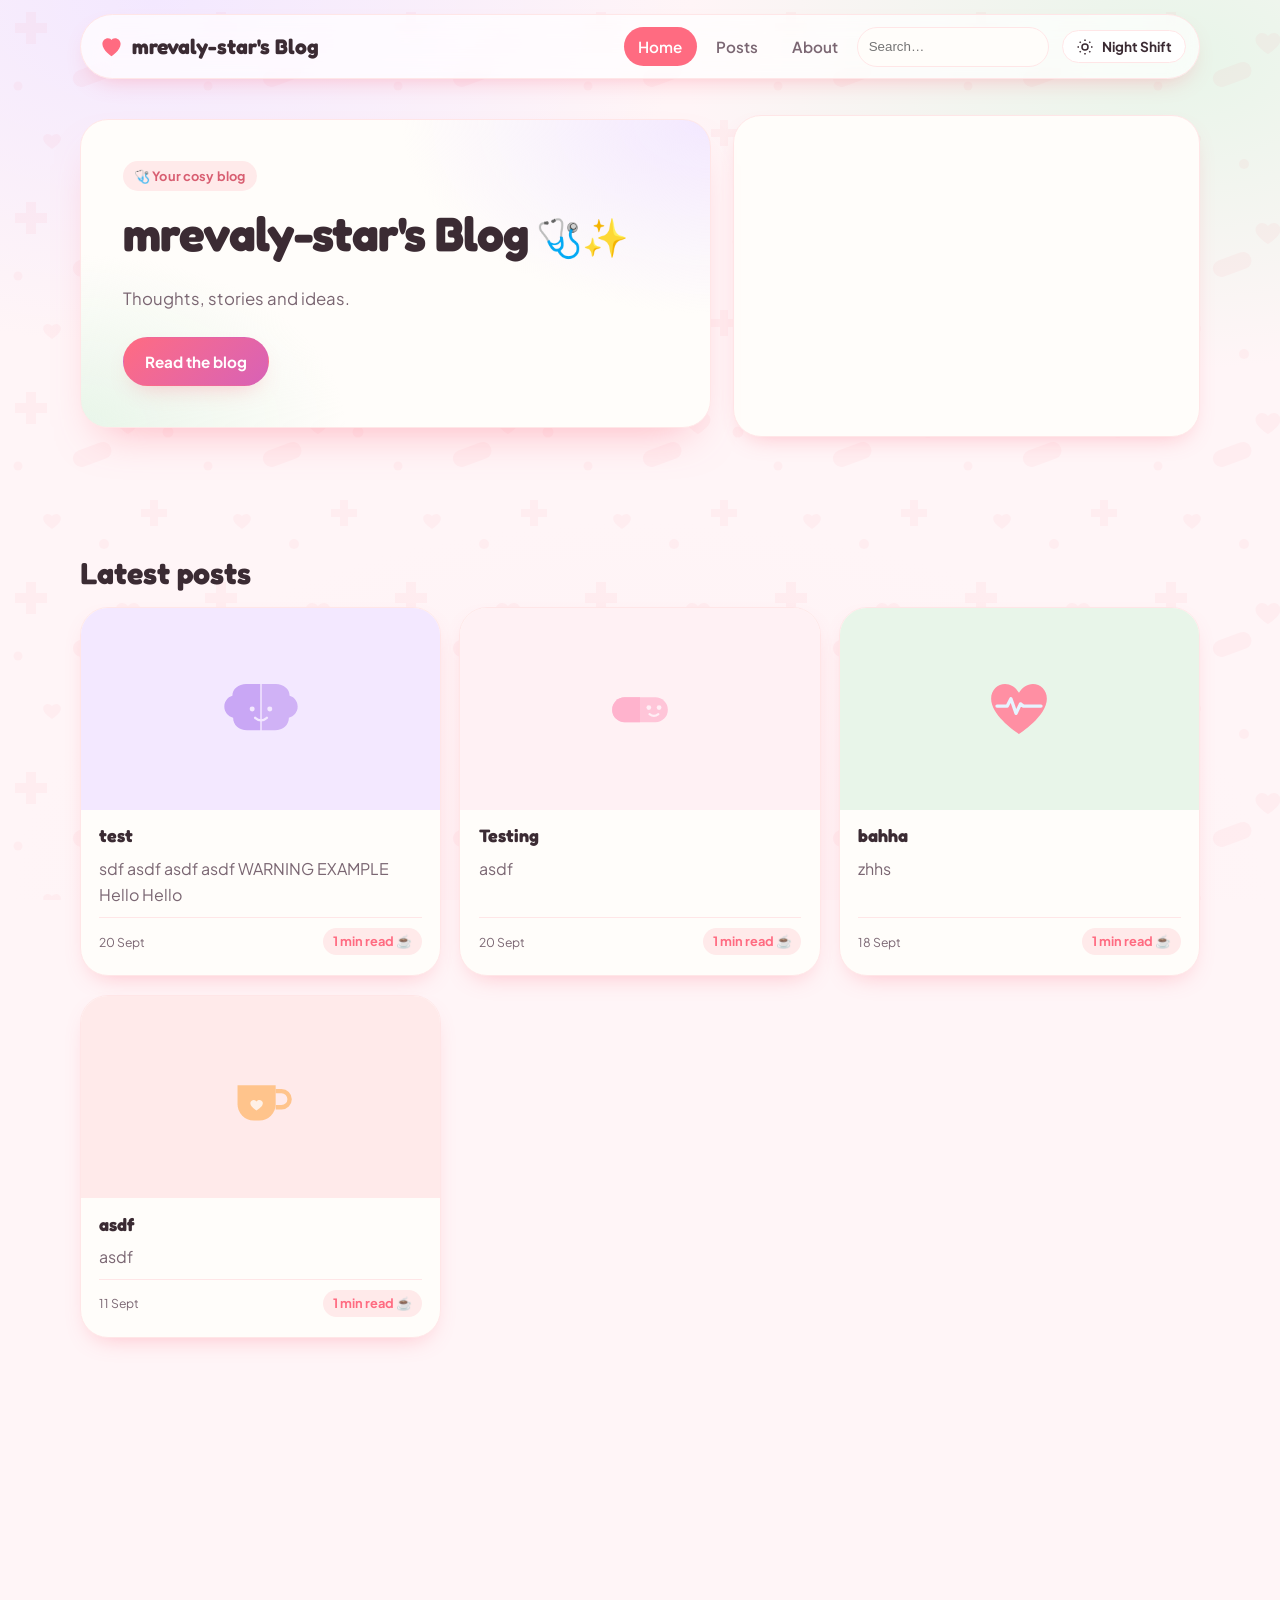
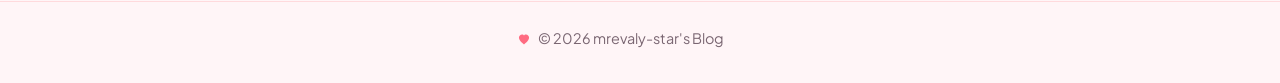
==== index.html @ 4291b61a "[gitblog] Publish: mrevaly-star's Blog" ====
<!doctype html>
<html lang="en">
<head>
<script>(function(){try{var m=localStorage.getItem("bb-theme-mode");if(m==="dark"||m==="light"){document.documentElement.setAttribute("data-theme",m);}}catch(e){}})();</script>
<meta charset="utf-8">
<meta name="viewport" content="width=device-width, initial-scale=1">
<title>mrevaly-star&#39;s Blog — Thoughts, stories and ideas.</title>
<meta name="description" content="My thoughts, learning, and perspectives">
<meta name="theme-color" content="#ff6b81">
<meta property="og:type" content="website">
<meta property="og:title" content="mrevaly-star&#39;s Blog — Thoughts, stories and ideas.">
<meta property="og:description" content="My thoughts, learning, and perspectives">
<meta property="og:site_name" content="mrevaly-star&#39;s Blog">
<meta name="twitter:card" content="summary">
<link rel="icon" type="image/svg+xml" href="data:image/svg+xml,%3Csvg%20xmlns%3D%22http%3A%2F%2Fwww.w3.org%2F2000%2Fsvg%22%20viewBox%3D%220%200%2064%2064%22%3E%3Crect%20width%3D%2264%22%20height%3D%2264%22%20rx%3D%2214%22%20fill%3D%22%23ff6b81%22%2F%3E%3Ctext%20x%3D%2232%22%20y%3D%2233%22%20text-anchor%3D%22middle%22%20dominant-baseline%3D%22central%22%20font-family%3D%22system-ui%2C%20-apple-system%2C%20'Segoe%20UI'%2C%20Roboto%2C%20sans-serif%22%20font-size%3D%2240%22%20font-weight%3D%22700%22%20fill%3D%22%23fff%22%3EM%3C%2Ftext%3E%3C%2Fsvg%3E">
<link rel="alternate" type="application/rss+xml" title="mrevaly-star&#39;s Blog" href="./feed.xml">
<link rel="preconnect" href="https://fonts.googleapis.com">
<link rel="preconnect" href="https://fonts.gstatic.com" crossorigin>
<link rel="preload" as="style" href="https://fonts.googleapis.com/css2?family=Fredoka:wght@700&amp;family=Plus+Jakarta+Sans:wght@400;600;700&amp;display=swap" onload="this.onload=null;this.rel='stylesheet'">
<noscript><link rel="stylesheet" href="https://fonts.googleapis.com/css2?family=Fredoka:wght@700&amp;family=Plus+Jakarta+Sans:wght@400;600;700&amp;display=swap"></noscript>
<link rel="stylesheet" href="./assets/site.css?v=1xofkta">

</head>
<body data-root="./">
<div class="tpl-minimal">
<header class="site-header">
  <div class="container site-header-inner">
    <a class="site-brand" href="./"><span>mrevaly-star&#39;s Blog</span></a>
    <button type="button" class="nav-toggle" data-nav-toggle aria-label="Toggle menu" aria-expanded="false">
      <span></span><span></span><span></span>
    </button>
    <nav class="site-nav" data-site-nav>
      <a href="./" aria-current="page">Home</a>
<a href="./posts/">Posts</a>
<a href="./about/">About</a>
      <div class="nav-search"><input type="search" data-search-input="[data-search-results]" placeholder="Search…" aria-label="Search posts"><div class="search-results" data-search-results hidden></div></div>
      <button type="button" class="dark-toggle" data-dark-toggle aria-label="Toggle dark mode"><svg viewBox="0 0 24 24" width="18" height="18" fill="none" stroke="currentColor" stroke-width="2" aria-hidden="true"><circle cx="12" cy="12" r="4"/><path d="M12 2v2M12 20v2M4.9 4.9l1.4 1.4M17.7 17.7l1.4 1.4M2 12h2M20 12h2M4.9 19.1l1.4-1.4M17.7 6.3l1.4-1.4"/></svg></button>
    </nav>
  </div>
</header><main><div class="page container page-home"><section class="sec sec-hero" data-section-id="sec_654a143e"><div class="hero hero--center">
    
    <div class="hero-content">
      <h1 class="hero-title">mrevaly-star&#39;s Blog</h1>
      <p class="hero-subtitle">Thoughts, stories and ideas.</p>
      <a class="btn btn-primary hero-cta" href="./posts/">Read the blog</a>
    </div>
  </div></section>
<section class="sec" data-section-id="sec_b64e6abc"><div class="prose"></div></section>
<section class="sec sec-posts" data-section-id="sec_f657d0b6"><h2 class="sec-title">Latest posts</h2><div class="post-list post-list--grid"><article class="post-card post-card--grid">
  
  <div class="post-card-body">
    <div class="post-card-meta"><time datetime="2026-09-20T09:00:00.000Z">20 Sept</time><span class="post-meta-rt">1 min read</span></div>
    <h3 class="post-card-title"><a href="./posts/test/">test</a></h3>
    <p class="post-card-excerpt">sdf asdf asdf asdf WARNING EXAMPLE Hello Hello</p>
    
  </div>
</article>
<article class="post-card post-card--grid">
  
  <div class="post-card-body">
    <div class="post-card-meta"><time datetime="2026-09-20T09:00:00.000Z">20 Sept</time><span class="post-meta-rt">1 min read</span></div>
    <h3 class="post-card-title"><a href="./posts/testing/">Testing</a></h3>
    <p class="post-card-excerpt">asdf</p>
    
  </div>
</article>
<article class="post-card post-card--grid">
  
  <div class="post-card-body">
    <div class="post-card-meta"><time datetime="2026-09-18T09:00:00.000Z">18 Sept</time><span class="post-meta-rt">1 min read</span></div>
    <h3 class="post-card-title"><a href="./posts/bahha/">bahha</a></h3>
    <p class="post-card-excerpt">zhhs</p>
    
  </div>
</article>
<article class="post-card post-card--grid">
  
  <div class="post-card-body">
    <div class="post-card-meta"><time datetime="2026-09-11T09:00:00.000Z">11 Sept</time><span class="post-meta-rt">1 min read</span></div>
    <h3 class="post-card-title"><a href="./posts/asdf/">asdf</a></h3>
    <p class="post-card-excerpt">asdf</p>
    
  </div>
</article></div></section>
<section class="sec" data-section-id="sec_9b0fc205"><div class="prose"></div></section></div></main>
<footer class="site-footer">
  <div class="container site-footer-inner">
    <p class="footer-text">© 2026 mrevaly-star&#39;s Blog</p>
    <nav class="footer-links"></nav>
    <div class="footer-social"></div>
  </div>
</footer></div>
<script src="./assets/site.js?v=1xofkta" defer></script>
</body>
</html>
---- assets/site.css ----
:root {

    --color-primary: #ff6b81;
    --color-accent: #a855f7;
    --color-bg: #fff5f7;
    --color-surface: #fffdfa;
    --color-text: #3b2b33;
    --color-muted: #7a6672;
    --color-border: color-mix(in srgb, #3b2b33 12%, transparent);

    --font-heading: 'Fredoka', -apple-system, BlinkMacSystemFont, 'Segoe UI', sans-serif;
    --font-body: 'Plus Jakarta Sans', -apple-system, BlinkMacSystemFont, 'Segoe UI', sans-serif;
    --radius: 16px;
    --space-scale: 1.25;
    --container: 75rem;
}
@media (prefers-color-scheme: dark) {
  :root:not([data-theme="light"]) {

    --color-primary: #ff6b81;
    --color-accent: #a855f7;
    --color-bg: #171717;
    --color-surface: #242424;
    --color-text: #e8e9ee;
    --color-muted: #a0abbb;
    --color-border: color-mix(in srgb, #e8e9ee 12%, transparent);
  }
}
:root[data-theme="dark"] {

    --color-primary: #ff6b81;
    --color-accent: #a855f7;
    --color-bg: #171717;
    --color-surface: #242424;
    --color-text: #e8e9ee;
    --color-muted: #a0abbb;
    --color-border: color-mix(in srgb, #e8e9ee 12%, transparent);
}

*, *::before, *::after { box-sizing: border-box; }
html { -webkit-text-size-adjust: 100%; scroll-behavior: smooth; }
body {
  margin: 0;
  background: var(--color-bg);
  color: var(--color-text);
  font-family: var(--font-body);
  line-height: 1.65;
  font-size: clamp(1rem, 0.94rem + 0.25vw, 1.125rem);
  -webkit-font-smoothing: antialiased;
  overflow-wrap: break-word;
}
img { max-width: 100%; display: block; height: auto; }
a { color: inherit; }
h1, h2, h3, h4, h5, h6 { font-family: var(--font-heading); line-height: 1.15; margin: 0 0 0.5em; }
.container { width: 100%; max-width: var(--container); margin-inline: auto; padding-inline: clamp(1rem, 4vw, 2.5rem); }
.btn {
  display: inline-flex; align-items: center; justify-content: center; gap: 0.5em;
  padding: 0.7em 1.4em; border-radius: calc(var(--radius) * 0.6); font-weight: 600; text-decoration: none;
  border: 1px solid transparent; cursor: pointer; font-size: 0.95em; font-family: var(--font-body);
  min-height: 44px; transition: transform 0.15s ease, opacity 0.15s ease;
}
.btn:hover { transform: translateY(-1px); }
.btn-primary { background: var(--color-primary); color: white; }
.btn-outline { background: transparent; color: var(--color-primary); border-color: var(--color-primary); }
.badge { display: inline-block; font-size: 0.72em; font-weight: 700; text-transform: uppercase; letter-spacing: 0.04em; padding: 0.2em 0.6em; border-radius: calc(var(--radius) * 0.6); }
.badge-draft { background: #f59e0b; color: #1c1000; }
.tag, .tag-pill { display: inline-block; font-size: 0.8em; padding: 0.2em 0.7em; border-radius: 999px; background: var(--color-surface); color: var(--color-muted); text-decoration: none; border: 1px solid var(--color-border); }
.tag-pill.is-active { background: var(--color-primary); color: #fff; border-color: var(--color-primary); }
.tag-filter { display: flex; flex-wrap: wrap; gap: 0.5rem; margin: 1rem 0 2rem; }

/* header / nav */
.site-header { position: sticky; top: 0; z-index: 40; background: color-mix(in srgb, var(--color-bg) 88%, transparent); border-bottom: 1px solid var(--color-border); }
/* the blur lives on a pseudo-element: backdrop-filter on the header itself would trap the mobile menu inside it */
.site-header::before { content: ""; position: absolute; inset: 0; z-index: -1; -webkit-backdrop-filter: blur(8px); backdrop-filter: blur(8px); }
.site-header-inner { display: flex; align-items: center; justify-content: space-between; gap: 1rem; padding-block: 0.9rem; }
.site-brand { display: flex; align-items: center; gap: 0.6rem; font-family: var(--font-heading); font-weight: 700; font-size: 1.15rem; text-decoration: none; color: var(--color-text); }
.site-brand-avatar { width: 32px; height: 32px; border-radius: 50%; object-fit: cover; }
.nav-toggle { flex-shrink: 0; display: none; flex-direction: column; justify-content: center; gap: 4px; width: 44px; height: 44px; background: none; border: none; cursor: pointer; }
.nav-toggle span { display: block; width: 20px; height: 2px; background: var(--color-text); margin-inline: auto; }
.site-nav { display: flex; align-items: center; gap: 1.4rem; flex-wrap: wrap; }
.site-nav a { text-decoration: none; font-weight: 500; font-size: 0.95rem; }
.site-nav a[aria-current="page"] { color: var(--color-primary); }
.nav-search { position: relative; }
.nav-search input { min-height: 40px; padding: 0.4em 0.8em; border-radius: calc(var(--radius) * 0.6); border: 1px solid var(--color-border); background: var(--color-surface); color: var(--color-text); width: 12rem; max-width: 40vw; }
.search-results { position: absolute; top: calc(100% + 6px); right: 0; width: 20rem; max-width: 80vw; max-height: 60vh; overflow: auto; background: var(--color-bg); border: 1px solid var(--color-border); border-radius: calc(var(--radius) * 0.6); box-shadow: 0 12px 32px rgba(0,0,0,.16); padding: 0.4rem; z-index: 50; }
.search-result { display: flex; flex-direction: column; gap: 2px; padding: 0.6em 0.7em; border-radius: calc(calc(var(--radius) * 0.6) * 0.7); text-decoration: none; color: inherit; }
.search-result:hover { background: var(--color-surface); }
.search-result span { color: var(--color-muted); font-size: 0.85em; }
.search-empty { padding: 0.6em; color: var(--color-muted); font-size: 0.9em; }
.dark-toggle { display: inline-flex; align-items: center; justify-content: center; width: 40px; height: 40px; border-radius: 999px; border: 1px solid var(--color-border); background: var(--color-surface); color: var(--color-text); cursor: pointer; }

@media (max-width: 760px) {
  .nav-toggle { display: flex; }
  .site-header-inner { position: relative; }
  .site-brand { min-width: 0; }
  .site-nav { position: absolute; top: 100%; left: 0; right: 0; max-height: calc(100dvh - 4.5rem); flex-direction: column; flex-wrap: nowrap; align-items: stretch; gap: 0.25rem; padding: 0.75rem clamp(1rem, 4vw, 2.5rem) 1.25rem; background: var(--color-bg); border-bottom: 1px solid var(--color-border); box-shadow: 0 16px 32px rgba(0,0,0,.12); transform: translateY(-8px); opacity: 0; visibility: hidden; transition: transform 0.2s ease, opacity 0.2s ease, visibility 0.2s; overflow: auto; }
  .site-nav.is-open { transform: translateY(0); opacity: 1; visibility: visible; }
  .site-nav a { padding: 0.7rem 0; font-size: 1.05rem; }
  .nav-search { margin-top: 0.5rem; }
  .nav-search input { width: 100%; max-width: none; }
  .search-results { position: static; width: auto; max-width: none; margin-top: 0.4rem; box-shadow: none; }
  .dark-toggle { margin-top: 0.5rem; }
}

/* sections */
.sec { padding-block: calc(3rem * var(--space-scale)); }
.container.page > .sec:first-child, .container.archive { padding-top: calc(2rem * var(--space-scale)); }
.sec-title { font-size: clamp(1.4rem, 1.2rem + 1vw, 2rem); margin-bottom: 1rem; }
.empty-state { color: var(--color-muted); }

/* hero */
.hero { display: flex; flex-direction: column; gap: 1.5rem; padding-block: calc(3rem * var(--space-scale)); }
.hero--with-image { flex-direction: row; align-items: center; text-align: left; }
.hero--with-image .hero-image, .hero--with-image .hero-content { flex: 1 1 0; }
.hero-image img { border-radius: var(--radius); }
@media (max-width: 760px) { .hero--with-image { flex-direction: column; } }


.hero--center:not(.hero--with-image) { text-align: center; align-items: center; }
.hero-title { font-size: clamp(2.1rem, 1.6rem + 2.4vw, 3.6rem); }
.hero-subtitle { font-size: clamp(1.05rem, 1rem + 0.4vw, 1.3rem); color: var(--color-muted); max-width: 42rem; }
.hero--center .hero-subtitle { margin-inline: auto; }
.hero-cta { margin-top: 0.5rem; }

/* post lists / cards */
.post-list { display: grid; gap: 1.75rem; }
.post-list--grid, .post-list--cards { grid-template-columns: repeat(auto-fill, minmax(min(100%, 17rem), 1fr)); }
.post-list--list { grid-template-columns: minmax(0, 1fr); max-width: 42rem; }
.post-card { display: flex; flex-direction: column; min-width: 0; }
.post-card-title, .post-card-excerpt { overflow-wrap: anywhere; }
.post-card--cards { background: var(--color-surface); border-radius: var(--radius); overflow: hidden; border: 1px solid var(--color-border); box-shadow: 0 1px 2px rgba(0,0,0,.04); }
.post-card--cards .post-card-body { padding: 1.2rem; }
.post-card--list { flex-direction: row; gap: 1.2rem; align-items: flex-start; padding-block: 1.2rem; border-bottom: 1px solid var(--color-border); }
.post-card--list .post-card-cover { width: 9rem; flex-shrink: 0; }
.post-card--list .post-card-body { flex: 1 1 auto; min-width: 0; }
@media (max-width: 600px) { .post-card--list { gap: 0.9rem; } .post-card--list .post-card-cover { width: 5.5rem; } .post-card--list .post-card-cover img { aspect-ratio: 1; } }
.post-card-cover img { border-radius: var(--radius); aspect-ratio: 16/10; object-fit: cover; }
.post-card--grid .post-card-cover img { margin-bottom: 0.8rem; }
.post-card-meta { display: flex; flex-wrap: wrap; align-items: center; gap: 0.6rem; font-size: 0.85em; color: var(--color-muted); margin-bottom: 0.4rem; }
.post-card-title { font-size: 1.2rem; margin: 0 0 0.4rem; }
.post-card-title a { text-decoration: none; }
.post-card-title a:hover { text-decoration: underline; }
.post-card-excerpt { color: var(--color-muted); margin: 0 0 0.6rem; }
.post-card-tags { display: flex; gap: 0.4rem; flex-wrap: wrap; }
.sec-more { margin-top: 2rem; }

/* archive */
.archive-title { font-size: clamp(1.8rem, 1.5rem + 1.6vw, 2.6rem); }

/* single post */
/* the post is one centered reading column: 42rem of text plus the container's side padding */
.post.container { max-width: min(var(--container), 47rem); }
.post-header { text-align: left; margin-bottom: 1.5rem; }
.post-title { font-size: clamp(1.9rem, 1.5rem + 2vw, 3rem); }
.post-meta { display: flex; flex-wrap: wrap; gap: 0.3rem 0.8rem; color: var(--color-muted); font-size: 0.95em; margin-bottom: 0.6rem; }
.post-tags { display: flex; gap: 0.4rem; flex-wrap: wrap; margin-top: 0.6rem; }
.post-cover { width: 100%; border-radius: var(--radius); margin-bottom: 2rem; aspect-ratio: 16/8; object-fit: cover; }
.post-content, .prose { max-width: 42rem; }
/* task lists: a checkbox and its text are one row, so wrapped lines align with
   the text rather than sliding back under the box */
.post-content li[data-type="taskItem"], .post-content li:has(> input[type="checkbox"]) {
  list-style: none; display: flex; align-items: flex-start; gap: 0.5em; margin-left: -1.35em;
}
.post-content li[data-type="taskItem"] > input[type="checkbox"],
.post-content li > input[type="checkbox"] { flex: none; margin-top: 0.3em; }
.post-content li[data-type="taskItem"] > label { flex: none; display: inline-flex; margin-top: 0.3em; }
.post-content li[data-type="taskItem"] > div { flex: 1 1 auto; min-width: 0; }
.post-content li[data-type="taskItem"] > div > p { margin: 0; }
.post-content :is(h1,h2,h3) { margin-top: 2em; }
.post-content p, .prose p { margin: 0 0 1.2em; }
.post-content pre { background: var(--color-surface); padding: 1rem 1.1rem; border-radius: var(--radius); overflow: auto; position: relative; }
.post-content code { font-family: 'JetBrains Mono', ui-monospace, monospace; font-size: 0.9em; }
.post-content :not(pre) > code { background: var(--color-surface); padding: 0.15em 0.4em; border-radius: 4px; }
.post-content blockquote { margin: 1.4em 0; padding-left: 1rem; border-left: 3px solid var(--color-primary); color: var(--color-muted); }
.post-content img { border-radius: var(--radius); }
/* photos the writer resized / put to one side in the editor (inline width %, data-align) */
.post-content { display: flow-root; }
.post-content :is(h1, h2, h3) { clear: both; }
.post-content img:is([style*="width"], [data-size]) { margin-inline: auto; }
.post-content img[data-size="25"] { width: 25%; }
.post-content img[data-size="50"] { width: 50%; }
.post-content img[data-size="75"] { width: 75%; }
.post-content img[data-align="left"] { float: left; margin: 0.3em 1.5em 1em 0; }
.post-content img[data-align="right"] { float: right; margin: 0.3em 0 1em 1.5em; }
@media (max-width: 600px) {
  /* no room to wrap text on a phone: side photos sit centred on their own line */
  .post-content img[data-align] { float: none; margin: 0 auto 1.2em; }
  /* tiny photos grow a little (min-width beats the inline width) */
  .post-content img:is([style*="width"], [data-size]) { min-width: 50%; }
}
.post-content a, .prose a { overflow-wrap: anywhere; }
/* wide tables scroll sideways inside the column instead of stretching the page */
.post-content table, .prose table { display: block; max-width: 100%; overflow-x: auto; border-collapse: collapse; margin: 0 0 1.4em; font-size: 0.92em; }
.post-content :is(th, td), .prose :is(th, td) { padding: 0.5em 0.75em; border: 1px solid var(--color-border); text-align: left; vertical-align: top; }
.post-content th, .prose th { background: var(--color-surface); }
.post-content :is(iframe, video, embed, object), .prose :is(iframe, video, embed, object) { max-width: 100%; }
.post-content iframe:is([src*="youtube"], [src*="vimeo"]), .prose iframe:is([src*="youtube"], [src*="vimeo"]) { width: 100%; height: auto; aspect-ratio: 16 / 9; }
.copy-btn { position: absolute; top: 0.5rem; right: 0.5rem; font-size: 0.75em; padding: 0.3em 0.7em; border-radius: 6px; background: var(--color-bg); border: 1px solid var(--color-border); color: var(--color-text); cursor: pointer; }
.post-share { display: flex; align-items: center; gap: 0.6rem; flex-wrap: wrap; max-width: 42rem; margin: 2.5rem 0 0; }
.post-share-label { color: var(--color-muted); font-size: 0.85em; font-weight: 600; }
.share-btn { display: inline-flex; align-items: center; justify-content: center; width: 38px; height: 38px; border-radius: 999px; background: var(--color-surface); border: 1px solid var(--color-border); color: var(--color-text); cursor: pointer; text-decoration: none; transition: color 0.15s ease, border-color 0.15s ease; }
.share-btn:hover { color: var(--color-primary); border-color: var(--color-primary); }
.share-btn.is-copied { color: var(--color-primary); border-color: var(--color-primary); }
.post-comments { max-width: 42rem; margin-top: 3rem; padding-top: 2rem; border-top: 1px solid var(--color-border); }
.comments-hint { color: var(--color-muted); font-size: 0.88em; margin: -0.5rem 0 1.25rem; }
.comments-hint[hidden] { display: none; }
.giscus-loading { color: var(--color-muted); font-size: 0.9em; }
.post-adjacent { display: grid; grid-template-columns: 1fr 1fr; gap: 1rem; margin-top: 3rem; padding-top: 1.5rem; border-top: 1px solid var(--color-border); }
.post-adjacent-link { text-decoration: none; display: flex; flex-direction: column; gap: 0.3rem; }
.post-adjacent-next { text-align: right; align-items: flex-end; }
.post-adjacent-link span { color: var(--color-muted); font-size: 0.85em; }
@media (max-width: 600px) { .post-adjacent { grid-template-columns: 1fr; } .post-adjacent-next { text-align: left; align-items: flex-start; } }



/* about */
.about { display: flex; gap: 2rem; align-items: center; }
.about--with-image .about-image, .about--with-image .about-content { flex: 1 1 0; }
.about-image img { border-radius: var(--radius); }
@media (max-width: 700px) { .about { flex-direction: column; } }

/* newsletter */
.newsletter { background: var(--color-surface); border-radius: var(--radius); padding: clamp(1.5rem, 4vw, 3rem); text-align: center; }
.newsletter-form { display: flex; gap: 0.6rem; max-width: 26rem; margin: 1rem auto 0; flex-wrap: wrap; }
.newsletter-form input { flex: 1 1 12rem; min-height: 44px; padding: 0.6em 0.9em; border-radius: calc(var(--radius) * 0.6); border: 1px solid var(--color-border); background: var(--color-bg); color: var(--color-text); }
.cta-text { color: var(--color-muted); }

/* footer */
.site-footer { border-top: 1px solid var(--color-border); margin-top: calc(3rem * var(--space-scale)); }
.site-footer-inner { display: flex; flex-wrap: wrap; align-items: center; justify-content: space-between; gap: 1rem; padding-block: 2rem; color: var(--color-muted); font-size: 0.9em; }
.footer-links { display: flex; gap: 1rem; flex-wrap: wrap; }
.footer-links a { text-decoration: none; }
.footer-social { display: flex; gap: 0.8rem; }
.social-link { color: var(--color-muted); display: inline-flex; }
.social-link:hover { color: var(--color-primary); }

.not-found { text-align: center; padding-block: 6rem; }

.tpl-minimal .site-header-inner { padding-block: 1.1rem; }
.tpl-minimal .hero { text-align: center; align-items: center; padding-block: calc(4.5rem * var(--space-scale)); }
.tpl-minimal .hero-title { letter-spacing: -0.02em; }
.tpl-minimal .btn { border-radius: var(--radius); }

/* ── phones and tablets ─────────────────────────────────────── */
@media (max-width: 760px) {
  /* The [class*="tpl-"] prefix matches the specificity of the per-structure
     rules above (.tpl-minimal .hero and friends), which would otherwise win
     whatever the source order. */
  /* a sticky header 82px tall eats a tenth of a phone screen */
  [class*="tpl-"] .site-header-inner { padding-block: 0.45rem; }
  /* and the hero used to take over half the first screen before any content */
  [class*="tpl-"] .sec-hero { padding-block: calc(1.2rem * var(--space-scale)); }
  [class*="tpl-"] .hero { padding-block: calc(1.6rem * var(--space-scale)); gap: 1rem; }
  [class*="tpl-"] .sec { padding-block: calc(2.2rem * var(--space-scale)); }
}
/* Touch devices and narrow windows: Apple and Google both ask for ~44px
   targets, and several of ours were 24-34px — post titles, nav links and tag
   pills especially. */
@media (pointer: coarse), (max-width: 1024px) {
  .site-nav a { display: flex; align-items: center; min-height: 44px; }
  .post-card-title a { display: inline-block; padding-block: 0.35rem; }
  .post-card-tags .tag, .tag-pill, .tag { min-height: 34px; display: inline-flex; align-items: center; }
  .share-btn, .dark-toggle, .copy-btn, .nav-toggle { min-width: 44px; min-height: 44px; }
  .post-nav a { display: inline-block; padding-block: 0.4rem; }
  .site-footer a { display: inline-block; padding-block: 0.3rem; }
}
/* Long measures are tiring on a tablet held in two hands; 42rem at tablet type
   sizes runs to ~79 characters, past the comfortable range. */
@media (min-width: 761px) and (max-width: 1100px) {
  .post-content, .prose { max-width: 38rem; }
}

/* nook */
:root {
  --nook-glass: rgba(255, 255, 255, 0.72);
  --nook-edge: color-mix(in srgb, var(--color-primary) 16%, var(--color-surface));
  --nook-card: var(--color-surface);
  --nook-card-2: #ffffff;
  --nook-wash-a: #f3e8ff;
  --nook-wash-b: #e8f5e9;
  --nook-wash-c: #fff1f4;
  --nook-soft: color-mix(in srgb, var(--color-primary) 13%, var(--color-surface));
  --nook-shadow: 0 10px 24px -12px color-mix(in srgb, var(--color-primary) 45%, transparent);
  --nook-shadow-lg: 0 22px 44px -22px color-mix(in srgb, var(--color-primary) 50%, transparent);
  --nook-glow: 0 0 0 4px color-mix(in srgb, var(--color-primary) 15%, transparent);
  --nook-doodles: url("data:image/svg+xml;utf8,<svg xmlns='http://www.w3.org/2000/svg' width='190' height='190' viewBox='0 0 190 190'><g fill='%23ff6b81' fill-opacity='0.05'><path d='M26 12h10v11h11v10H36v11H26V33H15V23h11z'/><path d='M150 120h8v9h9v8h-9v9h-8v-9h-9v-8h9z'/><path d='M128 36c-4-5-11-3.6-12.4 2.3-1.4 6.2 7.4 12.6 12.4 16 5-3.4 13.8-9.8 12.4-16-1.4-5.9-8.4-7.3-12.4-2.3z'/><path d='M52 136c-2.8-3.4-7.9-2.6-8.8 1.6-1 4.4 5.2 9 8.8 11.4 3.6-2.4 9.8-7 8.8-11.4-.9-4.2-6-5-8.8-1.6z'/><rect x='72' y='66' width='40' height='17' rx='8.5' transform='rotate(-20 92 74)'/><circle cx='168' cy='52' r='5.5'/><circle cx='18' cy='86' r='4.5'/><circle cx='104' cy='164' r='5'/></g></svg>");
  --nook-motifs: url("data:image/svg+xml;utf8,<svg xmlns='http://www.w3.org/2000/svg' width='190' height='190' viewBox='0 0 190 190'><g fill='%23ff6b81' fill-opacity='0.05'><path d='M26 12h10v11h11v10H36v11H26V33H15V23h11z'/><path d='M150 120h8v9h9v8h-9v9h-8v-9h-9v-8h9z'/><path d='M128 36c-4-5-11-3.6-12.4 2.3-1.4 6.2 7.4 12.6 12.4 16 5-3.4 13.8-9.8 12.4-16-1.4-5.9-8.4-7.3-12.4-2.3z'/><path d='M52 136c-2.8-3.4-7.9-2.6-8.8 1.6-1 4.4 5.2 9 8.8 11.4 3.6-2.4 9.8-7 8.8-11.4-.9-4.2-6-5-8.8-1.6z'/><rect x='72' y='66' width='40' height='17' rx='8.5' transform='rotate(-20 92 74)'/><circle cx='168' cy='52' r='5.5'/><circle cx='18' cy='86' r='4.5'/><circle cx='104' cy='164' r='5'/></g></svg>");
  --nook-tip-bg: #fff8e1; --nook-tip-edge: #ffe08a; --nook-tip-ink: #8a6100;
  --nook-pearl-bg: #ffeef5; --nook-pearl-edge: #ffc2d8; --nook-pearl-ink: #a8285c;
  --nook-warn-bg: #ffeeea; --nook-warn-edge: #ffb4a2; --nook-warn-ink: #b23b1f;
  --nook-thumb-a: url("data:image/svg+xml;utf8,<svg xmlns='http://www.w3.org/2000/svg' width='120' height='120' viewBox='0 0 120 120'><path d='M40 26c-11 0-19 7-19 16-7 2-11 8-11 15s5 13 12 15c0 10 8 17 19 17h18V26z' fill='%23c9a7f5'/><path d='M80 26c11 0 19 7 19 16 7 2 11 8 11 15s-5 13-12 15c0 10-8 17-19 17H61V26z' fill='%23c9a7f5' fill-opacity='0.82'/><circle cx='48' cy='60' r='3.4' fill='%23f3e8ff'/><circle cx='72' cy='60' r='3.4' fill='%23f3e8ff'/><path d='M52 72q8 7 16 0' stroke='%23f3e8ff' stroke-width='3.2' fill='none' stroke-linecap='round'/></svg>");
  --nook-thumb-b: url("data:image/svg+xml;utf8,<svg xmlns='http://www.w3.org/2000/svg' width='120' height='120' viewBox='0 0 120 120'><rect x='22' y='44' width='76' height='34' rx='17' fill='%23ffb3cd' fill-opacity='0.7'/><path d='M39 44h21v34H39a17 17 0 0 1 0-34z' fill='%23ffb3cd'/><circle cx='72' cy='58' r='3.2' fill='%23ffeef5'/><circle cx='86' cy='58' r='3.2' fill='%23ffeef5'/><path d='M73 67q6 5 12 0' stroke='%23ffeef5' stroke-width='3' fill='none' stroke-linecap='round'/></svg>");
  --nook-thumb-c: url("data:image/svg+xml;utf8,<svg xmlns='http://www.w3.org/2000/svg' width='120' height='120' viewBox='0 0 120 120'><path d='M60 94S22 70 22 46c0-12 9-20 19-20 8 0 15 5 19 12 4-7 11-12 19-12 10 0 19 8 19 20 0 24-38 48-38 48z' fill='%23ff8fa3'/><path d='M30 56h14l5-10 7 20 6-13 4 3h24' fill='none' stroke='%23e6f4ff' stroke-width='4.5' stroke-linecap='round' stroke-linejoin='round'/></svg>");
  --nook-thumb-d: url("data:image/svg+xml;utf8,<svg xmlns='http://www.w3.org/2000/svg' width='120' height='120' viewBox='0 0 120 120'><path d='M28 44h52v26a22 22 0 0 1-22 22H50a22 22 0 0 1-22-22z' fill='%23ffc48c'/><path d='M80 52h8a11 11 0 0 1 0 22h-8' fill='none' stroke='%23ffc48c' stroke-width='6'/><path d='M54 66c-2.6-3.2-7.4-2.4-8.4 1.6-1 4.2 5 8.6 8.4 10.8 3.4-2.2 9.4-6.6 8.4-10.8-1-4-5.8-4.8-8.4-1.6z' fill='%23fff1e6'/></svg>");
}
@media (prefers-color-scheme: dark) { :root:not([data-theme="light"]) { --nook-glass: rgba(36, 30, 53, 0.72);
    --nook-edge: #3a3052;
    --nook-card: #241e35;
    --nook-card-2: #2b2340;
    --nook-wash-a: rgba(168, 85, 247, 0.22);
    --nook-wash-b: rgba(74, 222, 128, 0.14);
    --nook-wash-c: rgba(255, 133, 162, 0.16);
    --nook-soft: rgba(255, 133, 162, 0.16);
    --nook-shadow: 0 12px 26px -14px rgba(0, 0, 0, 0.7);
    --nook-shadow-lg: 0 24px 48px -24px rgba(0, 0, 0, 0.85);
    --nook-glow: 0 0 0 4px rgba(255, 133, 162, 0.18);
    --nook-doodles: url("data:image/svg+xml;utf8,<svg xmlns='http://www.w3.org/2000/svg' width='190' height='190' viewBox='0 0 190 190'><g fill='%23ff6b81' fill-opacity='0.1'><path d='M26 12h10v11h11v10H36v11H26V33H15V23h11z'/><path d='M150 120h8v9h9v8h-9v9h-8v-9h-9v-8h9z'/><path d='M128 36c-4-5-11-3.6-12.4 2.3-1.4 6.2 7.4 12.6 12.4 16 5-3.4 13.8-9.8 12.4-16-1.4-5.9-8.4-7.3-12.4-2.3z'/><path d='M52 136c-2.8-3.4-7.9-2.6-8.8 1.6-1 4.4 5.2 9 8.8 11.4 3.6-2.4 9.8-7 8.8-11.4-.9-4.2-6-5-8.8-1.6z'/><rect x='72' y='66' width='40' height='17' rx='8.5' transform='rotate(-20 92 74)'/><circle cx='168' cy='52' r='5.5'/><circle cx='18' cy='86' r='4.5'/><circle cx='104' cy='164' r='5'/></g></svg>");
    --nook-motifs: url("data:image/svg+xml;utf8,<svg xmlns='http://www.w3.org/2000/svg' width='190' height='190' viewBox='0 0 190 190'><g fill='%23ff6b81' fill-opacity='0.1'><path d='M26 12h10v11h11v10H36v11H26V33H15V23h11z'/><path d='M150 120h8v9h9v8h-9v9h-8v-9h-9v-8h9z'/><path d='M128 36c-4-5-11-3.6-12.4 2.3-1.4 6.2 7.4 12.6 12.4 16 5-3.4 13.8-9.8 12.4-16-1.4-5.9-8.4-7.3-12.4-2.3z'/><path d='M52 136c-2.8-3.4-7.9-2.6-8.8 1.6-1 4.4 5.2 9 8.8 11.4 3.6-2.4 9.8-7 8.8-11.4-.9-4.2-6-5-8.8-1.6z'/><rect x='72' y='66' width='40' height='17' rx='8.5' transform='rotate(-20 92 74)'/><circle cx='168' cy='52' r='5.5'/><circle cx='18' cy='86' r='4.5'/><circle cx='104' cy='164' r='5'/></g></svg>");
    --nook-tip-bg: #33291a; --nook-tip-edge: #8a6d2f; --nook-tip-ink: #ffd88a;
    --nook-pearl-bg: #352031; --nook-pearl-edge: #a8558a; --nook-pearl-ink: #ffb3d1;
    --nook-warn-bg: #3a2320; --nook-warn-edge: #b0614d; --nook-warn-ink: #ffb3a0;
    --nook-thumb-a: url("data:image/svg+xml;utf8,<svg xmlns='http://www.w3.org/2000/svg' width='120' height='120' viewBox='0 0 120 120'><path d='M40 26c-11 0-19 7-19 16-7 2-11 8-11 15s5 13 12 15c0 10 8 17 19 17h18V26z' fill='%23c9a7f5'/><path d='M80 26c11 0 19 7 19 16 7 2 11 8 11 15s-5 13-12 15c0 10-8 17-19 17H61V26z' fill='%23c9a7f5' fill-opacity='0.82'/><circle cx='48' cy='60' r='3.4' fill='%232f2748'/><circle cx='72' cy='60' r='3.4' fill='%232f2748'/><path d='M52 72q8 7 16 0' stroke='%232f2748' stroke-width='3.2' fill='none' stroke-linecap='round'/></svg>");
    --nook-thumb-b: url("data:image/svg+xml;utf8,<svg xmlns='http://www.w3.org/2000/svg' width='120' height='120' viewBox='0 0 120 120'><rect x='22' y='44' width='76' height='34' rx='17' fill='%23ffb3cd' fill-opacity='0.7'/><path d='M39 44h21v34H39a17 17 0 0 1 0-34z' fill='%23ffb3cd'/><circle cx='72' cy='58' r='3.2' fill='%233a2438'/><circle cx='86' cy='58' r='3.2' fill='%233a2438'/><path d='M73 67q6 5 12 0' stroke='%233a2438' stroke-width='3' fill='none' stroke-linecap='round'/></svg>");
    --nook-thumb-c: url("data:image/svg+xml;utf8,<svg xmlns='http://www.w3.org/2000/svg' width='120' height='120' viewBox='0 0 120 120'><path d='M60 94S22 70 22 46c0-12 9-20 19-20 8 0 15 5 19 12 4-7 11-12 19-12 10 0 19 8 19 20 0 24-38 48-38 48z' fill='%23ff8fa3'/><path d='M30 56h14l5-10 7 20 6-13 4 3h24' fill='none' stroke='%2325384a' stroke-width='4.5' stroke-linecap='round' stroke-linejoin='round'/></svg>");
    --nook-thumb-d: url("data:image/svg+xml;utf8,<svg xmlns='http://www.w3.org/2000/svg' width='120' height='120' viewBox='0 0 120 120'><path d='M28 44h52v26a22 22 0 0 1-22 22H50a22 22 0 0 1-22-22z' fill='%23ffc48c'/><path d='M80 52h8a11 11 0 0 1 0 22h-8' fill='none' stroke='%23ffc48c' stroke-width='6'/><path d='M54 66c-2.6-3.2-7.4-2.4-8.4 1.6-1 4.2 5 8.6 8.4 10.8 3.4-2.2 9.4-6.6 8.4-10.8-1-4-5.8-4.8-8.4-1.6z' fill='%233b2e22'/></svg>"); } }
:root[data-theme="dark"] { --nook-glass: rgba(36, 30, 53, 0.72);
    --nook-edge: #3a3052;
    --nook-card: #241e35;
    --nook-card-2: #2b2340;
    --nook-wash-a: rgba(168, 85, 247, 0.22);
    --nook-wash-b: rgba(74, 222, 128, 0.14);
    --nook-wash-c: rgba(255, 133, 162, 0.16);
    --nook-soft: rgba(255, 133, 162, 0.16);
    --nook-shadow: 0 12px 26px -14px rgba(0, 0, 0, 0.7);
    --nook-shadow-lg: 0 24px 48px -24px rgba(0, 0, 0, 0.85);
    --nook-glow: 0 0 0 4px rgba(255, 133, 162, 0.18);
    --nook-doodles: url("data:image/svg+xml;utf8,<svg xmlns='http://www.w3.org/2000/svg' width='190' height='190' viewBox='0 0 190 190'><g fill='%23ff6b81' fill-opacity='0.1'><path d='M26 12h10v11h11v10H36v11H26V33H15V23h11z'/><path d='M150 120h8v9h9v8h-9v9h-8v-9h-9v-8h9z'/><path d='M128 36c-4-5-11-3.6-12.4 2.3-1.4 6.2 7.4 12.6 12.4 16 5-3.4 13.8-9.8 12.4-16-1.4-5.9-8.4-7.3-12.4-2.3z'/><path d='M52 136c-2.8-3.4-7.9-2.6-8.8 1.6-1 4.4 5.2 9 8.8 11.4 3.6-2.4 9.8-7 8.8-11.4-.9-4.2-6-5-8.8-1.6z'/><rect x='72' y='66' width='40' height='17' rx='8.5' transform='rotate(-20 92 74)'/><circle cx='168' cy='52' r='5.5'/><circle cx='18' cy='86' r='4.5'/><circle cx='104' cy='164' r='5'/></g></svg>");
    --nook-motifs: url("data:image/svg+xml;utf8,<svg xmlns='http://www.w3.org/2000/svg' width='190' height='190' viewBox='0 0 190 190'><g fill='%23ff6b81' fill-opacity='0.1'><path d='M26 12h10v11h11v10H36v11H26V33H15V23h11z'/><path d='M150 120h8v9h9v8h-9v9h-8v-9h-9v-8h9z'/><path d='M128 36c-4-5-11-3.6-12.4 2.3-1.4 6.2 7.4 12.6 12.4 16 5-3.4 13.8-9.8 12.4-16-1.4-5.9-8.4-7.3-12.4-2.3z'/><path d='M52 136c-2.8-3.4-7.9-2.6-8.8 1.6-1 4.4 5.2 9 8.8 11.4 3.6-2.4 9.8-7 8.8-11.4-.9-4.2-6-5-8.8-1.6z'/><rect x='72' y='66' width='40' height='17' rx='8.5' transform='rotate(-20 92 74)'/><circle cx='168' cy='52' r='5.5'/><circle cx='18' cy='86' r='4.5'/><circle cx='104' cy='164' r='5'/></g></svg>");
    --nook-tip-bg: #33291a; --nook-tip-edge: #8a6d2f; --nook-tip-ink: #ffd88a;
    --nook-pearl-bg: #352031; --nook-pearl-edge: #a8558a; --nook-pearl-ink: #ffb3d1;
    --nook-warn-bg: #3a2320; --nook-warn-edge: #b0614d; --nook-warn-ink: #ffb3a0;
    --nook-thumb-a: url("data:image/svg+xml;utf8,<svg xmlns='http://www.w3.org/2000/svg' width='120' height='120' viewBox='0 0 120 120'><path d='M40 26c-11 0-19 7-19 16-7 2-11 8-11 15s5 13 12 15c0 10 8 17 19 17h18V26z' fill='%23c9a7f5'/><path d='M80 26c11 0 19 7 19 16 7 2 11 8 11 15s-5 13-12 15c0 10-8 17-19 17H61V26z' fill='%23c9a7f5' fill-opacity='0.82'/><circle cx='48' cy='60' r='3.4' fill='%232f2748'/><circle cx='72' cy='60' r='3.4' fill='%232f2748'/><path d='M52 72q8 7 16 0' stroke='%232f2748' stroke-width='3.2' fill='none' stroke-linecap='round'/></svg>");
    --nook-thumb-b: url("data:image/svg+xml;utf8,<svg xmlns='http://www.w3.org/2000/svg' width='120' height='120' viewBox='0 0 120 120'><rect x='22' y='44' width='76' height='34' rx='17' fill='%23ffb3cd' fill-opacity='0.7'/><path d='M39 44h21v34H39a17 17 0 0 1 0-34z' fill='%23ffb3cd'/><circle cx='72' cy='58' r='3.2' fill='%233a2438'/><circle cx='86' cy='58' r='3.2' fill='%233a2438'/><path d='M73 67q6 5 12 0' stroke='%233a2438' stroke-width='3' fill='none' stroke-linecap='round'/></svg>");
    --nook-thumb-c: url("data:image/svg+xml;utf8,<svg xmlns='http://www.w3.org/2000/svg' width='120' height='120' viewBox='0 0 120 120'><path d='M60 94S22 70 22 46c0-12 9-20 19-20 8 0 15 5 19 12 4-7 11-12 19-12 10 0 19 8 19 20 0 24-38 48-38 48z' fill='%23ff8fa3'/><path d='M30 56h14l5-10 7 20 6-13 4 3h24' fill='none' stroke='%2325384a' stroke-width='4.5' stroke-linecap='round' stroke-linejoin='round'/></svg>");
    --nook-thumb-d: url("data:image/svg+xml;utf8,<svg xmlns='http://www.w3.org/2000/svg' width='120' height='120' viewBox='0 0 120 120'><path d='M28 44h52v26a22 22 0 0 1-22 22H50a22 22 0 0 1-22-22z' fill='%23ffc48c'/><path d='M80 52h8a11 11 0 0 1 0 22h-8' fill='none' stroke='%23ffc48c' stroke-width='6'/><path d='M54 66c-2.6-3.2-7.4-2.4-8.4 1.6-1 4.2 5 8.6 8.4 10.8 3.4-2.2 9.4-6.6 8.4-10.8-1-4-5.8-4.8-8.4-1.6z' fill='%233b2e22'/></svg>"); }
/* the mock-up's page: 16px body text, a 70rem measure and the gutter outside
   the container rather than padded inside it. The blog's own body size scales
   with the viewport, which made every em-based size downstream run larger. */
body { font-size: 1rem; }
.container {
  width: min(100% - 2rem, min(var(--container), 70rem));
  max-width: none; padding-inline: 0;
}
/* pastel washes, with the doodles drifting over them */
body {
  background:
    radial-gradient(60% 55% at 12% 0%, var(--nook-wash-a), transparent 70%),
    radial-gradient(55% 50% at 92% 6%, var(--nook-wash-b), transparent 70%),
    radial-gradient(70% 60% at 50% 100%, var(--nook-wash-c), transparent 70%),
    var(--color-bg);
  background-attachment: fixed;
}
body::before {
  content: ""; position: fixed; inset: 0; z-index: 0; pointer-events: none;
  background: var(--nook-doodles) repeat 0 0 / 190px 190px;
}
/* the page's own wrapper is static, so without this the doodles are painted
   over the cards rather than behind them */
body > * { position: relative; z-index: 1; }

/* ── the header floats, as a glass pill ─────────────────────── */
/* the gap above the bar has to live on the sticky element itself. With the
   margin on the inner bar instead, the header starts flush to the top and
   then drops to its sticky offset on the first scroll — which reads as the
   navbar sliding about. */
.site-header { background: none; border-bottom: 0; top: 0.9rem; margin-top: 0.9rem; }
.site-header::before { content: none; }
/* .tpl-minimal .site-header-inner in the structure sheet outranks a bare
   class here, which is why the bar sat taller than the mock-up's */
[class*="tpl-"] .site-header-inner {
  margin-block: 0;
  padding: 0.7rem 0.8rem 0.7rem 1.15rem;
  gap: 1rem;
  border-radius: 999px;
  border: 1px solid var(--nook-edge);
  background: var(--nook-glass);
  -webkit-backdrop-filter: blur(14px) saturate(140%);
  backdrop-filter: blur(14px) saturate(140%);
  box-shadow: var(--nook-shadow);
}
.site-brand { font-size: 1.32rem; gap: 0.55rem; }
/* the blog's name wears a little heart, and it beats */
.site-brand::before {
  content: ""; flex: none; width: 1.15em; height: 1.15em;
  background: var(--color-primary);
  -webkit-mask: url("data:image/svg+xml;utf8,<svg xmlns='http://www.w3.org/2000/svg' viewBox='0 0 24 24'><path d='M12 21S3.5 15.6 3.5 9.6C3.5 6.5 6 4.3 8.7 4.3c1.8 0 3 .9 3.3 1.7.3-.8 1.5-1.7 3.3-1.7 2.7 0 5.2 2.2 5.2 5.3 0 6-8.5 11.4-8.5 11.4z' fill='%23000'/></svg>") no-repeat center / contain;
  mask: url("data:image/svg+xml;utf8,<svg xmlns='http://www.w3.org/2000/svg' viewBox='0 0 24 24'><path d='M12 21S3.5 15.6 3.5 9.6C3.5 6.5 6 4.3 8.7 4.3c1.8 0 3 .9 3.3 1.7.3-.8 1.5-1.7 3.3-1.7 2.7 0 5.2 2.2 5.2 5.3 0 6-8.5 11.4-8.5 11.4z' fill='%23000'/></svg>") no-repeat center / contain;
  filter: drop-shadow(0 0 6px color-mix(in srgb, var(--color-primary) 55%, transparent));
}
.site-brand:has(.site-brand-avatar)::before { display: none; }
@media (prefers-reduced-motion: no-preference) {
  .site-brand::before { animation: nook-beat 2.2s ease-in-out infinite; transform-origin: 50% 55%; }
}
@keyframes nook-beat {
  0%, 62%, 100% { transform: scale(1); }
  14% { transform: scale(1.22); }
  28% { transform: scale(1); }
  40% { transform: scale(1.13); }
}
.site-nav { gap: 0.3rem; }
.site-nav a {
  padding: 0.45em 0.95em; border-radius: 999px; font-weight: 600;
  color: var(--color-muted);
  transition: background 0.2s ease, color 0.2s ease, transform 0.2s ease;
}
.site-nav a:hover { background: var(--nook-soft); color: var(--color-primary); transform: translateY(-1px); }
.site-nav a[aria-current="page"] { background: var(--color-primary); color: #fff; }
/* the blog already ships a dark-mode button; here it says what it does */
.dark-toggle {
  width: auto; height: auto; gap: 0.45rem;
  padding: 0.5em 1em; border-radius: 999px;
  border: 1px solid var(--nook-edge); background: var(--nook-card-2);
  font-family: var(--font-body); font-weight: 700; font-size: 0.85rem;
  transition: transform 0.2s ease, box-shadow 0.2s ease;
}
.dark-toggle { margin-left: 0.5rem; }
.dark-toggle::after { content: "Night Shift"; }
:root[data-theme="dark"] .dark-toggle::after { content: "Day Shift"; }
.dark-toggle:hover { transform: translateY(-1px); box-shadow: var(--nook-glow); }
.nav-search input { border-radius: 999px; border-color: var(--nook-edge); }

/* ── the hero is the greeting card ──────────────────────────── */
.sec-hero { padding-block: clamp(1.6rem, 4vw, 2.8rem); }
.sec-hero .hero {
  position: relative; overflow: hidden;
  padding: clamp(1.5rem, 4vw, 2.6rem);
  border-radius: 28px;
  border: 1px solid var(--nook-edge);
  background:
    radial-gradient(70% 90% at 100% 0%, var(--nook-wash-a), transparent 70%),
    radial-gradient(60% 80% at 0% 100%, var(--nook-wash-b), transparent 70%),
    var(--nook-card);
  box-shadow: var(--nook-shadow-lg);
}
/* The greeting always reads from the left, like a note written by hand, and
   whatever the section itself says: a centred block leaves the chip, the name
   and the button on three different axes, and it fights the card beside it.
   The structure sheet centres every hero with .tpl-minimal .hero, so this has
   to out-reach that as well as the section's own .hero--center.
   A hero with a photo keeps its row, where the two halves line up centred. */
.sec-hero .hero:not(.hero--with-image) { text-align: left; align-items: flex-start; }
.sec-hero .hero:not(.hero--with-image) .hero-subtitle { margin-inline: 0; }
/* the little chip over the greeting */
.sec-hero .hero-content::before {
  content: "🩺 Your cosy blog";
  display: inline-flex; align-items: center;
  margin-bottom: 0.9rem; padding: 0.35em 0.9em;
  border-radius: 999px; background: var(--nook-soft);
  color: color-mix(in srgb, var(--color-primary) 80%, var(--color-text));
  font-size: 0.8rem; font-weight: 700; letter-spacing: 0.01em;
}
.hero-title { font-size: clamp(1.9rem, 1.3rem + 2.6vw, 3rem); letter-spacing: -0.01em; }
/* whatever she calls the blog, it gets the greeting's little icons */
.sec-hero .hero-title::after { content: " 🩺✨"; font-size: 0.78em; white-space: nowrap; }
.hero-subtitle { color: var(--color-muted); max-width: 46ch; font-size: 1.05rem; }
/* the structure sheet sets .tpl-minimal .btn, which outranks a bare .btn */
[class*="tpl-"] .btn, .btn {
  border-radius: 999px; font-weight: 700; font-size: 0.95rem; padding: 0.7em 1.4em;
}
.btn-primary {
  background: linear-gradient(135deg, var(--color-primary), color-mix(in srgb, var(--color-primary) 55%, var(--color-accent)));
  border-color: transparent; box-shadow: var(--nook-shadow);
}
.btn:hover { transform: translateY(-2px); box-shadow: var(--nook-shadow-lg); }

/* ── the hero's companion card ──────────────────────────────── */
/* The mock-up's Daily Pulse, rebuilt from something she can actually write:
   a Text section placed straight after the hero becomes a card beside it,
   its heading the card's title and each list item a little pastel panel.
   She fills it with whatever she likes — what she is revising, a quote, a
   note to herself. Any other section still spans the page. */
.page.container > .sec-hero + .sec:not([class*="sec-"]) > .prose {
  padding: 1.3rem 1.3rem 1.5rem;
  border-radius: 28px;
  border: 1px solid var(--nook-edge);
  background: var(--nook-card);
  box-shadow: var(--nook-shadow);
  display: flex; flex-direction: column; gap: 1.05rem;
  height: 100%;
}
.page.container > .sec-hero + .sec:not([class*="sec-"]) > .prose > :is(h1, h2, h3) {
  margin: 0; font-size: 1.12rem;
  display: flex; align-items: baseline; justify-content: space-between; gap: 0.6rem;
}
/* today's date, written as {{today}} in the section and filled in by the page.
   margin-left rather than space-between: the heading also carries its anchor
   link, which would otherwise take the right-hand slot and shove the date in. */
.today {
  margin-left: auto;
  font-family: var(--font-body); font-size: 0.68em; font-weight: 600;
  color: var(--color-muted); white-space: nowrap;
}
/* a section link belongs on an article, not on a card in the margin */
.prose .heading-anchor { display: none; }
.page.container > .sec-hero + .sec:not([class*="sec-"]) > .prose > p { margin: 0; color: var(--color-muted); font-size: 0.95em; }
.page.container > .sec-hero + .sec:not([class*="sec-"]) > .prose > ul {
  list-style: none; margin: 0; padding: 0;
  display: flex; flex-direction: column; gap: 0.55rem;
}
.page.container > .sec-hero + .sec:not([class*="sec-"]) > .prose > ul > li {
  margin: 0; padding: 0.9rem 1rem;
  border-radius: 20px; border: 1px solid var(--nook-edge);
  background: var(--nook-card-2);
  font-size: 1rem;
}
.page.container > .sec-hero + .sec:not([class*="sec-"]) > .prose > blockquote {
  margin: 0; padding: 0.85em 1em; border-left: 0;
  border-radius: 1rem; background: var(--nook-soft);
  font-family: var(--font-heading); font-size: 0.98em;
}
@media (min-width: 960px) {
  .page.container:has(> .sec-hero + .sec:not([class*="sec-"])) {
    display: grid;
    grid-template-columns: minmax(0, 1.35fr) minmax(0, 1fr);
    gap: 1.4rem;
    align-items: stretch;
  }
  .page.container > .sec { grid-column: 1 / -1; }
  .page.container > .sec-hero { grid-column: 1; }
  .page.container > .sec-hero + .sec:not([class*="sec-"]) {
    grid-column: 2; padding-block: calc(1.8rem * var(--space-scale));
  }
  /* the two cards finish on the same line */
  .page.container > .sec-hero > .hero { height: 100%; justify-content: center; }
}

/* ── sections and cards ─────────────────────────────────────── */
.sec-title { font-size: clamp(1.4rem, 1.1rem + 1.1vw, 1.9rem); }
/* the mock-up's grid: 275px columns, 1.15rem apart */
.post-list { gap: 1.15rem; }
.post-list--grid, .post-list--cards { grid-template-columns: repeat(auto-fill, minmax(min(100%, 275px), 1fr)); }
.post-card--grid, .post-card--cards, .newsletter, .about {
  border-radius: clamp(1rem, 2.2vw, 1.75rem);
  border: 1px solid var(--nook-edge);
  background: var(--nook-card);
  box-shadow: var(--nook-shadow);
  overflow: hidden;
}
.post-card { transition: transform 0.22s ease, box-shadow 0.22s ease, border-color 0.22s ease; }
.post-card:hover {
  transform: translateY(-6px);
  border-color: var(--color-primary);
  box-shadow: var(--nook-shadow-lg), var(--nook-glow);
}
:is(.post-card--grid, .post-card--cards) .post-card-body {
  padding: 1.05rem 1.15rem 1.25rem;
  /* the body has to fill the card, or margin-top:auto on the meta below has
     nothing to push against and the date lands wherever the excerpt ends */
  flex: 1 1 auto;
  display: flex; flex-direction: column; gap: 0.55rem;
}
.post-card-title { font-size: 1.12rem; }
/* as in the mock-up: the date and the drink close the card, not open it */
:is(.post-card--grid, .post-card--cards) .post-card-meta {
  order: 9; margin: 0.4rem 0 0; margin-top: auto; padding-top: 0.6rem;
  width: 100%; justify-content: space-between;
  border-top: 1px solid var(--nook-edge);
}
:is(.post-card--grid, .post-card--cards) :is(.post-card-title, .post-card-excerpt, .post-card-tags) { margin: 0; }
/* a post with no cover photo gets a doodle rather than a blank head */
:is(.post-card--grid, .post-card--cards):not(:has(.post-card-cover))::before {
  content: ""; display: block; aspect-ratio: 16 / 9;
  background: var(--nook-thumb-a) no-repeat center / 88px 88px, var(--nook-wash-a);
}
:is(.post-card--grid, .post-card--cards):nth-child(4n + 2):not(:has(.post-card-cover))::before {
  background: var(--nook-thumb-b) no-repeat center / 88px 88px, var(--nook-wash-c);
}
:is(.post-card--grid, .post-card--cards):nth-child(4n + 3):not(:has(.post-card-cover))::before {
  background: var(--nook-thumb-c) no-repeat center / 88px 88px, var(--nook-wash-b);
}
:is(.post-card--grid, .post-card--cards):nth-child(4n + 4):not(:has(.post-card-cover))::before {
  background: var(--nook-thumb-d) no-repeat center / 88px 88px, var(--nook-soft);
}
.post-card-title a:hover { color: var(--color-primary); }
/* tags keep the hue the generator derives from their own name */
.tag, .tag-pill {
  --tag-c: hsl(var(--tag-h, 340) 70% 42%);
  padding: 0.25em 0.75em; border-radius: 999px; font-weight: 700; font-size: 0.74rem;
  background: color-mix(in srgb, var(--tag-c) 14%, var(--color-surface));
  border-color: color-mix(in srgb, var(--tag-c) 26%, transparent);
  color: color-mix(in srgb, var(--tag-c) 78%, var(--color-text));
}
:root[data-theme="dark"] .tag, :root[data-theme="dark"] .tag-pill { --tag-c: hsl(var(--tag-h, 340) 75% 72%); }
.tag-pill.is-active { background: var(--color-primary); border-color: var(--color-primary); color: #fff; }
/* the reading time, as a warm drink */
.post-card-meta { gap: 0.4rem; font-size: 0.76em; }
.post-meta-rt {
  padding: 0.25em 0.75em; border-radius: 999px; font-weight: 700; font-size: 0.8rem;
  background: var(--nook-soft); color: var(--color-primary);
}
.post-meta-rt::after { content: " ☕"; }

/* ── the newsletter, and the page panels ────────────────────── */
.newsletter { padding: clamp(1.4rem, 4vw, 2.6rem); }
.newsletter-form { justify-content: center; }
.newsletter-form input { border-radius: 999px; border-color: var(--nook-edge); background: var(--nook-card-2); }
/* these are .container elements already: setting a second width here made
   the archive panel 1200px wide against the header's 1120 */
.about, .post.container, .archive.container, .not-found.container {
  padding: clamp(1.3rem, 4vw, 2.6rem);
  margin-block: 1.25rem;
  border-radius: clamp(1rem, 2.2vw, 1.75rem);
  border: 1px solid var(--nook-edge);
  background: var(--nook-card);
  box-shadow: var(--nook-shadow);
}
.post-cover { border-radius: clamp(0.8rem, 2vw, 1.25rem); }
.post-content :is(h2, h3) { font-family: var(--font-heading); }
.post-content blockquote {
  margin: 1.5em 0; padding: 0.95em 1.15em; border-left: 4px solid var(--color-primary);
  border-radius: 0 1rem 1rem 0;
  background: var(--nook-soft); color: var(--color-text);
}
.post-content pre, .prose pre {
  border-radius: 1rem; border: 1px solid var(--nook-edge);
  background: color-mix(in srgb, var(--color-primary) 6%, var(--color-surface));
}
.post-content :not(pre) > code, .prose :not(pre) > code {
  border-radius: 6px; background: var(--nook-soft);
}
.post-content strong, .prose strong { color: color-mix(in srgb, var(--color-primary) 60%, var(--color-text)); }
/* the section links are page furniture: they appear when you reach for them */
.heading-anchor {
  margin-left: 0.35em; text-decoration: none;
  color: color-mix(in srgb, var(--color-primary) 45%, transparent);
  opacity: 0; transition: opacity 0.15s ease;
}
:is(h2, h3, h4):hover .heading-anchor, .heading-anchor:focus { opacity: 1; }
/* round, pastel tick boxes for a revision checklist */
.post-content input[type="checkbox"] {
  appearance: none; width: 1.05em; height: 1.05em; margin-right: 0.5em; vertical-align: -0.15em;
  border: 2px solid color-mix(in srgb, var(--color-primary) 40%, transparent);
  border-radius: 7px; background: var(--nook-card-2);
}
.post-content input[type="checkbox"]:checked {
  background: var(--color-primary); border-color: var(--color-primary);
  background-image: url("data:image/svg+xml;utf8,<svg xmlns='http://www.w3.org/2000/svg' viewBox='0 0 16 16'><path d='M3.5 8.5 L6.5 11.5 L12.5 4.5' fill='none' stroke='%23fff' stroke-width='2.4' stroke-linecap='round' stroke-linejoin='round'/></svg>");
  background-size: 90% 90%; background-position: center; background-repeat: no-repeat;
}
.post-content li:has(input:checked) { color: var(--color-muted); text-decoration: line-through; }

/* ── the note blocks: soft yellow, pink and coral ───────────── */
.callout {
  --cal-bg: var(--nook-tip-bg); --cal-edge: var(--nook-tip-edge); --cal-ink: var(--nook-tip-ink);
  margin: 1.7em 0; padding: 1em 1.15em;
  border: 1.5px solid var(--cal-edge); border-radius: 1.1rem;
  background: var(--cal-bg);
}
.callout > :last-child { margin-bottom: 0; }
.callout-label {
  margin: 0 0 0.3em; font-family: var(--font-heading); font-weight: 700;
  font-size: 0.92em; color: var(--cal-ink);
}
.callout--dose, .callout--mnemonic, .callout--remember {
  --cal-bg: var(--nook-pearl-bg); --cal-edge: var(--nook-pearl-edge); --cal-ink: var(--nook-pearl-ink);
}
.callout--warning, .callout--caution {
  --cal-bg: var(--nook-warn-bg); --cal-edge: var(--nook-warn-edge); --cal-ink: var(--nook-warn-ink);
}
.post-content table { border-collapse: separate; border-spacing: 0; border: 1px solid var(--nook-edge); border-radius: 1rem; }
@media (min-width: 640px) { .post-content table { display: table; width: 100%; } }
@media (max-width: 639.98px) { .post-content table { border: 0; border-radius: 0; } }
.post-content th { background: var(--nook-soft); font-family: var(--font-heading); }
.post-content :is(th, td) { border: 0; border-bottom: 1px solid var(--nook-edge); }
.post-content tr:last-child :is(th, td) { border-bottom: 0; }

/* ── the foot of a post, and the site's own ─────────────────── */
.share-btn, .social-link, .footer-links a {
  border-radius: 999px; border: 1px solid var(--nook-edge);
  background: var(--nook-card-2); text-decoration: none; font-weight: 600;
}
.social-link, .footer-links a { padding: 0.3em 0.9em; font-size: 0.88em; color: var(--color-primary); }
.post-adjacent { border-top: 0; }
.post-adjacent-link {
  padding: 0.9rem 1.1rem; border-radius: 1.1rem;
  border: 1px solid var(--nook-edge); background: var(--nook-card);
  transition: transform 0.2s ease, box-shadow 0.2s ease;
}
.post-adjacent-link:hover { transform: translateY(-3px); box-shadow: var(--nook-shadow); }
.post-adjacent-link span { text-transform: uppercase; letter-spacing: 0.08em; font-size: 0.72em; font-weight: 700; color: var(--color-primary); }
.site-footer {
  margin-top: calc(3rem * var(--space-scale));
  /* a touch stronger than the card edges, or the line disappears on the wash */
  border-top: 1px solid color-mix(in srgb, var(--color-primary) 24%, var(--color-surface));
  background: none;
}
.site-footer-inner {
  flex-direction: row; flex-wrap: wrap; justify-content: center; align-items: center;
  gap: 0.5rem 1.2rem; padding-block: 1.6rem 2rem;
  font-size: 0.9rem; color: var(--color-muted);
}
/* it is a <p>, and its bottom margin was making the strip a third taller */
.footer-text { display: inline-flex; align-items: center; gap: 0.45rem; margin: 0; font-weight: 400; color: inherit; }
.footer-text::before {
  content: ""; flex: none; width: 0.95em; height: 0.95em;
  background: var(--color-primary);
  -webkit-mask: url("data:image/svg+xml;utf8,<svg xmlns='http://www.w3.org/2000/svg' viewBox='0 0 24 24'><path d='M12 21S3.5 15.6 3.5 9.6C3.5 6.5 6 4.3 8.7 4.3c1.8 0 3 .9 3.3 1.7.3-.8 1.5-1.7 3.3-1.7 2.7 0 5.2 2.2 5.2 5.3 0 6-8.5 11.4-8.5 11.4z' fill='%23000'/></svg>") no-repeat center / contain;
  mask: url("data:image/svg+xml;utf8,<svg xmlns='http://www.w3.org/2000/svg' viewBox='0 0 24 24'><path d='M12 21S3.5 15.6 3.5 9.6C3.5 6.5 6 4.3 8.7 4.3c1.8 0 3 .9 3.3 1.7.3-.8 1.5-1.7 3.3-1.7 2.7 0 5.2 2.2 5.2 5.3 0 6-8.5 11.4-8.5 11.4z' fill='%23000'/></svg>") no-repeat center / contain;
}
.footer-links a, .social-link {
  padding: 0; border: 0; background: none;
  font-size: inherit; font-weight: 600; color: inherit;
  transition: color 0.2s ease;
}
.footer-links a:hover, .social-link:hover { color: var(--color-primary); }

/* ── the menu, on a phone ───────────────────────────────────── */
@media (max-width: 760px) {
  /* Opaque, not glass: the header bar above has its own backdrop-filter, which
     makes it a backdrop root, so a blur on this menu has nothing to work with
     and the page reads straight through the panel. */
  .site-nav {
    z-index: 2; margin-top: 0.5rem; padding: 0.7rem;
    border-radius: 1.4rem; border: 1px solid var(--nook-edge);
    background: var(--nook-motifs, none) repeat 0 center / 78px 78px, var(--nook-card);
    -webkit-backdrop-filter: none;
    backdrop-filter: none;
    box-shadow: var(--nook-shadow-lg);
  }
  .site-nav a { padding: 0.7em 0.9em; }
  .dark-toggle { margin-top: 0.6rem; }
}

@media print {
  body::before { display: none; }
  .site-header, .site-footer, .newsletter, .post-share, .post-adjacent { display: none !important; }
  .post.container, .archive.container, .about {
    background: #fff !important; border: 0 !important; box-shadow: none !important;
    width: auto; max-width: none; margin: 0; padding: 0;
  }
  .callout { border: 1px solid #999; background: none; }
}

/* weather */
.weather-layer {
  position: fixed; inset: 0; z-index: 0; pointer-events: none; overflow: hidden;
  opacity: 0; transition: opacity 1.4s ease;
}
[data-weather] .weather-layer { opacity: 1; }
/* two oversized sheets so a rotated sheet still covers the corners */
.weather-layer::before, .weather-layer::after {
  content: ""; position: absolute; inset: -30%; pointer-events: none;
}
/* the page's own content keeps its place above the layer */
.site-main, main, .site-footer { position: relative; z-index: 1; }
/* The header is left out on purpose. It is already above the layer — sticky,
   z-index 40 — and re-declaring position here dropped it back to relative, so
   it stopped sticking and, worse, the phone menu inside it was trapped in a
   z-index 1 box level with main and opened behind the page. */

/* ── rain ───────────────────────────────────────────────────
   Drops are individual elements the script spawns with randomised position,
   length, speed and opacity. A repeating CSS gradient can only make an even
   grid, and the eye reads the pattern immediately — real rain is irregular. */
[data-weather="rain"] .weather-layer, [data-weather="storm"] .weather-layer {
  background:
    linear-gradient(180deg, color-mix(in srgb, var(--color-text) 8%, transparent), transparent 45%),
    radial-gradient(60% 14vmax at 50% 100%, color-mix(in srgb, var(--color-text) 7%, transparent), transparent 70%);
  /* water colour: mostly ink with a little of the theme, so a red-accented
     theme doesn't rain red */
  color: color-mix(in srgb, var(--color-text) 62%, var(--color-primary));
}
[data-weather="storm"] .weather-layer {
  background:
    linear-gradient(180deg, color-mix(in srgb, var(--color-text) 16%, transparent), transparent 55%),
    radial-gradient(60% 14vmax at 50% 100%, color-mix(in srgb, var(--color-text) 10%, transparent), transparent 70%);
}
/* Beads of water on the glass: most just cling and catch the light, a few run
   down and leave a trail. They draw in currentColor, the water colour set above. */
.wx-bead {
  position: absolute; top: 0; left: 0;
  width: var(--d, 10px); height: calc(var(--d, 10px) * 1.12);
  border-radius: 50% 50% 54% 54% / 46% 46% 58% 58%;
  background:
    radial-gradient(58% 42% at 34% 26%, rgba(255, 255, 255, 0.9), rgba(255, 255, 255, 0.14) 62%, transparent 72%),
    linear-gradient(180deg, color-mix(in srgb, currentColor 10%, transparent), color-mix(in srgb, currentColor 26%, transparent));
  box-shadow:
    inset 0 -1px 2px color-mix(in srgb, currentColor 30%, transparent),
    0 1px 2px color-mix(in srgb, currentColor 16%, transparent);
  opacity: var(--o, 0.75);
  transition: opacity 0.9s ease;
}
/* the lens: only the bigger beads refract, so the page isn't covered in
   backdrop filters */
.wx-bead--lens {
  -webkit-backdrop-filter: blur(1.4px) brightness(1.05);
  backdrop-filter: blur(1.4px) brightness(1.05);
}
/* the wet track a running bead leaves above itself */
.wx-bead::before {
  content: ""; position: absolute; left: 50%; bottom: 52%;
  width: calc(var(--d, 10px) * 0.34); height: var(--trail, 0px);
  transform: translateX(-50%);
  background: linear-gradient(to top, color-mix(in srgb, currentColor 24%, transparent), transparent);
  border-radius: 999px;
}
/* The run itself is simulated in script (gravity against surface tension), so
   there are no keyframes here — only the look of the water. */

/* ── snow: two sizes of flake, drifting ─────────────────────── */
[data-weather="snow"] .weather-layer::before {
  background-image:
    radial-gradient(3px 3px at 14px 18px, color-mix(in srgb, var(--color-text) 38%, transparent) 0 58%, transparent 60%),
    radial-gradient(2px 2px at 62px 74px, color-mix(in srgb, var(--color-text) 30%, transparent) 0 58%, transparent 60%);
  background-size: 110px 110px, 90px 90px;
  opacity: 0.85;
}
[data-weather="snow"] .weather-layer::after {
  background-image: radial-gradient(4.5px 4.5px at 40px 30px, color-mix(in srgb, var(--color-text) 26%, transparent) 0 58%, transparent 60%);
  background-size: 190px 190px;
  filter: blur(0.6px); opacity: 0.7;
}

/* ── clear: a sun by day, stars by night ────────────────────── */
[data-weather="clear"][data-daylight="day"] .weather-layer {
  background: radial-gradient(42vmax 34vmax at 86% -8%, color-mix(in srgb, var(--color-accent) 34%, transparent), transparent 68%);
}
[data-weather="clear"][data-daylight="day"] .weather-layer::before {
  background: radial-gradient(7vmax 7vmax at 84% 4%, color-mix(in srgb, var(--color-accent) 62%, transparent) 0 48%, transparent 52%);
  filter: blur(6px);
}
[data-weather="clear"][data-daylight="night"] .weather-layer,
[data-weather="cloud"][data-daylight="night"] .weather-layer {
  background: linear-gradient(180deg, color-mix(in srgb, var(--color-text) 14%, transparent), transparent 62%);
}
[data-weather="clear"][data-daylight="night"] .weather-layer::before {
  background-image:
    radial-gradient(1.8px 1.8px at 24px 30px, color-mix(in srgb, var(--color-text) 55%, transparent) 0 60%, transparent 62%),
    radial-gradient(1.2px 1.2px at 120px 90px, color-mix(in srgb, var(--color-text) 40%, transparent) 0 60%, transparent 62%);
  background-size: 170px 150px, 230px 210px;
}
[data-weather="clear"][data-daylight="night"] .weather-layer::after {
  background: radial-gradient(4.5vmax 4.5vmax at 82% 8%, color-mix(in srgb, var(--color-text) 30%, transparent) 0 46%, transparent 50%);
  filter: blur(3px);
}

/* ── cloud & fog: soft banks drifting across ────────────────── */
[data-weather="cloud"] .weather-layer::before, [data-weather="fog"] .weather-layer::before {
  background:
    radial-gradient(16vmax 7vmax at 12% 14%, color-mix(in srgb, var(--color-text) 14%, transparent), transparent 72%),
    radial-gradient(12vmax 5vmax at 26% 12%, color-mix(in srgb, var(--color-text) 12%, transparent), transparent 72%),
    radial-gradient(20vmax 8vmax at 68% 20%, color-mix(in srgb, var(--color-text) 13%, transparent), transparent 72%);
  filter: blur(4px);
}
[data-weather="cloud"] .weather-layer::after, [data-weather="fog"] .weather-layer::after {
  background:
    radial-gradient(22vmax 9vmax at 40% 30%, color-mix(in srgb, var(--color-text) 9%, transparent), transparent 74%),
    radial-gradient(18vmax 7vmax at 88% 34%, color-mix(in srgb, var(--color-text) 8%, transparent), transparent 74%);
  filter: blur(6px);
}
[data-weather="fog"] .weather-layer {
  background: linear-gradient(180deg, color-mix(in srgb, var(--color-text) 10%, transparent), color-mix(in srgb, var(--color-text) 5%, transparent));
  backdrop-filter: blur(1.5px);
}

@media (prefers-reduced-motion: no-preference) {
  [data-weather="snow"] .weather-layer::before { animation: wx-snow-near 11s linear infinite; }
  [data-weather="snow"] .weather-layer::after { animation: wx-snow-far 19s linear infinite; }
  [data-weather="cloud"] .weather-layer::before, [data-weather="fog"] .weather-layer::before { animation: wx-drift-near 90s linear infinite; }
  [data-weather="cloud"] .weather-layer::after, [data-weather="fog"] .weather-layer::after { animation: wx-drift-far 150s linear infinite; }
  [data-weather="clear"][data-daylight="day"] .weather-layer::before { animation: wx-bask 9s ease-in-out infinite; }
  [data-weather="clear"][data-daylight="night"] .weather-layer::before { animation: wx-twinkle 7s ease-in-out infinite; }
  [data-weather="storm"] .weather-layer { animation: wx-flash 13s steps(1, end) infinite; }
}
@keyframes wx-snow-near { to { background-position: 26px 660px, -18px 540px; } }
@keyframes wx-snow-far { to { background-position: -30px 760px; } }
@keyframes wx-drift-near { to { transform: translateX(14vw); } }
@keyframes wx-drift-far { to { transform: translateX(-11vw); } }
@keyframes wx-bask { 0%, 100% { opacity: 1; transform: scale(1); } 50% { opacity: 0.8; transform: scale(1.04); } }
@keyframes wx-twinkle { 0%, 100% { opacity: 1; } 50% { opacity: 0.55; } }
@keyframes wx-flash {
  0%, 96%, 100% { background: linear-gradient(180deg, color-mix(in srgb, var(--color-text) 12%, transparent), transparent 60%); }
  96.5% { background: color-mix(in srgb, var(--color-text) 3%, #fff); }
  97% { background: linear-gradient(180deg, color-mix(in srgb, var(--color-text) 12%, transparent), transparent 60%); }
  97.6% { background: color-mix(in srgb, var(--color-text) 6%, #fff); }
}
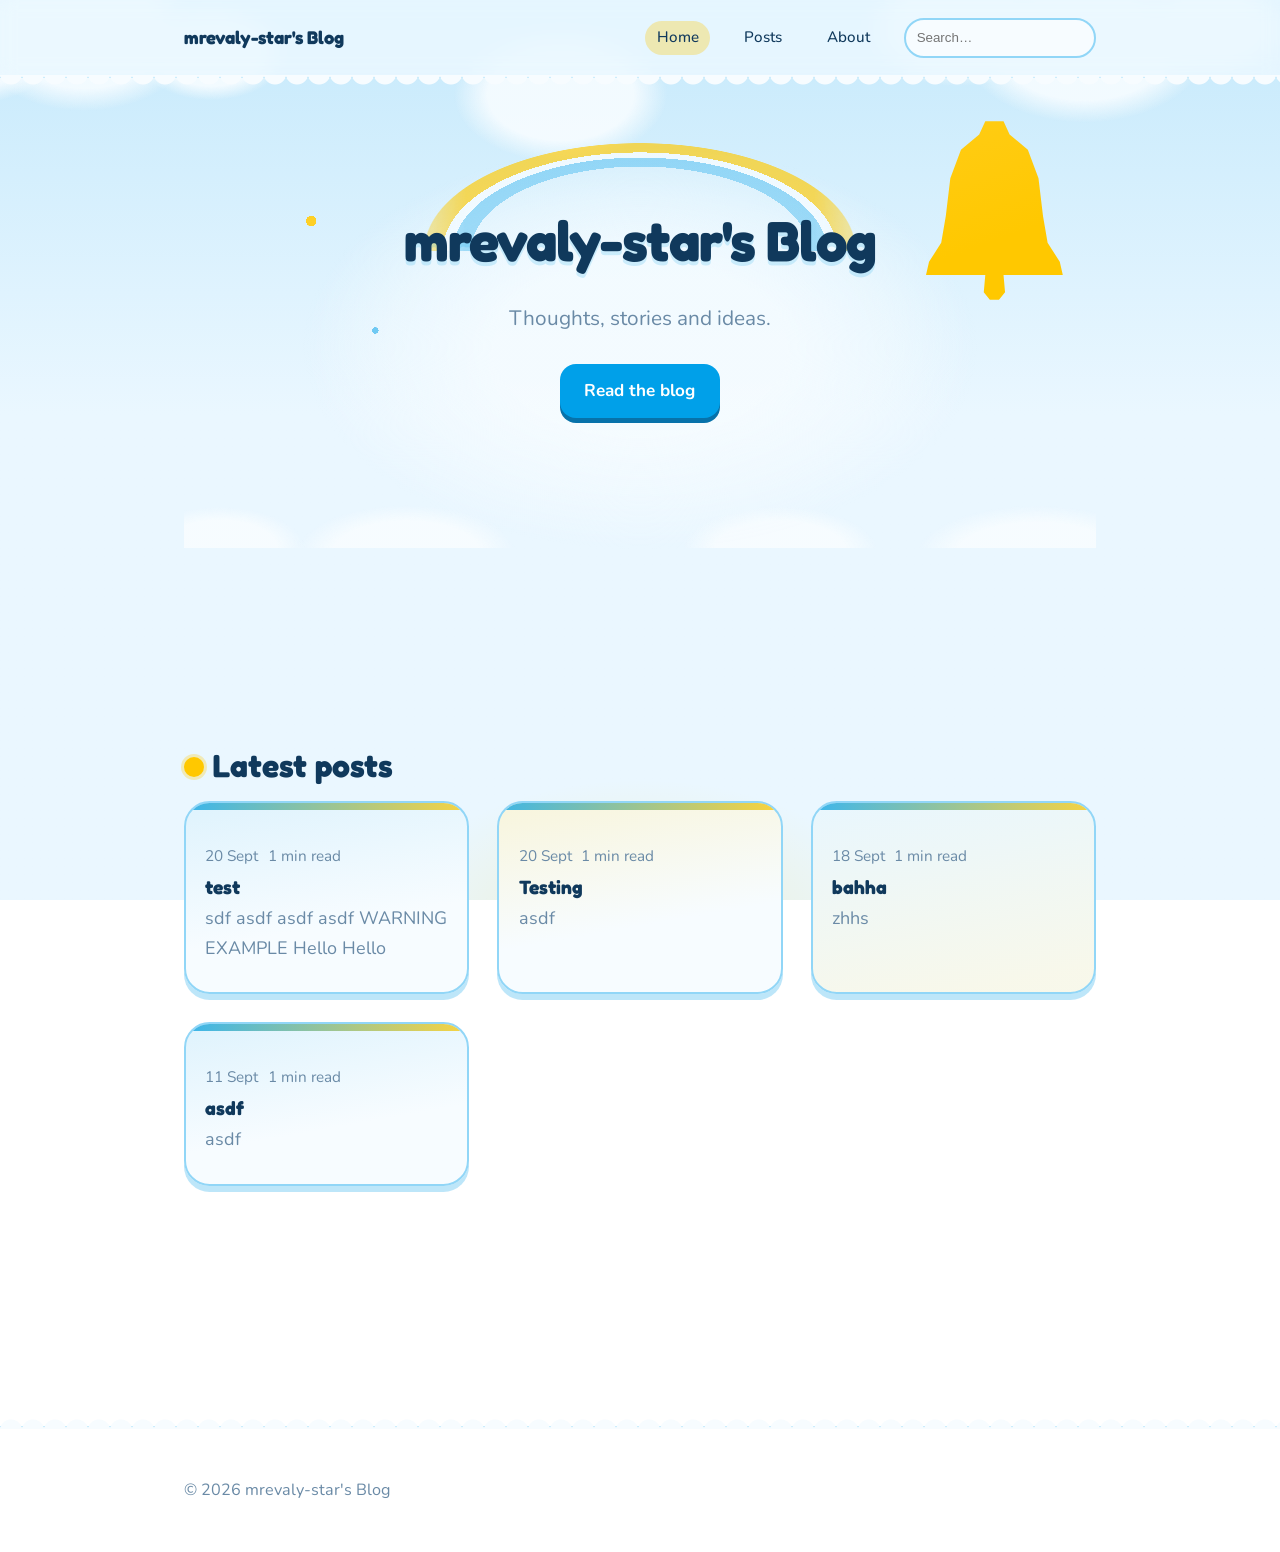
==== commit f96c23b4: "[gitblog] Publish: mrevaly-star's Blog" ====
--- a/index.html
+++ b/index.html
@@ -6,19 +6,19 @@
 <meta name="viewport" content="width=device-width, initial-scale=1">
 <title>mrevaly-star&#39;s Blog — Thoughts, stories and ideas.</title>
 <meta name="description" content="My thoughts, learning, and perspectives">
-<meta name="theme-color" content="#ff6b81">
+<meta name="theme-color" content="#00a0e9">
 <meta property="og:type" content="website">
 <meta property="og:title" content="mrevaly-star&#39;s Blog — Thoughts, stories and ideas.">
 <meta property="og:description" content="My thoughts, learning, and perspectives">
 <meta property="og:site_name" content="mrevaly-star&#39;s Blog">
 <meta name="twitter:card" content="summary">
-<link rel="icon" type="image/svg+xml" href="data:image/svg+xml,%3Csvg%20xmlns%3D%22http%3A%2F%2Fwww.w3.org%2F2000%2Fsvg%22%20viewBox%3D%220%200%2064%2064%22%3E%3Crect%20width%3D%2264%22%20height%3D%2264%22%20rx%3D%2214%22%20fill%3D%22%23ff6b81%22%2F%3E%3Ctext%20x%3D%2232%22%20y%3D%2233%22%20text-anchor%3D%22middle%22%20dominant-baseline%3D%22central%22%20font-family%3D%22system-ui%2C%20-apple-system%2C%20'Segoe%20UI'%2C%20Roboto%2C%20sans-serif%22%20font-size%3D%2240%22%20font-weight%3D%22700%22%20fill%3D%22%23fff%22%3EM%3C%2Ftext%3E%3C%2Fsvg%3E">
+<link rel="icon" type="image/svg+xml" href="data:image/svg+xml,%3Csvg%20xmlns%3D%22http%3A%2F%2Fwww.w3.org%2F2000%2Fsvg%22%20viewBox%3D%220%200%2064%2064%22%3E%3Crect%20width%3D%2264%22%20height%3D%2264%22%20rx%3D%2214%22%20fill%3D%22%2300a0e9%22%2F%3E%3Ctext%20x%3D%2232%22%20y%3D%2233%22%20text-anchor%3D%22middle%22%20dominant-baseline%3D%22central%22%20font-family%3D%22system-ui%2C%20-apple-system%2C%20'Segoe%20UI'%2C%20Roboto%2C%20sans-serif%22%20font-size%3D%2240%22%20font-weight%3D%22700%22%20fill%3D%22%23fff%22%3EM%3C%2Ftext%3E%3C%2Fsvg%3E">
 <link rel="alternate" type="application/rss+xml" title="mrevaly-star&#39;s Blog" href="./feed.xml">
 <link rel="preconnect" href="https://fonts.googleapis.com">
 <link rel="preconnect" href="https://fonts.gstatic.com" crossorigin>
-<link rel="preload" as="style" href="https://fonts.googleapis.com/css2?family=Fredoka:wght@700&amp;family=Plus+Jakarta+Sans:wght@400;600;700&amp;display=swap" onload="this.onload=null;this.rel='stylesheet'">
-<noscript><link rel="stylesheet" href="https://fonts.googleapis.com/css2?family=Fredoka:wght@700&amp;family=Plus+Jakarta+Sans:wght@400;600;700&amp;display=swap"></noscript>
-<link rel="stylesheet" href="./assets/site.css?v=1xofkta">
+<link rel="preload" as="style" href="https://fonts.googleapis.com/css2?family=Fredoka:wght@700&amp;family=Nunito:wght@400;600;700&amp;display=swap" onload="this.onload=null;this.rel='stylesheet'">
+<noscript><link rel="stylesheet" href="https://fonts.googleapis.com/css2?family=Fredoka:wght@700&amp;family=Nunito:wght@400;600;700&amp;display=swap"></noscript>
+<link rel="stylesheet" href="./assets/site.css?v=hmjgzm">
 
 </head>
 <body data-root="./">
@@ -34,7 +34,7 @@
 <a href="./posts/">Posts</a>
 <a href="./about/">About</a>
       <div class="nav-search"><input type="search" data-search-input="[data-search-results]" placeholder="Search…" aria-label="Search posts"><div class="search-results" data-search-results hidden></div></div>
-      <button type="button" class="dark-toggle" data-dark-toggle aria-label="Toggle dark mode"><svg viewBox="0 0 24 24" width="18" height="18" fill="none" stroke="currentColor" stroke-width="2" aria-hidden="true"><circle cx="12" cy="12" r="4"/><path d="M12 2v2M12 20v2M4.9 4.9l1.4 1.4M17.7 17.7l1.4 1.4M2 12h2M20 12h2M4.9 19.1l1.4-1.4M17.7 6.3l1.4-1.4"/></svg></button>
+      
     </nav>
   </div>
 </header><main><div class="page container page-home"><section class="sec sec-hero" data-section-id="sec_654a143e"><div class="hero hero--center">
@@ -46,7 +46,7 @@
     </div>
   </div></section>
 <section class="sec" data-section-id="sec_b64e6abc"><div class="prose"></div></section>
-<section class="sec sec-posts" data-section-id="sec_f657d0b6"><h2 class="sec-title">Latest posts</h2><div class="post-list post-list--grid"><article class="post-card post-card--grid">
+<section class="sec sec-posts" data-section-id="sec_f657d0b6"><h2 class="sec-title">Latest posts</h2><div class="post-list post-list--cards"><article class="post-card post-card--cards">
   
   <div class="post-card-body">
     <div class="post-card-meta"><time datetime="2026-09-20T09:00:00.000Z">20 Sept</time><span class="post-meta-rt">1 min read</span></div>
@@ -55,7 +55,7 @@
     
   </div>
 </article>
-<article class="post-card post-card--grid">
+<article class="post-card post-card--cards">
   
   <div class="post-card-body">
     <div class="post-card-meta"><time datetime="2026-09-20T09:00:00.000Z">20 Sept</time><span class="post-meta-rt">1 min read</span></div>
@@ -64,7 +64,7 @@
     
   </div>
 </article>
-<article class="post-card post-card--grid">
+<article class="post-card post-card--cards">
   
   <div class="post-card-body">
     <div class="post-card-meta"><time datetime="2026-09-18T09:00:00.000Z">18 Sept</time><span class="post-meta-rt">1 min read</span></div>
@@ -73,7 +73,7 @@
     
   </div>
 </article>
-<article class="post-card post-card--grid">
+<article class="post-card post-card--cards">
   
   <div class="post-card-body">
     <div class="post-card-meta"><time datetime="2026-09-11T09:00:00.000Z">11 Sept</time><span class="post-meta-rt">1 min read</span></div>
@@ -90,6 +90,6 @@
     <div class="footer-social"></div>
   </div>
 </footer></div>
-<script src="./assets/site.js?v=1xofkta" defer></script>
+<script src="./assets/site.js?v=hmjgzm" defer></script>
 </body>
 </html>
--- a/assets/site.css
+++ b/assets/site.css
@@ -1,40 +1,18 @@
 :root {
 
-    --color-primary: #ff6b81;
-    --color-accent: #a855f7;
-    --color-bg: #fff5f7;
-    --color-surface: #fffdfa;
-    --color-text: #3b2b33;
-    --color-muted: #7a6672;
-    --color-border: color-mix(in srgb, #3b2b33 12%, transparent);
+    --color-primary: #00a0e9;
+    --color-accent: #ffc800;
+    --color-bg: #eaf7ff;
+    --color-surface: #f7fcff;
+    --color-text: #10395c;
+    --color-muted: #6a8aa6;
+    --color-border: color-mix(in srgb, #10395c 12%, transparent);
 
     --font-heading: 'Fredoka', -apple-system, BlinkMacSystemFont, 'Segoe UI', sans-serif;
-    --font-body: 'Plus Jakarta Sans', -apple-system, BlinkMacSystemFont, 'Segoe UI', sans-serif;
+    --font-body: 'Nunito', -apple-system, BlinkMacSystemFont, 'Segoe UI', sans-serif;
     --radius: 16px;
     --space-scale: 1.25;
-    --container: 75rem;
-}
-@media (prefers-color-scheme: dark) {
-  :root:not([data-theme="light"]) {
-
-    --color-primary: #ff6b81;
-    --color-accent: #a855f7;
-    --color-bg: #171717;
-    --color-surface: #242424;
-    --color-text: #e8e9ee;
-    --color-muted: #a0abbb;
-    --color-border: color-mix(in srgb, #e8e9ee 12%, transparent);
-  }
-}
-:root[data-theme="dark"] {
-
-    --color-primary: #ff6b81;
-    --color-accent: #a855f7;
-    --color-bg: #171717;
-    --color-surface: #242424;
-    --color-text: #e8e9ee;
-    --color-muted: #a0abbb;
-    --color-border: color-mix(in srgb, #e8e9ee 12%, transparent);
+    --container: 62rem;
 }
 
 *, *::before, *::after { box-sizing: border-box; }
@@ -270,465 +248,187 @@
   .post-content, .prose { max-width: 38rem; }
 }
 
-/* nook */
+/* cute */
 :root {
-  --nook-glass: rgba(255, 255, 255, 0.72);
-  --nook-edge: color-mix(in srgb, var(--color-primary) 16%, var(--color-surface));
-  --nook-card: var(--color-surface);
-  --nook-card-2: #ffffff;
-  --nook-wash-a: #f3e8ff;
-  --nook-wash-b: #e8f5e9;
-  --nook-wash-c: #fff1f4;
-  --nook-soft: color-mix(in srgb, var(--color-primary) 13%, var(--color-surface));
-  --nook-shadow: 0 10px 24px -12px color-mix(in srgb, var(--color-primary) 45%, transparent);
-  --nook-shadow-lg: 0 22px 44px -22px color-mix(in srgb, var(--color-primary) 50%, transparent);
-  --nook-glow: 0 0 0 4px color-mix(in srgb, var(--color-primary) 15%, transparent);
-  --nook-doodles: url("data:image/svg+xml;utf8,<svg xmlns='http://www.w3.org/2000/svg' width='190' height='190' viewBox='0 0 190 190'><g fill='%23ff6b81' fill-opacity='0.05'><path d='M26 12h10v11h11v10H36v11H26V33H15V23h11z'/><path d='M150 120h8v9h9v8h-9v9h-8v-9h-9v-8h9z'/><path d='M128 36c-4-5-11-3.6-12.4 2.3-1.4 6.2 7.4 12.6 12.4 16 5-3.4 13.8-9.8 12.4-16-1.4-5.9-8.4-7.3-12.4-2.3z'/><path d='M52 136c-2.8-3.4-7.9-2.6-8.8 1.6-1 4.4 5.2 9 8.8 11.4 3.6-2.4 9.8-7 8.8-11.4-.9-4.2-6-5-8.8-1.6z'/><rect x='72' y='66' width='40' height='17' rx='8.5' transform='rotate(-20 92 74)'/><circle cx='168' cy='52' r='5.5'/><circle cx='18' cy='86' r='4.5'/><circle cx='104' cy='164' r='5'/></g></svg>");
-  --nook-motifs: url("data:image/svg+xml;utf8,<svg xmlns='http://www.w3.org/2000/svg' width='190' height='190' viewBox='0 0 190 190'><g fill='%23ff6b81' fill-opacity='0.05'><path d='M26 12h10v11h11v10H36v11H26V33H15V23h11z'/><path d='M150 120h8v9h9v8h-9v9h-8v-9h-9v-8h9z'/><path d='M128 36c-4-5-11-3.6-12.4 2.3-1.4 6.2 7.4 12.6 12.4 16 5-3.4 13.8-9.8 12.4-16-1.4-5.9-8.4-7.3-12.4-2.3z'/><path d='M52 136c-2.8-3.4-7.9-2.6-8.8 1.6-1 4.4 5.2 9 8.8 11.4 3.6-2.4 9.8-7 8.8-11.4-.9-4.2-6-5-8.8-1.6z'/><rect x='72' y='66' width='40' height='17' rx='8.5' transform='rotate(-20 92 74)'/><circle cx='168' cy='52' r='5.5'/><circle cx='18' cy='86' r='4.5'/><circle cx='104' cy='164' r='5'/></g></svg>");
-  --nook-tip-bg: #fff8e1; --nook-tip-edge: #ffe08a; --nook-tip-ink: #8a6100;
-  --nook-pearl-bg: #ffeef5; --nook-pearl-edge: #ffc2d8; --nook-pearl-ink: #a8285c;
-  --nook-warn-bg: #ffeeea; --nook-warn-edge: #ffb4a2; --nook-warn-ink: #b23b1f;
-  --nook-thumb-a: url("data:image/svg+xml;utf8,<svg xmlns='http://www.w3.org/2000/svg' width='120' height='120' viewBox='0 0 120 120'><path d='M40 26c-11 0-19 7-19 16-7 2-11 8-11 15s5 13 12 15c0 10 8 17 19 17h18V26z' fill='%23c9a7f5'/><path d='M80 26c11 0 19 7 19 16 7 2 11 8 11 15s-5 13-12 15c0 10-8 17-19 17H61V26z' fill='%23c9a7f5' fill-opacity='0.82'/><circle cx='48' cy='60' r='3.4' fill='%23f3e8ff'/><circle cx='72' cy='60' r='3.4' fill='%23f3e8ff'/><path d='M52 72q8 7 16 0' stroke='%23f3e8ff' stroke-width='3.2' fill='none' stroke-linecap='round'/></svg>");
-  --nook-thumb-b: url("data:image/svg+xml;utf8,<svg xmlns='http://www.w3.org/2000/svg' width='120' height='120' viewBox='0 0 120 120'><rect x='22' y='44' width='76' height='34' rx='17' fill='%23ffb3cd' fill-opacity='0.7'/><path d='M39 44h21v34H39a17 17 0 0 1 0-34z' fill='%23ffb3cd'/><circle cx='72' cy='58' r='3.2' fill='%23ffeef5'/><circle cx='86' cy='58' r='3.2' fill='%23ffeef5'/><path d='M73 67q6 5 12 0' stroke='%23ffeef5' stroke-width='3' fill='none' stroke-linecap='round'/></svg>");
-  --nook-thumb-c: url("data:image/svg+xml;utf8,<svg xmlns='http://www.w3.org/2000/svg' width='120' height='120' viewBox='0 0 120 120'><path d='M60 94S22 70 22 46c0-12 9-20 19-20 8 0 15 5 19 12 4-7 11-12 19-12 10 0 19 8 19 20 0 24-38 48-38 48z' fill='%23ff8fa3'/><path d='M30 56h14l5-10 7 20 6-13 4 3h24' fill='none' stroke='%23e6f4ff' stroke-width='4.5' stroke-linecap='round' stroke-linejoin='round'/></svg>");
-  --nook-thumb-d: url("data:image/svg+xml;utf8,<svg xmlns='http://www.w3.org/2000/svg' width='120' height='120' viewBox='0 0 120 120'><path d='M28 44h52v26a22 22 0 0 1-22 22H50a22 22 0 0 1-22-22z' fill='%23ffc48c'/><path d='M80 52h8a11 11 0 0 1 0 22h-8' fill='none' stroke='%23ffc48c' stroke-width='6'/><path d='M54 66c-2.6-3.2-7.4-2.4-8.4 1.6-1 4.2 5 8.6 8.4 10.8 3.4-2.2 9.4-6.6 8.4-10.8-1-4-5.8-4.8-8.4-1.6z' fill='%23fff1e6'/></svg>");
-}
-@media (prefers-color-scheme: dark) { :root:not([data-theme="light"]) { --nook-glass: rgba(36, 30, 53, 0.72);
-    --nook-edge: #3a3052;
-    --nook-card: #241e35;
-    --nook-card-2: #2b2340;
-    --nook-wash-a: rgba(168, 85, 247, 0.22);
-    --nook-wash-b: rgba(74, 222, 128, 0.14);
-    --nook-wash-c: rgba(255, 133, 162, 0.16);
-    --nook-soft: rgba(255, 133, 162, 0.16);
-    --nook-shadow: 0 12px 26px -14px rgba(0, 0, 0, 0.7);
-    --nook-shadow-lg: 0 24px 48px -24px rgba(0, 0, 0, 0.85);
-    --nook-glow: 0 0 0 4px rgba(255, 133, 162, 0.18);
-    --nook-doodles: url("data:image/svg+xml;utf8,<svg xmlns='http://www.w3.org/2000/svg' width='190' height='190' viewBox='0 0 190 190'><g fill='%23ff6b81' fill-opacity='0.1'><path d='M26 12h10v11h11v10H36v11H26V33H15V23h11z'/><path d='M150 120h8v9h9v8h-9v9h-8v-9h-9v-8h9z'/><path d='M128 36c-4-5-11-3.6-12.4 2.3-1.4 6.2 7.4 12.6 12.4 16 5-3.4 13.8-9.8 12.4-16-1.4-5.9-8.4-7.3-12.4-2.3z'/><path d='M52 136c-2.8-3.4-7.9-2.6-8.8 1.6-1 4.4 5.2 9 8.8 11.4 3.6-2.4 9.8-7 8.8-11.4-.9-4.2-6-5-8.8-1.6z'/><rect x='72' y='66' width='40' height='17' rx='8.5' transform='rotate(-20 92 74)'/><circle cx='168' cy='52' r='5.5'/><circle cx='18' cy='86' r='4.5'/><circle cx='104' cy='164' r='5'/></g></svg>");
-    --nook-motifs: url("data:image/svg+xml;utf8,<svg xmlns='http://www.w3.org/2000/svg' width='190' height='190' viewBox='0 0 190 190'><g fill='%23ff6b81' fill-opacity='0.1'><path d='M26 12h10v11h11v10H36v11H26V33H15V23h11z'/><path d='M150 120h8v9h9v8h-9v9h-8v-9h-9v-8h9z'/><path d='M128 36c-4-5-11-3.6-12.4 2.3-1.4 6.2 7.4 12.6 12.4 16 5-3.4 13.8-9.8 12.4-16-1.4-5.9-8.4-7.3-12.4-2.3z'/><path d='M52 136c-2.8-3.4-7.9-2.6-8.8 1.6-1 4.4 5.2 9 8.8 11.4 3.6-2.4 9.8-7 8.8-11.4-.9-4.2-6-5-8.8-1.6z'/><rect x='72' y='66' width='40' height='17' rx='8.5' transform='rotate(-20 92 74)'/><circle cx='168' cy='52' r='5.5'/><circle cx='18' cy='86' r='4.5'/><circle cx='104' cy='164' r='5'/></g></svg>");
-    --nook-tip-bg: #33291a; --nook-tip-edge: #8a6d2f; --nook-tip-ink: #ffd88a;
-    --nook-pearl-bg: #352031; --nook-pearl-edge: #a8558a; --nook-pearl-ink: #ffb3d1;
-    --nook-warn-bg: #3a2320; --nook-warn-edge: #b0614d; --nook-warn-ink: #ffb3a0;
-    --nook-thumb-a: url("data:image/svg+xml;utf8,<svg xmlns='http://www.w3.org/2000/svg' width='120' height='120' viewBox='0 0 120 120'><path d='M40 26c-11 0-19 7-19 16-7 2-11 8-11 15s5 13 12 15c0 10 8 17 19 17h18V26z' fill='%23c9a7f5'/><path d='M80 26c11 0 19 7 19 16 7 2 11 8 11 15s-5 13-12 15c0 10-8 17-19 17H61V26z' fill='%23c9a7f5' fill-opacity='0.82'/><circle cx='48' cy='60' r='3.4' fill='%232f2748'/><circle cx='72' cy='60' r='3.4' fill='%232f2748'/><path d='M52 72q8 7 16 0' stroke='%232f2748' stroke-width='3.2' fill='none' stroke-linecap='round'/></svg>");
-    --nook-thumb-b: url("data:image/svg+xml;utf8,<svg xmlns='http://www.w3.org/2000/svg' width='120' height='120' viewBox='0 0 120 120'><rect x='22' y='44' width='76' height='34' rx='17' fill='%23ffb3cd' fill-opacity='0.7'/><path d='M39 44h21v34H39a17 17 0 0 1 0-34z' fill='%23ffb3cd'/><circle cx='72' cy='58' r='3.2' fill='%233a2438'/><circle cx='86' cy='58' r='3.2' fill='%233a2438'/><path d='M73 67q6 5 12 0' stroke='%233a2438' stroke-width='3' fill='none' stroke-linecap='round'/></svg>");
-    --nook-thumb-c: url("data:image/svg+xml;utf8,<svg xmlns='http://www.w3.org/2000/svg' width='120' height='120' viewBox='0 0 120 120'><path d='M60 94S22 70 22 46c0-12 9-20 19-20 8 0 15 5 19 12 4-7 11-12 19-12 10 0 19 8 19 20 0 24-38 48-38 48z' fill='%23ff8fa3'/><path d='M30 56h14l5-10 7 20 6-13 4 3h24' fill='none' stroke='%2325384a' stroke-width='4.5' stroke-linecap='round' stroke-linejoin='round'/></svg>");
-    --nook-thumb-d: url("data:image/svg+xml;utf8,<svg xmlns='http://www.w3.org/2000/svg' width='120' height='120' viewBox='0 0 120 120'><path d='M28 44h52v26a22 22 0 0 1-22 22H50a22 22 0 0 1-22-22z' fill='%23ffc48c'/><path d='M80 52h8a11 11 0 0 1 0 22h-8' fill='none' stroke='%23ffc48c' stroke-width='6'/><path d='M54 66c-2.6-3.2-7.4-2.4-8.4 1.6-1 4.2 5 8.6 8.4 10.8 3.4-2.2 9.4-6.6 8.4-10.8-1-4-5.8-4.8-8.4-1.6z' fill='%233b2e22'/></svg>"); } }
-:root[data-theme="dark"] { --nook-glass: rgba(36, 30, 53, 0.72);
-    --nook-edge: #3a3052;
-    --nook-card: #241e35;
-    --nook-card-2: #2b2340;
-    --nook-wash-a: rgba(168, 85, 247, 0.22);
-    --nook-wash-b: rgba(74, 222, 128, 0.14);
-    --nook-wash-c: rgba(255, 133, 162, 0.16);
-    --nook-soft: rgba(255, 133, 162, 0.16);
-    --nook-shadow: 0 12px 26px -14px rgba(0, 0, 0, 0.7);
-    --nook-shadow-lg: 0 24px 48px -24px rgba(0, 0, 0, 0.85);
-    --nook-glow: 0 0 0 4px rgba(255, 133, 162, 0.18);
-    --nook-doodles: url("data:image/svg+xml;utf8,<svg xmlns='http://www.w3.org/2000/svg' width='190' height='190' viewBox='0 0 190 190'><g fill='%23ff6b81' fill-opacity='0.1'><path d='M26 12h10v11h11v10H36v11H26V33H15V23h11z'/><path d='M150 120h8v9h9v8h-9v9h-8v-9h-9v-8h9z'/><path d='M128 36c-4-5-11-3.6-12.4 2.3-1.4 6.2 7.4 12.6 12.4 16 5-3.4 13.8-9.8 12.4-16-1.4-5.9-8.4-7.3-12.4-2.3z'/><path d='M52 136c-2.8-3.4-7.9-2.6-8.8 1.6-1 4.4 5.2 9 8.8 11.4 3.6-2.4 9.8-7 8.8-11.4-.9-4.2-6-5-8.8-1.6z'/><rect x='72' y='66' width='40' height='17' rx='8.5' transform='rotate(-20 92 74)'/><circle cx='168' cy='52' r='5.5'/><circle cx='18' cy='86' r='4.5'/><circle cx='104' cy='164' r='5'/></g></svg>");
-    --nook-motifs: url("data:image/svg+xml;utf8,<svg xmlns='http://www.w3.org/2000/svg' width='190' height='190' viewBox='0 0 190 190'><g fill='%23ff6b81' fill-opacity='0.1'><path d='M26 12h10v11h11v10H36v11H26V33H15V23h11z'/><path d='M150 120h8v9h9v8h-9v9h-8v-9h-9v-8h9z'/><path d='M128 36c-4-5-11-3.6-12.4 2.3-1.4 6.2 7.4 12.6 12.4 16 5-3.4 13.8-9.8 12.4-16-1.4-5.9-8.4-7.3-12.4-2.3z'/><path d='M52 136c-2.8-3.4-7.9-2.6-8.8 1.6-1 4.4 5.2 9 8.8 11.4 3.6-2.4 9.8-7 8.8-11.4-.9-4.2-6-5-8.8-1.6z'/><rect x='72' y='66' width='40' height='17' rx='8.5' transform='rotate(-20 92 74)'/><circle cx='168' cy='52' r='5.5'/><circle cx='18' cy='86' r='4.5'/><circle cx='104' cy='164' r='5'/></g></svg>");
-    --nook-tip-bg: #33291a; --nook-tip-edge: #8a6d2f; --nook-tip-ink: #ffd88a;
-    --nook-pearl-bg: #352031; --nook-pearl-edge: #a8558a; --nook-pearl-ink: #ffb3d1;
-    --nook-warn-bg: #3a2320; --nook-warn-edge: #b0614d; --nook-warn-ink: #ffb3a0;
-    --nook-thumb-a: url("data:image/svg+xml;utf8,<svg xmlns='http://www.w3.org/2000/svg' width='120' height='120' viewBox='0 0 120 120'><path d='M40 26c-11 0-19 7-19 16-7 2-11 8-11 15s5 13 12 15c0 10 8 17 19 17h18V26z' fill='%23c9a7f5'/><path d='M80 26c11 0 19 7 19 16 7 2 11 8 11 15s-5 13-12 15c0 10-8 17-19 17H61V26z' fill='%23c9a7f5' fill-opacity='0.82'/><circle cx='48' cy='60' r='3.4' fill='%232f2748'/><circle cx='72' cy='60' r='3.4' fill='%232f2748'/><path d='M52 72q8 7 16 0' stroke='%232f2748' stroke-width='3.2' fill='none' stroke-linecap='round'/></svg>");
-    --nook-thumb-b: url("data:image/svg+xml;utf8,<svg xmlns='http://www.w3.org/2000/svg' width='120' height='120' viewBox='0 0 120 120'><rect x='22' y='44' width='76' height='34' rx='17' fill='%23ffb3cd' fill-opacity='0.7'/><path d='M39 44h21v34H39a17 17 0 0 1 0-34z' fill='%23ffb3cd'/><circle cx='72' cy='58' r='3.2' fill='%233a2438'/><circle cx='86' cy='58' r='3.2' fill='%233a2438'/><path d='M73 67q6 5 12 0' stroke='%233a2438' stroke-width='3' fill='none' stroke-linecap='round'/></svg>");
-    --nook-thumb-c: url("data:image/svg+xml;utf8,<svg xmlns='http://www.w3.org/2000/svg' width='120' height='120' viewBox='0 0 120 120'><path d='M60 94S22 70 22 46c0-12 9-20 19-20 8 0 15 5 19 12 4-7 11-12 19-12 10 0 19 8 19 20 0 24-38 48-38 48z' fill='%23ff8fa3'/><path d='M30 56h14l5-10 7 20 6-13 4 3h24' fill='none' stroke='%2325384a' stroke-width='4.5' stroke-linecap='round' stroke-linejoin='round'/></svg>");
-    --nook-thumb-d: url("data:image/svg+xml;utf8,<svg xmlns='http://www.w3.org/2000/svg' width='120' height='120' viewBox='0 0 120 120'><path d='M28 44h52v26a22 22 0 0 1-22 22H50a22 22 0 0 1-22-22z' fill='%23ffc48c'/><path d='M80 52h8a11 11 0 0 1 0 22h-8' fill='none' stroke='%23ffc48c' stroke-width='6'/><path d='M54 66c-2.6-3.2-7.4-2.4-8.4 1.6-1 4.2 5 8.6 8.4 10.8 3.4-2.2 9.4-6.6 8.4-10.8-1-4-5.8-4.8-8.4-1.6z' fill='%233b2e22'/></svg>"); }
-/* the mock-up's page: 16px body text, a 70rem measure and the gutter outside
-   the container rather than padded inside it. The blog's own body size scales
-   with the viewport, which made every em-based size downstream run larger. */
-body { font-size: 1rem; }
-.container {
-  width: min(100% - 2rem, min(var(--container), 70rem));
-  max-width: none; padding-inline: 0;
-}
-/* pastel washes, with the doodles drifting over them */
+  --cute-cloud: color-mix(in srgb, var(--color-surface) 88%, transparent);
+  --cute-line: color-mix(in srgb, var(--color-primary) 38%, var(--color-bg));
+  --cute-drop: color-mix(in srgb, var(--color-primary) 26%, transparent);
+  --cute-press: color-mix(in srgb, var(--color-primary) 55%, var(--color-text));
+}
+
 body {
   background:
-    radial-gradient(60% 55% at 12% 0%, var(--nook-wash-a), transparent 70%),
-    radial-gradient(55% 50% at 92% 6%, var(--nook-wash-b), transparent 70%),
-    radial-gradient(70% 60% at 50% 100%, var(--nook-wash-c), transparent 70%),
-    var(--color-bg);
+    radial-gradient(30vmax 18vmax at 50% 104%, color-mix(in srgb, var(--color-accent) 18%, transparent), transparent 68%),
+    linear-gradient(180deg, color-mix(in srgb, var(--color-primary) 16%, var(--color-bg)), var(--color-bg) 46%);
   background-attachment: fixed;
 }
+/* clouds: overlapping puffs on their own fixed layer, drifting very slowly */
 body::before {
-  content: ""; position: fixed; inset: 0; z-index: 0; pointer-events: none;
-  background: var(--nook-doodles) repeat 0 0 / 190px 190px;
-}
-/* the page's own wrapper is static, so without this the doodles are painted
-   over the cards rather than behind them */
-body > * { position: relative; z-index: 1; }
-
-/* ── the header floats, as a glass pill ─────────────────────── */
-/* the gap above the bar has to live on the sticky element itself. With the
-   margin on the inner bar instead, the header starts flush to the top and
-   then drops to its sticky offset on the first scroll — which reads as the
-   navbar sliding about. */
-.site-header { background: none; border-bottom: 0; top: 0.9rem; margin-top: 0.9rem; }
-.site-header::before { content: none; }
-/* .tpl-minimal .site-header-inner in the structure sheet outranks a bare
-   class here, which is why the bar sat taller than the mock-up's */
-[class*="tpl-"] .site-header-inner {
-  margin-block: 0;
-  padding: 0.7rem 0.8rem 0.7rem 1.15rem;
-  gap: 1rem;
-  border-radius: 999px;
-  border: 1px solid var(--nook-edge);
-  background: var(--nook-glass);
-  -webkit-backdrop-filter: blur(14px) saturate(140%);
-  backdrop-filter: blur(14px) saturate(140%);
-  box-shadow: var(--nook-shadow);
-}
-.site-brand { font-size: 1.32rem; gap: 0.55rem; }
-/* the blog's name wears a little heart, and it beats */
-.site-brand::before {
-  content: ""; flex: none; width: 1.15em; height: 1.15em;
-  background: var(--color-primary);
-  -webkit-mask: url("data:image/svg+xml;utf8,<svg xmlns='http://www.w3.org/2000/svg' viewBox='0 0 24 24'><path d='M12 21S3.5 15.6 3.5 9.6C3.5 6.5 6 4.3 8.7 4.3c1.8 0 3 .9 3.3 1.7.3-.8 1.5-1.7 3.3-1.7 2.7 0 5.2 2.2 5.2 5.3 0 6-8.5 11.4-8.5 11.4z' fill='%23000'/></svg>") no-repeat center / contain;
-  mask: url("data:image/svg+xml;utf8,<svg xmlns='http://www.w3.org/2000/svg' viewBox='0 0 24 24'><path d='M12 21S3.5 15.6 3.5 9.6C3.5 6.5 6 4.3 8.7 4.3c1.8 0 3 .9 3.3 1.7.3-.8 1.5-1.7 3.3-1.7 2.7 0 5.2 2.2 5.2 5.3 0 6-8.5 11.4-8.5 11.4z' fill='%23000'/></svg>") no-repeat center / contain;
-  filter: drop-shadow(0 0 6px color-mix(in srgb, var(--color-primary) 55%, transparent));
-}
-.site-brand:has(.site-brand-avatar)::before { display: none; }
+  content: ""; position: fixed; z-index: -1; pointer-events: none;
+  inset: 0 -12vmax auto -12vmax; height: 46vmax;
+  background:
+    radial-gradient(9vmax 6vmax at 8% 8%, var(--cute-cloud) 0 52%, transparent 74%),
+    radial-gradient(12vmax 8vmax at 15% 6%, var(--cute-cloud) 0 52%, transparent 74%),
+    radial-gradient(8vmax 5vmax at 23% 9%, var(--cute-cloud) 0 52%, transparent 74%),
+    radial-gradient(10vmax 6vmax at 70% 5%, var(--cute-cloud) 0 52%, transparent 74%),
+    radial-gradient(13vmax 8vmax at 78% 8%, var(--cute-cloud) 0 52%, transparent 74%),
+    radial-gradient(8vmax 5vmax at 86% 5%, var(--cute-cloud) 0 52%, transparent 74%),
+    radial-gradient(11vmax 7vmax at 45% 16%, var(--cute-cloud) 0 52%, transparent 76%);
+  animation: cute-drift 80s ease-in-out infinite alternate;
+}
+@keyframes cute-drift { from { transform: translateX(-2.5vmax); } to { transform: translateX(2.5vmax); } }
+@media (prefers-reduced-motion: reduce) { body::before { animation: none; } }
+.hero-title { text-shadow: 0 4px 0 color-mix(in srgb, var(--color-primary) 16%, transparent); }
+.post-card, .newsletter, .about, .post.container, .archive.container {
+  background: var(--color-surface);
+  border: 2px solid var(--cute-line);
+  border-radius: calc(var(--radius) * 1.6);
+  box-shadow: 0 6px 0 var(--cute-drop);
+}
+.post.container, .archive.container {
+  /* inset a little further than flat themes so the sky frames the page even on a phone */
+  width: min(100% - 2.2rem, var(--container));
+  margin-block: 1.5rem;
+  padding: clamp(1.5rem, 4vw, 2.75rem);
+  /* a wash of sky at the top so a long article is not one white slab */
+  background: linear-gradient(180deg, color-mix(in srgb, var(--color-primary) 13%, var(--color-surface)), var(--color-surface) 26%);
+}
+.post-title { position: relative; }
+.post-title::after {
+  content: ""; display: block; width: 3.2rem; height: 0.42rem; margin-top: 0.6rem; border-radius: 999px;
+  background: var(--color-accent);
+}
+/* a little colour variety across the grid, mixed from the theme's own two colours */
+.post-card--cards:nth-child(3n + 1) { background: linear-gradient(170deg, color-mix(in srgb, var(--color-primary) 10%, var(--color-surface)), var(--color-surface) 62%); }
+.post-card--cards:nth-child(3n + 2) { background: linear-gradient(170deg, color-mix(in srgb, var(--color-accent) 14%, var(--color-surface)), var(--color-surface) 62%); }
+.post-card--cards:nth-child(3n) { background: linear-gradient(170deg, color-mix(in srgb, var(--color-primary) 6%, var(--color-surface)), color-mix(in srgb, var(--color-accent) 8%, var(--color-surface)) 90%); }
+.post-card { transition: transform 0.22s cubic-bezier(.2,.9,.3,1.2), box-shadow 0.22s ease; overflow: hidden; }
+.post-card:hover { transform: translateY(-6px) rotate(-0.8deg); box-shadow: 0 14px 0 var(--cute-drop); }
+.post-card-cover img, .hero-image img { border-radius: calc(var(--radius) * 1.2); }
+.newsletter { background: linear-gradient(160deg, color-mix(in srgb, var(--color-accent) 18%, var(--color-surface)), var(--color-surface) 70%); }
+/* .about has no padding of its own — without this the text sits on the border */
+.about { padding: clamp(1.25rem, 4vw, 2.5rem); }
+.sec-title { display: flex; align-items: center; gap: 0.5rem; }
+.sec-title::before {
+  content: ""; flex: none; width: 0.62em; height: 0.62em; border-radius: 999px;
+  background: var(--color-accent); box-shadow: 0 0 0 3px color-mix(in srgb, var(--color-accent) 28%, transparent);
+}
+/* ── the hero, as a little paper scene ──────────────────────── */
+.sec-hero { position: relative; isolation: isolate; overflow: hidden; }
+/* a soft halo under the title, with a pastel rainbow arching over it */
+.sec-hero::before {
+  content: ""; position: absolute; z-index: -2; left: 50%; top: 2%; width: min(54rem, 96vw); aspect-ratio: 5 / 3;
+  transform: translateX(-50%);
+  background: radial-gradient(closest-side, var(--color-surface) 0 34%, color-mix(in srgb, var(--color-surface) 55%, transparent) 58%, transparent 78%);
+  opacity: 0.8;
+}
+/* a pastel rainbow arching over the title, pinned to the title so it tracks it.
+   The radius is explicit: closest-side collapses when the centre sits on an edge. */
+.hero-title { position: relative; }
+.hero-title::before {
+  content: ""; position: absolute; z-index: -1; left: 50%; bottom: 34%;
+  width: min(32rem, 86vw); aspect-ratio: 2 / 1; transform: translateX(-50%);
+  background: radial-gradient(16rem 8rem at 50% 100%,
+    transparent 0 66%,
+    color-mix(in srgb, var(--color-primary) 32%, transparent) 66% 73%,
+    color-mix(in srgb, var(--color-surface) 75%, transparent) 73% 77%,
+    color-mix(in srgb, var(--color-accent) 66%, transparent) 77% 84%,
+    transparent 84.5%);
+  -webkit-mask-image: linear-gradient(to right, transparent, #000 16%, #000 84%, transparent);
+  mask-image: linear-gradient(to right, transparent, #000 16%, #000 84%, transparent);
+}
+.hero--left .hero-title::before { display: none; }
+/* a big friendly bell hanging into the scene */
+.sec-hero::after {
+  content: ""; position: absolute; z-index: -1; right: 2vw; top: 8%;
+  width: min(17vw, 9.5rem); aspect-ratio: 4 / 5;
+  background: linear-gradient(160deg, color-mix(in srgb, var(--color-accent) 92%, #fff), var(--color-accent) 62%);
+  clip-path: polygon(
+    44% 2%, 56% 2%, 60% 9%, 72% 17%, 79% 32%, 82% 52%, 85% 66%, 93% 76%, 95% 83%,
+    56% 83%, 57% 92%, 53% 96%, 47% 96%, 43% 92%, 44% 83%,
+    5% 83%, 7% 76%, 15% 66%, 18% 52%, 21% 32%, 28% 17%, 40% 9%);
+  filter: drop-shadow(0 7px 0 color-mix(in srgb, var(--color-primary) 20%, transparent));
+}
+.hero { position: relative; }
+/* three bubbles drifting around the title */
+.hero::after {
+  content: ""; position: absolute; z-index: -1; inset: 6% 6% 16%; pointer-events: none;
+  background:
+    radial-gradient(0.55rem 0.55rem at 9% 26%, color-mix(in srgb, var(--color-accent) 85%, var(--color-surface)) 0 58%, transparent 60%),
+    radial-gradient(0.34rem 0.34rem at 17% 62%, color-mix(in srgb, var(--color-primary) 55%, var(--color-surface)) 0 58%, transparent 60%),
+    radial-gradient(0.48rem 0.48rem at 90% 36%, color-mix(in srgb, var(--color-accent) 75%, var(--color-surface)) 0 58%, transparent 60%);
+}
+/* a few soft puffs settling along the bottom of the scene */
+.hero::before {
+  content: ""; position: absolute; z-index: -1; left: -10vw; right: -10vw; bottom: -2.5rem; height: 9rem;
+  background:
+    radial-gradient(7rem 3.4rem at 14% 100%, var(--cute-cloud) 0 52%, transparent 76%),
+    radial-gradient(9rem 4rem at 30% 104%, var(--cute-cloud) 0 52%, transparent 76%),
+    radial-gradient(8rem 3.6rem at 62% 102%, var(--cute-cloud) 0 52%, transparent 76%),
+    radial-gradient(10rem 4.2rem at 84% 106%, var(--cute-cloud) 0 52%, transparent 76%);
+}
 @media (prefers-reduced-motion: no-preference) {
-  .site-brand::before { animation: nook-beat 2.2s ease-in-out infinite; transform-origin: 50% 55%; }
-}
-@keyframes nook-beat {
-  0%, 62%, 100% { transform: scale(1); }
-  14% { transform: scale(1.22); }
-  28% { transform: scale(1); }
-  40% { transform: scale(1.13); }
-}
-.site-nav { gap: 0.3rem; }
-.site-nav a {
-  padding: 0.45em 0.95em; border-radius: 999px; font-weight: 600;
-  color: var(--color-muted);
-  transition: background 0.2s ease, color 0.2s ease, transform 0.2s ease;
-}
-.site-nav a:hover { background: var(--nook-soft); color: var(--color-primary); transform: translateY(-1px); }
-.site-nav a[aria-current="page"] { background: var(--color-primary); color: #fff; }
-/* the blog already ships a dark-mode button; here it says what it does */
-.dark-toggle {
-  width: auto; height: auto; gap: 0.45rem;
-  padding: 0.5em 1em; border-radius: 999px;
-  border: 1px solid var(--nook-edge); background: var(--nook-card-2);
-  font-family: var(--font-body); font-weight: 700; font-size: 0.85rem;
-  transition: transform 0.2s ease, box-shadow 0.2s ease;
-}
-.dark-toggle { margin-left: 0.5rem; }
-.dark-toggle::after { content: "Night Shift"; }
-:root[data-theme="dark"] .dark-toggle::after { content: "Day Shift"; }
-.dark-toggle:hover { transform: translateY(-1px); box-shadow: var(--nook-glow); }
-.nav-search input { border-radius: 999px; border-color: var(--nook-edge); }
-
-/* ── the hero is the greeting card ──────────────────────────── */
-.sec-hero { padding-block: clamp(1.6rem, 4vw, 2.8rem); }
-.sec-hero .hero {
-  position: relative; overflow: hidden;
-  padding: clamp(1.5rem, 4vw, 2.6rem);
-  border-radius: 28px;
-  border: 1px solid var(--nook-edge);
-  background:
-    radial-gradient(70% 90% at 100% 0%, var(--nook-wash-a), transparent 70%),
-    radial-gradient(60% 80% at 0% 100%, var(--nook-wash-b), transparent 70%),
-    var(--nook-card);
-  box-shadow: var(--nook-shadow-lg);
-}
-/* The greeting always reads from the left, like a note written by hand, and
-   whatever the section itself says: a centred block leaves the chip, the name
-   and the button on three different axes, and it fights the card beside it.
-   The structure sheet centres every hero with .tpl-minimal .hero, so this has
-   to out-reach that as well as the section's own .hero--center.
-   A hero with a photo keeps its row, where the two halves line up centred. */
-.sec-hero .hero:not(.hero--with-image) { text-align: left; align-items: flex-start; }
-.sec-hero .hero:not(.hero--with-image) .hero-subtitle { margin-inline: 0; }
-/* the little chip over the greeting */
-.sec-hero .hero-content::before {
-  content: "🩺 Your cosy blog";
-  display: inline-flex; align-items: center;
-  margin-bottom: 0.9rem; padding: 0.35em 0.9em;
-  border-radius: 999px; background: var(--nook-soft);
-  color: color-mix(in srgb, var(--color-primary) 80%, var(--color-text));
-  font-size: 0.8rem; font-weight: 700; letter-spacing: 0.01em;
-}
-.hero-title { font-size: clamp(1.9rem, 1.3rem + 2.6vw, 3rem); letter-spacing: -0.01em; }
-/* whatever she calls the blog, it gets the greeting's little icons */
-.sec-hero .hero-title::after { content: " 🩺✨"; font-size: 0.78em; white-space: nowrap; }
-.hero-subtitle { color: var(--color-muted); max-width: 46ch; font-size: 1.05rem; }
-/* the structure sheet sets .tpl-minimal .btn, which outranks a bare .btn */
-[class*="tpl-"] .btn, .btn {
-  border-radius: 999px; font-weight: 700; font-size: 0.95rem; padding: 0.7em 1.4em;
-}
-.btn-primary {
-  background: linear-gradient(135deg, var(--color-primary), color-mix(in srgb, var(--color-primary) 55%, var(--color-accent)));
-  border-color: transparent; box-shadow: var(--nook-shadow);
-}
-.btn:hover { transform: translateY(-2px); box-shadow: var(--nook-shadow-lg); }
-
-/* ── the hero's companion card ──────────────────────────────── */
-/* The mock-up's Daily Pulse, rebuilt from something she can actually write:
-   a Text section placed straight after the hero becomes a card beside it,
-   its heading the card's title and each list item a little pastel panel.
-   She fills it with whatever she likes — what she is revising, a quote, a
-   note to herself. Any other section still spans the page. */
-.page.container > .sec-hero + .sec:not([class*="sec-"]) > .prose {
-  padding: 1.3rem 1.3rem 1.5rem;
-  border-radius: 28px;
-  border: 1px solid var(--nook-edge);
-  background: var(--nook-card);
-  box-shadow: var(--nook-shadow);
-  display: flex; flex-direction: column; gap: 1.05rem;
-  height: 100%;
-}
-.page.container > .sec-hero + .sec:not([class*="sec-"]) > .prose > :is(h1, h2, h3) {
-  margin: 0; font-size: 1.12rem;
-  display: flex; align-items: baseline; justify-content: space-between; gap: 0.6rem;
-}
-/* today's date, written as {{today}} in the section and filled in by the page.
-   margin-left rather than space-between: the heading also carries its anchor
-   link, which would otherwise take the right-hand slot and shove the date in. */
-.today {
-  margin-left: auto;
-  font-family: var(--font-body); font-size: 0.68em; font-weight: 600;
-  color: var(--color-muted); white-space: nowrap;
-}
-/* a section link belongs on an article, not on a card in the margin */
-.prose .heading-anchor { display: none; }
-.page.container > .sec-hero + .sec:not([class*="sec-"]) > .prose > p { margin: 0; color: var(--color-muted); font-size: 0.95em; }
-.page.container > .sec-hero + .sec:not([class*="sec-"]) > .prose > ul {
-  list-style: none; margin: 0; padding: 0;
-  display: flex; flex-direction: column; gap: 0.55rem;
-}
-.page.container > .sec-hero + .sec:not([class*="sec-"]) > .prose > ul > li {
-  margin: 0; padding: 0.9rem 1rem;
-  border-radius: 20px; border: 1px solid var(--nook-edge);
-  background: var(--nook-card-2);
-  font-size: 1rem;
-}
-.page.container > .sec-hero + .sec:not([class*="sec-"]) > .prose > blockquote {
-  margin: 0; padding: 0.85em 1em; border-left: 0;
-  border-radius: 1rem; background: var(--nook-soft);
-  font-family: var(--font-heading); font-size: 0.98em;
-}
-@media (min-width: 960px) {
-  .page.container:has(> .sec-hero + .sec:not([class*="sec-"])) {
-    display: grid;
-    grid-template-columns: minmax(0, 1.35fr) minmax(0, 1fr);
-    gap: 1.4rem;
-    align-items: stretch;
-  }
-  .page.container > .sec { grid-column: 1 / -1; }
-  .page.container > .sec-hero { grid-column: 1; }
-  .page.container > .sec-hero + .sec:not([class*="sec-"]) {
-    grid-column: 2; padding-block: calc(1.8rem * var(--space-scale));
-  }
-  /* the two cards finish on the same line */
-  .page.container > .sec-hero > .hero { height: 100%; justify-content: center; }
-}
-
-/* ── sections and cards ─────────────────────────────────────── */
-.sec-title { font-size: clamp(1.4rem, 1.1rem + 1.1vw, 1.9rem); }
-/* the mock-up's grid: 275px columns, 1.15rem apart */
-.post-list { gap: 1.15rem; }
-.post-list--grid, .post-list--cards { grid-template-columns: repeat(auto-fill, minmax(min(100%, 275px), 1fr)); }
-.post-card--grid, .post-card--cards, .newsletter, .about {
-  border-radius: clamp(1rem, 2.2vw, 1.75rem);
-  border: 1px solid var(--nook-edge);
-  background: var(--nook-card);
-  box-shadow: var(--nook-shadow);
-  overflow: hidden;
-}
-.post-card { transition: transform 0.22s ease, box-shadow 0.22s ease, border-color 0.22s ease; }
-.post-card:hover {
-  transform: translateY(-6px);
-  border-color: var(--color-primary);
-  box-shadow: var(--nook-shadow-lg), var(--nook-glow);
-}
-:is(.post-card--grid, .post-card--cards) .post-card-body {
-  padding: 1.05rem 1.15rem 1.25rem;
-  /* the body has to fill the card, or margin-top:auto on the meta below has
-     nothing to push against and the date lands wherever the excerpt ends */
-  flex: 1 1 auto;
-  display: flex; flex-direction: column; gap: 0.55rem;
-}
-.post-card-title { font-size: 1.12rem; }
-/* as in the mock-up: the date and the drink close the card, not open it */
-:is(.post-card--grid, .post-card--cards) .post-card-meta {
-  order: 9; margin: 0.4rem 0 0; margin-top: auto; padding-top: 0.6rem;
-  width: 100%; justify-content: space-between;
-  border-top: 1px solid var(--nook-edge);
-}
-:is(.post-card--grid, .post-card--cards) :is(.post-card-title, .post-card-excerpt, .post-card-tags) { margin: 0; }
-/* a post with no cover photo gets a doodle rather than a blank head */
-:is(.post-card--grid, .post-card--cards):not(:has(.post-card-cover))::before {
-  content: ""; display: block; aspect-ratio: 16 / 9;
-  background: var(--nook-thumb-a) no-repeat center / 88px 88px, var(--nook-wash-a);
-}
-:is(.post-card--grid, .post-card--cards):nth-child(4n + 2):not(:has(.post-card-cover))::before {
-  background: var(--nook-thumb-b) no-repeat center / 88px 88px, var(--nook-wash-c);
-}
-:is(.post-card--grid, .post-card--cards):nth-child(4n + 3):not(:has(.post-card-cover))::before {
-  background: var(--nook-thumb-c) no-repeat center / 88px 88px, var(--nook-wash-b);
-}
-:is(.post-card--grid, .post-card--cards):nth-child(4n + 4):not(:has(.post-card-cover))::before {
-  background: var(--nook-thumb-d) no-repeat center / 88px 88px, var(--nook-soft);
-}
-.post-card-title a:hover { color: var(--color-primary); }
-/* tags keep the hue the generator derives from their own name */
+  .sec-hero::after { animation: cute-bob 6s ease-in-out infinite; }
+}
+@keyframes cute-bob {
+  0%, 100% { transform: translateY(0) rotate(-1.5deg); }
+  50% { transform: translateY(7px) rotate(1.5deg); }
+}
+@media (max-width: 860px) {
+  /* smaller and higher, so it stops crowding the rainbow and the title */
+  .sec-hero::after { width: 19vw; right: -2vw; top: 2%; opacity: 0.75; }
+}
+.hero-title { text-shadow: 0 4px 0 color-mix(in srgb, var(--color-primary) 16%, transparent); }
+.btn { border-radius: 999px; font-weight: 700; }
+.btn-primary { box-shadow: 0 5px 0 var(--cute-press); }
+.btn-primary:hover { transform: translateY(-2px); box-shadow: 0 7px 0 var(--cute-press); }
+.btn-primary:active { transform: translateY(2px); box-shadow: 0 2px 0 var(--cute-press); }
 .tag, .tag-pill {
-  --tag-c: hsl(var(--tag-h, 340) 70% 42%);
-  padding: 0.25em 0.75em; border-radius: 999px; font-weight: 700; font-size: 0.74rem;
-  background: color-mix(in srgb, var(--tag-c) 14%, var(--color-surface));
-  border-color: color-mix(in srgb, var(--tag-c) 26%, transparent);
-  color: color-mix(in srgb, var(--tag-c) 78%, var(--color-text));
-}
-:root[data-theme="dark"] .tag, :root[data-theme="dark"] .tag-pill { --tag-c: hsl(var(--tag-h, 340) 75% 72%); }
-.tag-pill.is-active { background: var(--color-primary); border-color: var(--color-primary); color: #fff; }
-/* the reading time, as a warm drink */
-.post-card-meta { gap: 0.4rem; font-size: 0.76em; }
-.post-meta-rt {
-  padding: 0.25em 0.75em; border-radius: 999px; font-weight: 700; font-size: 0.8rem;
-  background: var(--nook-soft); color: var(--color-primary);
-}
-.post-meta-rt::after { content: " ☕"; }
-
-/* ── the newsletter, and the page panels ────────────────────── */
-.newsletter { padding: clamp(1.4rem, 4vw, 2.6rem); }
-.newsletter-form { justify-content: center; }
-.newsletter-form input { border-radius: 999px; border-color: var(--nook-edge); background: var(--nook-card-2); }
-/* these are .container elements already: setting a second width here made
-   the archive panel 1200px wide against the header's 1120 */
-.about, .post.container, .archive.container, .not-found.container {
-  padding: clamp(1.3rem, 4vw, 2.6rem);
-  margin-block: 1.25rem;
-  border-radius: clamp(1rem, 2.2vw, 1.75rem);
-  border: 1px solid var(--nook-edge);
-  background: var(--nook-card);
-  box-shadow: var(--nook-shadow);
-}
-.post-cover { border-radius: clamp(0.8rem, 2vw, 1.25rem); }
-.post-content :is(h2, h3) { font-family: var(--font-heading); }
+  border: 2px solid var(--cute-line); font-weight: 600;
+  background: color-mix(in srgb, var(--color-accent) 16%, var(--color-bg)); color: var(--color-text);
+}
+/* a row of cloud bumps hanging off the header, and again above the footer */
+.site-header { border-bottom: 3px solid var(--cute-line); }
+.site-header::after {
+  content: ""; position: absolute; left: 0; right: 0; top: 100%; height: 13px; pointer-events: none;
+  background: radial-gradient(circle at 11px -2px, var(--color-surface) 11px, transparent 12px) repeat-x;
+  background-size: 22px 13px;
+}
+.dark-toggle, .nav-search input, .share-btn, .copy-btn { border: 2px solid var(--cute-line); border-radius: 999px; }
+/* nav links as little pills */
+.site-nav a { padding: 0.3em 0.75em; border-radius: 999px; transition: background 0.16s ease; }
+.site-nav a:hover { background: color-mix(in srgb, var(--color-primary) 12%, transparent); }
+.site-nav a[aria-current="page"] { background: color-mix(in srgb, var(--color-accent) 30%, transparent); color: var(--color-text); }
+/* a bell dot on every heading inside an article, matching the section titles */
+.post-content :is(h2, h3) { position: relative; }
+.post-content :is(h2, h3)::before {
+  content: ""; position: absolute; left: -0.95em; top: 0.52em; width: 0.4em; height: 0.4em; border-radius: 999px;
+  background: color-mix(in srgb, var(--color-accent) 90%, var(--color-surface));
+}
+/* quotes become speech bubbles with a little tail */
 .post-content blockquote {
-  margin: 1.5em 0; padding: 0.95em 1.15em; border-left: 4px solid var(--color-primary);
-  border-radius: 0 1rem 1rem 0;
-  background: var(--nook-soft); color: var(--color-text);
-}
-.post-content pre, .prose pre {
-  border-radius: 1rem; border: 1px solid var(--nook-edge);
-  background: color-mix(in srgb, var(--color-primary) 6%, var(--color-surface));
-}
-.post-content :not(pre) > code, .prose :not(pre) > code {
-  border-radius: 6px; background: var(--nook-soft);
-}
-.post-content strong, .prose strong { color: color-mix(in srgb, var(--color-primary) 60%, var(--color-text)); }
-/* the section links are page furniture: they appear when you reach for them */
-.heading-anchor {
-  margin-left: 0.35em; text-decoration: none;
-  color: color-mix(in srgb, var(--color-primary) 45%, transparent);
-  opacity: 0; transition: opacity 0.15s ease;
-}
-:is(h2, h3, h4):hover .heading-anchor, .heading-anchor:focus { opacity: 1; }
-/* round, pastel tick boxes for a revision checklist */
-.post-content input[type="checkbox"] {
-  appearance: none; width: 1.05em; height: 1.05em; margin-right: 0.5em; vertical-align: -0.15em;
-  border: 2px solid color-mix(in srgb, var(--color-primary) 40%, transparent);
-  border-radius: 7px; background: var(--nook-card-2);
-}
-.post-content input[type="checkbox"]:checked {
-  background: var(--color-primary); border-color: var(--color-primary);
-  background-image: url("data:image/svg+xml;utf8,<svg xmlns='http://www.w3.org/2000/svg' viewBox='0 0 16 16'><path d='M3.5 8.5 L6.5 11.5 L12.5 4.5' fill='none' stroke='%23fff' stroke-width='2.4' stroke-linecap='round' stroke-linejoin='round'/></svg>");
-  background-size: 90% 90%; background-position: center; background-repeat: no-repeat;
-}
-.post-content li:has(input:checked) { color: var(--color-muted); text-decoration: line-through; }
-
-/* ── the note blocks: soft yellow, pink and coral ───────────── */
-.callout {
-  --cal-bg: var(--nook-tip-bg); --cal-edge: var(--nook-tip-edge); --cal-ink: var(--nook-tip-ink);
-  margin: 1.7em 0; padding: 1em 1.15em;
-  border: 1.5px solid var(--cal-edge); border-radius: 1.1rem;
-  background: var(--cal-bg);
-}
-.callout > :last-child { margin-bottom: 0; }
-.callout-label {
-  margin: 0 0 0.3em; font-family: var(--font-heading); font-weight: 700;
-  font-size: 0.92em; color: var(--cal-ink);
-}
-.callout--dose, .callout--mnemonic, .callout--remember {
-  --cal-bg: var(--nook-pearl-bg); --cal-edge: var(--nook-pearl-edge); --cal-ink: var(--nook-pearl-ink);
-}
-.callout--warning, .callout--caution {
-  --cal-bg: var(--nook-warn-bg); --cal-edge: var(--nook-warn-edge); --cal-ink: var(--nook-warn-ink);
-}
-.post-content table { border-collapse: separate; border-spacing: 0; border: 1px solid var(--nook-edge); border-radius: 1rem; }
-@media (min-width: 640px) { .post-content table { display: table; width: 100%; } }
-@media (max-width: 639.98px) { .post-content table { border: 0; border-radius: 0; } }
-.post-content th { background: var(--nook-soft); font-family: var(--font-heading); }
-.post-content :is(th, td) { border: 0; border-bottom: 1px solid var(--nook-edge); }
-.post-content tr:last-child :is(th, td) { border-bottom: 0; }
-
-/* ── the foot of a post, and the site's own ─────────────────── */
-.share-btn, .social-link, .footer-links a {
-  border-radius: 999px; border: 1px solid var(--nook-edge);
-  background: var(--nook-card-2); text-decoration: none; font-weight: 600;
-}
-.social-link, .footer-links a { padding: 0.3em 0.9em; font-size: 0.88em; color: var(--color-primary); }
-.post-adjacent { border-top: 0; }
-.post-adjacent-link {
-  padding: 0.9rem 1.1rem; border-radius: 1.1rem;
-  border: 1px solid var(--nook-edge); background: var(--nook-card);
-  transition: transform 0.2s ease, box-shadow 0.2s ease;
-}
-.post-adjacent-link:hover { transform: translateY(-3px); box-shadow: var(--nook-shadow); }
-.post-adjacent-link span { text-transform: uppercase; letter-spacing: 0.08em; font-size: 0.72em; font-weight: 700; color: var(--color-primary); }
-.site-footer {
-  margin-top: calc(3rem * var(--space-scale));
-  /* a touch stronger than the card edges, or the line disappears on the wash */
-  border-top: 1px solid color-mix(in srgb, var(--color-primary) 24%, var(--color-surface));
-  background: none;
-}
-.site-footer-inner {
-  flex-direction: row; flex-wrap: wrap; justify-content: center; align-items: center;
-  gap: 0.5rem 1.2rem; padding-block: 1.6rem 2rem;
-  font-size: 0.9rem; color: var(--color-muted);
-}
-/* it is a <p>, and its bottom margin was making the strip a third taller */
-.footer-text { display: inline-flex; align-items: center; gap: 0.45rem; margin: 0; font-weight: 400; color: inherit; }
-.footer-text::before {
-  content: ""; flex: none; width: 0.95em; height: 0.95em;
-  background: var(--color-primary);
-  -webkit-mask: url("data:image/svg+xml;utf8,<svg xmlns='http://www.w3.org/2000/svg' viewBox='0 0 24 24'><path d='M12 21S3.5 15.6 3.5 9.6C3.5 6.5 6 4.3 8.7 4.3c1.8 0 3 .9 3.3 1.7.3-.8 1.5-1.7 3.3-1.7 2.7 0 5.2 2.2 5.2 5.3 0 6-8.5 11.4-8.5 11.4z' fill='%23000'/></svg>") no-repeat center / contain;
-  mask: url("data:image/svg+xml;utf8,<svg xmlns='http://www.w3.org/2000/svg' viewBox='0 0 24 24'><path d='M12 21S3.5 15.6 3.5 9.6C3.5 6.5 6 4.3 8.7 4.3c1.8 0 3 .9 3.3 1.7.3-.8 1.5-1.7 3.3-1.7 2.7 0 5.2 2.2 5.2 5.3 0 6-8.5 11.4-8.5 11.4z' fill='%23000'/></svg>") no-repeat center / contain;
-}
-.footer-links a, .social-link {
-  padding: 0; border: 0; background: none;
-  font-size: inherit; font-weight: 600; color: inherit;
-  transition: color 0.2s ease;
-}
-.footer-links a:hover, .social-link:hover { color: var(--color-primary); }
-
-/* ── the menu, on a phone ───────────────────────────────────── */
-@media (max-width: 760px) {
-  /* Opaque, not glass: the header bar above has its own backdrop-filter, which
-     makes it a backdrop root, so a blur on this menu has nothing to work with
-     and the page reads straight through the panel. */
-  .site-nav {
-    z-index: 2; margin-top: 0.5rem; padding: 0.7rem;
-    border-radius: 1.4rem; border: 1px solid var(--nook-edge);
-    background: var(--nook-motifs, none) repeat 0 center / 78px 78px, var(--nook-card);
-    -webkit-backdrop-filter: none;
-    backdrop-filter: none;
-    box-shadow: var(--nook-shadow-lg);
-  }
-  .site-nav a { padding: 0.7em 0.9em; }
-  .dark-toggle { margin-top: 0.6rem; }
-}
-
-@media print {
-  body::before { display: none; }
-  .site-header, .site-footer, .newsletter, .post-share, .post-adjacent { display: none !important; }
-  .post.container, .archive.container, .about {
-    background: #fff !important; border: 0 !important; box-shadow: none !important;
-    width: auto; max-width: none; margin: 0; padding: 0;
-  }
-  .callout { border: 1px solid #999; background: none; }
+  position: relative; margin: 1.6em 0; padding: 1em 1.2em; border-left: 0; border-radius: calc(var(--radius) * 1.4);
+  background: color-mix(in srgb, var(--color-primary) 9%, var(--color-surface));
+  border: 2px solid var(--cute-line); color: var(--color-text);
+}
+.post-content blockquote::after {
+  content: ""; position: absolute; left: 1.8em; top: 100%; width: 0.9rem; height: 0.9rem; margin-top: -2px;
+  background: inherit; border-right: 2px solid var(--cute-line); border-bottom: 2px solid var(--cute-line);
+  transform: rotate(45deg) translate(-35%, -35%); border-bottom-right-radius: 4px;
+}
+.post-content img { border-radius: calc(var(--radius) * 1.3); border: 2px solid var(--cute-line); }
+.post-content pre { border: 2px solid var(--cute-line); border-radius: calc(var(--radius) * 1.2); }
+/* a card with no cover photo gets a pastel band instead of dead space */
+.post-card--cards:not(:has(.post-card-cover))::before {
+  content: ""; display: block; height: 0.55rem; margin: -0.1rem -0.1rem 0.9rem; border-radius: 999px;
+  background: linear-gradient(90deg, var(--color-primary), var(--color-accent));
+  opacity: 0.75;
+}
+.site-footer { border-top: 3px solid var(--cute-line); position: relative; }
+.site-footer::before {
+  content: ""; position: absolute; left: 0; right: 0; bottom: 100%; height: 13px; pointer-events: none;
+  background: radial-gradient(circle at 11px 15px, var(--color-surface) 11px, transparent 12px) repeat-x;
+  background-size: 22px 13px;
 }
 
 /* weather */
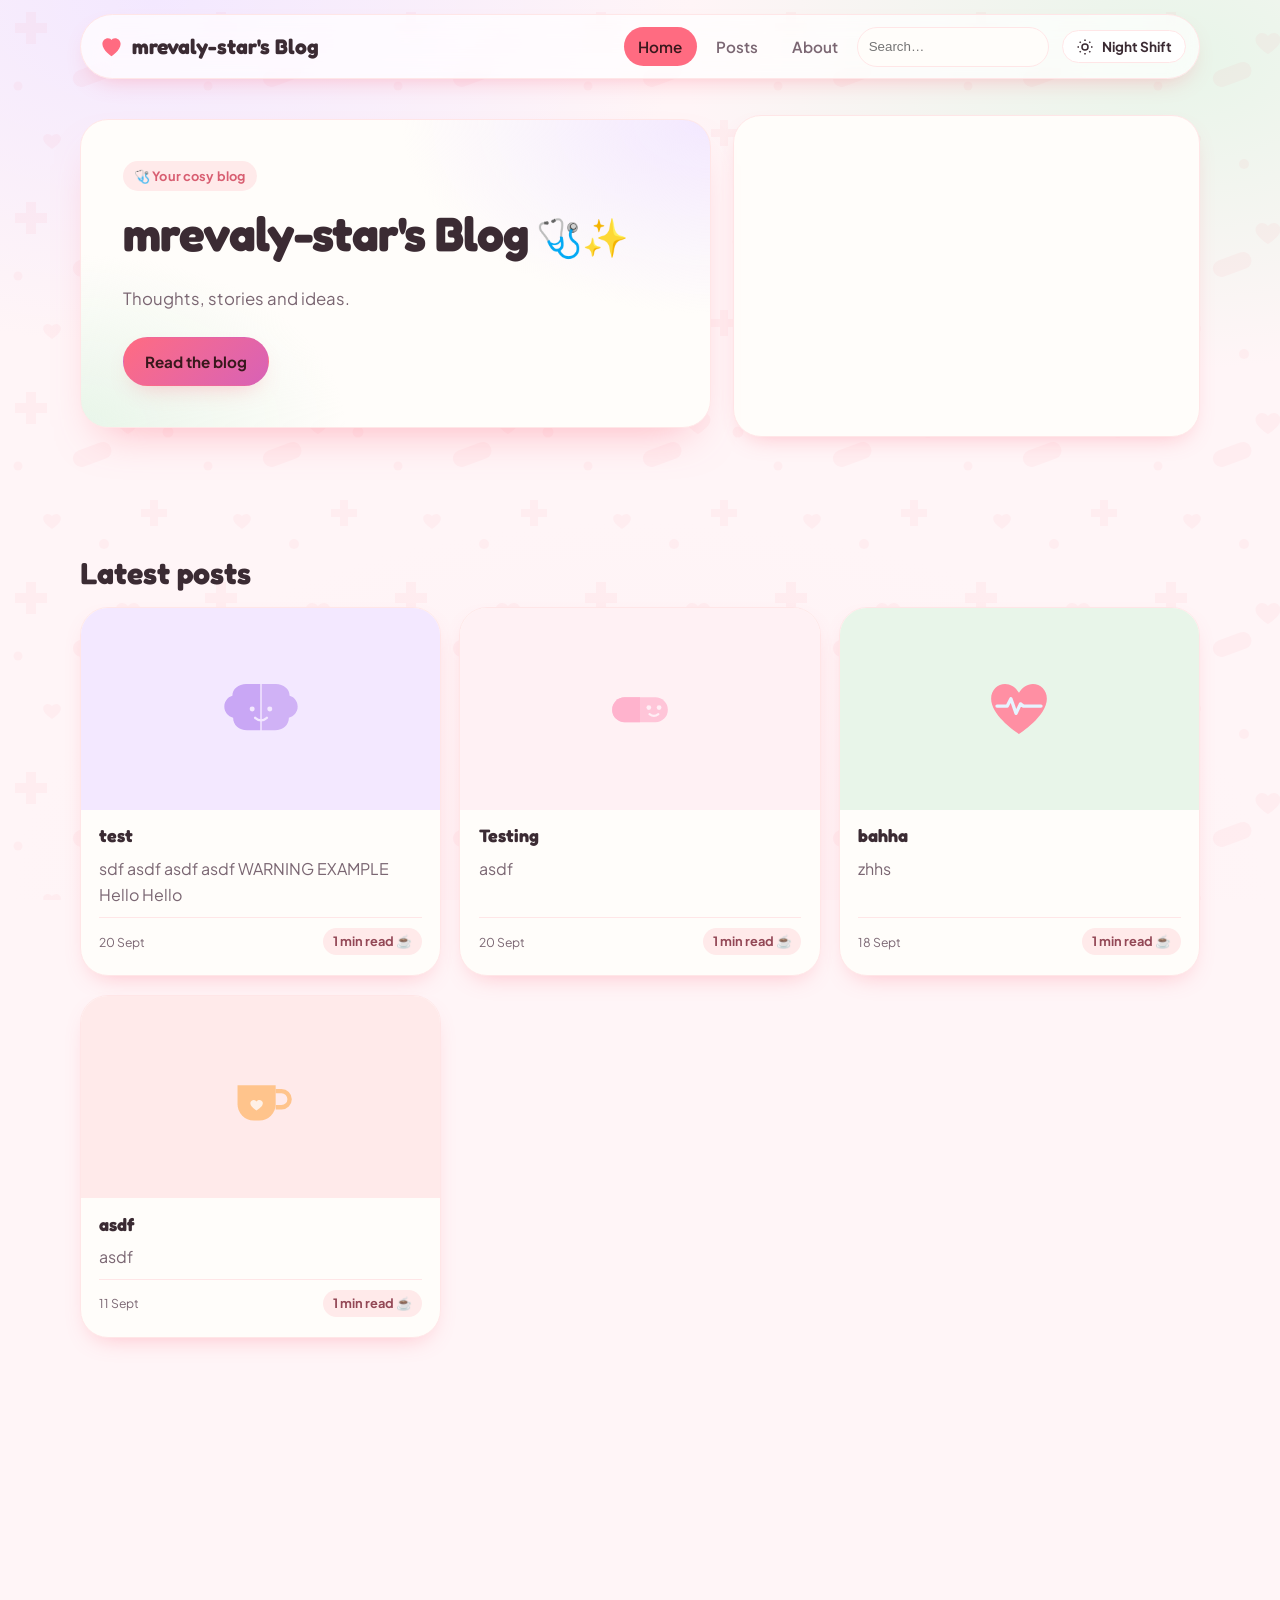
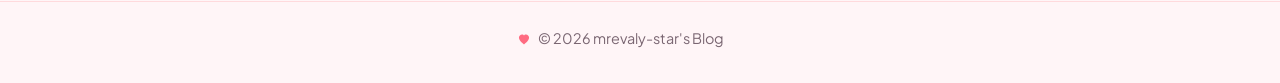
==== commit ad980281: "[gitblog] Publish: mrevaly-star's Blog" ====
--- a/index.html
+++ b/index.html
@@ -6,19 +6,19 @@
 <meta name="viewport" content="width=device-width, initial-scale=1">
 <title>mrevaly-star&#39;s Blog — Thoughts, stories and ideas.</title>
 <meta name="description" content="My thoughts, learning, and perspectives">
-<meta name="theme-color" content="#00a0e9">
+<meta name="theme-color" content="#ff6b81">
 <meta property="og:type" content="website">
 <meta property="og:title" content="mrevaly-star&#39;s Blog — Thoughts, stories and ideas.">
 <meta property="og:description" content="My thoughts, learning, and perspectives">
 <meta property="og:site_name" content="mrevaly-star&#39;s Blog">
 <meta name="twitter:card" content="summary">
-<link rel="icon" type="image/svg+xml" href="data:image/svg+xml,%3Csvg%20xmlns%3D%22http%3A%2F%2Fwww.w3.org%2F2000%2Fsvg%22%20viewBox%3D%220%200%2064%2064%22%3E%3Crect%20width%3D%2264%22%20height%3D%2264%22%20rx%3D%2214%22%20fill%3D%22%2300a0e9%22%2F%3E%3Ctext%20x%3D%2232%22%20y%3D%2233%22%20text-anchor%3D%22middle%22%20dominant-baseline%3D%22central%22%20font-family%3D%22system-ui%2C%20-apple-system%2C%20'Segoe%20UI'%2C%20Roboto%2C%20sans-serif%22%20font-size%3D%2240%22%20font-weight%3D%22700%22%20fill%3D%22%23fff%22%3EM%3C%2Ftext%3E%3C%2Fsvg%3E">
+<link rel="icon" type="image/svg+xml" href="data:image/svg+xml,%3Csvg%20xmlns%3D%22http%3A%2F%2Fwww.w3.org%2F2000%2Fsvg%22%20viewBox%3D%220%200%2064%2064%22%3E%3Crect%20width%3D%2264%22%20height%3D%2264%22%20rx%3D%2214%22%20fill%3D%22%23ff6b81%22%2F%3E%3Ctext%20x%3D%2232%22%20y%3D%2233%22%20text-anchor%3D%22middle%22%20dominant-baseline%3D%22central%22%20font-family%3D%22system-ui%2C%20-apple-system%2C%20'Segoe%20UI'%2C%20Roboto%2C%20sans-serif%22%20font-size%3D%2240%22%20font-weight%3D%22700%22%20fill%3D%22%23fff%22%3EM%3C%2Ftext%3E%3C%2Fsvg%3E">
 <link rel="alternate" type="application/rss+xml" title="mrevaly-star&#39;s Blog" href="./feed.xml">
 <link rel="preconnect" href="https://fonts.googleapis.com">
 <link rel="preconnect" href="https://fonts.gstatic.com" crossorigin>
-<link rel="preload" as="style" href="https://fonts.googleapis.com/css2?family=Fredoka:wght@700&amp;family=Nunito:wght@400;600;700&amp;display=swap" onload="this.onload=null;this.rel='stylesheet'">
-<noscript><link rel="stylesheet" href="https://fonts.googleapis.com/css2?family=Fredoka:wght@700&amp;family=Nunito:wght@400;600;700&amp;display=swap"></noscript>
-<link rel="stylesheet" href="./assets/site.css?v=hmjgzm">
+<link rel="preload" as="style" href="https://fonts.googleapis.com/css2?family=Fredoka:wght@700&amp;family=Plus+Jakarta+Sans:wght@400;600;700&amp;display=swap" onload="this.onload=null;this.rel='stylesheet'">
+<noscript><link rel="stylesheet" href="https://fonts.googleapis.com/css2?family=Fredoka:wght@700&amp;family=Plus+Jakarta+Sans:wght@400;600;700&amp;display=swap"></noscript>
+<link rel="stylesheet" href="./assets/site.css?v=lluqzf">
 
 </head>
 <body data-root="./">
@@ -34,7 +34,7 @@
 <a href="./posts/">Posts</a>
 <a href="./about/">About</a>
       <div class="nav-search"><input type="search" data-search-input="[data-search-results]" placeholder="Search…" aria-label="Search posts"><div class="search-results" data-search-results hidden></div></div>
-      
+      <button type="button" class="dark-toggle" data-dark-toggle aria-label="Toggle dark mode"><svg viewBox="0 0 24 24" width="18" height="18" fill="none" stroke="currentColor" stroke-width="2" aria-hidden="true"><circle cx="12" cy="12" r="4"/><path d="M12 2v2M12 20v2M4.9 4.9l1.4 1.4M17.7 17.7l1.4 1.4M2 12h2M20 12h2M4.9 19.1l1.4-1.4M17.7 6.3l1.4-1.4"/></svg></button>
     </nav>
   </div>
 </header><main><div class="page container page-home"><section class="sec sec-hero" data-section-id="sec_654a143e"><div class="hero hero--center">
@@ -46,7 +46,7 @@
     </div>
   </div></section>
 <section class="sec" data-section-id="sec_b64e6abc"><div class="prose"></div></section>
-<section class="sec sec-posts" data-section-id="sec_f657d0b6"><h2 class="sec-title">Latest posts</h2><div class="post-list post-list--cards"><article class="post-card post-card--cards">
+<section class="sec sec-posts" data-section-id="sec_f657d0b6"><h2 class="sec-title">Latest posts</h2><div class="post-list post-list--grid"><article class="post-card post-card--grid">
   
   <div class="post-card-body">
     <div class="post-card-meta"><time datetime="2026-09-20T09:00:00.000Z">20 Sept</time><span class="post-meta-rt">1 min read</span></div>
@@ -55,7 +55,7 @@
     
   </div>
 </article>
-<article class="post-card post-card--cards">
+<article class="post-card post-card--grid">
   
   <div class="post-card-body">
     <div class="post-card-meta"><time datetime="2026-09-20T09:00:00.000Z">20 Sept</time><span class="post-meta-rt">1 min read</span></div>
@@ -64,7 +64,7 @@
     
   </div>
 </article>
-<article class="post-card post-card--cards">
+<article class="post-card post-card--grid">
   
   <div class="post-card-body">
     <div class="post-card-meta"><time datetime="2026-09-18T09:00:00.000Z">18 Sept</time><span class="post-meta-rt">1 min read</span></div>
@@ -73,7 +73,7 @@
     
   </div>
 </article>
-<article class="post-card post-card--cards">
+<article class="post-card post-card--grid">
   
   <div class="post-card-body">
     <div class="post-card-meta"><time datetime="2026-09-11T09:00:00.000Z">11 Sept</time><span class="post-meta-rt">1 min read</span></div>
@@ -90,6 +90,6 @@
     <div class="footer-social"></div>
   </div>
 </footer></div>
-<script src="./assets/site.js?v=hmjgzm" defer></script>
+<script src="./assets/site.js?v=lluqzf" defer></script>
 </body>
 </html>
--- a/assets/site.css
+++ b/assets/site.css
@@ -1,18 +1,40 @@
 :root {
 
-    --color-primary: #00a0e9;
-    --color-accent: #ffc800;
-    --color-bg: #eaf7ff;
-    --color-surface: #f7fcff;
-    --color-text: #10395c;
-    --color-muted: #6a8aa6;
-    --color-border: color-mix(in srgb, #10395c 12%, transparent);
+    --color-primary: #ff6b81;
+    --color-accent: #a855f7;
+    --color-bg: #fff5f7;
+    --color-surface: #fffdfa;
+    --color-text: #3b2b33;
+    --color-muted: #7a6672;
+    --color-border: color-mix(in srgb, #3b2b33 12%, transparent);
 
     --font-heading: 'Fredoka', -apple-system, BlinkMacSystemFont, 'Segoe UI', sans-serif;
-    --font-body: 'Nunito', -apple-system, BlinkMacSystemFont, 'Segoe UI', sans-serif;
+    --font-body: 'Plus Jakarta Sans', -apple-system, BlinkMacSystemFont, 'Segoe UI', sans-serif;
     --radius: 16px;
     --space-scale: 1.25;
-    --container: 62rem;
+    --container: 75rem;
+}
+@media (prefers-color-scheme: dark) {
+  :root:not([data-theme="light"]) {
+
+    --color-primary: #ff6b81;
+    --color-accent: #a855f7;
+    --color-bg: #171717;
+    --color-surface: #242424;
+    --color-text: #e8e9ee;
+    --color-muted: #a0abbb;
+    --color-border: color-mix(in srgb, #e8e9ee 12%, transparent);
+  }
+}
+:root[data-theme="dark"] {
+
+    --color-primary: #ff6b81;
+    --color-accent: #a855f7;
+    --color-bg: #171717;
+    --color-surface: #242424;
+    --color-text: #e8e9ee;
+    --color-muted: #a0abbb;
+    --color-border: color-mix(in srgb, #e8e9ee 12%, transparent);
 }
 
 *, *::before, *::after { box-sizing: border-box; }
@@ -248,187 +270,483 @@
   .post-content, .prose { max-width: 38rem; }
 }
 
-/* cute */
+/* nook */
 :root {
-  --cute-cloud: color-mix(in srgb, var(--color-surface) 88%, transparent);
-  --cute-line: color-mix(in srgb, var(--color-primary) 38%, var(--color-bg));
-  --cute-drop: color-mix(in srgb, var(--color-primary) 26%, transparent);
-  --cute-press: color-mix(in srgb, var(--color-primary) 55%, var(--color-text));
-}
-
+  --nook-glass: rgba(255, 255, 255, 0.72);
+  --nook-edge: color-mix(in srgb, var(--color-primary) 16%, var(--color-surface));
+  --nook-card: var(--color-surface);
+  --nook-card-2: #ffffff;
+  --nook-wash-a: #f3e8ff;
+  --nook-wash-b: #e8f5e9;
+  --nook-wash-c: #fff1f4;
+  --nook-soft: color-mix(in srgb, var(--color-primary) 13%, var(--color-surface));
+  /* Ink for anything sitting on the primary colour. White on this blush pink
+     is 2.7:1 — under AA for text this size — so pills and buttons take a deep
+     wine mixed from the pink itself: 5.8:1 on the flat colour, 4.8:1 at the
+     violet end of the button's gradient, and it still reads as part of the
+     palette rather than as black. */
+  --nook-on-primary: color-mix(in srgb, var(--color-primary) 22%, #000);
+  --nook-shadow: 0 10px 24px -12px color-mix(in srgb, var(--color-primary) 45%, transparent);
+  --nook-shadow-lg: 0 22px 44px -22px color-mix(in srgb, var(--color-primary) 50%, transparent);
+  --nook-glow: 0 0 0 4px color-mix(in srgb, var(--color-primary) 15%, transparent);
+  --nook-doodles: url("data:image/svg+xml;utf8,<svg xmlns='http://www.w3.org/2000/svg' width='190' height='190' viewBox='0 0 190 190'><g fill='%23ff6b81' fill-opacity='0.05'><path d='M26 12h10v11h11v10H36v11H26V33H15V23h11z'/><path d='M150 120h8v9h9v8h-9v9h-8v-9h-9v-8h9z'/><path d='M128 36c-4-5-11-3.6-12.4 2.3-1.4 6.2 7.4 12.6 12.4 16 5-3.4 13.8-9.8 12.4-16-1.4-5.9-8.4-7.3-12.4-2.3z'/><path d='M52 136c-2.8-3.4-7.9-2.6-8.8 1.6-1 4.4 5.2 9 8.8 11.4 3.6-2.4 9.8-7 8.8-11.4-.9-4.2-6-5-8.8-1.6z'/><rect x='72' y='66' width='40' height='17' rx='8.5' transform='rotate(-20 92 74)'/><circle cx='168' cy='52' r='5.5'/><circle cx='18' cy='86' r='4.5'/><circle cx='104' cy='164' r='5'/></g></svg>");
+  --nook-motifs: url("data:image/svg+xml;utf8,<svg xmlns='http://www.w3.org/2000/svg' width='190' height='190' viewBox='0 0 190 190'><g fill='%23ff6b81' fill-opacity='0.05'><path d='M26 12h10v11h11v10H36v11H26V33H15V23h11z'/><path d='M150 120h8v9h9v8h-9v9h-8v-9h-9v-8h9z'/><path d='M128 36c-4-5-11-3.6-12.4 2.3-1.4 6.2 7.4 12.6 12.4 16 5-3.4 13.8-9.8 12.4-16-1.4-5.9-8.4-7.3-12.4-2.3z'/><path d='M52 136c-2.8-3.4-7.9-2.6-8.8 1.6-1 4.4 5.2 9 8.8 11.4 3.6-2.4 9.8-7 8.8-11.4-.9-4.2-6-5-8.8-1.6z'/><rect x='72' y='66' width='40' height='17' rx='8.5' transform='rotate(-20 92 74)'/><circle cx='168' cy='52' r='5.5'/><circle cx='18' cy='86' r='4.5'/><circle cx='104' cy='164' r='5'/></g></svg>");
+  --nook-tip-bg: #fff8e1; --nook-tip-edge: #ffe08a; --nook-tip-ink: #8a6100;
+  --nook-pearl-bg: #ffeef5; --nook-pearl-edge: #ffc2d8; --nook-pearl-ink: #a8285c;
+  --nook-warn-bg: #ffeeea; --nook-warn-edge: #ffb4a2; --nook-warn-ink: #b23b1f;
+  --nook-thumb-a: url("data:image/svg+xml;utf8,<svg xmlns='http://www.w3.org/2000/svg' width='120' height='120' viewBox='0 0 120 120'><path d='M40 26c-11 0-19 7-19 16-7 2-11 8-11 15s5 13 12 15c0 10 8 17 19 17h18V26z' fill='%23c9a7f5'/><path d='M80 26c11 0 19 7 19 16 7 2 11 8 11 15s-5 13-12 15c0 10-8 17-19 17H61V26z' fill='%23c9a7f5' fill-opacity='0.82'/><circle cx='48' cy='60' r='3.4' fill='%23f3e8ff'/><circle cx='72' cy='60' r='3.4' fill='%23f3e8ff'/><path d='M52 72q8 7 16 0' stroke='%23f3e8ff' stroke-width='3.2' fill='none' stroke-linecap='round'/></svg>");
+  --nook-thumb-b: url("data:image/svg+xml;utf8,<svg xmlns='http://www.w3.org/2000/svg' width='120' height='120' viewBox='0 0 120 120'><rect x='22' y='44' width='76' height='34' rx='17' fill='%23ffb3cd' fill-opacity='0.7'/><path d='M39 44h21v34H39a17 17 0 0 1 0-34z' fill='%23ffb3cd'/><circle cx='72' cy='58' r='3.2' fill='%23ffeef5'/><circle cx='86' cy='58' r='3.2' fill='%23ffeef5'/><path d='M73 67q6 5 12 0' stroke='%23ffeef5' stroke-width='3' fill='none' stroke-linecap='round'/></svg>");
+  --nook-thumb-c: url("data:image/svg+xml;utf8,<svg xmlns='http://www.w3.org/2000/svg' width='120' height='120' viewBox='0 0 120 120'><path d='M60 94S22 70 22 46c0-12 9-20 19-20 8 0 15 5 19 12 4-7 11-12 19-12 10 0 19 8 19 20 0 24-38 48-38 48z' fill='%23ff8fa3'/><path d='M30 56h14l5-10 7 20 6-13 4 3h24' fill='none' stroke='%23e6f4ff' stroke-width='4.5' stroke-linecap='round' stroke-linejoin='round'/></svg>");
+  --nook-thumb-d: url("data:image/svg+xml;utf8,<svg xmlns='http://www.w3.org/2000/svg' width='120' height='120' viewBox='0 0 120 120'><path d='M28 44h52v26a22 22 0 0 1-22 22H50a22 22 0 0 1-22-22z' fill='%23ffc48c'/><path d='M80 52h8a11 11 0 0 1 0 22h-8' fill='none' stroke='%23ffc48c' stroke-width='6'/><path d='M54 66c-2.6-3.2-7.4-2.4-8.4 1.6-1 4.2 5 8.6 8.4 10.8 3.4-2.2 9.4-6.6 8.4-10.8-1-4-5.8-4.8-8.4-1.6z' fill='%23fff1e6'/></svg>");
+}
+@media (prefers-color-scheme: dark) { :root:not([data-theme="light"]) { --nook-glass: rgba(36, 30, 53, 0.72);
+    --nook-edge: #3a3052;
+    --nook-card: #241e35;
+    --nook-card-2: #2b2340;
+    --nook-wash-a: rgba(168, 85, 247, 0.22);
+    --nook-wash-b: rgba(74, 222, 128, 0.14);
+    --nook-wash-c: rgba(255, 133, 162, 0.16);
+    --nook-soft: rgba(255, 133, 162, 0.16);
+    --nook-shadow: 0 12px 26px -14px rgba(0, 0, 0, 0.7);
+    --nook-shadow-lg: 0 24px 48px -24px rgba(0, 0, 0, 0.85);
+    --nook-glow: 0 0 0 4px rgba(255, 133, 162, 0.18);
+    --nook-doodles: url("data:image/svg+xml;utf8,<svg xmlns='http://www.w3.org/2000/svg' width='190' height='190' viewBox='0 0 190 190'><g fill='%23ff6b81' fill-opacity='0.1'><path d='M26 12h10v11h11v10H36v11H26V33H15V23h11z'/><path d='M150 120h8v9h9v8h-9v9h-8v-9h-9v-8h9z'/><path d='M128 36c-4-5-11-3.6-12.4 2.3-1.4 6.2 7.4 12.6 12.4 16 5-3.4 13.8-9.8 12.4-16-1.4-5.9-8.4-7.3-12.4-2.3z'/><path d='M52 136c-2.8-3.4-7.9-2.6-8.8 1.6-1 4.4 5.2 9 8.8 11.4 3.6-2.4 9.8-7 8.8-11.4-.9-4.2-6-5-8.8-1.6z'/><rect x='72' y='66' width='40' height='17' rx='8.5' transform='rotate(-20 92 74)'/><circle cx='168' cy='52' r='5.5'/><circle cx='18' cy='86' r='4.5'/><circle cx='104' cy='164' r='5'/></g></svg>");
+    --nook-motifs: url("data:image/svg+xml;utf8,<svg xmlns='http://www.w3.org/2000/svg' width='190' height='190' viewBox='0 0 190 190'><g fill='%23ff6b81' fill-opacity='0.1'><path d='M26 12h10v11h11v10H36v11H26V33H15V23h11z'/><path d='M150 120h8v9h9v8h-9v9h-8v-9h-9v-8h9z'/><path d='M128 36c-4-5-11-3.6-12.4 2.3-1.4 6.2 7.4 12.6 12.4 16 5-3.4 13.8-9.8 12.4-16-1.4-5.9-8.4-7.3-12.4-2.3z'/><path d='M52 136c-2.8-3.4-7.9-2.6-8.8 1.6-1 4.4 5.2 9 8.8 11.4 3.6-2.4 9.8-7 8.8-11.4-.9-4.2-6-5-8.8-1.6z'/><rect x='72' y='66' width='40' height='17' rx='8.5' transform='rotate(-20 92 74)'/><circle cx='168' cy='52' r='5.5'/><circle cx='18' cy='86' r='4.5'/><circle cx='104' cy='164' r='5'/></g></svg>");
+    --nook-tip-bg: #33291a; --nook-tip-edge: #8a6d2f; --nook-tip-ink: #ffd88a;
+    --nook-pearl-bg: #352031; --nook-pearl-edge: #a8558a; --nook-pearl-ink: #ffb3d1;
+    --nook-warn-bg: #3a2320; --nook-warn-edge: #b0614d; --nook-warn-ink: #ffb3a0;
+    --nook-thumb-a: url("data:image/svg+xml;utf8,<svg xmlns='http://www.w3.org/2000/svg' width='120' height='120' viewBox='0 0 120 120'><path d='M40 26c-11 0-19 7-19 16-7 2-11 8-11 15s5 13 12 15c0 10 8 17 19 17h18V26z' fill='%23c9a7f5'/><path d='M80 26c11 0 19 7 19 16 7 2 11 8 11 15s-5 13-12 15c0 10-8 17-19 17H61V26z' fill='%23c9a7f5' fill-opacity='0.82'/><circle cx='48' cy='60' r='3.4' fill='%232f2748'/><circle cx='72' cy='60' r='3.4' fill='%232f2748'/><path d='M52 72q8 7 16 0' stroke='%232f2748' stroke-width='3.2' fill='none' stroke-linecap='round'/></svg>");
+    --nook-thumb-b: url("data:image/svg+xml;utf8,<svg xmlns='http://www.w3.org/2000/svg' width='120' height='120' viewBox='0 0 120 120'><rect x='22' y='44' width='76' height='34' rx='17' fill='%23ffb3cd' fill-opacity='0.7'/><path d='M39 44h21v34H39a17 17 0 0 1 0-34z' fill='%23ffb3cd'/><circle cx='72' cy='58' r='3.2' fill='%233a2438'/><circle cx='86' cy='58' r='3.2' fill='%233a2438'/><path d='M73 67q6 5 12 0' stroke='%233a2438' stroke-width='3' fill='none' stroke-linecap='round'/></svg>");
+    --nook-thumb-c: url("data:image/svg+xml;utf8,<svg xmlns='http://www.w3.org/2000/svg' width='120' height='120' viewBox='0 0 120 120'><path d='M60 94S22 70 22 46c0-12 9-20 19-20 8 0 15 5 19 12 4-7 11-12 19-12 10 0 19 8 19 20 0 24-38 48-38 48z' fill='%23ff8fa3'/><path d='M30 56h14l5-10 7 20 6-13 4 3h24' fill='none' stroke='%2325384a' stroke-width='4.5' stroke-linecap='round' stroke-linejoin='round'/></svg>");
+    --nook-thumb-d: url("data:image/svg+xml;utf8,<svg xmlns='http://www.w3.org/2000/svg' width='120' height='120' viewBox='0 0 120 120'><path d='M28 44h52v26a22 22 0 0 1-22 22H50a22 22 0 0 1-22-22z' fill='%23ffc48c'/><path d='M80 52h8a11 11 0 0 1 0 22h-8' fill='none' stroke='%23ffc48c' stroke-width='6'/><path d='M54 66c-2.6-3.2-7.4-2.4-8.4 1.6-1 4.2 5 8.6 8.4 10.8 3.4-2.2 9.4-6.6 8.4-10.8-1-4-5.8-4.8-8.4-1.6z' fill='%233b2e22'/></svg>"); } }
+:root[data-theme="dark"] { --nook-glass: rgba(36, 30, 53, 0.72);
+    --nook-edge: #3a3052;
+    --nook-card: #241e35;
+    --nook-card-2: #2b2340;
+    --nook-wash-a: rgba(168, 85, 247, 0.22);
+    --nook-wash-b: rgba(74, 222, 128, 0.14);
+    --nook-wash-c: rgba(255, 133, 162, 0.16);
+    --nook-soft: rgba(255, 133, 162, 0.16);
+    --nook-shadow: 0 12px 26px -14px rgba(0, 0, 0, 0.7);
+    --nook-shadow-lg: 0 24px 48px -24px rgba(0, 0, 0, 0.85);
+    --nook-glow: 0 0 0 4px rgba(255, 133, 162, 0.18);
+    --nook-doodles: url("data:image/svg+xml;utf8,<svg xmlns='http://www.w3.org/2000/svg' width='190' height='190' viewBox='0 0 190 190'><g fill='%23ff6b81' fill-opacity='0.1'><path d='M26 12h10v11h11v10H36v11H26V33H15V23h11z'/><path d='M150 120h8v9h9v8h-9v9h-8v-9h-9v-8h9z'/><path d='M128 36c-4-5-11-3.6-12.4 2.3-1.4 6.2 7.4 12.6 12.4 16 5-3.4 13.8-9.8 12.4-16-1.4-5.9-8.4-7.3-12.4-2.3z'/><path d='M52 136c-2.8-3.4-7.9-2.6-8.8 1.6-1 4.4 5.2 9 8.8 11.4 3.6-2.4 9.8-7 8.8-11.4-.9-4.2-6-5-8.8-1.6z'/><rect x='72' y='66' width='40' height='17' rx='8.5' transform='rotate(-20 92 74)'/><circle cx='168' cy='52' r='5.5'/><circle cx='18' cy='86' r='4.5'/><circle cx='104' cy='164' r='5'/></g></svg>");
+    --nook-motifs: url("data:image/svg+xml;utf8,<svg xmlns='http://www.w3.org/2000/svg' width='190' height='190' viewBox='0 0 190 190'><g fill='%23ff6b81' fill-opacity='0.1'><path d='M26 12h10v11h11v10H36v11H26V33H15V23h11z'/><path d='M150 120h8v9h9v8h-9v9h-8v-9h-9v-8h9z'/><path d='M128 36c-4-5-11-3.6-12.4 2.3-1.4 6.2 7.4 12.6 12.4 16 5-3.4 13.8-9.8 12.4-16-1.4-5.9-8.4-7.3-12.4-2.3z'/><path d='M52 136c-2.8-3.4-7.9-2.6-8.8 1.6-1 4.4 5.2 9 8.8 11.4 3.6-2.4 9.8-7 8.8-11.4-.9-4.2-6-5-8.8-1.6z'/><rect x='72' y='66' width='40' height='17' rx='8.5' transform='rotate(-20 92 74)'/><circle cx='168' cy='52' r='5.5'/><circle cx='18' cy='86' r='4.5'/><circle cx='104' cy='164' r='5'/></g></svg>");
+    --nook-tip-bg: #33291a; --nook-tip-edge: #8a6d2f; --nook-tip-ink: #ffd88a;
+    --nook-pearl-bg: #352031; --nook-pearl-edge: #a8558a; --nook-pearl-ink: #ffb3d1;
+    --nook-warn-bg: #3a2320; --nook-warn-edge: #b0614d; --nook-warn-ink: #ffb3a0;
+    --nook-thumb-a: url("data:image/svg+xml;utf8,<svg xmlns='http://www.w3.org/2000/svg' width='120' height='120' viewBox='0 0 120 120'><path d='M40 26c-11 0-19 7-19 16-7 2-11 8-11 15s5 13 12 15c0 10 8 17 19 17h18V26z' fill='%23c9a7f5'/><path d='M80 26c11 0 19 7 19 16 7 2 11 8 11 15s-5 13-12 15c0 10-8 17-19 17H61V26z' fill='%23c9a7f5' fill-opacity='0.82'/><circle cx='48' cy='60' r='3.4' fill='%232f2748'/><circle cx='72' cy='60' r='3.4' fill='%232f2748'/><path d='M52 72q8 7 16 0' stroke='%232f2748' stroke-width='3.2' fill='none' stroke-linecap='round'/></svg>");
+    --nook-thumb-b: url("data:image/svg+xml;utf8,<svg xmlns='http://www.w3.org/2000/svg' width='120' height='120' viewBox='0 0 120 120'><rect x='22' y='44' width='76' height='34' rx='17' fill='%23ffb3cd' fill-opacity='0.7'/><path d='M39 44h21v34H39a17 17 0 0 1 0-34z' fill='%23ffb3cd'/><circle cx='72' cy='58' r='3.2' fill='%233a2438'/><circle cx='86' cy='58' r='3.2' fill='%233a2438'/><path d='M73 67q6 5 12 0' stroke='%233a2438' stroke-width='3' fill='none' stroke-linecap='round'/></svg>");
+    --nook-thumb-c: url("data:image/svg+xml;utf8,<svg xmlns='http://www.w3.org/2000/svg' width='120' height='120' viewBox='0 0 120 120'><path d='M60 94S22 70 22 46c0-12 9-20 19-20 8 0 15 5 19 12 4-7 11-12 19-12 10 0 19 8 19 20 0 24-38 48-38 48z' fill='%23ff8fa3'/><path d='M30 56h14l5-10 7 20 6-13 4 3h24' fill='none' stroke='%2325384a' stroke-width='4.5' stroke-linecap='round' stroke-linejoin='round'/></svg>");
+    --nook-thumb-d: url("data:image/svg+xml;utf8,<svg xmlns='http://www.w3.org/2000/svg' width='120' height='120' viewBox='0 0 120 120'><path d='M28 44h52v26a22 22 0 0 1-22 22H50a22 22 0 0 1-22-22z' fill='%23ffc48c'/><path d='M80 52h8a11 11 0 0 1 0 22h-8' fill='none' stroke='%23ffc48c' stroke-width='6'/><path d='M54 66c-2.6-3.2-7.4-2.4-8.4 1.6-1 4.2 5 8.6 8.4 10.8 3.4-2.2 9.4-6.6 8.4-10.8-1-4-5.8-4.8-8.4-1.6z' fill='%233b2e22'/></svg>"); }
+/* the mock-up's page: 16px body text, a 70rem measure and the gutter outside
+   the container rather than padded inside it. The blog's own body size scales
+   with the viewport, which made every em-based size downstream run larger. */
+body { font-size: 1rem; }
+.container {
+  width: min(100% - 2rem, min(var(--container), 70rem));
+  max-width: none; padding-inline: 0;
+}
+/* pastel washes, with the doodles drifting over them */
 body {
   background:
-    radial-gradient(30vmax 18vmax at 50% 104%, color-mix(in srgb, var(--color-accent) 18%, transparent), transparent 68%),
-    linear-gradient(180deg, color-mix(in srgb, var(--color-primary) 16%, var(--color-bg)), var(--color-bg) 46%);
+    radial-gradient(60% 55% at 12% 0%, var(--nook-wash-a), transparent 70%),
+    radial-gradient(55% 50% at 92% 6%, var(--nook-wash-b), transparent 70%),
+    radial-gradient(70% 60% at 50% 100%, var(--nook-wash-c), transparent 70%),
+    var(--color-bg);
   background-attachment: fixed;
 }
-/* clouds: overlapping puffs on their own fixed layer, drifting very slowly */
 body::before {
-  content: ""; position: fixed; z-index: -1; pointer-events: none;
-  inset: 0 -12vmax auto -12vmax; height: 46vmax;
+  content: ""; position: fixed; inset: 0; z-index: 0; pointer-events: none;
+  background: var(--nook-doodles) repeat 0 0 / 190px 190px;
+}
+/* the page's own wrapper is static, so without this the doodles are painted
+   over the cards rather than behind them */
+body > * { position: relative; z-index: 1; }
+
+/* ── the header floats, as a glass pill ─────────────────────── */
+/* the gap above the bar has to live on the sticky element itself. With the
+   margin on the inner bar instead, the header starts flush to the top and
+   then drops to its sticky offset on the first scroll — which reads as the
+   navbar sliding about. */
+.site-header { background: none; border-bottom: 0; top: 0.9rem; margin-top: 0.9rem; }
+.site-header::before { content: none; }
+/* .tpl-minimal .site-header-inner in the structure sheet outranks a bare
+   class here, which is why the bar sat taller than the mock-up's */
+[class*="tpl-"] .site-header-inner {
+  margin-block: 0;
+  padding: 0.7rem 0.8rem 0.7rem 1.15rem;
+  gap: 1rem;
+  border-radius: 999px;
+  border: 1px solid var(--nook-edge);
+  background: var(--nook-glass);
+  -webkit-backdrop-filter: blur(14px) saturate(140%);
+  backdrop-filter: blur(14px) saturate(140%);
+  box-shadow: var(--nook-shadow);
+}
+.site-brand { font-size: 1.32rem; gap: 0.55rem; }
+/* the blog's name wears a little heart, and it beats */
+.site-brand::before {
+  content: ""; flex: none; width: 1.15em; height: 1.15em;
+  background: var(--color-primary);
+  -webkit-mask: url("data:image/svg+xml;utf8,<svg xmlns='http://www.w3.org/2000/svg' viewBox='0 0 24 24'><path d='M12 21S3.5 15.6 3.5 9.6C3.5 6.5 6 4.3 8.7 4.3c1.8 0 3 .9 3.3 1.7.3-.8 1.5-1.7 3.3-1.7 2.7 0 5.2 2.2 5.2 5.3 0 6-8.5 11.4-8.5 11.4z' fill='%23000'/></svg>") no-repeat center / contain;
+  mask: url("data:image/svg+xml;utf8,<svg xmlns='http://www.w3.org/2000/svg' viewBox='0 0 24 24'><path d='M12 21S3.5 15.6 3.5 9.6C3.5 6.5 6 4.3 8.7 4.3c1.8 0 3 .9 3.3 1.7.3-.8 1.5-1.7 3.3-1.7 2.7 0 5.2 2.2 5.2 5.3 0 6-8.5 11.4-8.5 11.4z' fill='%23000'/></svg>") no-repeat center / contain;
+  filter: drop-shadow(0 0 6px color-mix(in srgb, var(--color-primary) 55%, transparent));
+}
+.site-brand:has(.site-brand-avatar)::before { display: none; }
+@media (prefers-reduced-motion: no-preference) {
+  .site-brand::before { animation: nook-beat 2.2s ease-in-out infinite; transform-origin: 50% 55%; }
+}
+@keyframes nook-beat {
+  0%, 62%, 100% { transform: scale(1); }
+  14% { transform: scale(1.22); }
+  28% { transform: scale(1); }
+  40% { transform: scale(1.13); }
+}
+.site-nav { gap: 0.3rem; }
+.site-nav a {
+  padding: 0.45em 0.95em; border-radius: 999px; font-weight: 600;
+  color: var(--color-muted);
+  transition: background 0.2s ease, color 0.2s ease, transform 0.2s ease;
+}
+.site-nav a:hover { background: var(--nook-soft); color: var(--color-primary); transform: translateY(-1px); }
+.site-nav a[aria-current="page"] { background: var(--color-primary); color: var(--nook-on-primary); }
+/* the blog already ships a dark-mode button; here it says what it does */
+.dark-toggle {
+  width: auto; height: auto; gap: 0.45rem;
+  padding: 0.5em 1em; border-radius: 999px;
+  border: 1px solid var(--nook-edge); background: var(--nook-card-2);
+  font-family: var(--font-body); font-weight: 700; font-size: 0.85rem;
+  transition: transform 0.2s ease, box-shadow 0.2s ease;
+}
+.dark-toggle { margin-left: 0.5rem; }
+.dark-toggle::after { content: "Night Shift"; }
+:root[data-theme="dark"] .dark-toggle::after { content: "Day Shift"; }
+.dark-toggle:hover { transform: translateY(-1px); box-shadow: var(--nook-glow); }
+.nav-search input { border-radius: 999px; border-color: var(--nook-edge); }
+
+/* ── the hero is the greeting card ──────────────────────────── */
+.sec-hero { padding-block: clamp(1.6rem, 4vw, 2.8rem); }
+.sec-hero .hero {
+  position: relative; overflow: hidden;
+  padding: clamp(1.5rem, 4vw, 2.6rem);
+  border-radius: 28px;
+  border: 1px solid var(--nook-edge);
   background:
-    radial-gradient(9vmax 6vmax at 8% 8%, var(--cute-cloud) 0 52%, transparent 74%),
-    radial-gradient(12vmax 8vmax at 15% 6%, var(--cute-cloud) 0 52%, transparent 74%),
-    radial-gradient(8vmax 5vmax at 23% 9%, var(--cute-cloud) 0 52%, transparent 74%),
-    radial-gradient(10vmax 6vmax at 70% 5%, var(--cute-cloud) 0 52%, transparent 74%),
-    radial-gradient(13vmax 8vmax at 78% 8%, var(--cute-cloud) 0 52%, transparent 74%),
-    radial-gradient(8vmax 5vmax at 86% 5%, var(--cute-cloud) 0 52%, transparent 74%),
-    radial-gradient(11vmax 7vmax at 45% 16%, var(--cute-cloud) 0 52%, transparent 76%);
-  animation: cute-drift 80s ease-in-out infinite alternate;
-}
-@keyframes cute-drift { from { transform: translateX(-2.5vmax); } to { transform: translateX(2.5vmax); } }
-@media (prefers-reduced-motion: reduce) { body::before { animation: none; } }
-.hero-title { text-shadow: 0 4px 0 color-mix(in srgb, var(--color-primary) 16%, transparent); }
-.post-card, .newsletter, .about, .post.container, .archive.container {
-  background: var(--color-surface);
-  border: 2px solid var(--cute-line);
-  border-radius: calc(var(--radius) * 1.6);
-  box-shadow: 0 6px 0 var(--cute-drop);
-}
-.post.container, .archive.container {
-  /* inset a little further than flat themes so the sky frames the page even on a phone */
-  width: min(100% - 2.2rem, var(--container));
-  margin-block: 1.5rem;
-  padding: clamp(1.5rem, 4vw, 2.75rem);
-  /* a wash of sky at the top so a long article is not one white slab */
-  background: linear-gradient(180deg, color-mix(in srgb, var(--color-primary) 13%, var(--color-surface)), var(--color-surface) 26%);
-}
-.post-title { position: relative; }
-.post-title::after {
-  content: ""; display: block; width: 3.2rem; height: 0.42rem; margin-top: 0.6rem; border-radius: 999px;
-  background: var(--color-accent);
-}
-/* a little colour variety across the grid, mixed from the theme's own two colours */
-.post-card--cards:nth-child(3n + 1) { background: linear-gradient(170deg, color-mix(in srgb, var(--color-primary) 10%, var(--color-surface)), var(--color-surface) 62%); }
-.post-card--cards:nth-child(3n + 2) { background: linear-gradient(170deg, color-mix(in srgb, var(--color-accent) 14%, var(--color-surface)), var(--color-surface) 62%); }
-.post-card--cards:nth-child(3n) { background: linear-gradient(170deg, color-mix(in srgb, var(--color-primary) 6%, var(--color-surface)), color-mix(in srgb, var(--color-accent) 8%, var(--color-surface)) 90%); }
-.post-card { transition: transform 0.22s cubic-bezier(.2,.9,.3,1.2), box-shadow 0.22s ease; overflow: hidden; }
-.post-card:hover { transform: translateY(-6px) rotate(-0.8deg); box-shadow: 0 14px 0 var(--cute-drop); }
-.post-card-cover img, .hero-image img { border-radius: calc(var(--radius) * 1.2); }
-.newsletter { background: linear-gradient(160deg, color-mix(in srgb, var(--color-accent) 18%, var(--color-surface)), var(--color-surface) 70%); }
-/* .about has no padding of its own — without this the text sits on the border */
-.about { padding: clamp(1.25rem, 4vw, 2.5rem); }
-.sec-title { display: flex; align-items: center; gap: 0.5rem; }
-.sec-title::before {
-  content: ""; flex: none; width: 0.62em; height: 0.62em; border-radius: 999px;
-  background: var(--color-accent); box-shadow: 0 0 0 3px color-mix(in srgb, var(--color-accent) 28%, transparent);
-}
-/* ── the hero, as a little paper scene ──────────────────────── */
-.sec-hero { position: relative; isolation: isolate; overflow: hidden; }
-/* a soft halo under the title, with a pastel rainbow arching over it */
-.sec-hero::before {
-  content: ""; position: absolute; z-index: -2; left: 50%; top: 2%; width: min(54rem, 96vw); aspect-ratio: 5 / 3;
-  transform: translateX(-50%);
-  background: radial-gradient(closest-side, var(--color-surface) 0 34%, color-mix(in srgb, var(--color-surface) 55%, transparent) 58%, transparent 78%);
-  opacity: 0.8;
-}
-/* a pastel rainbow arching over the title, pinned to the title so it tracks it.
-   The radius is explicit: closest-side collapses when the centre sits on an edge. */
-.hero-title { position: relative; }
-.hero-title::before {
-  content: ""; position: absolute; z-index: -1; left: 50%; bottom: 34%;
-  width: min(32rem, 86vw); aspect-ratio: 2 / 1; transform: translateX(-50%);
-  background: radial-gradient(16rem 8rem at 50% 100%,
-    transparent 0 66%,
-    color-mix(in srgb, var(--color-primary) 32%, transparent) 66% 73%,
-    color-mix(in srgb, var(--color-surface) 75%, transparent) 73% 77%,
-    color-mix(in srgb, var(--color-accent) 66%, transparent) 77% 84%,
-    transparent 84.5%);
-  -webkit-mask-image: linear-gradient(to right, transparent, #000 16%, #000 84%, transparent);
-  mask-image: linear-gradient(to right, transparent, #000 16%, #000 84%, transparent);
-}
-.hero--left .hero-title::before { display: none; }
-/* a big friendly bell hanging into the scene */
-.sec-hero::after {
-  content: ""; position: absolute; z-index: -1; right: 2vw; top: 8%;
-  width: min(17vw, 9.5rem); aspect-ratio: 4 / 5;
-  background: linear-gradient(160deg, color-mix(in srgb, var(--color-accent) 92%, #fff), var(--color-accent) 62%);
-  clip-path: polygon(
-    44% 2%, 56% 2%, 60% 9%, 72% 17%, 79% 32%, 82% 52%, 85% 66%, 93% 76%, 95% 83%,
-    56% 83%, 57% 92%, 53% 96%, 47% 96%, 43% 92%, 44% 83%,
-    5% 83%, 7% 76%, 15% 66%, 18% 52%, 21% 32%, 28% 17%, 40% 9%);
-  filter: drop-shadow(0 7px 0 color-mix(in srgb, var(--color-primary) 20%, transparent));
-}
-.hero { position: relative; }
-/* three bubbles drifting around the title */
-.hero::after {
-  content: ""; position: absolute; z-index: -1; inset: 6% 6% 16%; pointer-events: none;
-  background:
-    radial-gradient(0.55rem 0.55rem at 9% 26%, color-mix(in srgb, var(--color-accent) 85%, var(--color-surface)) 0 58%, transparent 60%),
-    radial-gradient(0.34rem 0.34rem at 17% 62%, color-mix(in srgb, var(--color-primary) 55%, var(--color-surface)) 0 58%, transparent 60%),
-    radial-gradient(0.48rem 0.48rem at 90% 36%, color-mix(in srgb, var(--color-accent) 75%, var(--color-surface)) 0 58%, transparent 60%);
-}
-/* a few soft puffs settling along the bottom of the scene */
-.hero::before {
-  content: ""; position: absolute; z-index: -1; left: -10vw; right: -10vw; bottom: -2.5rem; height: 9rem;
-  background:
-    radial-gradient(7rem 3.4rem at 14% 100%, var(--cute-cloud) 0 52%, transparent 76%),
-    radial-gradient(9rem 4rem at 30% 104%, var(--cute-cloud) 0 52%, transparent 76%),
-    radial-gradient(8rem 3.6rem at 62% 102%, var(--cute-cloud) 0 52%, transparent 76%),
-    radial-gradient(10rem 4.2rem at 84% 106%, var(--cute-cloud) 0 52%, transparent 76%);
-}
-@media (prefers-reduced-motion: no-preference) {
-  .sec-hero::after { animation: cute-bob 6s ease-in-out infinite; }
-}
-@keyframes cute-bob {
-  0%, 100% { transform: translateY(0) rotate(-1.5deg); }
-  50% { transform: translateY(7px) rotate(1.5deg); }
-}
-@media (max-width: 860px) {
-  /* smaller and higher, so it stops crowding the rainbow and the title */
-  .sec-hero::after { width: 19vw; right: -2vw; top: 2%; opacity: 0.75; }
-}
-.hero-title { text-shadow: 0 4px 0 color-mix(in srgb, var(--color-primary) 16%, transparent); }
-.btn { border-radius: 999px; font-weight: 700; }
-.btn-primary { box-shadow: 0 5px 0 var(--cute-press); }
-.btn-primary:hover { transform: translateY(-2px); box-shadow: 0 7px 0 var(--cute-press); }
-.btn-primary:active { transform: translateY(2px); box-shadow: 0 2px 0 var(--cute-press); }
+    radial-gradient(70% 90% at 100% 0%, var(--nook-wash-a), transparent 70%),
+    radial-gradient(60% 80% at 0% 100%, var(--nook-wash-b), transparent 70%),
+    var(--nook-card);
+  box-shadow: var(--nook-shadow-lg);
+}
+/* The greeting always reads from the left, like a note written by hand, and
+   whatever the section itself says: a centred block leaves the chip, the name
+   and the button on three different axes, and it fights the card beside it.
+   The structure sheet centres every hero with .tpl-minimal .hero, so this has
+   to out-reach that as well as the section's own .hero--center.
+   A hero with a photo keeps its row, where the two halves line up centred. */
+.sec-hero .hero:not(.hero--with-image) { text-align: left; align-items: flex-start; }
+.sec-hero .hero:not(.hero--with-image) .hero-subtitle { margin-inline: 0; }
+/* the little chip over the greeting */
+.sec-hero .hero-content::before {
+  content: "🩺 Your cosy blog";
+  display: inline-flex; align-items: center;
+  margin-bottom: 0.9rem; padding: 0.35em 0.9em;
+  border-radius: 999px; background: var(--nook-soft);
+  color: color-mix(in srgb, var(--color-primary) 80%, var(--color-text));
+  font-size: 0.8rem; font-weight: 700; letter-spacing: 0.01em;
+}
+.hero-title { font-size: clamp(1.9rem, 1.3rem + 2.6vw, 3rem); letter-spacing: -0.01em; }
+/* whatever she calls the blog, it gets the greeting's little icons */
+.sec-hero .hero-title::after { content: " 🩺✨"; font-size: 0.78em; white-space: nowrap; }
+.hero-subtitle { color: var(--color-muted); max-width: 46ch; font-size: 1.05rem; }
+/* the structure sheet sets .tpl-minimal .btn, which outranks a bare .btn */
+[class*="tpl-"] .btn, .btn {
+  border-radius: 999px; font-weight: 700; font-size: 0.95rem; padding: 0.7em 1.4em;
+}
+.btn-primary {
+  background: linear-gradient(135deg, var(--color-primary), color-mix(in srgb, var(--color-primary) 55%, var(--color-accent)));
+  border-color: transparent; box-shadow: var(--nook-shadow);
+  color: var(--nook-on-primary);
+}
+.btn:hover { transform: translateY(-2px); box-shadow: var(--nook-shadow-lg); }
+
+/* ── the hero's companion card ──────────────────────────────── */
+/* The mock-up's Daily Pulse, rebuilt from something she can actually write:
+   a Text section placed straight after the hero becomes a card beside it,
+   its heading the card's title and each list item a little pastel panel.
+   She fills it with whatever she likes — what she is revising, a quote, a
+   note to herself. Any other section still spans the page. */
+.page.container > .sec-hero + .sec:not([class*="sec-"]) > .prose {
+  padding: 1.3rem 1.3rem 1.5rem;
+  border-radius: 28px;
+  border: 1px solid var(--nook-edge);
+  background: var(--nook-card);
+  box-shadow: var(--nook-shadow);
+  display: flex; flex-direction: column; gap: 1.05rem;
+  height: 100%;
+}
+.page.container > .sec-hero + .sec:not([class*="sec-"]) > .prose > :is(h1, h2, h3) {
+  margin: 0; font-size: 1.12rem;
+  display: flex; align-items: baseline; justify-content: space-between; gap: 0.6rem;
+}
+/* today's date, written as {{today}} in the section and filled in by the page.
+   margin-left rather than space-between: the heading also carries its anchor
+   link, which would otherwise take the right-hand slot and shove the date in. */
+.today {
+  margin-left: auto;
+  font-family: var(--font-body); font-size: 0.68em; font-weight: 600;
+  color: var(--color-muted); white-space: nowrap;
+}
+/* a section link belongs on an article, not on a card in the margin */
+.prose .heading-anchor { display: none; }
+.page.container > .sec-hero + .sec:not([class*="sec-"]) > .prose > p { margin: 0; color: var(--color-muted); font-size: 0.95em; }
+.page.container > .sec-hero + .sec:not([class*="sec-"]) > .prose > ul {
+  list-style: none; margin: 0; padding: 0;
+  display: flex; flex-direction: column; gap: 0.55rem;
+}
+.page.container > .sec-hero + .sec:not([class*="sec-"]) > .prose > ul > li {
+  margin: 0; padding: 0.9rem 1rem;
+  border-radius: 20px; border: 1px solid var(--nook-edge);
+  background: var(--nook-card-2);
+  font-size: 1rem;
+}
+.page.container > .sec-hero + .sec:not([class*="sec-"]) > .prose > blockquote {
+  margin: 0; padding: 0.85em 1em; border-left: 0;
+  border-radius: 1rem; background: var(--nook-soft);
+  font-family: var(--font-heading); font-size: 0.98em;
+}
+@media (min-width: 960px) {
+  .page.container:has(> .sec-hero + .sec:not([class*="sec-"])) {
+    display: grid;
+    grid-template-columns: minmax(0, 1.35fr) minmax(0, 1fr);
+    gap: 1.4rem;
+    align-items: stretch;
+  }
+  .page.container > .sec { grid-column: 1 / -1; }
+  .page.container > .sec-hero { grid-column: 1; }
+  .page.container > .sec-hero + .sec:not([class*="sec-"]) {
+    grid-column: 2; padding-block: calc(1.8rem * var(--space-scale));
+  }
+  /* the two cards finish on the same line */
+  .page.container > .sec-hero > .hero { height: 100%; justify-content: center; }
+}
+
+/* ── sections and cards ─────────────────────────────────────── */
+.sec-title { font-size: clamp(1.4rem, 1.1rem + 1.1vw, 1.9rem); }
+/* the mock-up's grid: 275px columns, 1.15rem apart */
+.post-list { gap: 1.15rem; }
+.post-list--grid, .post-list--cards { grid-template-columns: repeat(auto-fill, minmax(min(100%, 275px), 1fr)); }
+.post-card--grid, .post-card--cards, .newsletter, .about {
+  border-radius: clamp(1rem, 2.2vw, 1.75rem);
+  border: 1px solid var(--nook-edge);
+  background: var(--nook-card);
+  box-shadow: var(--nook-shadow);
+  overflow: hidden;
+}
+.post-card { transition: transform 0.22s ease, box-shadow 0.22s ease, border-color 0.22s ease; }
+.post-card:hover {
+  transform: translateY(-6px);
+  border-color: var(--color-primary);
+  box-shadow: var(--nook-shadow-lg), var(--nook-glow);
+}
+:is(.post-card--grid, .post-card--cards) .post-card-body {
+  padding: 1.05rem 1.15rem 1.25rem;
+  /* the body has to fill the card, or margin-top:auto on the meta below has
+     nothing to push against and the date lands wherever the excerpt ends */
+  flex: 1 1 auto;
+  display: flex; flex-direction: column; gap: 0.55rem;
+}
+.post-card-title { font-size: 1.12rem; }
+/* as in the mock-up: the date and the drink close the card, not open it */
+:is(.post-card--grid, .post-card--cards) .post-card-meta {
+  order: 9; margin: 0.4rem 0 0; margin-top: auto; padding-top: 0.6rem;
+  width: 100%; justify-content: space-between;
+  border-top: 1px solid var(--nook-edge);
+}
+:is(.post-card--grid, .post-card--cards) :is(.post-card-title, .post-card-excerpt, .post-card-tags) { margin: 0; }
+/* a post with no cover photo gets a doodle rather than a blank head */
+:is(.post-card--grid, .post-card--cards):not(:has(.post-card-cover))::before {
+  content: ""; display: block; aspect-ratio: 16 / 9;
+  background: var(--nook-thumb-a) no-repeat center / 88px 88px, var(--nook-wash-a);
+}
+:is(.post-card--grid, .post-card--cards):nth-child(4n + 2):not(:has(.post-card-cover))::before {
+  background: var(--nook-thumb-b) no-repeat center / 88px 88px, var(--nook-wash-c);
+}
+:is(.post-card--grid, .post-card--cards):nth-child(4n + 3):not(:has(.post-card-cover))::before {
+  background: var(--nook-thumb-c) no-repeat center / 88px 88px, var(--nook-wash-b);
+}
+:is(.post-card--grid, .post-card--cards):nth-child(4n + 4):not(:has(.post-card-cover))::before {
+  background: var(--nook-thumb-d) no-repeat center / 88px 88px, var(--nook-soft);
+}
+.post-card-title a:hover { color: var(--color-primary); }
+/* tags keep the hue the generator derives from their own name */
 .tag, .tag-pill {
-  border: 2px solid var(--cute-line); font-weight: 600;
-  background: color-mix(in srgb, var(--color-accent) 16%, var(--color-bg)); color: var(--color-text);
-}
-/* a row of cloud bumps hanging off the header, and again above the footer */
-.site-header { border-bottom: 3px solid var(--cute-line); }
-.site-header::after {
-  content: ""; position: absolute; left: 0; right: 0; top: 100%; height: 13px; pointer-events: none;
-  background: radial-gradient(circle at 11px -2px, var(--color-surface) 11px, transparent 12px) repeat-x;
-  background-size: 22px 13px;
-}
-.dark-toggle, .nav-search input, .share-btn, .copy-btn { border: 2px solid var(--cute-line); border-radius: 999px; }
-/* nav links as little pills */
-.site-nav a { padding: 0.3em 0.75em; border-radius: 999px; transition: background 0.16s ease; }
-.site-nav a:hover { background: color-mix(in srgb, var(--color-primary) 12%, transparent); }
-.site-nav a[aria-current="page"] { background: color-mix(in srgb, var(--color-accent) 30%, transparent); color: var(--color-text); }
-/* a bell dot on every heading inside an article, matching the section titles */
-.post-content :is(h2, h3) { position: relative; }
-.post-content :is(h2, h3)::before {
-  content: ""; position: absolute; left: -0.95em; top: 0.52em; width: 0.4em; height: 0.4em; border-radius: 999px;
-  background: color-mix(in srgb, var(--color-accent) 90%, var(--color-surface));
-}
-/* quotes become speech bubbles with a little tail */
+  /* The hue is derived from the tag's own name, so every one of the 360 has to
+     be legible. At 70% 42% the yellows and greens fell to 2.7:1 against their
+     own tint; 60% 30% keeps the pastel tint and never drops below 4.7:1. */
+  --tag-c: hsl(var(--tag-h, 340) 60% 30%);
+  padding: 0.25em 0.75em; border-radius: 999px; font-weight: 700; font-size: 0.74rem;
+  background: color-mix(in srgb, var(--tag-c) 14%, var(--color-surface));
+  border-color: color-mix(in srgb, var(--tag-c) 26%, transparent);
+  color: color-mix(in srgb, var(--tag-c) 78%, var(--color-text));
+}
+:root[data-theme="dark"] .tag, :root[data-theme="dark"] .tag-pill { --tag-c: hsl(var(--tag-h, 340) 75% 72%); }
+.tag-pill.is-active { background: var(--color-primary); border-color: var(--color-primary); color: var(--nook-on-primary); }
+/* the reading time, as a warm drink */
+.post-card-meta { gap: 0.4rem; font-size: 0.76em; }
+.post-meta-rt {
+  padding: 0.25em 0.75em; border-radius: 999px; font-weight: 700; font-size: 0.8rem;
+  background: var(--nook-soft);
+  /* the pink straight on its own tint was 2.4:1; darkened towards the text it
+     keeps the warmth and reads at 5.5:1 */
+  color: color-mix(in srgb, var(--color-primary) 45%, var(--color-text));
+}
+.post-meta-rt::after { content: " ☕"; }
+
+/* ── the newsletter, and the page panels ────────────────────── */
+.newsletter { padding: clamp(1.4rem, 4vw, 2.6rem); }
+.newsletter-form { justify-content: center; }
+.newsletter-form input { border-radius: 999px; border-color: var(--nook-edge); background: var(--nook-card-2); }
+/* these are .container elements already: setting a second width here made
+   the archive panel 1200px wide against the header's 1120 */
+.about, .post.container, .archive.container, .not-found.container {
+  padding: clamp(1.3rem, 4vw, 2.6rem);
+  margin-block: 1.25rem;
+  border-radius: clamp(1rem, 2.2vw, 1.75rem);
+  border: 1px solid var(--nook-edge);
+  background: var(--nook-card);
+  box-shadow: var(--nook-shadow);
+}
+.post-cover { border-radius: clamp(0.8rem, 2vw, 1.25rem); }
+.post-content :is(h2, h3) { font-family: var(--font-heading); }
 .post-content blockquote {
-  position: relative; margin: 1.6em 0; padding: 1em 1.2em; border-left: 0; border-radius: calc(var(--radius) * 1.4);
-  background: color-mix(in srgb, var(--color-primary) 9%, var(--color-surface));
-  border: 2px solid var(--cute-line); color: var(--color-text);
-}
-.post-content blockquote::after {
-  content: ""; position: absolute; left: 1.8em; top: 100%; width: 0.9rem; height: 0.9rem; margin-top: -2px;
-  background: inherit; border-right: 2px solid var(--cute-line); border-bottom: 2px solid var(--cute-line);
-  transform: rotate(45deg) translate(-35%, -35%); border-bottom-right-radius: 4px;
-}
-.post-content img { border-radius: calc(var(--radius) * 1.3); border: 2px solid var(--cute-line); }
-.post-content pre { border: 2px solid var(--cute-line); border-radius: calc(var(--radius) * 1.2); }
-/* a card with no cover photo gets a pastel band instead of dead space */
-.post-card--cards:not(:has(.post-card-cover))::before {
-  content: ""; display: block; height: 0.55rem; margin: -0.1rem -0.1rem 0.9rem; border-radius: 999px;
-  background: linear-gradient(90deg, var(--color-primary), var(--color-accent));
-  opacity: 0.75;
-}
-.site-footer { border-top: 3px solid var(--cute-line); position: relative; }
-.site-footer::before {
-  content: ""; position: absolute; left: 0; right: 0; bottom: 100%; height: 13px; pointer-events: none;
-  background: radial-gradient(circle at 11px 15px, var(--color-surface) 11px, transparent 12px) repeat-x;
-  background-size: 22px 13px;
+  margin: 1.5em 0; padding: 0.95em 1.15em; border-left: 4px solid var(--color-primary);
+  border-radius: 0 1rem 1rem 0;
+  background: var(--nook-soft); color: var(--color-text);
+}
+.post-content pre, .prose pre {
+  border-radius: 1rem; border: 1px solid var(--nook-edge);
+  background: color-mix(in srgb, var(--color-primary) 6%, var(--color-surface));
+}
+.post-content :not(pre) > code, .prose :not(pre) > code {
+  border-radius: 6px; background: var(--nook-soft);
+}
+.post-content strong, .prose strong { color: color-mix(in srgb, var(--color-primary) 60%, var(--color-text)); }
+/* the section links are page furniture: they appear when you reach for them */
+.heading-anchor {
+  margin-left: 0.35em; text-decoration: none;
+  color: color-mix(in srgb, var(--color-primary) 45%, transparent);
+  opacity: 0; transition: opacity 0.15s ease;
+}
+:is(h2, h3, h4):hover .heading-anchor, .heading-anchor:focus { opacity: 1; }
+/* round, pastel tick boxes for a revision checklist */
+.post-content input[type="checkbox"] {
+  appearance: none; width: 1.05em; height: 1.05em; margin-right: 0.5em; vertical-align: -0.15em;
+  border: 2px solid color-mix(in srgb, var(--color-primary) 40%, transparent);
+  border-radius: 7px; background: var(--nook-card-2);
+}
+.post-content input[type="checkbox"]:checked {
+  background: var(--color-primary); border-color: var(--color-primary);
+  background-image: url("data:image/svg+xml;utf8,<svg xmlns='http://www.w3.org/2000/svg' viewBox='0 0 16 16'><path d='M3.5 8.5 L6.5 11.5 L12.5 4.5' fill='none' stroke='%23fff' stroke-width='2.4' stroke-linecap='round' stroke-linejoin='round'/></svg>");
+  background-size: 90% 90%; background-position: center; background-repeat: no-repeat;
+}
+.post-content li:has(input:checked) { color: var(--color-muted); text-decoration: line-through; }
+
+/* ── the note blocks: soft yellow, pink and coral ───────────── */
+.callout {
+  --cal-bg: var(--nook-tip-bg); --cal-edge: var(--nook-tip-edge); --cal-ink: var(--nook-tip-ink);
+  margin: 1.7em 0; padding: 1em 1.15em;
+  border: 1.5px solid var(--cal-edge); border-radius: 1.1rem;
+  background: var(--cal-bg);
+}
+.callout > :last-child { margin-bottom: 0; }
+.callout-label {
+  margin: 0 0 0.3em; font-family: var(--font-heading); font-weight: 700;
+  font-size: 0.92em; color: var(--cal-ink);
+}
+.callout--dose, .callout--mnemonic, .callout--remember {
+  --cal-bg: var(--nook-pearl-bg); --cal-edge: var(--nook-pearl-edge); --cal-ink: var(--nook-pearl-ink);
+}
+.callout--warning, .callout--caution {
+  --cal-bg: var(--nook-warn-bg); --cal-edge: var(--nook-warn-edge); --cal-ink: var(--nook-warn-ink);
+}
+.post-content table { border-collapse: separate; border-spacing: 0; border: 1px solid var(--nook-edge); border-radius: 1rem; }
+@media (min-width: 640px) { .post-content table { display: table; width: 100%; } }
+@media (max-width: 639.98px) { .post-content table { border: 0; border-radius: 0; } }
+.post-content th { background: var(--nook-soft); font-family: var(--font-heading); }
+.post-content :is(th, td) { border: 0; border-bottom: 1px solid var(--nook-edge); }
+.post-content tr:last-child :is(th, td) { border-bottom: 0; }
+
+/* ── the foot of a post, and the site's own ─────────────────── */
+.share-btn, .social-link, .footer-links a {
+  border-radius: 999px; border: 1px solid var(--nook-edge);
+  background: var(--nook-card-2); text-decoration: none; font-weight: 600;
+}
+.social-link, .footer-links a { padding: 0.3em 0.9em; font-size: 0.88em; color: var(--color-primary); }
+.post-adjacent { border-top: 0; }
+.post-adjacent-link {
+  padding: 0.9rem 1.1rem; border-radius: 1.1rem;
+  border: 1px solid var(--nook-edge); background: var(--nook-card);
+  transition: transform 0.2s ease, box-shadow 0.2s ease;
+}
+.post-adjacent-link:hover { transform: translateY(-3px); box-shadow: var(--nook-shadow); }
+.post-adjacent-link span { text-transform: uppercase; letter-spacing: 0.08em; font-size: 0.72em; font-weight: 700; color: var(--color-primary); }
+.site-footer {
+  margin-top: calc(3rem * var(--space-scale));
+  /* a touch stronger than the card edges, or the line disappears on the wash */
+  border-top: 1px solid color-mix(in srgb, var(--color-primary) 24%, var(--color-surface));
+  background: none;
+}
+.site-footer-inner {
+  flex-direction: row; flex-wrap: wrap; justify-content: center; align-items: center;
+  gap: 0.5rem 1.2rem; padding-block: 1.6rem 2rem;
+  font-size: 0.9rem; color: var(--color-muted);
+}
+/* it is a <p>, and its bottom margin was making the strip a third taller */
+.footer-text { display: inline-flex; align-items: center; gap: 0.45rem; margin: 0; font-weight: 400; color: inherit; }
+.footer-text::before {
+  content: ""; flex: none; width: 0.95em; height: 0.95em;
+  background: var(--color-primary);
+  -webkit-mask: url("data:image/svg+xml;utf8,<svg xmlns='http://www.w3.org/2000/svg' viewBox='0 0 24 24'><path d='M12 21S3.5 15.6 3.5 9.6C3.5 6.5 6 4.3 8.7 4.3c1.8 0 3 .9 3.3 1.7.3-.8 1.5-1.7 3.3-1.7 2.7 0 5.2 2.2 5.2 5.3 0 6-8.5 11.4-8.5 11.4z' fill='%23000'/></svg>") no-repeat center / contain;
+  mask: url("data:image/svg+xml;utf8,<svg xmlns='http://www.w3.org/2000/svg' viewBox='0 0 24 24'><path d='M12 21S3.5 15.6 3.5 9.6C3.5 6.5 6 4.3 8.7 4.3c1.8 0 3 .9 3.3 1.7.3-.8 1.5-1.7 3.3-1.7 2.7 0 5.2 2.2 5.2 5.3 0 6-8.5 11.4-8.5 11.4z' fill='%23000'/></svg>") no-repeat center / contain;
+}
+.footer-links a, .social-link {
+  padding: 0; border: 0; background: none;
+  font-size: inherit; font-weight: 600; color: inherit;
+  transition: color 0.2s ease;
+}
+.footer-links a:hover, .social-link:hover { color: var(--color-primary); }
+
+/* ── the menu, on a phone ───────────────────────────────────── */
+@media (max-width: 760px) {
+  /* Opaque, not glass: the header bar above has its own backdrop-filter, which
+     makes it a backdrop root, so a blur on this menu has nothing to work with
+     and the page reads straight through the panel. */
+  .site-nav {
+    z-index: 2; margin-top: 0.5rem; padding: 0.7rem;
+    border-radius: 1.4rem; border: 1px solid var(--nook-edge);
+    background: var(--nook-motifs, none) repeat 0 center / 78px 78px, var(--nook-card);
+    -webkit-backdrop-filter: none;
+    backdrop-filter: none;
+    box-shadow: var(--nook-shadow-lg);
+  }
+  .site-nav a { padding: 0.7em 0.9em; }
+  .dark-toggle { margin-top: 0.6rem; }
+}
+
+@media print {
+  body::before { display: none; }
+  .site-header, .site-footer, .newsletter, .post-share, .post-adjacent { display: none !important; }
+  .post.container, .archive.container, .about {
+    background: #fff !important; border: 0 !important; box-shadow: none !important;
+    width: auto; max-width: none; margin: 0; padding: 0;
+  }
+  .callout { border: 1px solid #999; background: none; }
+  /* the panels that draw themselves in ink she would rather keep: the quote's
+     pink, the code block's wash, the table's tinted head */
+  .post-content blockquote, .prose blockquote { background: none; border-left-color: #999; }
+  .post-content pre, .prose pre { background: none; border-color: #999; }
+  .post-content th { background: none; }
 }
 
 /* weather */
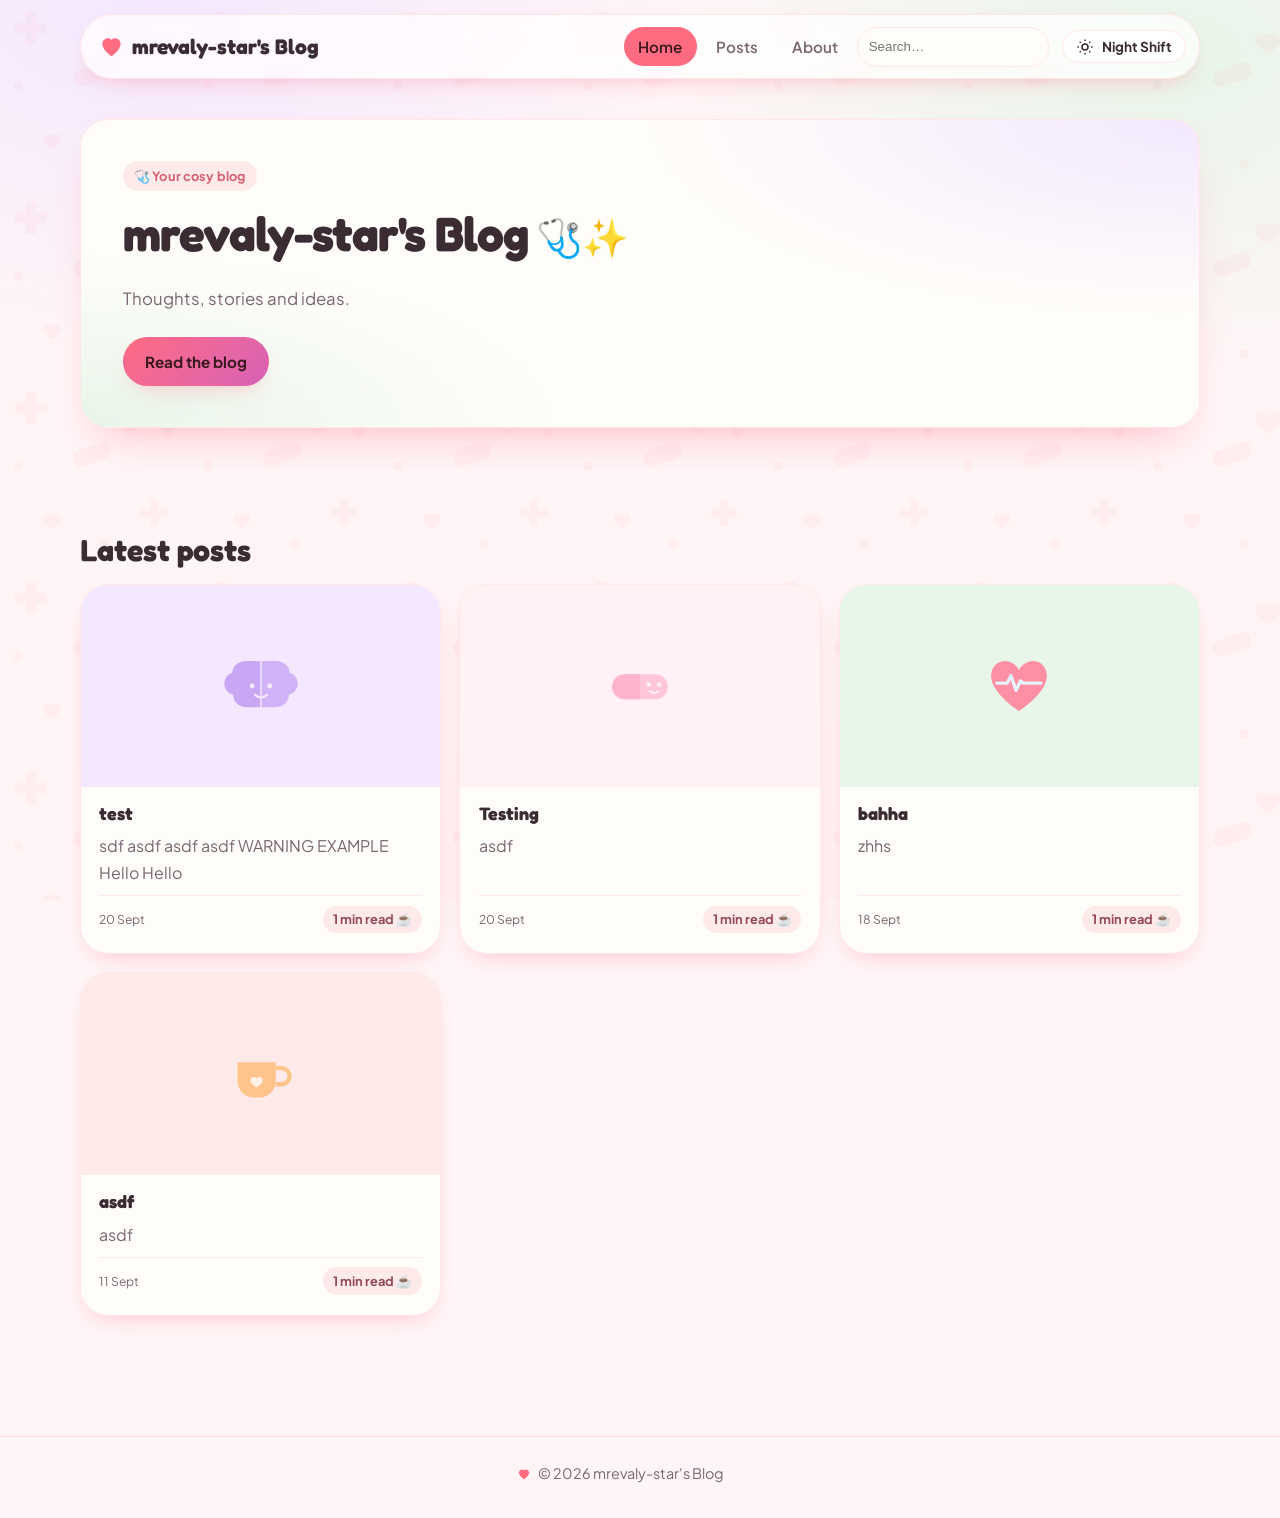
==== commit 59ec606b: "[gitblog] Publish: mrevaly-star's Blog" ====
--- a/index.html
+++ b/index.html
@@ -18,7 +18,7 @@
 <link rel="preconnect" href="https://fonts.gstatic.com" crossorigin>
 <link rel="preload" as="style" href="https://fonts.googleapis.com/css2?family=Fredoka:wght@700&amp;family=Plus+Jakarta+Sans:wght@400;600;700&amp;display=swap" onload="this.onload=null;this.rel='stylesheet'">
 <noscript><link rel="stylesheet" href="https://fonts.googleapis.com/css2?family=Fredoka:wght@700&amp;family=Plus+Jakarta+Sans:wght@400;600;700&amp;display=swap"></noscript>
-<link rel="stylesheet" href="./assets/site.css?v=lluqzf">
+<link rel="stylesheet" href="./assets/site.css?v=cc1297">
 
 </head>
 <body data-root="./">
@@ -45,7 +45,6 @@
       <a class="btn btn-primary hero-cta" href="./posts/">Read the blog</a>
     </div>
   </div></section>
-<section class="sec" data-section-id="sec_b64e6abc"><div class="prose"></div></section>
 <section class="sec sec-posts" data-section-id="sec_f657d0b6"><h2 class="sec-title">Latest posts</h2><div class="post-list post-list--grid"><article class="post-card post-card--grid">
   
   <div class="post-card-body">
@@ -81,8 +80,7 @@
     <p class="post-card-excerpt">asdf</p>
     
   </div>
-</article></div></section>
-<section class="sec" data-section-id="sec_9b0fc205"><div class="prose"></div></section></div></main>
+</article></div></section></div></main>
 <footer class="site-footer">
   <div class="container site-footer-inner">
     <p class="footer-text">© 2026 mrevaly-star&#39;s Blog</p>
@@ -90,6 +88,6 @@
     <div class="footer-social"></div>
   </div>
 </footer></div>
-<script src="./assets/site.js?v=lluqzf" defer></script>
+<script src="./assets/site.js?v=cc1297" defer></script>
 </body>
 </html>
--- a/assets/site.css
+++ b/assets/site.css
@@ -617,12 +617,39 @@
   background: var(--nook-card);
   box-shadow: var(--nook-shadow);
 }
-.post-cover { border-radius: clamp(0.8rem, 2vw, 1.25rem); }
+/* A page of physiology is read line by line, not scanned. At the template's
+   wide container the article ran to about 83 characters, which is a long way
+   for the eye to travel back; the panel keeps its width, the column inside it
+   does not. Everything in the article shares the column, so the title, the
+   picture and the text line up on one edge. */
+.post.container > * { max-width: 62ch; margin-inline: auto; }
+
+/* A lecture sketch is often small, and the base sheet crops every cover into a
+   16:8 band: "cover" blew a 56px drawing up to the full width and turned it to
+   mush. "scale-down" never enlarges past the picture's own size and never
+   crops — a photo fills the band, a small sketch sits crisp in the middle of a
+   blush panel. */
+.post-cover {
+  border-radius: clamp(0.8rem, 2vw, 1.25rem);
+  object-fit: scale-down;
+  background: var(--nook-soft);
+}
 .post-content :is(h2, h3) { font-family: var(--font-heading); }
 .post-content blockquote {
   margin: 1.5em 0; padding: 0.95em 1.15em; border-left: 4px solid var(--color-primary);
   border-radius: 0 1rem 1rem 0;
   background: var(--nook-soft); color: var(--color-text);
+}
+/* the browser's own figure has 40px of indent and a caption set like body
+   text, so a sketch sat off the column and its caption read as a sentence */
+.post-content figure, .prose figure { margin: 1.8em 0; }
+.post-content figure img, .prose figure img {
+  display: block; margin-inline: auto; max-width: 100%; height: auto;
+  border-radius: 1rem;
+}
+.post-content figcaption, .prose figcaption {
+  margin-top: 0.6em; text-align: center;
+  font-size: 0.85em; color: var(--color-muted);
 }
 .post-content pre, .prose pre {
   border-radius: 1rem; border: 1px solid var(--nook-edge);
@@ -736,6 +763,9 @@
 
 @media print {
   body::before { display: none; }
+  /* the page's own blush wash covers whatever the article does not reach — a
+     full sheet of colour at the end of every printed note */
+  body { background: #fff !important; }
   .site-header, .site-footer, .newsletter, .post-share, .post-adjacent { display: none !important; }
   .post.container, .archive.container, .about {
     background: #fff !important; border: 0 !important; box-shadow: none !important;
@@ -747,6 +777,15 @@
   .post-content blockquote, .prose blockquote { background: none; border-left-color: #999; }
   .post-content pre, .prose pre { background: none; border-color: #999; }
   .post-content th { background: none; }
+  /* the cover's blush panel is a full page-width of ink on paper */
+  .post-cover { background: none; }
+  /* a note printed for the library should not lose a callout across the fold */
+  :is(h1, h2, h3) { break-after: avoid; }
+  :is(blockquote, table, pre, figure, .callout, li) { break-inside: avoid; }
+  /* paper has no hover, so a link says where it went */
+  .post-content a[href^="http"]::after {
+    content: " (" attr(href) ")"; font-size: 0.82em; color: #555; word-break: break-all;
+  }
 }
 
 /* weather */
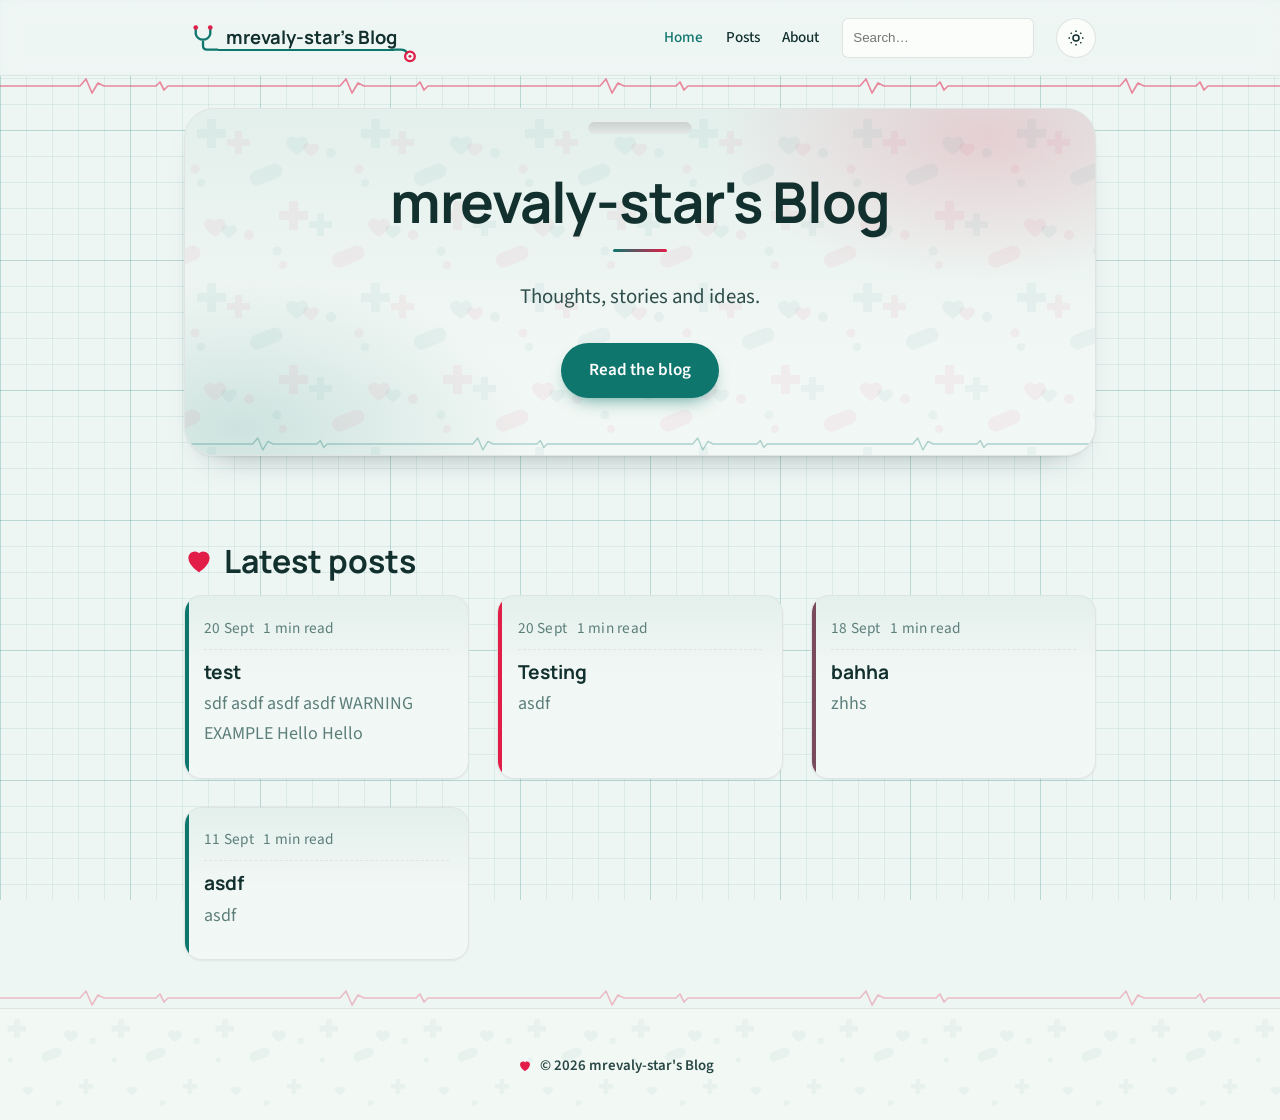
==== commit 32a5cc6c: "[gitblog] Publish: mrevaly-star's Blog" ====
--- a/index.html
+++ b/index.html
@@ -6,19 +6,19 @@
 <meta name="viewport" content="width=device-width, initial-scale=1">
 <title>mrevaly-star&#39;s Blog — Thoughts, stories and ideas.</title>
 <meta name="description" content="My thoughts, learning, and perspectives">
-<meta name="theme-color" content="#ff6b81">
+<meta name="theme-color" content="#0f766e">
 <meta property="og:type" content="website">
 <meta property="og:title" content="mrevaly-star&#39;s Blog — Thoughts, stories and ideas.">
 <meta property="og:description" content="My thoughts, learning, and perspectives">
 <meta property="og:site_name" content="mrevaly-star&#39;s Blog">
 <meta name="twitter:card" content="summary">
-<link rel="icon" type="image/svg+xml" href="data:image/svg+xml,%3Csvg%20xmlns%3D%22http%3A%2F%2Fwww.w3.org%2F2000%2Fsvg%22%20viewBox%3D%220%200%2064%2064%22%3E%3Crect%20width%3D%2264%22%20height%3D%2264%22%20rx%3D%2214%22%20fill%3D%22%23ff6b81%22%2F%3E%3Ctext%20x%3D%2232%22%20y%3D%2233%22%20text-anchor%3D%22middle%22%20dominant-baseline%3D%22central%22%20font-family%3D%22system-ui%2C%20-apple-system%2C%20'Segoe%20UI'%2C%20Roboto%2C%20sans-serif%22%20font-size%3D%2240%22%20font-weight%3D%22700%22%20fill%3D%22%23fff%22%3EM%3C%2Ftext%3E%3C%2Fsvg%3E">
+<link rel="icon" type="image/svg+xml" href="data:image/svg+xml,%3Csvg%20xmlns%3D%22http%3A%2F%2Fwww.w3.org%2F2000%2Fsvg%22%20viewBox%3D%220%200%2064%2064%22%3E%3Crect%20width%3D%2264%22%20height%3D%2264%22%20rx%3D%2214%22%20fill%3D%22%230f766e%22%2F%3E%3Ctext%20x%3D%2232%22%20y%3D%2233%22%20text-anchor%3D%22middle%22%20dominant-baseline%3D%22central%22%20font-family%3D%22system-ui%2C%20-apple-system%2C%20'Segoe%20UI'%2C%20Roboto%2C%20sans-serif%22%20font-size%3D%2240%22%20font-weight%3D%22700%22%20fill%3D%22%23fff%22%3EM%3C%2Ftext%3E%3C%2Fsvg%3E">
 <link rel="alternate" type="application/rss+xml" title="mrevaly-star&#39;s Blog" href="./feed.xml">
 <link rel="preconnect" href="https://fonts.googleapis.com">
 <link rel="preconnect" href="https://fonts.gstatic.com" crossorigin>
-<link rel="preload" as="style" href="https://fonts.googleapis.com/css2?family=Fredoka:wght@700&amp;family=Plus+Jakarta+Sans:wght@400;600;700&amp;display=swap" onload="this.onload=null;this.rel='stylesheet'">
-<noscript><link rel="stylesheet" href="https://fonts.googleapis.com/css2?family=Fredoka:wght@700&amp;family=Plus+Jakarta+Sans:wght@400;600;700&amp;display=swap"></noscript>
-<link rel="stylesheet" href="./assets/site.css?v=cc1297">
+<link rel="preload" as="style" href="https://fonts.googleapis.com/css2?family=Manrope:wght@700&amp;family=Source+Sans+3:wght@400;600;700&amp;display=swap" onload="this.onload=null;this.rel='stylesheet'">
+<noscript><link rel="stylesheet" href="https://fonts.googleapis.com/css2?family=Manrope:wght@700&amp;family=Source+Sans+3:wght@400;600;700&amp;display=swap"></noscript>
+<link rel="stylesheet" href="./assets/site.css?v=1mzh49g">
 
 </head>
 <body data-root="./">
@@ -45,7 +45,7 @@
       <a class="btn btn-primary hero-cta" href="./posts/">Read the blog</a>
     </div>
   </div></section>
-<section class="sec sec-posts" data-section-id="sec_f657d0b6"><h2 class="sec-title">Latest posts</h2><div class="post-list post-list--grid"><article class="post-card post-card--grid">
+<section class="sec sec-posts" data-section-id="sec_f657d0b6"><h2 class="sec-title">Latest posts</h2><div class="post-list post-list--cards"><article class="post-card post-card--cards">
   
   <div class="post-card-body">
     <div class="post-card-meta"><time datetime="2026-09-20T09:00:00.000Z">20 Sept</time><span class="post-meta-rt">1 min read</span></div>
@@ -54,7 +54,7 @@
     
   </div>
 </article>
-<article class="post-card post-card--grid">
+<article class="post-card post-card--cards">
   
   <div class="post-card-body">
     <div class="post-card-meta"><time datetime="2026-09-20T09:00:00.000Z">20 Sept</time><span class="post-meta-rt">1 min read</span></div>
@@ -63,7 +63,7 @@
     
   </div>
 </article>
-<article class="post-card post-card--grid">
+<article class="post-card post-card--cards">
   
   <div class="post-card-body">
     <div class="post-card-meta"><time datetime="2026-09-18T09:00:00.000Z">18 Sept</time><span class="post-meta-rt">1 min read</span></div>
@@ -72,7 +72,7 @@
     
   </div>
 </article>
-<article class="post-card post-card--grid">
+<article class="post-card post-card--cards">
   
   <div class="post-card-body">
     <div class="post-card-meta"><time datetime="2026-09-11T09:00:00.000Z">11 Sept</time><span class="post-meta-rt">1 min read</span></div>
@@ -88,6 +88,6 @@
     <div class="footer-social"></div>
   </div>
 </footer></div>
-<script src="./assets/site.js?v=cc1297" defer></script>
+<script src="./assets/site.js?v=1mzh49g" defer></script>
 </body>
 </html>
--- a/assets/site.css
+++ b/assets/site.css
@@ -1,24 +1,24 @@
 :root {
 
-    --color-primary: #ff6b81;
-    --color-accent: #a855f7;
-    --color-bg: #fff5f7;
-    --color-surface: #fffdfa;
-    --color-text: #3b2b33;
-    --color-muted: #7a6672;
-    --color-border: color-mix(in srgb, #3b2b33 12%, transparent);
-
-    --font-heading: 'Fredoka', -apple-system, BlinkMacSystemFont, 'Segoe UI', sans-serif;
-    --font-body: 'Plus Jakarta Sans', -apple-system, BlinkMacSystemFont, 'Segoe UI', sans-serif;
-    --radius: 16px;
-    --space-scale: 1.25;
-    --container: 75rem;
+    --color-primary: #0f766e;
+    --color-accent: #e11d48;
+    --color-bg: #eef6f4;
+    --color-surface: #fbfdfa;
+    --color-text: #12302e;
+    --color-muted: #5d7f7b;
+    --color-border: color-mix(in srgb, #12302e 12%, transparent);
+
+    --font-heading: 'Manrope', -apple-system, BlinkMacSystemFont, 'Segoe UI', sans-serif;
+    --font-body: 'Source Sans 3', -apple-system, BlinkMacSystemFont, 'Segoe UI', sans-serif;
+    --radius: 10px;
+    --space-scale: 1;
+    --container: 62rem;
 }
 @media (prefers-color-scheme: dark) {
   :root:not([data-theme="light"]) {
 
-    --color-primary: #ff6b81;
-    --color-accent: #a855f7;
+    --color-primary: #0f766e;
+    --color-accent: #e11d48;
     --color-bg: #171717;
     --color-surface: #242424;
     --color-text: #e8e9ee;
@@ -28,8 +28,8 @@
 }
 :root[data-theme="dark"] {
 
-    --color-primary: #ff6b81;
-    --color-accent: #a855f7;
+    --color-primary: #0f766e;
+    --color-accent: #e11d48;
     --color-bg: #171717;
     --color-surface: #242424;
     --color-text: #e8e9ee;
@@ -270,522 +270,590 @@
   .post-content, .prose { max-width: 38rem; }
 }
 
-/* nook */
+/* vitals */
 :root {
-  --nook-glass: rgba(255, 255, 255, 0.72);
-  --nook-edge: color-mix(in srgb, var(--color-primary) 16%, var(--color-surface));
-  --nook-card: var(--color-surface);
-  --nook-card-2: #ffffff;
-  --nook-wash-a: #f3e8ff;
-  --nook-wash-b: #e8f5e9;
-  --nook-wash-c: #fff1f4;
-  --nook-soft: color-mix(in srgb, var(--color-primary) 13%, var(--color-surface));
-  /* Ink for anything sitting on the primary colour. White on this blush pink
-     is 2.7:1 — under AA for text this size — so pills and buttons take a deep
-     wine mixed from the pink itself: 5.8:1 on the flat colour, 4.8:1 at the
-     violet end of the button's gradient, and it still reads as part of the
-     palette rather than as black. */
-  --nook-on-primary: color-mix(in srgb, var(--color-primary) 22%, #000);
-  --nook-shadow: 0 10px 24px -12px color-mix(in srgb, var(--color-primary) 45%, transparent);
-  --nook-shadow-lg: 0 22px 44px -22px color-mix(in srgb, var(--color-primary) 50%, transparent);
-  --nook-glow: 0 0 0 4px color-mix(in srgb, var(--color-primary) 15%, transparent);
-  --nook-doodles: url("data:image/svg+xml;utf8,<svg xmlns='http://www.w3.org/2000/svg' width='190' height='190' viewBox='0 0 190 190'><g fill='%23ff6b81' fill-opacity='0.05'><path d='M26 12h10v11h11v10H36v11H26V33H15V23h11z'/><path d='M150 120h8v9h9v8h-9v9h-8v-9h-9v-8h9z'/><path d='M128 36c-4-5-11-3.6-12.4 2.3-1.4 6.2 7.4 12.6 12.4 16 5-3.4 13.8-9.8 12.4-16-1.4-5.9-8.4-7.3-12.4-2.3z'/><path d='M52 136c-2.8-3.4-7.9-2.6-8.8 1.6-1 4.4 5.2 9 8.8 11.4 3.6-2.4 9.8-7 8.8-11.4-.9-4.2-6-5-8.8-1.6z'/><rect x='72' y='66' width='40' height='17' rx='8.5' transform='rotate(-20 92 74)'/><circle cx='168' cy='52' r='5.5'/><circle cx='18' cy='86' r='4.5'/><circle cx='104' cy='164' r='5'/></g></svg>");
-  --nook-motifs: url("data:image/svg+xml;utf8,<svg xmlns='http://www.w3.org/2000/svg' width='190' height='190' viewBox='0 0 190 190'><g fill='%23ff6b81' fill-opacity='0.05'><path d='M26 12h10v11h11v10H36v11H26V33H15V23h11z'/><path d='M150 120h8v9h9v8h-9v9h-8v-9h-9v-8h9z'/><path d='M128 36c-4-5-11-3.6-12.4 2.3-1.4 6.2 7.4 12.6 12.4 16 5-3.4 13.8-9.8 12.4-16-1.4-5.9-8.4-7.3-12.4-2.3z'/><path d='M52 136c-2.8-3.4-7.9-2.6-8.8 1.6-1 4.4 5.2 9 8.8 11.4 3.6-2.4 9.8-7 8.8-11.4-.9-4.2-6-5-8.8-1.6z'/><rect x='72' y='66' width='40' height='17' rx='8.5' transform='rotate(-20 92 74)'/><circle cx='168' cy='52' r='5.5'/><circle cx='18' cy='86' r='4.5'/><circle cx='104' cy='164' r='5'/></g></svg>");
-  --nook-tip-bg: #fff8e1; --nook-tip-edge: #ffe08a; --nook-tip-ink: #8a6100;
-  --nook-pearl-bg: #ffeef5; --nook-pearl-edge: #ffc2d8; --nook-pearl-ink: #a8285c;
-  --nook-warn-bg: #ffeeea; --nook-warn-edge: #ffb4a2; --nook-warn-ink: #b23b1f;
-  --nook-thumb-a: url("data:image/svg+xml;utf8,<svg xmlns='http://www.w3.org/2000/svg' width='120' height='120' viewBox='0 0 120 120'><path d='M40 26c-11 0-19 7-19 16-7 2-11 8-11 15s5 13 12 15c0 10 8 17 19 17h18V26z' fill='%23c9a7f5'/><path d='M80 26c11 0 19 7 19 16 7 2 11 8 11 15s-5 13-12 15c0 10-8 17-19 17H61V26z' fill='%23c9a7f5' fill-opacity='0.82'/><circle cx='48' cy='60' r='3.4' fill='%23f3e8ff'/><circle cx='72' cy='60' r='3.4' fill='%23f3e8ff'/><path d='M52 72q8 7 16 0' stroke='%23f3e8ff' stroke-width='3.2' fill='none' stroke-linecap='round'/></svg>");
-  --nook-thumb-b: url("data:image/svg+xml;utf8,<svg xmlns='http://www.w3.org/2000/svg' width='120' height='120' viewBox='0 0 120 120'><rect x='22' y='44' width='76' height='34' rx='17' fill='%23ffb3cd' fill-opacity='0.7'/><path d='M39 44h21v34H39a17 17 0 0 1 0-34z' fill='%23ffb3cd'/><circle cx='72' cy='58' r='3.2' fill='%23ffeef5'/><circle cx='86' cy='58' r='3.2' fill='%23ffeef5'/><path d='M73 67q6 5 12 0' stroke='%23ffeef5' stroke-width='3' fill='none' stroke-linecap='round'/></svg>");
-  --nook-thumb-c: url("data:image/svg+xml;utf8,<svg xmlns='http://www.w3.org/2000/svg' width='120' height='120' viewBox='0 0 120 120'><path d='M60 94S22 70 22 46c0-12 9-20 19-20 8 0 15 5 19 12 4-7 11-12 19-12 10 0 19 8 19 20 0 24-38 48-38 48z' fill='%23ff8fa3'/><path d='M30 56h14l5-10 7 20 6-13 4 3h24' fill='none' stroke='%23e6f4ff' stroke-width='4.5' stroke-linecap='round' stroke-linejoin='round'/></svg>");
-  --nook-thumb-d: url("data:image/svg+xml;utf8,<svg xmlns='http://www.w3.org/2000/svg' width='120' height='120' viewBox='0 0 120 120'><path d='M28 44h52v26a22 22 0 0 1-22 22H50a22 22 0 0 1-22-22z' fill='%23ffc48c'/><path d='M80 52h8a11 11 0 0 1 0 22h-8' fill='none' stroke='%23ffc48c' stroke-width='6'/><path d='M54 66c-2.6-3.2-7.4-2.4-8.4 1.6-1 4.2 5 8.6 8.4 10.8 3.4-2.2 9.4-6.6 8.4-10.8-1-4-5.8-4.8-8.4-1.6z' fill='%23fff1e6'/></svg>");
-}
-@media (prefers-color-scheme: dark) { :root:not([data-theme="light"]) { --nook-glass: rgba(36, 30, 53, 0.72);
-    --nook-edge: #3a3052;
-    --nook-card: #241e35;
-    --nook-card-2: #2b2340;
-    --nook-wash-a: rgba(168, 85, 247, 0.22);
-    --nook-wash-b: rgba(74, 222, 128, 0.14);
-    --nook-wash-c: rgba(255, 133, 162, 0.16);
-    --nook-soft: rgba(255, 133, 162, 0.16);
-    --nook-shadow: 0 12px 26px -14px rgba(0, 0, 0, 0.7);
-    --nook-shadow-lg: 0 24px 48px -24px rgba(0, 0, 0, 0.85);
-    --nook-glow: 0 0 0 4px rgba(255, 133, 162, 0.18);
-    --nook-doodles: url("data:image/svg+xml;utf8,<svg xmlns='http://www.w3.org/2000/svg' width='190' height='190' viewBox='0 0 190 190'><g fill='%23ff6b81' fill-opacity='0.1'><path d='M26 12h10v11h11v10H36v11H26V33H15V23h11z'/><path d='M150 120h8v9h9v8h-9v9h-8v-9h-9v-8h9z'/><path d='M128 36c-4-5-11-3.6-12.4 2.3-1.4 6.2 7.4 12.6 12.4 16 5-3.4 13.8-9.8 12.4-16-1.4-5.9-8.4-7.3-12.4-2.3z'/><path d='M52 136c-2.8-3.4-7.9-2.6-8.8 1.6-1 4.4 5.2 9 8.8 11.4 3.6-2.4 9.8-7 8.8-11.4-.9-4.2-6-5-8.8-1.6z'/><rect x='72' y='66' width='40' height='17' rx='8.5' transform='rotate(-20 92 74)'/><circle cx='168' cy='52' r='5.5'/><circle cx='18' cy='86' r='4.5'/><circle cx='104' cy='164' r='5'/></g></svg>");
-    --nook-motifs: url("data:image/svg+xml;utf8,<svg xmlns='http://www.w3.org/2000/svg' width='190' height='190' viewBox='0 0 190 190'><g fill='%23ff6b81' fill-opacity='0.1'><path d='M26 12h10v11h11v10H36v11H26V33H15V23h11z'/><path d='M150 120h8v9h9v8h-9v9h-8v-9h-9v-8h9z'/><path d='M128 36c-4-5-11-3.6-12.4 2.3-1.4 6.2 7.4 12.6 12.4 16 5-3.4 13.8-9.8 12.4-16-1.4-5.9-8.4-7.3-12.4-2.3z'/><path d='M52 136c-2.8-3.4-7.9-2.6-8.8 1.6-1 4.4 5.2 9 8.8 11.4 3.6-2.4 9.8-7 8.8-11.4-.9-4.2-6-5-8.8-1.6z'/><rect x='72' y='66' width='40' height='17' rx='8.5' transform='rotate(-20 92 74)'/><circle cx='168' cy='52' r='5.5'/><circle cx='18' cy='86' r='4.5'/><circle cx='104' cy='164' r='5'/></g></svg>");
-    --nook-tip-bg: #33291a; --nook-tip-edge: #8a6d2f; --nook-tip-ink: #ffd88a;
-    --nook-pearl-bg: #352031; --nook-pearl-edge: #a8558a; --nook-pearl-ink: #ffb3d1;
-    --nook-warn-bg: #3a2320; --nook-warn-edge: #b0614d; --nook-warn-ink: #ffb3a0;
-    --nook-thumb-a: url("data:image/svg+xml;utf8,<svg xmlns='http://www.w3.org/2000/svg' width='120' height='120' viewBox='0 0 120 120'><path d='M40 26c-11 0-19 7-19 16-7 2-11 8-11 15s5 13 12 15c0 10 8 17 19 17h18V26z' fill='%23c9a7f5'/><path d='M80 26c11 0 19 7 19 16 7 2 11 8 11 15s-5 13-12 15c0 10-8 17-19 17H61V26z' fill='%23c9a7f5' fill-opacity='0.82'/><circle cx='48' cy='60' r='3.4' fill='%232f2748'/><circle cx='72' cy='60' r='3.4' fill='%232f2748'/><path d='M52 72q8 7 16 0' stroke='%232f2748' stroke-width='3.2' fill='none' stroke-linecap='round'/></svg>");
-    --nook-thumb-b: url("data:image/svg+xml;utf8,<svg xmlns='http://www.w3.org/2000/svg' width='120' height='120' viewBox='0 0 120 120'><rect x='22' y='44' width='76' height='34' rx='17' fill='%23ffb3cd' fill-opacity='0.7'/><path d='M39 44h21v34H39a17 17 0 0 1 0-34z' fill='%23ffb3cd'/><circle cx='72' cy='58' r='3.2' fill='%233a2438'/><circle cx='86' cy='58' r='3.2' fill='%233a2438'/><path d='M73 67q6 5 12 0' stroke='%233a2438' stroke-width='3' fill='none' stroke-linecap='round'/></svg>");
-    --nook-thumb-c: url("data:image/svg+xml;utf8,<svg xmlns='http://www.w3.org/2000/svg' width='120' height='120' viewBox='0 0 120 120'><path d='M60 94S22 70 22 46c0-12 9-20 19-20 8 0 15 5 19 12 4-7 11-12 19-12 10 0 19 8 19 20 0 24-38 48-38 48z' fill='%23ff8fa3'/><path d='M30 56h14l5-10 7 20 6-13 4 3h24' fill='none' stroke='%2325384a' stroke-width='4.5' stroke-linecap='round' stroke-linejoin='round'/></svg>");
-    --nook-thumb-d: url("data:image/svg+xml;utf8,<svg xmlns='http://www.w3.org/2000/svg' width='120' height='120' viewBox='0 0 120 120'><path d='M28 44h52v26a22 22 0 0 1-22 22H50a22 22 0 0 1-22-22z' fill='%23ffc48c'/><path d='M80 52h8a11 11 0 0 1 0 22h-8' fill='none' stroke='%23ffc48c' stroke-width='6'/><path d='M54 66c-2.6-3.2-7.4-2.4-8.4 1.6-1 4.2 5 8.6 8.4 10.8 3.4-2.2 9.4-6.6 8.4-10.8-1-4-5.8-4.8-8.4-1.6z' fill='%233b2e22'/></svg>"); } }
-:root[data-theme="dark"] { --nook-glass: rgba(36, 30, 53, 0.72);
-    --nook-edge: #3a3052;
-    --nook-card: #241e35;
-    --nook-card-2: #2b2340;
-    --nook-wash-a: rgba(168, 85, 247, 0.22);
-    --nook-wash-b: rgba(74, 222, 128, 0.14);
-    --nook-wash-c: rgba(255, 133, 162, 0.16);
-    --nook-soft: rgba(255, 133, 162, 0.16);
-    --nook-shadow: 0 12px 26px -14px rgba(0, 0, 0, 0.7);
-    --nook-shadow-lg: 0 24px 48px -24px rgba(0, 0, 0, 0.85);
-    --nook-glow: 0 0 0 4px rgba(255, 133, 162, 0.18);
-    --nook-doodles: url("data:image/svg+xml;utf8,<svg xmlns='http://www.w3.org/2000/svg' width='190' height='190' viewBox='0 0 190 190'><g fill='%23ff6b81' fill-opacity='0.1'><path d='M26 12h10v11h11v10H36v11H26V33H15V23h11z'/><path d='M150 120h8v9h9v8h-9v9h-8v-9h-9v-8h9z'/><path d='M128 36c-4-5-11-3.6-12.4 2.3-1.4 6.2 7.4 12.6 12.4 16 5-3.4 13.8-9.8 12.4-16-1.4-5.9-8.4-7.3-12.4-2.3z'/><path d='M52 136c-2.8-3.4-7.9-2.6-8.8 1.6-1 4.4 5.2 9 8.8 11.4 3.6-2.4 9.8-7 8.8-11.4-.9-4.2-6-5-8.8-1.6z'/><rect x='72' y='66' width='40' height='17' rx='8.5' transform='rotate(-20 92 74)'/><circle cx='168' cy='52' r='5.5'/><circle cx='18' cy='86' r='4.5'/><circle cx='104' cy='164' r='5'/></g></svg>");
-    --nook-motifs: url("data:image/svg+xml;utf8,<svg xmlns='http://www.w3.org/2000/svg' width='190' height='190' viewBox='0 0 190 190'><g fill='%23ff6b81' fill-opacity='0.1'><path d='M26 12h10v11h11v10H36v11H26V33H15V23h11z'/><path d='M150 120h8v9h9v8h-9v9h-8v-9h-9v-8h9z'/><path d='M128 36c-4-5-11-3.6-12.4 2.3-1.4 6.2 7.4 12.6 12.4 16 5-3.4 13.8-9.8 12.4-16-1.4-5.9-8.4-7.3-12.4-2.3z'/><path d='M52 136c-2.8-3.4-7.9-2.6-8.8 1.6-1 4.4 5.2 9 8.8 11.4 3.6-2.4 9.8-7 8.8-11.4-.9-4.2-6-5-8.8-1.6z'/><rect x='72' y='66' width='40' height='17' rx='8.5' transform='rotate(-20 92 74)'/><circle cx='168' cy='52' r='5.5'/><circle cx='18' cy='86' r='4.5'/><circle cx='104' cy='164' r='5'/></g></svg>");
-    --nook-tip-bg: #33291a; --nook-tip-edge: #8a6d2f; --nook-tip-ink: #ffd88a;
-    --nook-pearl-bg: #352031; --nook-pearl-edge: #a8558a; --nook-pearl-ink: #ffb3d1;
-    --nook-warn-bg: #3a2320; --nook-warn-edge: #b0614d; --nook-warn-ink: #ffb3a0;
-    --nook-thumb-a: url("data:image/svg+xml;utf8,<svg xmlns='http://www.w3.org/2000/svg' width='120' height='120' viewBox='0 0 120 120'><path d='M40 26c-11 0-19 7-19 16-7 2-11 8-11 15s5 13 12 15c0 10 8 17 19 17h18V26z' fill='%23c9a7f5'/><path d='M80 26c11 0 19 7 19 16 7 2 11 8 11 15s-5 13-12 15c0 10-8 17-19 17H61V26z' fill='%23c9a7f5' fill-opacity='0.82'/><circle cx='48' cy='60' r='3.4' fill='%232f2748'/><circle cx='72' cy='60' r='3.4' fill='%232f2748'/><path d='M52 72q8 7 16 0' stroke='%232f2748' stroke-width='3.2' fill='none' stroke-linecap='round'/></svg>");
-    --nook-thumb-b: url("data:image/svg+xml;utf8,<svg xmlns='http://www.w3.org/2000/svg' width='120' height='120' viewBox='0 0 120 120'><rect x='22' y='44' width='76' height='34' rx='17' fill='%23ffb3cd' fill-opacity='0.7'/><path d='M39 44h21v34H39a17 17 0 0 1 0-34z' fill='%23ffb3cd'/><circle cx='72' cy='58' r='3.2' fill='%233a2438'/><circle cx='86' cy='58' r='3.2' fill='%233a2438'/><path d='M73 67q6 5 12 0' stroke='%233a2438' stroke-width='3' fill='none' stroke-linecap='round'/></svg>");
-    --nook-thumb-c: url("data:image/svg+xml;utf8,<svg xmlns='http://www.w3.org/2000/svg' width='120' height='120' viewBox='0 0 120 120'><path d='M60 94S22 70 22 46c0-12 9-20 19-20 8 0 15 5 19 12 4-7 11-12 19-12 10 0 19 8 19 20 0 24-38 48-38 48z' fill='%23ff8fa3'/><path d='M30 56h14l5-10 7 20 6-13 4 3h24' fill='none' stroke='%2325384a' stroke-width='4.5' stroke-linecap='round' stroke-linejoin='round'/></svg>");
-    --nook-thumb-d: url("data:image/svg+xml;utf8,<svg xmlns='http://www.w3.org/2000/svg' width='120' height='120' viewBox='0 0 120 120'><path d='M28 44h52v26a22 22 0 0 1-22 22H50a22 22 0 0 1-22-22z' fill='%23ffc48c'/><path d='M80 52h8a11 11 0 0 1 0 22h-8' fill='none' stroke='%23ffc48c' stroke-width='6'/><path d='M54 66c-2.6-3.2-7.4-2.4-8.4 1.6-1 4.2 5 8.6 8.4 10.8 3.4-2.2 9.4-6.6 8.4-10.8-1-4-5.8-4.8-8.4-1.6z' fill='%233b2e22'/></svg>"); }
-/* the mock-up's page: 16px body text, a 70rem measure and the gutter outside
-   the container rather than padded inside it. The blog's own body size scales
-   with the viewport, which made every em-based size downstream run larger. */
-body { font-size: 1rem; }
-.container {
-  width: min(100% - 2rem, min(var(--container), 70rem));
-  max-width: none; padding-inline: 0;
-}
-/* pastel washes, with the doodles drifting over them */
+  --vit-line: color-mix(in srgb, var(--color-primary) 9%, transparent);
+  --vit-line-strong: color-mix(in srgb, var(--color-primary) 17%, transparent);
+  --vit-edge: color-mix(in srgb, var(--color-text) 12%, var(--color-surface));
+  /* card stock and the wash at the head of a page — never plain white */
+  --vit-paper: color-mix(in srgb, var(--color-primary) 4%, var(--color-surface));
+  --vit-wash: color-mix(in srgb, var(--color-primary) 10%, var(--color-surface));
+  --vit-mark: color-mix(in srgb, var(--color-accent) 22%, transparent);
+  --vit-clip: color-mix(in srgb, var(--color-text) 22%, var(--color-surface));
+  --vit-th: color-mix(in srgb, var(--color-primary) 12%, var(--color-surface));
+  /* tags take their hue from their own name; only the lightness changes here */
+  --vit-tag-s: 55%;
+  --vit-tag-l: 38%;
+  --vit-rx: 0.16;
+  --vit-tube: #0f766e;
+  --vit-scope: url("data:image/svg+xml;utf8,<svg xmlns='http://www.w3.org/2000/svg' width='31' height='42' viewBox='0 0 31 42'><g fill='none' stroke='%230f766e' stroke-width='2.4' stroke-linecap='round'><path d='M8 6v5.5a7.7 7.7 0 0 0 15 0V6'/><path d='M15.5 19.5V24c0 2.6 1.6 4 4.2 4H31'/></g><g fill='%23e11d48'><circle cx='8' cy='4.8' r='2.4'/><circle cx='23' cy='4.8' r='2.4'/></g></svg>");
+  --vit-scope-end: url("data:image/svg+xml;utf8,<svg xmlns='http://www.w3.org/2000/svg' width='29' height='42' viewBox='0 0 29 42'><path d='M0 28h9c3.4 0 5.6 1.3 6.4 3.6' fill='none' stroke='%230f766e' stroke-width='2.4' stroke-linecap='round'/><circle cx='18.6' cy='35' r='5' fill='none' stroke='%23e11d48' stroke-width='2.4'/><circle cx='18.6' cy='35' r='1.5' fill='%23e11d48'/></svg>");
+  --vit-motifs: url("data:image/svg+xml;utf8,<svg xmlns='http://www.w3.org/2000/svg' width='164' height='164' viewBox='0 0 164 164'><g fill='%230f766e' fill-opacity='0.05'><path d='M22 10h9v10h10v9H31v10h-9V29H12v-9h10z'/><path d='M132 104h7v8h8v7h-8v8h-7v-8h-8v-7h8z'/><path d='M112 30c-3.4-4.2-9.6-3.2-10.8 2-1.2 5.4 6.4 11 10.8 14 4.4-3 12-8.6 10.8-14-1.2-5.2-7.4-6.2-10.8-2z'/><path d='M44 118c-2.4-3-6.9-2.3-7.7 1.4-.9 3.9 4.5 7.9 7.7 10 3.2-2.1 8.6-6.1 7.7-10-.8-3.7-5.3-4.4-7.7-1.4z'/><rect x='64' y='58' width='34' height='15' rx='7.5' transform='rotate(-22 81 65)'/><circle cx='146' cy='44' r='5'/><circle cx='16' cy='74' r='4'/><circle cx='92' cy='142' r='4.5'/></g></svg>");
+  --vit-motifs-alt: url("data:image/svg+xml;utf8,<svg xmlns='http://www.w3.org/2000/svg' width='164' height='164' viewBox='0 0 164 164'><g fill='%23e11d48' fill-opacity='0.05'><path d='M22 10h9v10h10v9H31v10h-9V29H12v-9h10z'/><path d='M132 104h7v8h8v7h-8v8h-7v-8h-8v-7h8z'/><path d='M112 30c-3.4-4.2-9.6-3.2-10.8 2-1.2 5.4 6.4 11 10.8 14 4.4-3 12-8.6 10.8-14-1.2-5.2-7.4-6.2-10.8-2z'/><path d='M44 118c-2.4-3-6.9-2.3-7.7 1.4-.9 3.9 4.5 7.9 7.7 10 3.2-2.1 8.6-6.1 7.7-10-.8-3.7-5.3-4.4-7.7-1.4z'/><rect x='64' y='58' width='34' height='15' rx='7.5' transform='rotate(-22 81 65)'/><circle cx='146' cy='44' r='5'/><circle cx='16' cy='74' r='4'/><circle cx='92' cy='142' r='4.5'/></g></svg>");
+  --vit-trace: 0.5;
+  --vit-shadow: 0 1px 2px color-mix(in srgb, var(--color-text) 7%, transparent);
+}
+@media (prefers-color-scheme: dark) { :root:not([data-theme="light"]) { --vit-line: color-mix(in srgb, var(--color-primary) 24%, transparent);
+    --vit-line-strong: color-mix(in srgb, var(--color-primary) 42%, transparent);
+    --vit-edge: color-mix(in srgb, var(--color-text) 22%, var(--color-surface));
+    --vit-paper: color-mix(in srgb, var(--color-primary) 8%, var(--color-surface));
+    --vit-wash: color-mix(in srgb, var(--color-primary) 16%, var(--color-surface));
+    --vit-mark: color-mix(in srgb, var(--color-accent) 36%, transparent);
+    --vit-clip: color-mix(in srgb, var(--color-text) 34%, var(--color-surface));
+    --vit-th: color-mix(in srgb, var(--color-primary) 26%, var(--color-surface));
+    --vit-tag-s: 60%;
+    --vit-tag-l: 70%;
+    --vit-rx: 0.34;
+    --vit-tube: #7bb4af;
+    --vit-scope: url("data:image/svg+xml;utf8,<svg xmlns='http://www.w3.org/2000/svg' width='31' height='42' viewBox='0 0 31 42'><g fill='none' stroke='%237bb4af' stroke-width='2.4' stroke-linecap='round'><path d='M8 6v5.5a7.7 7.7 0 0 0 15 0V6'/><path d='M15.5 19.5V24c0 2.6 1.6 4 4.2 4H31'/></g><g fill='%23e95676'><circle cx='8' cy='4.8' r='2.4'/><circle cx='23' cy='4.8' r='2.4'/></g></svg>");
+    --vit-scope-end: url("data:image/svg+xml;utf8,<svg xmlns='http://www.w3.org/2000/svg' width='29' height='42' viewBox='0 0 29 42'><path d='M0 28h9c3.4 0 5.6 1.3 6.4 3.6' fill='none' stroke='%237bb4af' stroke-width='2.4' stroke-linecap='round'/><circle cx='18.6' cy='35' r='5' fill='none' stroke='%23e95676' stroke-width='2.4'/><circle cx='18.6' cy='35' r='1.5' fill='%23e95676'/></svg>");
+    --vit-motifs: url("data:image/svg+xml;utf8,<svg xmlns='http://www.w3.org/2000/svg' width='164' height='164' viewBox='0 0 164 164'><g fill='%230f766e' fill-opacity='0.16'><path d='M22 10h9v10h10v9H31v10h-9V29H12v-9h10z'/><path d='M132 104h7v8h8v7h-8v8h-7v-8h-8v-7h8z'/><path d='M112 30c-3.4-4.2-9.6-3.2-10.8 2-1.2 5.4 6.4 11 10.8 14 4.4-3 12-8.6 10.8-14-1.2-5.2-7.4-6.2-10.8-2z'/><path d='M44 118c-2.4-3-6.9-2.3-7.7 1.4-.9 3.9 4.5 7.9 7.7 10 3.2-2.1 8.6-6.1 7.7-10-.8-3.7-5.3-4.4-7.7-1.4z'/><rect x='64' y='58' width='34' height='15' rx='7.5' transform='rotate(-22 81 65)'/><circle cx='146' cy='44' r='5'/><circle cx='16' cy='74' r='4'/><circle cx='92' cy='142' r='4.5'/></g></svg>");
+    --vit-motifs-alt: url("data:image/svg+xml;utf8,<svg xmlns='http://www.w3.org/2000/svg' width='164' height='164' viewBox='0 0 164 164'><g fill='%23e11d48' fill-opacity='0.13'><path d='M22 10h9v10h10v9H31v10h-9V29H12v-9h10z'/><path d='M132 104h7v8h8v7h-8v8h-7v-8h-8v-7h8z'/><path d='M112 30c-3.4-4.2-9.6-3.2-10.8 2-1.2 5.4 6.4 11 10.8 14 4.4-3 12-8.6 10.8-14-1.2-5.2-7.4-6.2-10.8-2z'/><path d='M44 118c-2.4-3-6.9-2.3-7.7 1.4-.9 3.9 4.5 7.9 7.7 10 3.2-2.1 8.6-6.1 7.7-10-.8-3.7-5.3-4.4-7.7-1.4z'/><rect x='64' y='58' width='34' height='15' rx='7.5' transform='rotate(-22 81 65)'/><circle cx='146' cy='44' r='5'/><circle cx='16' cy='74' r='4'/><circle cx='92' cy='142' r='4.5'/></g></svg>");
+    --vit-trace: 0.62;
+    --vit-shadow: 0 1px 2px rgba(0, 0, 0, 0.5); } }
+:root[data-theme="dark"] { --vit-line: color-mix(in srgb, var(--color-primary) 24%, transparent);
+    --vit-line-strong: color-mix(in srgb, var(--color-primary) 42%, transparent);
+    --vit-edge: color-mix(in srgb, var(--color-text) 22%, var(--color-surface));
+    --vit-paper: color-mix(in srgb, var(--color-primary) 8%, var(--color-surface));
+    --vit-wash: color-mix(in srgb, var(--color-primary) 16%, var(--color-surface));
+    --vit-mark: color-mix(in srgb, var(--color-accent) 36%, transparent);
+    --vit-clip: color-mix(in srgb, var(--color-text) 34%, var(--color-surface));
+    --vit-th: color-mix(in srgb, var(--color-primary) 26%, var(--color-surface));
+    --vit-tag-s: 60%;
+    --vit-tag-l: 70%;
+    --vit-rx: 0.34;
+    --vit-tube: #7bb4af;
+    --vit-scope: url("data:image/svg+xml;utf8,<svg xmlns='http://www.w3.org/2000/svg' width='31' height='42' viewBox='0 0 31 42'><g fill='none' stroke='%237bb4af' stroke-width='2.4' stroke-linecap='round'><path d='M8 6v5.5a7.7 7.7 0 0 0 15 0V6'/><path d='M15.5 19.5V24c0 2.6 1.6 4 4.2 4H31'/></g><g fill='%23e95676'><circle cx='8' cy='4.8' r='2.4'/><circle cx='23' cy='4.8' r='2.4'/></g></svg>");
+    --vit-scope-end: url("data:image/svg+xml;utf8,<svg xmlns='http://www.w3.org/2000/svg' width='29' height='42' viewBox='0 0 29 42'><path d='M0 28h9c3.4 0 5.6 1.3 6.4 3.6' fill='none' stroke='%237bb4af' stroke-width='2.4' stroke-linecap='round'/><circle cx='18.6' cy='35' r='5' fill='none' stroke='%23e95676' stroke-width='2.4'/><circle cx='18.6' cy='35' r='1.5' fill='%23e95676'/></svg>");
+    --vit-motifs: url("data:image/svg+xml;utf8,<svg xmlns='http://www.w3.org/2000/svg' width='164' height='164' viewBox='0 0 164 164'><g fill='%230f766e' fill-opacity='0.16'><path d='M22 10h9v10h10v9H31v10h-9V29H12v-9h10z'/><path d='M132 104h7v8h8v7h-8v8h-7v-8h-8v-7h8z'/><path d='M112 30c-3.4-4.2-9.6-3.2-10.8 2-1.2 5.4 6.4 11 10.8 14 4.4-3 12-8.6 10.8-14-1.2-5.2-7.4-6.2-10.8-2z'/><path d='M44 118c-2.4-3-6.9-2.3-7.7 1.4-.9 3.9 4.5 7.9 7.7 10 3.2-2.1 8.6-6.1 7.7-10-.8-3.7-5.3-4.4-7.7-1.4z'/><rect x='64' y='58' width='34' height='15' rx='7.5' transform='rotate(-22 81 65)'/><circle cx='146' cy='44' r='5'/><circle cx='16' cy='74' r='4'/><circle cx='92' cy='142' r='4.5'/></g></svg>");
+    --vit-motifs-alt: url("data:image/svg+xml;utf8,<svg xmlns='http://www.w3.org/2000/svg' width='164' height='164' viewBox='0 0 164 164'><g fill='%23e11d48' fill-opacity='0.13'><path d='M22 10h9v10h10v9H31v10h-9V29H12v-9h10z'/><path d='M132 104h7v8h8v7h-8v8h-7v-8h-8v-7h8z'/><path d='M112 30c-3.4-4.2-9.6-3.2-10.8 2-1.2 5.4 6.4 11 10.8 14 4.4-3 12-8.6 10.8-14-1.2-5.2-7.4-6.2-10.8-2z'/><path d='M44 118c-2.4-3-6.9-2.3-7.7 1.4-.9 3.9 4.5 7.9 7.7 10 3.2-2.1 8.6-6.1 7.7-10-.8-3.7-5.3-4.4-7.7-1.4z'/><rect x='64' y='58' width='34' height='15' rx='7.5' transform='rotate(-22 81 65)'/><circle cx='146' cy='44' r='5'/><circle cx='16' cy='74' r='4'/><circle cx='92' cy='142' r='4.5'/></g></svg>");
+    --vit-trace: 0.62;
+    --vit-shadow: 0 1px 2px rgba(0, 0, 0, 0.5); }
+/* graph paper, the fine grid with a heavier rule every fifth square */
 body {
   background:
-    radial-gradient(60% 55% at 12% 0%, var(--nook-wash-a), transparent 70%),
-    radial-gradient(55% 50% at 92% 6%, var(--nook-wash-b), transparent 70%),
-    radial-gradient(70% 60% at 50% 100%, var(--nook-wash-c), transparent 70%),
+    linear-gradient(var(--vit-line) 1px, transparent 1px) 0 0 / 100% 26px,
+    linear-gradient(90deg, var(--vit-line) 1px, transparent 1px) 0 0 / 26px 100%,
+    linear-gradient(var(--vit-line-strong) 1px, transparent 1px) 0 0 / 100% 130px,
+    linear-gradient(90deg, var(--vit-line-strong) 1px, transparent 1px) 0 0 / 130px 100%,
     var(--color-bg);
   background-attachment: fixed;
 }
-body::before {
-  content: ""; position: fixed; inset: 0; z-index: 0; pointer-events: none;
-  background: var(--nook-doodles) repeat 0 0 / 190px 190px;
-}
-/* the page's own wrapper is static, so without this the doodles are painted
-   over the cards rather than behind them */
-body > * { position: relative; z-index: 1; }
-
-/* ── the header floats, as a glass pill ─────────────────────── */
-/* the gap above the bar has to live on the sticky element itself. With the
-   margin on the inner bar instead, the header starts flush to the top and
-   then drops to its sticky offset on the first scroll — which reads as the
-   navbar sliding about. */
-.site-header { background: none; border-bottom: 0; top: 0.9rem; margin-top: 0.9rem; }
-.site-header::before { content: none; }
-/* .tpl-minimal .site-header-inner in the structure sheet outranks a bare
-   class here, which is why the bar sat taller than the mock-up's */
-[class*="tpl-"] .site-header-inner {
-  margin-block: 0;
-  padding: 0.7rem 0.8rem 0.7rem 1.15rem;
-  gap: 1rem;
-  border-radius: 999px;
-  border: 1px solid var(--nook-edge);
-  background: var(--nook-glass);
-  -webkit-backdrop-filter: blur(14px) saturate(140%);
-  backdrop-filter: blur(14px) saturate(140%);
-  box-shadow: var(--nook-shadow);
-}
-.site-brand { font-size: 1.32rem; gap: 0.55rem; }
-/* the blog's name wears a little heart, and it beats */
-.site-brand::before {
-  content: ""; flex: none; width: 1.15em; height: 1.15em;
+/* ── the stethoscope that holds the blog's name ─────────────── */
+/* All three pieces — binaural, tube and bell — are background layers of one
+   box drawn around the name, on a shared 40-unit grid where the tube always
+   sits at y=28. That is what keeps the joins exact whatever the blog is
+   called: only the middle layer stretches, and it stretches along the line
+   the other two already end on. */
+.site-brand { position: relative; }
+/* a transparent flex item, so the name leaves room for the binaural */
+.site-brand::before { content: ""; flex: none; width: 1.75em; }
+/* a photo is a badge of its own: two of them in one corner is one too many */
+.site-brand:has(.site-brand-avatar)::before { display: none; }
+.site-brand:has(.site-brand-avatar) :is(span:not(.site-brand-text), .site-brand-text > span:first-child)::after { display: none; }
+:is(.site-brand > span:not(.site-brand-text), .site-brand-text > span:first-child) { position: relative; }
+:is(.site-brand > span:not(.site-brand-text), .site-brand-text > span:first-child)::after {
+  content: ""; position: absolute; pointer-events: none;
+  left: -2.05em; right: -1.25em; top: 0.04em; height: 2.2em;
+  background:
+    var(--vit-scope) no-repeat left top / auto 100%,
+    var(--vit-scope-end) no-repeat right top / auto 100%,
+    linear-gradient(var(--vit-tube), var(--vit-tube)) no-repeat left 1.6em top 1.4em / calc(100% - 3.02em) 0.132em;
+}
+/* where there is a tagline under the name, the tube needs the room */
+.site-brand-text > span:first-child { margin-bottom: 0.55em; }
+
+/* the heartbeat, running under the header */
+.site-header { border-bottom: 1px solid var(--vit-edge); }
+/* room for the tube and the bell, which hang below the name */
+.site-header-inner { padding-block: 1.05rem; }
+.site-header::after {
+  content: ""; position: absolute; left: 0; right: 0; top: 100%; height: 22px; pointer-events: none;
+  background: var(--color-accent);
+  -webkit-mask: url("data:image/svg+xml;utf8,<svg xmlns='http://www.w3.org/2000/svg' width='260' height='22' viewBox='0 0 260 22'><path d='M0 11 H74 L80 11 L86 4 L92 18 L98 8 L104 11 H150 L156 11 L160 7 L164 15 L168 11 H260' fill='none' stroke='%23000' stroke-width='1.7' stroke-linecap='round' stroke-linejoin='round'/></svg>") repeat-x left center / 260px 22px;
+  mask: url("data:image/svg+xml;utf8,<svg xmlns='http://www.w3.org/2000/svg' width='260' height='22' viewBox='0 0 260 22'><path d='M0 11 H74 L80 11 L86 4 L92 18 L98 8 L104 11 H150 L156 11 L160 7 L164 15 L168 11 H260' fill='none' stroke='%23000' stroke-width='1.7' stroke-linecap='round' stroke-linejoin='round'/></svg>") repeat-x left center / 260px 22px;
+  opacity: var(--vit-trace);
+}
+@media (prefers-reduced-motion: no-preference) {
+  .site-header::after { animation: vit-trace 7s linear infinite; }
+}
+@keyframes vit-trace {
+  from { -webkit-mask-position: 0 center; mask-position: 0 center; }
+  to { -webkit-mask-position: -260px center; mask-position: -260px center; }
+}
+/* a heartbeat is company at the top of the page and a distraction three
+   screens into a chapter, so it fades out as you read down */
+@supports (animation-timeline: scroll()) {
+  @media (prefers-reduced-motion: no-preference) {
+    .site-header::after {
+      animation: vit-trace 7s linear infinite, vit-quiet linear both;
+      animation-timeline: auto, scroll(root block);
+      animation-range: normal, 0 340px;
+    }
+  }
+}
+@keyframes vit-quiet { to { opacity: 0.1; } }
+
+/* ── the menu, on a phone ───────────────────────────────────── */
+@media (max-width: 760px) {
+  /* the trace is a child of the header and paints after the nav, so it was
+     drawn straight across the open menu */
+  .site-header:has(.site-nav.is-open)::after { opacity: 0; }
+  .site-nav {
+    z-index: 2;
+    /* the page background is the same colour, so without paper of its own the
+       menu read as links floating on the graph paper */
+    /* the scrim keeps the pattern from competing with the link text, which it
+       does most in dark mode, where the motifs are drawn heavier */
+    background:
+      linear-gradient(color-mix(in srgb, var(--color-surface) 45%, transparent), color-mix(in srgb, var(--color-surface) 45%, transparent)),
+      var(--vit-motifs) repeat 0 center / 78px 78px,
+      var(--vit-paper);
+    border-bottom: 1px solid var(--vit-edge);
+    border-radius: 0 0 calc(var(--radius) * 1.3) calc(var(--radius) * 1.3);
+    box-shadow: 0 20px 34px -20px color-mix(in srgb, var(--color-text) 50%, transparent);
+    padding-block: 0.35rem 1rem;
+  }
+  .site-nav a {
+    padding-block: 0.8rem;
+    border-bottom: 1px dashed color-mix(in srgb, var(--color-primary) 22%, transparent);
+  }
+  .site-nav a:last-of-type { border-bottom: 0; }
+  .site-nav a[aria-current="page"] { color: var(--color-primary); font-weight: 700; }
+  .nav-search input { border-color: var(--vit-edge); background: var(--color-surface); }
+  .dark-toggle { margin-top: 0.75rem; }
+}
+
+/* ── the hero: a sheet clipped to a chart board ─────────────── */
+.sec-hero { padding-block: calc(2.4rem * var(--space-scale)); }
+.sec-hero .hero {
+  position: relative; overflow: hidden;
+  padding: clamp(2.8rem, 6vw, 3.8rem) clamp(1.3rem, 4vw, 3rem) clamp(2.8rem, 6vw, 3.6rem);
+  /* a sheet of notes on a warm wash, with two soft blooms of colour and a
+     scatter of plasters and hearts drifting behind the title */
+  background:
+    var(--vit-motifs) repeat 0 0 / 164px 164px,
+    var(--vit-motifs-alt) repeat 82px 82px / 164px 164px,
+    radial-gradient(42% 60% at 88% 8%, color-mix(in srgb, var(--color-accent) 16%, transparent), transparent 70%),
+    radial-gradient(46% 62% at 6% 92%, color-mix(in srgb, var(--color-primary) 16%, transparent), transparent 70%),
+    linear-gradient(180deg, var(--vit-wash), var(--vit-paper) 72%);
+  border: 1px solid var(--vit-edge);
+  border-radius: clamp(1.1rem, 2.6vw, 1.9rem);
+  box-shadow: var(--vit-shadow), 0 18px 36px -28px color-mix(in srgb, var(--color-text) 60%, transparent);
+}
+/* the title and its subtitle sit on the paper, not in the pattern */
+.sec-hero .hero-content { position: relative; }
+.sec-hero .hero-subtitle { color: color-mix(in srgb, var(--color-text) 62%, var(--color-muted)); }
+/* a soft, friendly button rather than a clinical rectangle */
+.sec-hero .hero-cta {
+  border-radius: 999px; padding-inline: 1.7rem;
+  box-shadow: 0 8px 18px -8px color-mix(in srgb, var(--color-primary) 75%, transparent);
+  transition: transform 0.16s ease, box-shadow 0.16s ease;
+}
+.sec-hero .hero-cta:hover {
+  transform: translateY(-2px);
+  box-shadow: 0 12px 22px -8px color-mix(in srgb, var(--color-primary) 75%, transparent);
+}
+/* the clip that holds the sheet */
+.sec-hero .hero::before {
+  content: ""; position: absolute; top: 0.75rem; left: 50%; transform: translateX(-50%);
+  width: clamp(4.5rem, 14vw, 6.5rem); height: 0.8rem; border-radius: 999px;
+  background: linear-gradient(180deg, var(--vit-clip), color-mix(in srgb, var(--vit-clip) 45%, var(--color-surface)));
+  box-shadow: inset 0 1px 0 color-mix(in srgb, var(--color-surface) 70%, transparent);
+}
+/* a second, still trace along the foot of the sheet */
+.sec-hero .hero::after {
+  content: ""; position: absolute; left: 0; right: 0; bottom: 0; height: 22px; pointer-events: none;
   background: var(--color-primary);
+  -webkit-mask: url("data:image/svg+xml;utf8,<svg xmlns='http://www.w3.org/2000/svg' width='260' height='22' viewBox='0 0 260 22'><path d='M0 11 H74 L80 11 L86 4 L92 18 L98 8 L104 11 H150 L156 11 L160 7 L164 15 L168 11 H260' fill='none' stroke='%23000' stroke-width='1.7' stroke-linecap='round' stroke-linejoin='round'/></svg>") repeat-x left center / 220px 22px;
+  mask: url("data:image/svg+xml;utf8,<svg xmlns='http://www.w3.org/2000/svg' width='260' height='22' viewBox='0 0 260 22'><path d='M0 11 H74 L80 11 L86 4 L92 18 L98 8 L104 11 H150 L156 11 L160 7 L164 15 L168 11 H260' fill='none' stroke='%23000' stroke-width='1.7' stroke-linecap='round' stroke-linejoin='round'/></svg>") repeat-x left center / 220px 22px;
+  opacity: 0.3;
+}
+.sec-hero .hero-title::after {
+  content: ""; display: block; width: 3.4rem; height: 3px; border-radius: 2px; margin-top: 0.9rem;
+  background: linear-gradient(90deg, var(--color-primary), var(--color-accent));
+}
+.sec-hero .hero--center .hero-title::after { margin-inline: auto; }
+
+/* ── posts as index cards, with a coloured spine ────────────── */
+.post-card--cards, .post-card--grid, .newsletter {
+  background: linear-gradient(180deg, var(--vit-wash), var(--vit-paper) 5rem);
+  border: 1px solid var(--vit-edge);
+  border-radius: calc(var(--radius) * 1.1);
+  box-shadow: var(--vit-shadow);
+}
+.post-card { position: relative; overflow: hidden; transition: transform 0.18s ease, box-shadow 0.18s ease; }
+.post-card--cards::before, .post-card--grid::before {
+  content: ""; position: absolute; left: 0; top: 0; bottom: 0; width: 4px;
+  background: var(--color-primary);
+}
+:is(.post-card--cards, .post-card--grid):nth-child(3n + 2)::before { background: var(--color-accent); }
+:is(.post-card--cards, .post-card--grid):nth-child(3n)::before { background: color-mix(in srgb, var(--color-primary) 50%, var(--color-accent)); }
+/* a grid card is drawn like the others, so it needs the same inner margin */
+.post-card--grid .post-card-body { padding: 1.2rem; }
+.post-card--grid .post-card-cover img { border-radius: 0; }
+/* the ruled line an index card is printed with, under the date */
+:is(.post-card--cards, .post-card--grid) .post-card-meta {
+  padding-bottom: 0.5rem; margin-bottom: 0.7rem;
+  border-bottom: 1px solid var(--vit-edge);
+  font-variant-numeric: tabular-nums; letter-spacing: 0.015em;
+}
+.post-card:hover { transform: translateY(-2px); box-shadow: 0 10px 24px color-mix(in srgb, var(--color-text) 12%, transparent); }
+
+/* ── the page itself: lab-book paper, not a white box ───────── */
+.about, .post.container, .archive.container, .not-found.container {
+  padding: clamp(1.25rem, 4vw, 2.5rem);
+  width: min(100% - 1.5rem, var(--container));
+  margin-block: 1.25rem;
+  position: relative;
+  background: linear-gradient(180deg, var(--vit-wash), var(--vit-paper) 18rem);
+  border: 1px solid var(--vit-edge);
+  border-radius: calc(var(--radius) * 1.1);
+  box-shadow: var(--vit-shadow);
+}
+.not-found.container { padding-block: clamp(3rem, 8vw, 5rem); }
+/* the margin rule down the left of the page, as on any lined pad */
+@media (min-width: 700px) {
+  .post.container, .archive.container { padding-left: clamp(3rem, 6vw, 4.4rem); }
+  .post.container::before, .archive.container::before {
+    content: ""; position: absolute; top: 0; bottom: 0;
+    left: clamp(1.9rem, 4vw, 3rem); width: 1px;
+    background: color-mix(in srgb, var(--color-accent) 30%, transparent);
+  }
+}
+
+/* section headings get a short rule, like a ruled notebook margin */
+.sec-title { display: flex; align-items: center; gap: 0.6rem; }
+.sec-title::before {
+  content: ""; flex: none; width: 0.22em; height: 1em; border-radius: 2px;
+  background: var(--color-primary);
+}
+.post-title::after {
+  content: ""; display: block; width: 4rem; height: 3px; margin-top: 0.7rem; border-radius: 2px;
+  background: var(--color-primary);
+}
+/* byline, date and reading time as the strip along the top of a chart */
+.post-header .post-meta {
+  display: inline-flex; flex-wrap: wrap; align-items: center; gap: 0.3rem 0.9rem;
+  margin-block: 1rem 0.7rem; padding: 0.42em 0.95em; border-radius: 999px;
+  border: 1px solid var(--vit-edge); background: var(--vit-wash);
+  font-size: 0.88em; letter-spacing: 0.02em; font-variant-numeric: tabular-nums;
+}
+/* the cover photo, mounted like a scan pasted into the notes */
+.post-cover { border: 1px solid var(--vit-edge); box-shadow: var(--vit-shadow); }
+/* how far through a long set of notes you are — the trace fills as you scroll.
+   Scroll-driven animation only: browsers without it simply get no bar, and it
+   needs no script of its own. */
+@supports (animation-timeline: scroll()) {
+  @media (prefers-reduced-motion: no-preference) {
+    .post.container::after {
+      content: ""; position: fixed; inset: 0 0 auto; height: 3px; z-index: 60;
+      transform: scaleX(0); transform-origin: 0 50%;
+      background: linear-gradient(90deg, var(--color-primary), var(--color-accent));
+      animation: vit-read linear both;
+      animation-timeline: scroll(root block);
+    }
+  }
+}
+@keyframes vit-read { to { transform: scaleX(1); } }
+
+/* revision marks: highlighter on bold, a clinical note for quotes */
+.post-content strong, .prose strong {
+  background: linear-gradient(transparent 38%, var(--vit-mark) 38%, var(--vit-mark) 94%, transparent 94%);
+  padding: 0 0.12em;
+}
+.post-content blockquote {
+  margin: 1.5em 0; padding: 0.9em 1.1em;
+  border-left: 3px solid var(--color-accent);
+  background: color-mix(in srgb, var(--color-accent) 7%, var(--color-surface));
+  border-radius: 0 var(--radius) var(--radius) 0;
+  color: var(--color-text);
+}
+/* a hand-written <mark> reads as the same highlighter as bold does */
+.post-content mark, .prose mark {
+  background: var(--vit-mark); color: inherit; padding: 0 0.12em; border-radius: 2px;
+}
+/* the abbreviations clinical notes are full of, marked as hoverable */
+.post-content abbr[title], .prose abbr[title] {
+  text-decoration: underline dotted;
+  text-decoration-color: color-mix(in srgb, var(--color-primary) 55%, transparent);
+  text-underline-offset: 3px; cursor: help;
+}
+/* code sits on the paper, so the base surface colour would vanish into it */
+.post-content pre, .prose pre {
+  background: color-mix(in srgb, var(--color-primary) 7%, var(--color-surface));
+  border: 1px solid var(--vit-edge); border-radius: var(--radius);
+}
+.post-content :not(pre) > code, .prose :not(pre) > code {
+  background: color-mix(in srgb, var(--color-primary) 9%, var(--color-surface));
+  border: 1px solid color-mix(in srgb, var(--color-primary) 18%, transparent);
+  border-radius: 4px;
+}
+.post-content :is(h2, h3) { border-bottom: 1px solid var(--vit-edge); padding-bottom: 0.25em; }
+.post-content :is(ul, ol) { padding-left: 1.3em; }
+.post-content li::marker { color: var(--color-primary); }
+
+/* each subject keeps its own colour, derived from the tag's own name */
+.tag, .tag-pill {
+  --tag-c: hsl(var(--tag-h, 175) var(--vit-tag-s) var(--vit-tag-l));
+  background: color-mix(in srgb, var(--tag-c) 12%, var(--color-surface));
+  border-color: color-mix(in srgb, var(--tag-c) 34%, transparent);
+  color: color-mix(in srgb, var(--tag-c) 80%, var(--color-text));
+  font-weight: 600;
+}
+.tag:hover, .tag-pill:hover { border-color: var(--tag-c); background: color-mix(in srgb, var(--tag-c) 20%, var(--color-surface)); }
+.tag-pill.is-active { background: var(--color-primary); border-color: var(--color-primary); color: #fff; }
+
+/* ── the foot of a post ─────────────────────────────────────── */
+.post-share { margin-top: 2.6rem; padding-top: 1.4rem; border-top: 1px solid var(--vit-edge); }
+.post-share-label { text-transform: uppercase; letter-spacing: 0.08em; font-size: 0.75em; }
+.share-btn { background: var(--vit-paper); border-color: var(--vit-edge); transition: transform 0.15s ease, color 0.15s ease, border-color 0.15s ease; }
+.share-btn:hover { transform: translateY(-1px); }
+/* the post before and after this one, as two more index cards */
+.post-adjacent { border-top: 0; margin-top: 2rem; padding-top: 0; }
+.post-adjacent-link {
+  position: relative; overflow: hidden; padding: 0.9rem 1.1rem;
+  border: 1px solid var(--vit-edge); border-radius: calc(var(--radius) * 1.1);
+  background: var(--vit-paper);
+  transition: transform 0.18s ease, box-shadow 0.18s ease;
+}
+.post-adjacent-link::before { content: ""; position: absolute; top: 0; bottom: 0; left: 0; width: 3px; background: var(--color-primary); }
+.post-adjacent-next::before { left: auto; right: 0; background: var(--color-accent); }
+.post-adjacent-link:hover { transform: translateY(-2px); box-shadow: 0 10px 24px color-mix(in srgb, var(--color-text) 12%, transparent); }
+.post-adjacent-link span {
+  text-transform: uppercase; letter-spacing: 0.08em; font-size: 0.72em; font-weight: 700;
+  color: color-mix(in srgb, var(--color-primary) 70%, var(--color-text));
+}
+.post-comments { border-top: 1px solid var(--vit-edge); }
+
+/* search results on the same paper as the rest */
+.search-results { background: var(--vit-paper); border-color: var(--vit-edge); }
+.search-result:hover { background: color-mix(in srgb, var(--color-primary) 8%, var(--color-surface)); }
+/* a focus ring in the theme's own colour, for anyone driving this by keyboard */
+:is(a, button, input, summary, [tabindex]):focus-visible {
+  outline: 2px solid var(--color-primary); outline-offset: 2px; border-radius: 3px;
+}
+
+/* ── the home page, in a warmer bedside manner ──────────────── */
+/* section headings on the home page are marked with a little heart instead
+   of the clinical tab the rest of the site uses */
+:is(.sec-posts, .sec-newsletter, .sec-about) .sec-title::before {
+  width: 0.95em; height: 0.95em; border-radius: 0;
+  background: var(--color-accent);
   -webkit-mask: url("data:image/svg+xml;utf8,<svg xmlns='http://www.w3.org/2000/svg' viewBox='0 0 24 24'><path d='M12 21S3.5 15.6 3.5 9.6C3.5 6.5 6 4.3 8.7 4.3c1.8 0 3 .9 3.3 1.7.3-.8 1.5-1.7 3.3-1.7 2.7 0 5.2 2.2 5.2 5.3 0 6-8.5 11.4-8.5 11.4z' fill='%23000'/></svg>") no-repeat center / contain;
   mask: url("data:image/svg+xml;utf8,<svg xmlns='http://www.w3.org/2000/svg' viewBox='0 0 24 24'><path d='M12 21S3.5 15.6 3.5 9.6C3.5 6.5 6 4.3 8.7 4.3c1.8 0 3 .9 3.3 1.7.3-.8 1.5-1.7 3.3-1.7 2.7 0 5.2 2.2 5.2 5.3 0 6-8.5 11.4-8.5 11.4z' fill='%23000'/></svg>") no-repeat center / contain;
-  filter: drop-shadow(0 0 6px color-mix(in srgb, var(--color-primary) 55%, transparent));
-}
-.site-brand:has(.site-brand-avatar)::before { display: none; }
+}
+/* cards round off a little more, and lift in their own colour */
+.post-card--cards, .post-card--grid { border-radius: clamp(0.8rem, 1.6vw, 1.1rem); }
+.post-card--cards .post-card-meta, .post-card--grid .post-card-meta { border-bottom-style: dashed; }
+.post-card:hover {
+  transform: translateY(-3px);
+  box-shadow: 0 14px 26px -14px color-mix(in srgb, var(--color-primary) 55%, transparent);
+}
+:is(.post-card--cards, .post-card--grid):nth-child(3n + 2):hover {
+  box-shadow: 0 14px 26px -14px color-mix(in srgb, var(--color-accent) 55%, transparent);
+}
+
+/* the sign-up block as a prescription pad: a tear-off strip along the top,
+   a dashed edge and the ℞ a pad is printed with */
+.sec-newsletter .newsletter {
+  position: relative; overflow: hidden;
+  padding-top: clamp(2.6rem, 5vw, 3.4rem);
+  border: 1px dashed color-mix(in srgb, var(--color-primary) 38%, transparent);
+  border-radius: clamp(0.9rem, 2vw, 1.4rem);
+  background:
+    var(--vit-motifs) repeat 0 0 / 164px 164px,
+    linear-gradient(180deg, var(--vit-wash), var(--vit-paper) 7rem);
+}
+.sec-newsletter .newsletter::before {
+  content: ""; position: absolute; left: 0; right: 0; top: 0; height: 1.5rem;
+  background:
+    repeating-linear-gradient(90deg, color-mix(in srgb, var(--color-primary) 30%, transparent) 0 9px, transparent 9px 18px) left bottom / 100% 1px no-repeat,
+    color-mix(in srgb, var(--color-primary) 12%, var(--color-surface));
+}
+.sec-newsletter .newsletter::after {
+  content: "℞"; position: absolute; right: 1.2rem; top: 2rem;
+  font-family: var(--font-heading); font-size: clamp(2.2rem, 6vw, 3rem); line-height: 1;
+  color: var(--color-primary); opacity: var(--vit-rx); pointer-events: none;
+}
+.newsletter-form input { border-radius: 999px; border-color: var(--vit-edge); background: var(--color-surface); }
+.newsletter-form .btn { border-radius: 999px; padding-inline: 1.4rem; }
+
+/* a heartbeat of a different kind, beside the footer line */
+.footer-text { display: inline-flex; align-items: center; gap: 0.5rem; }
+.footer-text::before {
+  content: ""; flex: none; width: 0.95em; height: 0.95em;
+  background: var(--color-accent);
+  -webkit-mask: url("data:image/svg+xml;utf8,<svg xmlns='http://www.w3.org/2000/svg' viewBox='0 0 24 24'><path d='M12 21S3.5 15.6 3.5 9.6C3.5 6.5 6 4.3 8.7 4.3c1.8 0 3 .9 3.3 1.7.3-.8 1.5-1.7 3.3-1.7 2.7 0 5.2 2.2 5.2 5.3 0 6-8.5 11.4-8.5 11.4z' fill='%23000'/></svg>") no-repeat center / contain;
+  mask: url("data:image/svg+xml;utf8,<svg xmlns='http://www.w3.org/2000/svg' viewBox='0 0 24 24'><path d='M12 21S3.5 15.6 3.5 9.6C3.5 6.5 6 4.3 8.7 4.3c1.8 0 3 .9 3.3 1.7.3-.8 1.5-1.7 3.3-1.7 2.7 0 5.2 2.2 5.2 5.3 0 6-8.5 11.4-8.5 11.4z' fill='%23000'/></svg>") no-repeat center / contain;
+}
 @media (prefers-reduced-motion: no-preference) {
-  .site-brand::before { animation: nook-beat 2.2s ease-in-out infinite; transform-origin: 50% 55%; }
-}
-@keyframes nook-beat {
-  0%, 62%, 100% { transform: scale(1); }
-  14% { transform: scale(1.22); }
-  28% { transform: scale(1); }
-  40% { transform: scale(1.13); }
-}
-.site-nav { gap: 0.3rem; }
-.site-nav a {
-  padding: 0.45em 0.95em; border-radius: 999px; font-weight: 600;
-  color: var(--color-muted);
-  transition: background 0.2s ease, color 0.2s ease, transform 0.2s ease;
-}
-.site-nav a:hover { background: var(--nook-soft); color: var(--color-primary); transform: translateY(-1px); }
-.site-nav a[aria-current="page"] { background: var(--color-primary); color: var(--nook-on-primary); }
-/* the blog already ships a dark-mode button; here it says what it does */
-.dark-toggle {
-  width: auto; height: auto; gap: 0.45rem;
-  padding: 0.5em 1em; border-radius: 999px;
-  border: 1px solid var(--nook-edge); background: var(--nook-card-2);
-  font-family: var(--font-body); font-weight: 700; font-size: 0.85rem;
-  transition: transform 0.2s ease, box-shadow 0.2s ease;
-}
-.dark-toggle { margin-left: 0.5rem; }
-.dark-toggle::after { content: "Night Shift"; }
-:root[data-theme="dark"] .dark-toggle::after { content: "Day Shift"; }
-.dark-toggle:hover { transform: translateY(-1px); box-shadow: var(--nook-glow); }
-.nav-search input { border-radius: 999px; border-color: var(--nook-edge); }
-
-/* ── the hero is the greeting card ──────────────────────────── */
-.sec-hero { padding-block: clamp(1.6rem, 4vw, 2.8rem); }
-.sec-hero .hero {
-  position: relative; overflow: hidden;
-  padding: clamp(1.5rem, 4vw, 2.6rem);
-  border-radius: 28px;
-  border: 1px solid var(--nook-edge);
-  background:
-    radial-gradient(70% 90% at 100% 0%, var(--nook-wash-a), transparent 70%),
-    radial-gradient(60% 80% at 0% 100%, var(--nook-wash-b), transparent 70%),
-    var(--nook-card);
-  box-shadow: var(--nook-shadow-lg);
-}
-/* The greeting always reads from the left, like a note written by hand, and
-   whatever the section itself says: a centred block leaves the chip, the name
-   and the button on three different axes, and it fights the card beside it.
-   The structure sheet centres every hero with .tpl-minimal .hero, so this has
-   to out-reach that as well as the section's own .hero--center.
-   A hero with a photo keeps its row, where the two halves line up centred. */
-.sec-hero .hero:not(.hero--with-image) { text-align: left; align-items: flex-start; }
-.sec-hero .hero:not(.hero--with-image) .hero-subtitle { margin-inline: 0; }
-/* the little chip over the greeting */
-.sec-hero .hero-content::before {
-  content: "🩺 Your cosy blog";
-  display: inline-flex; align-items: center;
-  margin-bottom: 0.9rem; padding: 0.35em 0.9em;
-  border-radius: 999px; background: var(--nook-soft);
-  color: color-mix(in srgb, var(--color-primary) 80%, var(--color-text));
-  font-size: 0.8rem; font-weight: 700; letter-spacing: 0.01em;
-}
-.hero-title { font-size: clamp(1.9rem, 1.3rem + 2.6vw, 3rem); letter-spacing: -0.01em; }
-/* whatever she calls the blog, it gets the greeting's little icons */
-.sec-hero .hero-title::after { content: " 🩺✨"; font-size: 0.78em; white-space: nowrap; }
-.hero-subtitle { color: var(--color-muted); max-width: 46ch; font-size: 1.05rem; }
-/* the structure sheet sets .tpl-minimal .btn, which outranks a bare .btn */
-[class*="tpl-"] .btn, .btn {
-  border-radius: 999px; font-weight: 700; font-size: 0.95rem; padding: 0.7em 1.4em;
-}
-.btn-primary {
-  background: linear-gradient(135deg, var(--color-primary), color-mix(in srgb, var(--color-primary) 55%, var(--color-accent)));
-  border-color: transparent; box-shadow: var(--nook-shadow);
-  color: var(--nook-on-primary);
-}
-.btn:hover { transform: translateY(-2px); box-shadow: var(--nook-shadow-lg); }
-
-/* ── the hero's companion card ──────────────────────────────── */
-/* The mock-up's Daily Pulse, rebuilt from something she can actually write:
-   a Text section placed straight after the hero becomes a card beside it,
-   its heading the card's title and each list item a little pastel panel.
-   She fills it with whatever she likes — what she is revising, a quote, a
-   note to herself. Any other section still spans the page. */
-.page.container > .sec-hero + .sec:not([class*="sec-"]) > .prose {
-  padding: 1.3rem 1.3rem 1.5rem;
-  border-radius: 28px;
-  border: 1px solid var(--nook-edge);
-  background: var(--nook-card);
-  box-shadow: var(--nook-shadow);
-  display: flex; flex-direction: column; gap: 1.05rem;
-  height: 100%;
-}
-.page.container > .sec-hero + .sec:not([class*="sec-"]) > .prose > :is(h1, h2, h3) {
-  margin: 0; font-size: 1.12rem;
-  display: flex; align-items: baseline; justify-content: space-between; gap: 0.6rem;
-}
-/* today's date, written as {{today}} in the section and filled in by the page.
-   margin-left rather than space-between: the heading also carries its anchor
-   link, which would otherwise take the right-hand slot and shove the date in. */
-.today {
-  margin-left: auto;
-  font-family: var(--font-body); font-size: 0.68em; font-weight: 600;
-  color: var(--color-muted); white-space: nowrap;
-}
-/* a section link belongs on an article, not on a card in the margin */
-.prose .heading-anchor { display: none; }
-.page.container > .sec-hero + .sec:not([class*="sec-"]) > .prose > p { margin: 0; color: var(--color-muted); font-size: 0.95em; }
-.page.container > .sec-hero + .sec:not([class*="sec-"]) > .prose > ul {
-  list-style: none; margin: 0; padding: 0;
-  display: flex; flex-direction: column; gap: 0.55rem;
-}
-.page.container > .sec-hero + .sec:not([class*="sec-"]) > .prose > ul > li {
-  margin: 0; padding: 0.9rem 1rem;
-  border-radius: 20px; border: 1px solid var(--nook-edge);
-  background: var(--nook-card-2);
-  font-size: 1rem;
-}
-.page.container > .sec-hero + .sec:not([class*="sec-"]) > .prose > blockquote {
-  margin: 0; padding: 0.85em 1em; border-left: 0;
-  border-radius: 1rem; background: var(--nook-soft);
-  font-family: var(--font-heading); font-size: 0.98em;
-}
-@media (min-width: 960px) {
-  .page.container:has(> .sec-hero + .sec:not([class*="sec-"])) {
-    display: grid;
-    grid-template-columns: minmax(0, 1.35fr) minmax(0, 1fr);
-    gap: 1.4rem;
-    align-items: stretch;
-  }
-  .page.container > .sec { grid-column: 1 / -1; }
-  .page.container > .sec-hero { grid-column: 1; }
-  .page.container > .sec-hero + .sec:not([class*="sec-"]) {
-    grid-column: 2; padding-block: calc(1.8rem * var(--space-scale));
-  }
-  /* the two cards finish on the same line */
-  .page.container > .sec-hero > .hero { height: 100%; justify-content: center; }
-}
-
-/* ── sections and cards ─────────────────────────────────────── */
-.sec-title { font-size: clamp(1.4rem, 1.1rem + 1.1vw, 1.9rem); }
-/* the mock-up's grid: 275px columns, 1.15rem apart */
-.post-list { gap: 1.15rem; }
-.post-list--grid, .post-list--cards { grid-template-columns: repeat(auto-fill, minmax(min(100%, 275px), 1fr)); }
-.post-card--grid, .post-card--cards, .newsletter, .about {
-  border-radius: clamp(1rem, 2.2vw, 1.75rem);
-  border: 1px solid var(--nook-edge);
-  background: var(--nook-card);
-  box-shadow: var(--nook-shadow);
-  overflow: hidden;
-}
-.post-card { transition: transform 0.22s ease, box-shadow 0.22s ease, border-color 0.22s ease; }
-.post-card:hover {
-  transform: translateY(-6px);
-  border-color: var(--color-primary);
-  box-shadow: var(--nook-shadow-lg), var(--nook-glow);
-}
-:is(.post-card--grid, .post-card--cards) .post-card-body {
-  padding: 1.05rem 1.15rem 1.25rem;
-  /* the body has to fill the card, or margin-top:auto on the meta below has
-     nothing to push against and the date lands wherever the excerpt ends */
-  flex: 1 1 auto;
-  display: flex; flex-direction: column; gap: 0.55rem;
-}
-.post-card-title { font-size: 1.12rem; }
-/* as in the mock-up: the date and the drink close the card, not open it */
-:is(.post-card--grid, .post-card--cards) .post-card-meta {
-  order: 9; margin: 0.4rem 0 0; margin-top: auto; padding-top: 0.6rem;
-  width: 100%; justify-content: space-between;
-  border-top: 1px solid var(--nook-edge);
-}
-:is(.post-card--grid, .post-card--cards) :is(.post-card-title, .post-card-excerpt, .post-card-tags) { margin: 0; }
-/* a post with no cover photo gets a doodle rather than a blank head */
-:is(.post-card--grid, .post-card--cards):not(:has(.post-card-cover))::before {
-  content: ""; display: block; aspect-ratio: 16 / 9;
-  background: var(--nook-thumb-a) no-repeat center / 88px 88px, var(--nook-wash-a);
-}
-:is(.post-card--grid, .post-card--cards):nth-child(4n + 2):not(:has(.post-card-cover))::before {
-  background: var(--nook-thumb-b) no-repeat center / 88px 88px, var(--nook-wash-c);
-}
-:is(.post-card--grid, .post-card--cards):nth-child(4n + 3):not(:has(.post-card-cover))::before {
-  background: var(--nook-thumb-c) no-repeat center / 88px 88px, var(--nook-wash-b);
-}
-:is(.post-card--grid, .post-card--cards):nth-child(4n + 4):not(:has(.post-card-cover))::before {
-  background: var(--nook-thumb-d) no-repeat center / 88px 88px, var(--nook-soft);
-}
-.post-card-title a:hover { color: var(--color-primary); }
-/* tags keep the hue the generator derives from their own name */
-.tag, .tag-pill {
-  /* The hue is derived from the tag's own name, so every one of the 360 has to
-     be legible. At 70% 42% the yellows and greens fell to 2.7:1 against their
-     own tint; 60% 30% keeps the pastel tint and never drops below 4.7:1. */
-  --tag-c: hsl(var(--tag-h, 340) 60% 30%);
-  padding: 0.25em 0.75em; border-radius: 999px; font-weight: 700; font-size: 0.74rem;
-  background: color-mix(in srgb, var(--tag-c) 14%, var(--color-surface));
-  border-color: color-mix(in srgb, var(--tag-c) 26%, transparent);
-  color: color-mix(in srgb, var(--tag-c) 78%, var(--color-text));
-}
-:root[data-theme="dark"] .tag, :root[data-theme="dark"] .tag-pill { --tag-c: hsl(var(--tag-h, 340) 75% 72%); }
-.tag-pill.is-active { background: var(--color-primary); border-color: var(--color-primary); color: var(--nook-on-primary); }
-/* the reading time, as a warm drink */
-.post-card-meta { gap: 0.4rem; font-size: 0.76em; }
-.post-meta-rt {
-  padding: 0.25em 0.75em; border-radius: 999px; font-weight: 700; font-size: 0.8rem;
-  background: var(--nook-soft);
-  /* the pink straight on its own tint was 2.4:1; darkened towards the text it
-     keeps the warmth and reads at 5.5:1 */
-  color: color-mix(in srgb, var(--color-primary) 45%, var(--color-text));
-}
-.post-meta-rt::after { content: " ☕"; }
-
-/* ── the newsletter, and the page panels ────────────────────── */
-.newsletter { padding: clamp(1.4rem, 4vw, 2.6rem); }
-.newsletter-form { justify-content: center; }
-.newsletter-form input { border-radius: 999px; border-color: var(--nook-edge); background: var(--nook-card-2); }
-/* these are .container elements already: setting a second width here made
-   the archive panel 1200px wide against the header's 1120 */
-.about, .post.container, .archive.container, .not-found.container {
-  padding: clamp(1.3rem, 4vw, 2.6rem);
-  margin-block: 1.25rem;
-  border-radius: clamp(1rem, 2.2vw, 1.75rem);
-  border: 1px solid var(--nook-edge);
-  background: var(--nook-card);
-  box-shadow: var(--nook-shadow);
-}
-/* A page of physiology is read line by line, not scanned. At the template's
-   wide container the article ran to about 83 characters, which is a long way
-   for the eye to travel back; the panel keeps its width, the column inside it
-   does not. Everything in the article shares the column, so the title, the
-   picture and the text line up on one edge. */
-.post.container > * { max-width: 62ch; margin-inline: auto; }
-
-/* A lecture sketch is often small, and the base sheet crops every cover into a
-   16:8 band: "cover" blew a 56px drawing up to the full width and turned it to
-   mush. "scale-down" never enlarges past the picture's own size and never
-   crops — a photo fills the band, a small sketch sits crisp in the middle of a
-   blush panel. */
-.post-cover {
-  border-radius: clamp(0.8rem, 2vw, 1.25rem);
-  object-fit: scale-down;
-  background: var(--nook-soft);
-}
-.post-content :is(h2, h3) { font-family: var(--font-heading); }
-.post-content blockquote {
-  margin: 1.5em 0; padding: 0.95em 1.15em; border-left: 4px solid var(--color-primary);
-  border-radius: 0 1rem 1rem 0;
-  background: var(--nook-soft); color: var(--color-text);
-}
-/* the browser's own figure has 40px of indent and a caption set like body
-   text, so a sketch sat off the column and its caption read as a sentence */
-.post-content figure, .prose figure { margin: 1.8em 0; }
-.post-content figure img, .prose figure img {
-  display: block; margin-inline: auto; max-width: 100%; height: auto;
-  border-radius: 1rem;
-}
-.post-content figcaption, .prose figcaption {
-  margin-top: 0.6em; text-align: center;
-  font-size: 0.85em; color: var(--color-muted);
-}
-.post-content pre, .prose pre {
-  border-radius: 1rem; border: 1px solid var(--nook-edge);
-  background: color-mix(in srgb, var(--color-primary) 6%, var(--color-surface));
-}
-.post-content :not(pre) > code, .prose :not(pre) > code {
-  border-radius: 6px; background: var(--nook-soft);
-}
-.post-content strong, .prose strong { color: color-mix(in srgb, var(--color-primary) 60%, var(--color-text)); }
-/* the section links are page furniture: they appear when you reach for them */
-.heading-anchor {
-  margin-left: 0.35em; text-decoration: none;
-  color: color-mix(in srgb, var(--color-primary) 45%, transparent);
-  opacity: 0; transition: opacity 0.15s ease;
-}
-:is(h2, h3, h4):hover .heading-anchor, .heading-anchor:focus { opacity: 1; }
-/* round, pastel tick boxes for a revision checklist */
+  .footer-text::before { animation: vit-beat 2.4s ease-in-out infinite; }
+}
+@keyframes vit-beat {
+  0%, 58%, 100% { transform: scale(1); }
+  12% { transform: scale(1.22); }
+  24% { transform: scale(1); }
+  36% { transform: scale(1.14); }
+}
+
+/* a horizontal rule is a heartbeat between sections */
+.post-content hr, .prose hr {
+  height: 22px; border: 0; margin: 2.4em 0;
+  background: color-mix(in srgb, var(--color-accent) 75%, var(--color-text));
+  -webkit-mask: url("data:image/svg+xml;utf8,<svg xmlns='http://www.w3.org/2000/svg' width='260' height='22' viewBox='0 0 260 22'><path d='M0 11 H74 L80 11 L86 4 L92 18 L98 8 L104 11 H150 L156 11 L160 7 L164 15 L168 11 H260' fill='none' stroke='%23000' stroke-width='1.7' stroke-linecap='round' stroke-linejoin='round'/></svg>") repeat-x center / 220px 22px;
+  mask: url("data:image/svg+xml;utf8,<svg xmlns='http://www.w3.org/2000/svg' width='260' height='22' viewBox='0 0 260 22'><path d='M0 11 H74 L80 11 L86 4 L92 18 L98 8 L104 11 H150 L156 11 L160 7 L164 15 L168 11 H260' fill='none' stroke='%23000' stroke-width='1.7' stroke-linecap='round' stroke-linejoin='round'/></svg>") repeat-x center / 220px 22px;
+  opacity: 0.4;
+}
+
+/* ── callouts: the "don't miss this" blocks ─────────────────── */
+.callout {
+  margin: 1.6em 0; padding: 0.95em 1.15em;
+  border: 1px solid color-mix(in srgb, var(--cal, var(--color-primary)) 35%, transparent);
+  border-left: 4px solid var(--cal, var(--color-primary));
+  border-radius: 0 var(--radius) var(--radius) 0;
+  background: color-mix(in srgb, var(--cal, var(--color-primary)) 8%, var(--color-surface));
+}
+.callout > :last-child { margin-bottom: 0; }
+.callout-label {
+  margin: 0 0 0.35em; font-family: var(--font-heading); font-weight: 700;
+  font-size: 0.82em; letter-spacing: 0.07em; text-transform: uppercase;
+  color: color-mix(in srgb, var(--cal, var(--color-primary)) 75%, var(--color-text));
+}
+.callout--warning, .callout--caution { --cal: var(--color-accent); }
+.callout--mnemonic { --cal: #7c3aed; }
+.callout--dose { --cal: #b45309; }
+.callout--tip, .callout--example { --cal: color-mix(in srgb, var(--color-primary) 70%, #0ea5e9); }
+
+/* ── revision checklists ────────────────────────────────────── */
 .post-content input[type="checkbox"] {
   appearance: none; width: 1.05em; height: 1.05em; margin-right: 0.5em; vertical-align: -0.15em;
-  border: 2px solid color-mix(in srgb, var(--color-primary) 40%, transparent);
-  border-radius: 7px; background: var(--nook-card-2);
+  border: 2px solid color-mix(in srgb, var(--color-primary) 45%, transparent);
+  border-radius: 4px; background: var(--color-surface);
 }
 .post-content input[type="checkbox"]:checked {
   background: var(--color-primary); border-color: var(--color-primary);
+  /* a real tick: two crossed gradients read as an X, not a check */
   background-image: url("data:image/svg+xml;utf8,<svg xmlns='http://www.w3.org/2000/svg' viewBox='0 0 16 16'><path d='M3.5 8.5 L6.5 11.5 L12.5 4.5' fill='none' stroke='%23fff' stroke-width='2.4' stroke-linecap='round' stroke-linejoin='round'/></svg>");
   background-size: 90% 90%; background-position: center; background-repeat: no-repeat;
 }
-.post-content li:has(input:checked) { color: var(--color-muted); text-decoration: line-through; }
-
-/* ── the note blocks: soft yellow, pink and coral ───────────── */
-.callout {
-  --cal-bg: var(--nook-tip-bg); --cal-edge: var(--nook-tip-edge); --cal-ink: var(--nook-tip-ink);
-  margin: 1.7em 0; padding: 1em 1.15em;
-  border: 1.5px solid var(--cal-edge); border-radius: 1.1rem;
-  background: var(--cal-bg);
-}
-.callout > :last-child { margin-bottom: 0; }
-.callout-label {
-  margin: 0 0 0.3em; font-family: var(--font-heading); font-weight: 700;
-  font-size: 0.92em; color: var(--cal-ink);
-}
-.callout--dose, .callout--mnemonic, .callout--remember {
-  --cal-bg: var(--nook-pearl-bg); --cal-edge: var(--nook-pearl-edge); --cal-ink: var(--nook-pearl-ink);
-}
-.callout--warning, .callout--caution {
-  --cal-bg: var(--nook-warn-bg); --cal-edge: var(--nook-warn-edge); --cal-ink: var(--nook-warn-ink);
-}
-.post-content table { border-collapse: separate; border-spacing: 0; border: 1px solid var(--nook-edge); border-radius: 1rem; }
-@media (min-width: 640px) { .post-content table { display: table; width: 100%; } }
-@media (max-width: 639.98px) { .post-content table { border: 0; border-radius: 0; } }
-.post-content th { background: var(--nook-soft); font-family: var(--font-heading); }
-.post-content :is(th, td) { border: 0; border-bottom: 1px solid var(--nook-edge); }
+.post-content li:has(input:checked) { color: var(--color-muted); text-decoration: line-through; text-decoration-color: color-mix(in srgb, var(--color-muted) 50%, transparent); }
+
+/* ── tables: drug and value tables get read a lot ───────────── */
+.post-content table, .prose table {
+  border-collapse: separate; border-spacing: 0;
+  border: 1px solid var(--vit-edge); border-radius: var(--radius);
+}
+/* the base sheet lays tables out as a scrolling block so a wide one survives a
+   phone; from tablet up they are real tables again and fill the column, with
+   the header row staying put under the site header on a long table */
+@media (min-width: 640px) {
+  .post-content table, .prose table { display: table; width: 100%; }
+  .post-content th { position: sticky; top: 4.9rem; z-index: 1; }
+}
+/* on a phone the table is only as wide as its content, so a frame around the
+   full column would leave a box with a table stranded inside it */
+@media (max-width: 639.98px) {
+  .post-content table, .prose table { border: 0; border-radius: 0; }
+}
+.post-content th {
+  background: var(--vit-th);
+  font-family: var(--font-heading); font-size: 0.92em; letter-spacing: 0.01em;
+}
+.post-content :is(th, td) { border: 0; border-bottom: 1px solid var(--vit-edge); }
 .post-content tr:last-child :is(th, td) { border-bottom: 0; }
-
-/* ── the foot of a post, and the site's own ─────────────────── */
-.share-btn, .social-link, .footer-links a {
-  border-radius: 999px; border: 1px solid var(--nook-edge);
-  background: var(--nook-card-2); text-decoration: none; font-weight: 600;
-}
-.social-link, .footer-links a { padding: 0.3em 0.9em; font-size: 0.88em; color: var(--color-primary); }
-.post-adjacent { border-top: 0; }
-.post-adjacent-link {
-  padding: 0.9rem 1.1rem; border-radius: 1.1rem;
-  border: 1px solid var(--nook-edge); background: var(--nook-card);
-  transition: transform 0.2s ease, box-shadow 0.2s ease;
-}
-.post-adjacent-link:hover { transform: translateY(-3px); box-shadow: var(--nook-shadow); }
-.post-adjacent-link span { text-transform: uppercase; letter-spacing: 0.08em; font-size: 0.72em; font-weight: 700; color: var(--color-primary); }
-.site-footer {
-  margin-top: calc(3rem * var(--space-scale));
-  /* a touch stronger than the card edges, or the line disappears on the wash */
-  border-top: 1px solid color-mix(in srgb, var(--color-primary) 24%, var(--color-surface));
-  background: none;
-}
-.site-footer-inner {
-  flex-direction: row; flex-wrap: wrap; justify-content: center; align-items: center;
-  gap: 0.5rem 1.2rem; padding-block: 1.6rem 2rem;
-  font-size: 0.9rem; color: var(--color-muted);
-}
-/* it is a <p>, and its bottom margin was making the strip a third taller */
-.footer-text { display: inline-flex; align-items: center; gap: 0.45rem; margin: 0; font-weight: 400; color: inherit; }
-.footer-text::before {
-  content: ""; flex: none; width: 0.95em; height: 0.95em;
-  background: var(--color-primary);
-  -webkit-mask: url("data:image/svg+xml;utf8,<svg xmlns='http://www.w3.org/2000/svg' viewBox='0 0 24 24'><path d='M12 21S3.5 15.6 3.5 9.6C3.5 6.5 6 4.3 8.7 4.3c1.8 0 3 .9 3.3 1.7.3-.8 1.5-1.7 3.3-1.7 2.7 0 5.2 2.2 5.2 5.3 0 6-8.5 11.4-8.5 11.4z' fill='%23000'/></svg>") no-repeat center / contain;
-  mask: url("data:image/svg+xml;utf8,<svg xmlns='http://www.w3.org/2000/svg' viewBox='0 0 24 24'><path d='M12 21S3.5 15.6 3.5 9.6C3.5 6.5 6 4.3 8.7 4.3c1.8 0 3 .9 3.3 1.7.3-.8 1.5-1.7 3.3-1.7 2.7 0 5.2 2.2 5.2 5.3 0 6-8.5 11.4-8.5 11.4z' fill='%23000'/></svg>") no-repeat center / contain;
-}
-.footer-links a, .social-link {
-  padding: 0; border: 0; background: none;
-  font-size: inherit; font-weight: 600; color: inherit;
-  transition: color 0.2s ease;
-}
-.footer-links a:hover, .social-link:hover { color: var(--color-primary); }
-
-/* ── the menu, on a phone ───────────────────────────────────── */
-@media (max-width: 760px) {
-  /* Opaque, not glass: the header bar above has its own backdrop-filter, which
-     makes it a backdrop root, so a blur on this menu has nothing to work with
-     and the page reads straight through the panel. */
-  .site-nav {
-    z-index: 2; margin-top: 0.5rem; padding: 0.7rem;
-    border-radius: 1.4rem; border: 1px solid var(--nook-edge);
-    background: var(--nook-motifs, none) repeat 0 center / 78px 78px, var(--nook-card);
-    -webkit-backdrop-filter: none;
-    backdrop-filter: none;
-    box-shadow: var(--nook-shadow-lg);
-  }
-  .site-nav a { padding: 0.7em 0.9em; }
-  .dark-toggle { margin-top: 0.6rem; }
-}
-
+.post-content tbody tr:nth-child(even) { background: color-mix(in srgb, var(--color-primary) 4%, transparent); }
+
+/* ── figures ────────────────────────────────────────────────── */
+.post-content figure { margin: 1.8em 0; }
+.post-content figure img { display: block; width: 100%; border-radius: var(--radius); border: 1px solid var(--vit-edge); }
+.post-content figcaption {
+  margin-top: 0.55em; font-size: 0.88em; color: var(--color-muted); text-align: center;
+  padding-left: 1.6em; text-indent: -1.6em;
+}
+.post-content figcaption::before { content: "Fig. "; font-weight: 600; color: color-mix(in srgb, var(--color-primary) 70%, var(--color-text)); }
+
+/* ── section links ──────────────────────────────────────────── */
+.heading-anchor {
+  margin-left: 0.4em; color: color-mix(in srgb, var(--color-primary) 45%, transparent);
+  text-decoration: none; opacity: 0; transition: opacity 0.15s ease;
+}
+:is(h2, h3, h4):hover .heading-anchor, .heading-anchor:focus { opacity: 1; }
+
+/* ── printing: notes you can actually revise from ───────────── */
 @media print {
-  body::before { display: none; }
-  /* the page's own blush wash covers whatever the article does not reach — a
-     full sheet of colour at the end of every printed note */
-  body { background: #fff !important; }
-  .site-header, .site-footer, .newsletter, .post-share, .post-adjacent { display: none !important; }
-  .post.container, .archive.container, .about {
+  @page { margin: 16mm; }
+  body { background: #fff !important; color: #000; }
+  body::before, .weather-layer, .site-header, .site-footer, .post-share, .post-nav,
+  .post-comments, .nav-search, .dark-toggle, .newsletter, .heading-anchor,
+  .post-adjacent { display: none !important; }
+  .post.container, .archive.container, .about, .not-found.container, .sec-hero .hero {
     background: #fff !important; border: 0 !important; box-shadow: none !important;
     width: auto; max-width: none; margin: 0; padding: 0;
   }
-  .callout { border: 1px solid #999; background: none; }
-  /* the panels that draw themselves in ink she would rather keep: the quote's
-     pink, the code block's wash, the table's tinted head */
-  .post-content blockquote, .prose blockquote { background: none; border-left-color: #999; }
-  .post-content pre, .prose pre { background: none; border-color: #999; }
-  .post-content th { background: none; }
-  /* the cover's blush panel is a full page-width of ink on paper */
-  .post-cover { background: none; }
-  /* a note printed for the library should not lose a callout across the fold */
+  .post.container::before, .post.container::after,
+  .archive.container::before, .sec-hero .hero::before, .sec-hero .hero::after { display: none; }
+  .post-content, .prose { max-width: none; }
+  .post-content strong { background: none; text-decoration: underline; }
+  .post-header .post-meta { border: 0; background: none; padding: 0; }
+  .callout { border: 1px solid #999; border-left: 4px solid #333; background: none; }
+  .post-content hr { -webkit-mask: none; mask: none; height: 1px; background: #999; opacity: 1; }
+  .post-content th { background: #eee !important; position: static; }
+  /* spell out where a link went, since paper has no hover */
+  .post-content a[href^="http"]::after { content: " (" attr(href) ")"; font-size: 0.82em; color: #555; word-break: break-all; }
   :is(h1, h2, h3) { break-after: avoid; }
   :is(blockquote, table, pre, figure, .callout, li) { break-inside: avoid; }
-  /* paper has no hover, so a link says where it went */
-  .post-content a[href^="http"]::after {
-    content: " (" attr(href) ")"; font-size: 0.82em; color: #555; word-break: break-all;
-  }
+}
+.btn { border-radius: calc(var(--radius) * 0.9); font-weight: 600; }
+/* ── the footer ─────────────────────────────────────────────── */
+/* a short page used to leave the graph paper showing under the footer, which
+   made the end of the site look like a gap rather than a finish */
+.tpl-minimal { display: flex; flex-direction: column; min-height: 100dvh; }
+.tpl-minimal > .site-footer { margin-top: auto; }
+/* The footer is a strip, not a room. Stacked and centred it was three small
+   things adrift in a pale field, so everything sits on one line that wraps
+   when it has to, on the same patterned paper as the hero and the pad. */
+.site-footer {
+  position: relative;
+  margin-top: calc(3rem * var(--space-scale));
+  border-top: 1px solid var(--vit-edge);
+  /* a smaller tile than the hero's: on a strip this shallow the full-size
+     motifs are cropped in half and read as wallpaper */
+  background: var(--vit-motifs) repeat 0 center / 104px 104px, var(--vit-paper);
+}
+.site-footer::before {
+  content: ""; position: absolute; left: 0; right: 0; bottom: 100%; height: 22px; pointer-events: none;
+  background: var(--color-accent);
+  -webkit-mask: url("data:image/svg+xml;utf8,<svg xmlns='http://www.w3.org/2000/svg' width='260' height='22' viewBox='0 0 260 22'><path d='M0 11 H74 L80 11 L86 4 L92 18 L98 8 L104 11 H150 L156 11 L160 7 L164 15 L168 11 H260' fill='none' stroke='%23000' stroke-width='1.7' stroke-linecap='round' stroke-linejoin='round'/></svg>") repeat-x left center / 260px 22px;
+  mask: url("data:image/svg+xml;utf8,<svg xmlns='http://www.w3.org/2000/svg' width='260' height='22' viewBox='0 0 260 22'><path d='M0 11 H74 L80 11 L86 4 L92 18 L98 8 L104 11 H150 L156 11 L160 7 L164 15 L168 11 H260' fill='none' stroke='%23000' stroke-width='1.7' stroke-linecap='round' stroke-linejoin='round'/></svg>") repeat-x left center / 260px 22px;
+  opacity: calc(var(--vit-trace) * 0.52);
+}
+.site-footer-inner {
+  flex-direction: row; flex-wrap: wrap;
+  justify-content: center; align-items: center;
+  gap: 0.55rem 1.5rem;
+  padding-block: 1.85rem 1.7rem;
+}
+.footer-text {
+  font-weight: 600; font-size: 0.92em;
+  color: color-mix(in srgb, var(--color-text) 72%, var(--color-muted));
+}
+.footer-links { gap: 0.5rem 0.6rem; justify-content: center; }
+.footer-social { gap: 0.5rem 0.6rem; justify-content: center; flex-wrap: wrap; }
+/* a footer link and a social link are the same kind of thing to a reader, so
+   they are drawn the same way rather than as grey text beside a pill */
+.footer-links a, .social-link {
+  padding: 0.3em 0.85em; border-radius: 999px; text-decoration: none;
+  font-size: 0.88em; font-weight: 600;
+  border: 1px solid color-mix(in srgb, var(--color-primary) 22%, transparent);
+  background: color-mix(in srgb, var(--color-primary) 6%, var(--color-surface));
+  color: color-mix(in srgb, var(--color-primary) 72%, var(--color-text));
+  transition: border-color 0.15s ease, background 0.15s ease, color 0.15s ease;
+}
+.footer-links a:hover, .social-link:hover {
+  border-color: var(--color-primary);
+  background: color-mix(in srgb, var(--color-primary) 14%, var(--color-surface));
+  color: var(--color-primary);
 }
 
 /* weather */
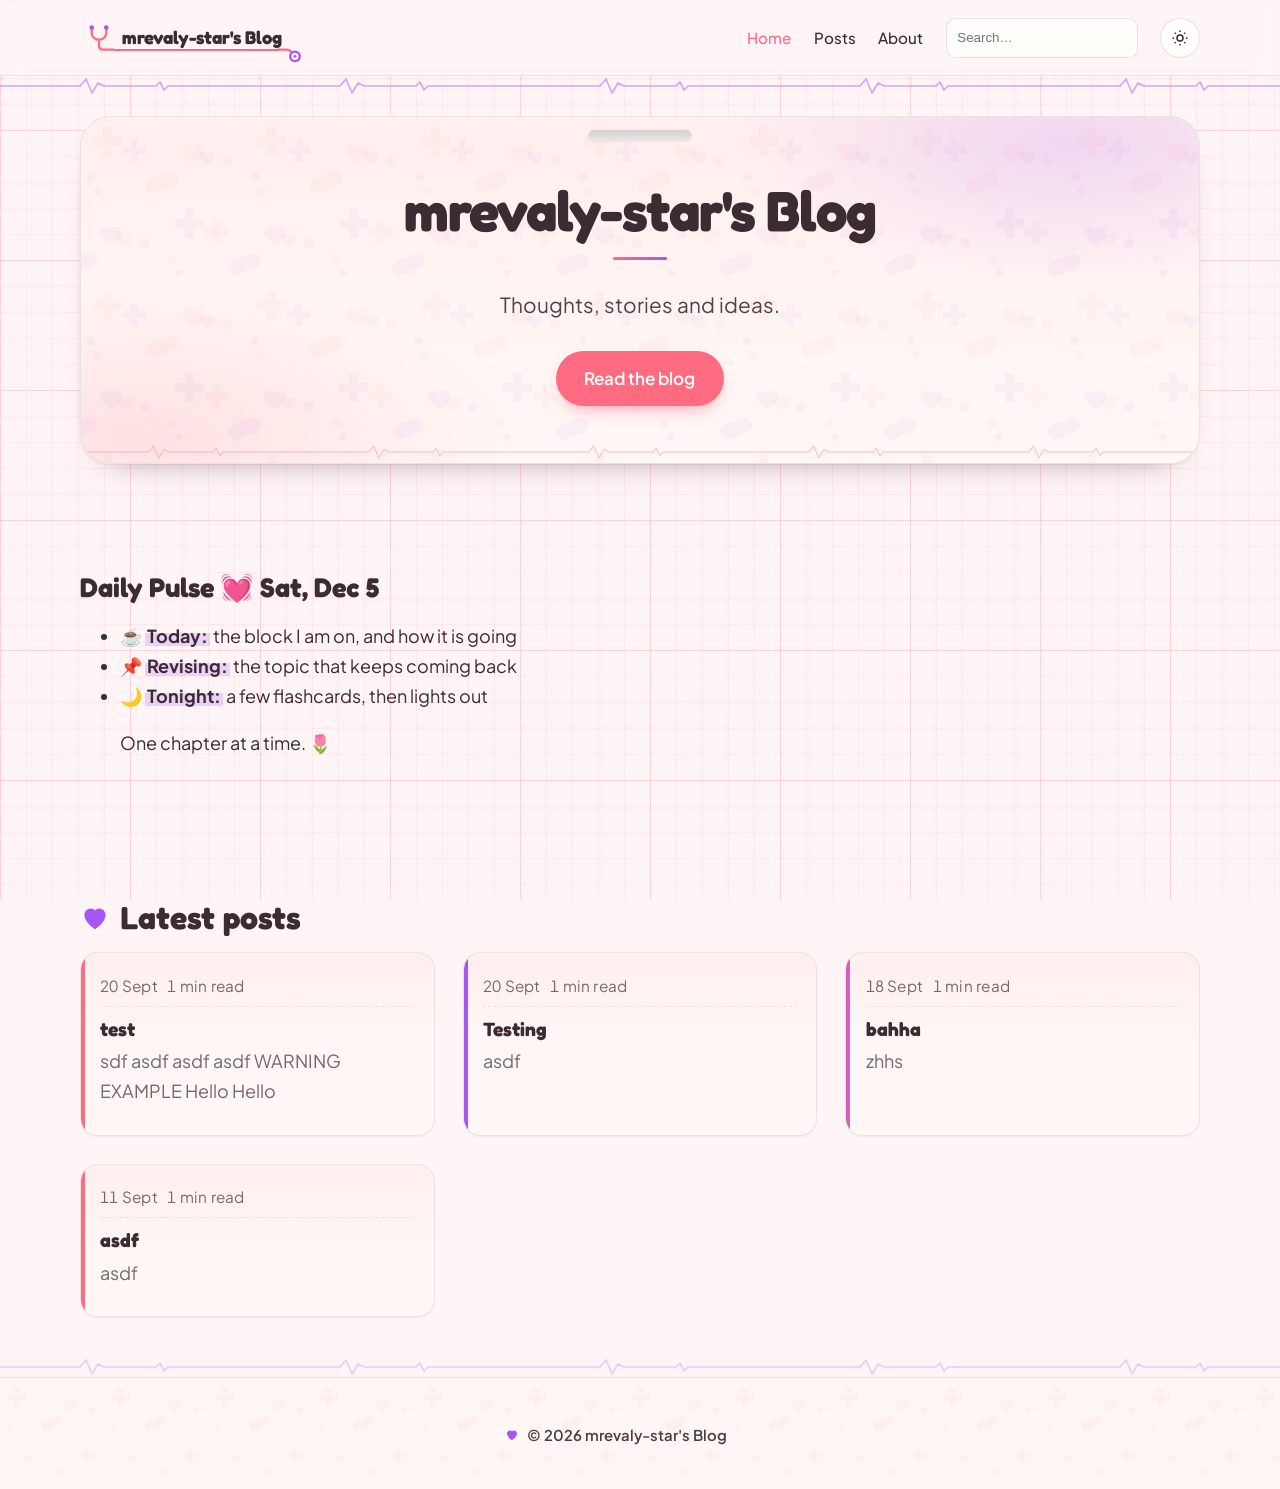
==== commit 124a9749: "[gitblog] Publish: mrevaly-star's Blog" ====
--- a/index.html
+++ b/index.html
@@ -6,19 +6,19 @@
 <meta name="viewport" content="width=device-width, initial-scale=1">
 <title>mrevaly-star&#39;s Blog — Thoughts, stories and ideas.</title>
 <meta name="description" content="My thoughts, learning, and perspectives">
-<meta name="theme-color" content="#0f766e">
+<meta name="theme-color" content="#ff6b81">
 <meta property="og:type" content="website">
 <meta property="og:title" content="mrevaly-star&#39;s Blog — Thoughts, stories and ideas.">
 <meta property="og:description" content="My thoughts, learning, and perspectives">
 <meta property="og:site_name" content="mrevaly-star&#39;s Blog">
 <meta name="twitter:card" content="summary">
-<link rel="icon" type="image/svg+xml" href="data:image/svg+xml,%3Csvg%20xmlns%3D%22http%3A%2F%2Fwww.w3.org%2F2000%2Fsvg%22%20viewBox%3D%220%200%2064%2064%22%3E%3Crect%20width%3D%2264%22%20height%3D%2264%22%20rx%3D%2214%22%20fill%3D%22%230f766e%22%2F%3E%3Ctext%20x%3D%2232%22%20y%3D%2233%22%20text-anchor%3D%22middle%22%20dominant-baseline%3D%22central%22%20font-family%3D%22system-ui%2C%20-apple-system%2C%20'Segoe%20UI'%2C%20Roboto%2C%20sans-serif%22%20font-size%3D%2240%22%20font-weight%3D%22700%22%20fill%3D%22%23fff%22%3EM%3C%2Ftext%3E%3C%2Fsvg%3E">
+<link rel="icon" type="image/svg+xml" href="data:image/svg+xml,%3Csvg%20xmlns%3D%22http%3A%2F%2Fwww.w3.org%2F2000%2Fsvg%22%20viewBox%3D%220%200%2064%2064%22%3E%3Crect%20width%3D%2264%22%20height%3D%2264%22%20rx%3D%2214%22%20fill%3D%22%23ff6b81%22%2F%3E%3Ctext%20x%3D%2232%22%20y%3D%2233%22%20text-anchor%3D%22middle%22%20dominant-baseline%3D%22central%22%20font-family%3D%22system-ui%2C%20-apple-system%2C%20'Segoe%20UI'%2C%20Roboto%2C%20sans-serif%22%20font-size%3D%2240%22%20font-weight%3D%22700%22%20fill%3D%22%23fff%22%3EM%3C%2Ftext%3E%3C%2Fsvg%3E">
 <link rel="alternate" type="application/rss+xml" title="mrevaly-star&#39;s Blog" href="./feed.xml">
 <link rel="preconnect" href="https://fonts.googleapis.com">
 <link rel="preconnect" href="https://fonts.gstatic.com" crossorigin>
-<link rel="preload" as="style" href="https://fonts.googleapis.com/css2?family=Manrope:wght@700&amp;family=Source+Sans+3:wght@400;600;700&amp;display=swap" onload="this.onload=null;this.rel='stylesheet'">
-<noscript><link rel="stylesheet" href="https://fonts.googleapis.com/css2?family=Manrope:wght@700&amp;family=Source+Sans+3:wght@400;600;700&amp;display=swap"></noscript>
-<link rel="stylesheet" href="./assets/site.css?v=1mzh49g">
+<link rel="preload" as="style" href="https://fonts.googleapis.com/css2?family=Fredoka:wght@700&amp;family=Plus+Jakarta+Sans:wght@400;600;700&amp;display=swap" onload="this.onload=null;this.rel='stylesheet'">
+<noscript><link rel="stylesheet" href="https://fonts.googleapis.com/css2?family=Fredoka:wght@700&amp;family=Plus+Jakarta+Sans:wght@400;600;700&amp;display=swap"></noscript>
+<link rel="stylesheet" href="./assets/site.css?v=jrhuiz">
 
 </head>
 <body data-root="./">
@@ -45,7 +45,16 @@
       <a class="btn btn-primary hero-cta" href="./posts/">Read the blog</a>
     </div>
   </div></section>
-<section class="sec sec-posts" data-section-id="sec_f657d0b6"><h2 class="sec-title">Latest posts</h2><div class="post-list post-list--cards"><article class="post-card post-card--cards">
+<section class="sec" data-section-id="sec_d73bb5c2"><div class="prose"><h2 id="daily-pulse-today">Daily Pulse 💓 {{today}}<a class="heading-anchor" href="#daily-pulse-today" aria-label="Link to this section">#</a></h2>
+<ul>
+<li>☕ <strong>Today:</strong> the block I am on, and how it is going</li>
+<li>📌 <strong>Revising:</strong> the topic that keeps coming back</li>
+<li>🌙 <strong>Tonight:</strong> a few flashcards, then lights out</li>
+</ul>
+<blockquote>
+<p>One chapter at a time. 🌷</p>
+</blockquote></div></section>
+<section class="sec sec-posts" data-section-id="sec_f657d0b6"><h2 class="sec-title">Latest posts</h2><div class="post-list post-list--grid"><article class="post-card post-card--grid">
   
   <div class="post-card-body">
     <div class="post-card-meta"><time datetime="2026-09-20T09:00:00.000Z">20 Sept</time><span class="post-meta-rt">1 min read</span></div>
@@ -54,7 +63,7 @@
     
   </div>
 </article>
-<article class="post-card post-card--cards">
+<article class="post-card post-card--grid">
   
   <div class="post-card-body">
     <div class="post-card-meta"><time datetime="2026-09-20T09:00:00.000Z">20 Sept</time><span class="post-meta-rt">1 min read</span></div>
@@ -63,7 +72,7 @@
     
   </div>
 </article>
-<article class="post-card post-card--cards">
+<article class="post-card post-card--grid">
   
   <div class="post-card-body">
     <div class="post-card-meta"><time datetime="2026-09-18T09:00:00.000Z">18 Sept</time><span class="post-meta-rt">1 min read</span></div>
@@ -72,7 +81,7 @@
     
   </div>
 </article>
-<article class="post-card post-card--cards">
+<article class="post-card post-card--grid">
   
   <div class="post-card-body">
     <div class="post-card-meta"><time datetime="2026-09-11T09:00:00.000Z">11 Sept</time><span class="post-meta-rt">1 min read</span></div>
@@ -88,6 +97,6 @@
     <div class="footer-social"></div>
   </div>
 </footer></div>
-<script src="./assets/site.js?v=1mzh49g" defer></script>
+<script src="./assets/site.js?v=jrhuiz" defer></script>
 </body>
 </html>
--- a/assets/site.css
+++ b/assets/site.css
@@ -1,24 +1,24 @@
 :root {
 
-    --color-primary: #0f766e;
-    --color-accent: #e11d48;
-    --color-bg: #eef6f4;
-    --color-surface: #fbfdfa;
-    --color-text: #12302e;
-    --color-muted: #5d7f7b;
-    --color-border: color-mix(in srgb, #12302e 12%, transparent);
-
-    --font-heading: 'Manrope', -apple-system, BlinkMacSystemFont, 'Segoe UI', sans-serif;
-    --font-body: 'Source Sans 3', -apple-system, BlinkMacSystemFont, 'Segoe UI', sans-serif;
-    --radius: 10px;
-    --space-scale: 1;
-    --container: 62rem;
+    --color-primary: #ff6b81;
+    --color-accent: #a855f7;
+    --color-bg: #fff5f7;
+    --color-surface: #fffdfa;
+    --color-text: #3b2b33;
+    --color-muted: #7a6672;
+    --color-border: color-mix(in srgb, #3b2b33 12%, transparent);
+
+    --font-heading: 'Fredoka', -apple-system, BlinkMacSystemFont, 'Segoe UI', sans-serif;
+    --font-body: 'Plus Jakarta Sans', -apple-system, BlinkMacSystemFont, 'Segoe UI', sans-serif;
+    --radius: 16px;
+    --space-scale: 1.25;
+    --container: 75rem;
 }
 @media (prefers-color-scheme: dark) {
   :root:not([data-theme="light"]) {
 
-    --color-primary: #0f766e;
-    --color-accent: #e11d48;
+    --color-primary: #ff6b81;
+    --color-accent: #a855f7;
     --color-bg: #171717;
     --color-surface: #242424;
     --color-text: #e8e9ee;
@@ -28,8 +28,8 @@
 }
 :root[data-theme="dark"] {
 
-    --color-primary: #0f766e;
-    --color-accent: #e11d48;
+    --color-primary: #ff6b81;
+    --color-accent: #a855f7;
     --color-bg: #171717;
     --color-surface: #242424;
     --color-text: #e8e9ee;
@@ -285,11 +285,11 @@
   --vit-tag-s: 55%;
   --vit-tag-l: 38%;
   --vit-rx: 0.16;
-  --vit-tube: #0f766e;
-  --vit-scope: url("data:image/svg+xml;utf8,<svg xmlns='http://www.w3.org/2000/svg' width='31' height='42' viewBox='0 0 31 42'><g fill='none' stroke='%230f766e' stroke-width='2.4' stroke-linecap='round'><path d='M8 6v5.5a7.7 7.7 0 0 0 15 0V6'/><path d='M15.5 19.5V24c0 2.6 1.6 4 4.2 4H31'/></g><g fill='%23e11d48'><circle cx='8' cy='4.8' r='2.4'/><circle cx='23' cy='4.8' r='2.4'/></g></svg>");
-  --vit-scope-end: url("data:image/svg+xml;utf8,<svg xmlns='http://www.w3.org/2000/svg' width='29' height='42' viewBox='0 0 29 42'><path d='M0 28h9c3.4 0 5.6 1.3 6.4 3.6' fill='none' stroke='%230f766e' stroke-width='2.4' stroke-linecap='round'/><circle cx='18.6' cy='35' r='5' fill='none' stroke='%23e11d48' stroke-width='2.4'/><circle cx='18.6' cy='35' r='1.5' fill='%23e11d48'/></svg>");
-  --vit-motifs: url("data:image/svg+xml;utf8,<svg xmlns='http://www.w3.org/2000/svg' width='164' height='164' viewBox='0 0 164 164'><g fill='%230f766e' fill-opacity='0.05'><path d='M22 10h9v10h10v9H31v10h-9V29H12v-9h10z'/><path d='M132 104h7v8h8v7h-8v8h-7v-8h-8v-7h8z'/><path d='M112 30c-3.4-4.2-9.6-3.2-10.8 2-1.2 5.4 6.4 11 10.8 14 4.4-3 12-8.6 10.8-14-1.2-5.2-7.4-6.2-10.8-2z'/><path d='M44 118c-2.4-3-6.9-2.3-7.7 1.4-.9 3.9 4.5 7.9 7.7 10 3.2-2.1 8.6-6.1 7.7-10-.8-3.7-5.3-4.4-7.7-1.4z'/><rect x='64' y='58' width='34' height='15' rx='7.5' transform='rotate(-22 81 65)'/><circle cx='146' cy='44' r='5'/><circle cx='16' cy='74' r='4'/><circle cx='92' cy='142' r='4.5'/></g></svg>");
-  --vit-motifs-alt: url("data:image/svg+xml;utf8,<svg xmlns='http://www.w3.org/2000/svg' width='164' height='164' viewBox='0 0 164 164'><g fill='%23e11d48' fill-opacity='0.05'><path d='M22 10h9v10h10v9H31v10h-9V29H12v-9h10z'/><path d='M132 104h7v8h8v7h-8v8h-7v-8h-8v-7h8z'/><path d='M112 30c-3.4-4.2-9.6-3.2-10.8 2-1.2 5.4 6.4 11 10.8 14 4.4-3 12-8.6 10.8-14-1.2-5.2-7.4-6.2-10.8-2z'/><path d='M44 118c-2.4-3-6.9-2.3-7.7 1.4-.9 3.9 4.5 7.9 7.7 10 3.2-2.1 8.6-6.1 7.7-10-.8-3.7-5.3-4.4-7.7-1.4z'/><rect x='64' y='58' width='34' height='15' rx='7.5' transform='rotate(-22 81 65)'/><circle cx='146' cy='44' r='5'/><circle cx='16' cy='74' r='4'/><circle cx='92' cy='142' r='4.5'/></g></svg>");
+  --vit-tube: #ff6b81;
+  --vit-scope: url("data:image/svg+xml;utf8,<svg xmlns='http://www.w3.org/2000/svg' width='31' height='42' viewBox='0 0 31 42'><g fill='none' stroke='%23ff6b81' stroke-width='2.4' stroke-linecap='round'><path d='M8 6v5.5a7.7 7.7 0 0 0 15 0V6'/><path d='M15.5 19.5V24c0 2.6 1.6 4 4.2 4H31'/></g><g fill='%23a855f7'><circle cx='8' cy='4.8' r='2.4'/><circle cx='23' cy='4.8' r='2.4'/></g></svg>");
+  --vit-scope-end: url("data:image/svg+xml;utf8,<svg xmlns='http://www.w3.org/2000/svg' width='29' height='42' viewBox='0 0 29 42'><path d='M0 28h9c3.4 0 5.6 1.3 6.4 3.6' fill='none' stroke='%23ff6b81' stroke-width='2.4' stroke-linecap='round'/><circle cx='18.6' cy='35' r='5' fill='none' stroke='%23a855f7' stroke-width='2.4'/><circle cx='18.6' cy='35' r='1.5' fill='%23a855f7'/></svg>");
+  --vit-motifs: url("data:image/svg+xml;utf8,<svg xmlns='http://www.w3.org/2000/svg' width='164' height='164' viewBox='0 0 164 164'><g fill='%23ff6b81' fill-opacity='0.05'><path d='M22 10h9v10h10v9H31v10h-9V29H12v-9h10z'/><path d='M132 104h7v8h8v7h-8v8h-7v-8h-8v-7h8z'/><path d='M112 30c-3.4-4.2-9.6-3.2-10.8 2-1.2 5.4 6.4 11 10.8 14 4.4-3 12-8.6 10.8-14-1.2-5.2-7.4-6.2-10.8-2z'/><path d='M44 118c-2.4-3-6.9-2.3-7.7 1.4-.9 3.9 4.5 7.9 7.7 10 3.2-2.1 8.6-6.1 7.7-10-.8-3.7-5.3-4.4-7.7-1.4z'/><rect x='64' y='58' width='34' height='15' rx='7.5' transform='rotate(-22 81 65)'/><circle cx='146' cy='44' r='5'/><circle cx='16' cy='74' r='4'/><circle cx='92' cy='142' r='4.5'/></g></svg>");
+  --vit-motifs-alt: url("data:image/svg+xml;utf8,<svg xmlns='http://www.w3.org/2000/svg' width='164' height='164' viewBox='0 0 164 164'><g fill='%23a855f7' fill-opacity='0.05'><path d='M22 10h9v10h10v9H31v10h-9V29H12v-9h10z'/><path d='M132 104h7v8h8v7h-8v8h-7v-8h-8v-7h8z'/><path d='M112 30c-3.4-4.2-9.6-3.2-10.8 2-1.2 5.4 6.4 11 10.8 14 4.4-3 12-8.6 10.8-14-1.2-5.2-7.4-6.2-10.8-2z'/><path d='M44 118c-2.4-3-6.9-2.3-7.7 1.4-.9 3.9 4.5 7.9 7.7 10 3.2-2.1 8.6-6.1 7.7-10-.8-3.7-5.3-4.4-7.7-1.4z'/><rect x='64' y='58' width='34' height='15' rx='7.5' transform='rotate(-22 81 65)'/><circle cx='146' cy='44' r='5'/><circle cx='16' cy='74' r='4'/><circle cx='92' cy='142' r='4.5'/></g></svg>");
   --vit-trace: 0.5;
   --vit-shadow: 0 1px 2px color-mix(in srgb, var(--color-text) 7%, transparent);
 }
@@ -304,11 +304,11 @@
     --vit-tag-s: 60%;
     --vit-tag-l: 70%;
     --vit-rx: 0.34;
-    --vit-tube: #7bb4af;
-    --vit-scope: url("data:image/svg+xml;utf8,<svg xmlns='http://www.w3.org/2000/svg' width='31' height='42' viewBox='0 0 31 42'><g fill='none' stroke='%237bb4af' stroke-width='2.4' stroke-linecap='round'><path d='M8 6v5.5a7.7 7.7 0 0 0 15 0V6'/><path d='M15.5 19.5V24c0 2.6 1.6 4 4.2 4H31'/></g><g fill='%23e95676'><circle cx='8' cy='4.8' r='2.4'/><circle cx='23' cy='4.8' r='2.4'/></g></svg>");
-    --vit-scope-end: url("data:image/svg+xml;utf8,<svg xmlns='http://www.w3.org/2000/svg' width='29' height='42' viewBox='0 0 29 42'><path d='M0 28h9c3.4 0 5.6 1.3 6.4 3.6' fill='none' stroke='%237bb4af' stroke-width='2.4' stroke-linecap='round'/><circle cx='18.6' cy='35' r='5' fill='none' stroke='%23e95676' stroke-width='2.4'/><circle cx='18.6' cy='35' r='1.5' fill='%23e95676'/></svg>");
-    --vit-motifs: url("data:image/svg+xml;utf8,<svg xmlns='http://www.w3.org/2000/svg' width='164' height='164' viewBox='0 0 164 164'><g fill='%230f766e' fill-opacity='0.16'><path d='M22 10h9v10h10v9H31v10h-9V29H12v-9h10z'/><path d='M132 104h7v8h8v7h-8v8h-7v-8h-8v-7h8z'/><path d='M112 30c-3.4-4.2-9.6-3.2-10.8 2-1.2 5.4 6.4 11 10.8 14 4.4-3 12-8.6 10.8-14-1.2-5.2-7.4-6.2-10.8-2z'/><path d='M44 118c-2.4-3-6.9-2.3-7.7 1.4-.9 3.9 4.5 7.9 7.7 10 3.2-2.1 8.6-6.1 7.7-10-.8-3.7-5.3-4.4-7.7-1.4z'/><rect x='64' y='58' width='34' height='15' rx='7.5' transform='rotate(-22 81 65)'/><circle cx='146' cy='44' r='5'/><circle cx='16' cy='74' r='4'/><circle cx='92' cy='142' r='4.5'/></g></svg>");
-    --vit-motifs-alt: url("data:image/svg+xml;utf8,<svg xmlns='http://www.w3.org/2000/svg' width='164' height='164' viewBox='0 0 164 164'><g fill='%23e11d48' fill-opacity='0.13'><path d='M22 10h9v10h10v9H31v10h-9V29H12v-9h10z'/><path d='M132 104h7v8h8v7h-8v8h-7v-8h-8v-7h8z'/><path d='M112 30c-3.4-4.2-9.6-3.2-10.8 2-1.2 5.4 6.4 11 10.8 14 4.4-3 12-8.6 10.8-14-1.2-5.2-7.4-6.2-10.8-2z'/><path d='M44 118c-2.4-3-6.9-2.3-7.7 1.4-.9 3.9 4.5 7.9 7.7 10 3.2-2.1 8.6-6.1 7.7-10-.8-3.7-5.3-4.4-7.7-1.4z'/><rect x='64' y='58' width='34' height='15' rx='7.5' transform='rotate(-22 81 65)'/><circle cx='146' cy='44' r='5'/><circle cx='16' cy='74' r='4'/><circle cx='92' cy='142' r='4.5'/></g></svg>");
+    --vit-tube: #ffaeba;
+    --vit-scope: url("data:image/svg+xml;utf8,<svg xmlns='http://www.w3.org/2000/svg' width='31' height='42' viewBox='0 0 31 42'><g fill='none' stroke='%23ffaeba' stroke-width='2.4' stroke-linecap='round'><path d='M8 6v5.5a7.7 7.7 0 0 0 15 0V6'/><path d='M15.5 19.5V24c0 2.6 1.6 4 4.2 4H31'/></g><g fill='%23be80f9'><circle cx='8' cy='4.8' r='2.4'/><circle cx='23' cy='4.8' r='2.4'/></g></svg>");
+    --vit-scope-end: url("data:image/svg+xml;utf8,<svg xmlns='http://www.w3.org/2000/svg' width='29' height='42' viewBox='0 0 29 42'><path d='M0 28h9c3.4 0 5.6 1.3 6.4 3.6' fill='none' stroke='%23ffaeba' stroke-width='2.4' stroke-linecap='round'/><circle cx='18.6' cy='35' r='5' fill='none' stroke='%23be80f9' stroke-width='2.4'/><circle cx='18.6' cy='35' r='1.5' fill='%23be80f9'/></svg>");
+    --vit-motifs: url("data:image/svg+xml;utf8,<svg xmlns='http://www.w3.org/2000/svg' width='164' height='164' viewBox='0 0 164 164'><g fill='%23ff6b81' fill-opacity='0.16'><path d='M22 10h9v10h10v9H31v10h-9V29H12v-9h10z'/><path d='M132 104h7v8h8v7h-8v8h-7v-8h-8v-7h8z'/><path d='M112 30c-3.4-4.2-9.6-3.2-10.8 2-1.2 5.4 6.4 11 10.8 14 4.4-3 12-8.6 10.8-14-1.2-5.2-7.4-6.2-10.8-2z'/><path d='M44 118c-2.4-3-6.9-2.3-7.7 1.4-.9 3.9 4.5 7.9 7.7 10 3.2-2.1 8.6-6.1 7.7-10-.8-3.7-5.3-4.4-7.7-1.4z'/><rect x='64' y='58' width='34' height='15' rx='7.5' transform='rotate(-22 81 65)'/><circle cx='146' cy='44' r='5'/><circle cx='16' cy='74' r='4'/><circle cx='92' cy='142' r='4.5'/></g></svg>");
+    --vit-motifs-alt: url("data:image/svg+xml;utf8,<svg xmlns='http://www.w3.org/2000/svg' width='164' height='164' viewBox='0 0 164 164'><g fill='%23a855f7' fill-opacity='0.13'><path d='M22 10h9v10h10v9H31v10h-9V29H12v-9h10z'/><path d='M132 104h7v8h8v7h-8v8h-7v-8h-8v-7h8z'/><path d='M112 30c-3.4-4.2-9.6-3.2-10.8 2-1.2 5.4 6.4 11 10.8 14 4.4-3 12-8.6 10.8-14-1.2-5.2-7.4-6.2-10.8-2z'/><path d='M44 118c-2.4-3-6.9-2.3-7.7 1.4-.9 3.9 4.5 7.9 7.7 10 3.2-2.1 8.6-6.1 7.7-10-.8-3.7-5.3-4.4-7.7-1.4z'/><rect x='64' y='58' width='34' height='15' rx='7.5' transform='rotate(-22 81 65)'/><circle cx='146' cy='44' r='5'/><circle cx='16' cy='74' r='4'/><circle cx='92' cy='142' r='4.5'/></g></svg>");
     --vit-trace: 0.62;
     --vit-shadow: 0 1px 2px rgba(0, 0, 0, 0.5); } }
 :root[data-theme="dark"] { --vit-line: color-mix(in srgb, var(--color-primary) 24%, transparent);
@@ -322,11 +322,11 @@
     --vit-tag-s: 60%;
     --vit-tag-l: 70%;
     --vit-rx: 0.34;
-    --vit-tube: #7bb4af;
-    --vit-scope: url("data:image/svg+xml;utf8,<svg xmlns='http://www.w3.org/2000/svg' width='31' height='42' viewBox='0 0 31 42'><g fill='none' stroke='%237bb4af' stroke-width='2.4' stroke-linecap='round'><path d='M8 6v5.5a7.7 7.7 0 0 0 15 0V6'/><path d='M15.5 19.5V24c0 2.6 1.6 4 4.2 4H31'/></g><g fill='%23e95676'><circle cx='8' cy='4.8' r='2.4'/><circle cx='23' cy='4.8' r='2.4'/></g></svg>");
-    --vit-scope-end: url("data:image/svg+xml;utf8,<svg xmlns='http://www.w3.org/2000/svg' width='29' height='42' viewBox='0 0 29 42'><path d='M0 28h9c3.4 0 5.6 1.3 6.4 3.6' fill='none' stroke='%237bb4af' stroke-width='2.4' stroke-linecap='round'/><circle cx='18.6' cy='35' r='5' fill='none' stroke='%23e95676' stroke-width='2.4'/><circle cx='18.6' cy='35' r='1.5' fill='%23e95676'/></svg>");
-    --vit-motifs: url("data:image/svg+xml;utf8,<svg xmlns='http://www.w3.org/2000/svg' width='164' height='164' viewBox='0 0 164 164'><g fill='%230f766e' fill-opacity='0.16'><path d='M22 10h9v10h10v9H31v10h-9V29H12v-9h10z'/><path d='M132 104h7v8h8v7h-8v8h-7v-8h-8v-7h8z'/><path d='M112 30c-3.4-4.2-9.6-3.2-10.8 2-1.2 5.4 6.4 11 10.8 14 4.4-3 12-8.6 10.8-14-1.2-5.2-7.4-6.2-10.8-2z'/><path d='M44 118c-2.4-3-6.9-2.3-7.7 1.4-.9 3.9 4.5 7.9 7.7 10 3.2-2.1 8.6-6.1 7.7-10-.8-3.7-5.3-4.4-7.7-1.4z'/><rect x='64' y='58' width='34' height='15' rx='7.5' transform='rotate(-22 81 65)'/><circle cx='146' cy='44' r='5'/><circle cx='16' cy='74' r='4'/><circle cx='92' cy='142' r='4.5'/></g></svg>");
-    --vit-motifs-alt: url("data:image/svg+xml;utf8,<svg xmlns='http://www.w3.org/2000/svg' width='164' height='164' viewBox='0 0 164 164'><g fill='%23e11d48' fill-opacity='0.13'><path d='M22 10h9v10h10v9H31v10h-9V29H12v-9h10z'/><path d='M132 104h7v8h8v7h-8v8h-7v-8h-8v-7h8z'/><path d='M112 30c-3.4-4.2-9.6-3.2-10.8 2-1.2 5.4 6.4 11 10.8 14 4.4-3 12-8.6 10.8-14-1.2-5.2-7.4-6.2-10.8-2z'/><path d='M44 118c-2.4-3-6.9-2.3-7.7 1.4-.9 3.9 4.5 7.9 7.7 10 3.2-2.1 8.6-6.1 7.7-10-.8-3.7-5.3-4.4-7.7-1.4z'/><rect x='64' y='58' width='34' height='15' rx='7.5' transform='rotate(-22 81 65)'/><circle cx='146' cy='44' r='5'/><circle cx='16' cy='74' r='4'/><circle cx='92' cy='142' r='4.5'/></g></svg>");
+    --vit-tube: #ffaeba;
+    --vit-scope: url("data:image/svg+xml;utf8,<svg xmlns='http://www.w3.org/2000/svg' width='31' height='42' viewBox='0 0 31 42'><g fill='none' stroke='%23ffaeba' stroke-width='2.4' stroke-linecap='round'><path d='M8 6v5.5a7.7 7.7 0 0 0 15 0V6'/><path d='M15.5 19.5V24c0 2.6 1.6 4 4.2 4H31'/></g><g fill='%23be80f9'><circle cx='8' cy='4.8' r='2.4'/><circle cx='23' cy='4.8' r='2.4'/></g></svg>");
+    --vit-scope-end: url("data:image/svg+xml;utf8,<svg xmlns='http://www.w3.org/2000/svg' width='29' height='42' viewBox='0 0 29 42'><path d='M0 28h9c3.4 0 5.6 1.3 6.4 3.6' fill='none' stroke='%23ffaeba' stroke-width='2.4' stroke-linecap='round'/><circle cx='18.6' cy='35' r='5' fill='none' stroke='%23be80f9' stroke-width='2.4'/><circle cx='18.6' cy='35' r='1.5' fill='%23be80f9'/></svg>");
+    --vit-motifs: url("data:image/svg+xml;utf8,<svg xmlns='http://www.w3.org/2000/svg' width='164' height='164' viewBox='0 0 164 164'><g fill='%23ff6b81' fill-opacity='0.16'><path d='M22 10h9v10h10v9H31v10h-9V29H12v-9h10z'/><path d='M132 104h7v8h8v7h-8v8h-7v-8h-8v-7h8z'/><path d='M112 30c-3.4-4.2-9.6-3.2-10.8 2-1.2 5.4 6.4 11 10.8 14 4.4-3 12-8.6 10.8-14-1.2-5.2-7.4-6.2-10.8-2z'/><path d='M44 118c-2.4-3-6.9-2.3-7.7 1.4-.9 3.9 4.5 7.9 7.7 10 3.2-2.1 8.6-6.1 7.7-10-.8-3.7-5.3-4.4-7.7-1.4z'/><rect x='64' y='58' width='34' height='15' rx='7.5' transform='rotate(-22 81 65)'/><circle cx='146' cy='44' r='5'/><circle cx='16' cy='74' r='4'/><circle cx='92' cy='142' r='4.5'/></g></svg>");
+    --vit-motifs-alt: url("data:image/svg+xml;utf8,<svg xmlns='http://www.w3.org/2000/svg' width='164' height='164' viewBox='0 0 164 164'><g fill='%23a855f7' fill-opacity='0.13'><path d='M22 10h9v10h10v9H31v10h-9V29H12v-9h10z'/><path d='M132 104h7v8h8v7h-8v8h-7v-8h-8v-7h8z'/><path d='M112 30c-3.4-4.2-9.6-3.2-10.8 2-1.2 5.4 6.4 11 10.8 14 4.4-3 12-8.6 10.8-14-1.2-5.2-7.4-6.2-10.8-2z'/><path d='M44 118c-2.4-3-6.9-2.3-7.7 1.4-.9 3.9 4.5 7.9 7.7 10 3.2-2.1 8.6-6.1 7.7-10-.8-3.7-5.3-4.4-7.7-1.4z'/><rect x='64' y='58' width='34' height='15' rx='7.5' transform='rotate(-22 81 65)'/><circle cx='146' cy='44' r='5'/><circle cx='16' cy='74' r='4'/><circle cx='92' cy='142' r='4.5'/></g></svg>");
     --vit-trace: 0.62;
     --vit-shadow: 0 1px 2px rgba(0, 0, 0, 0.5); }
 /* graph paper, the fine grid with a heavier rule every fifth square */
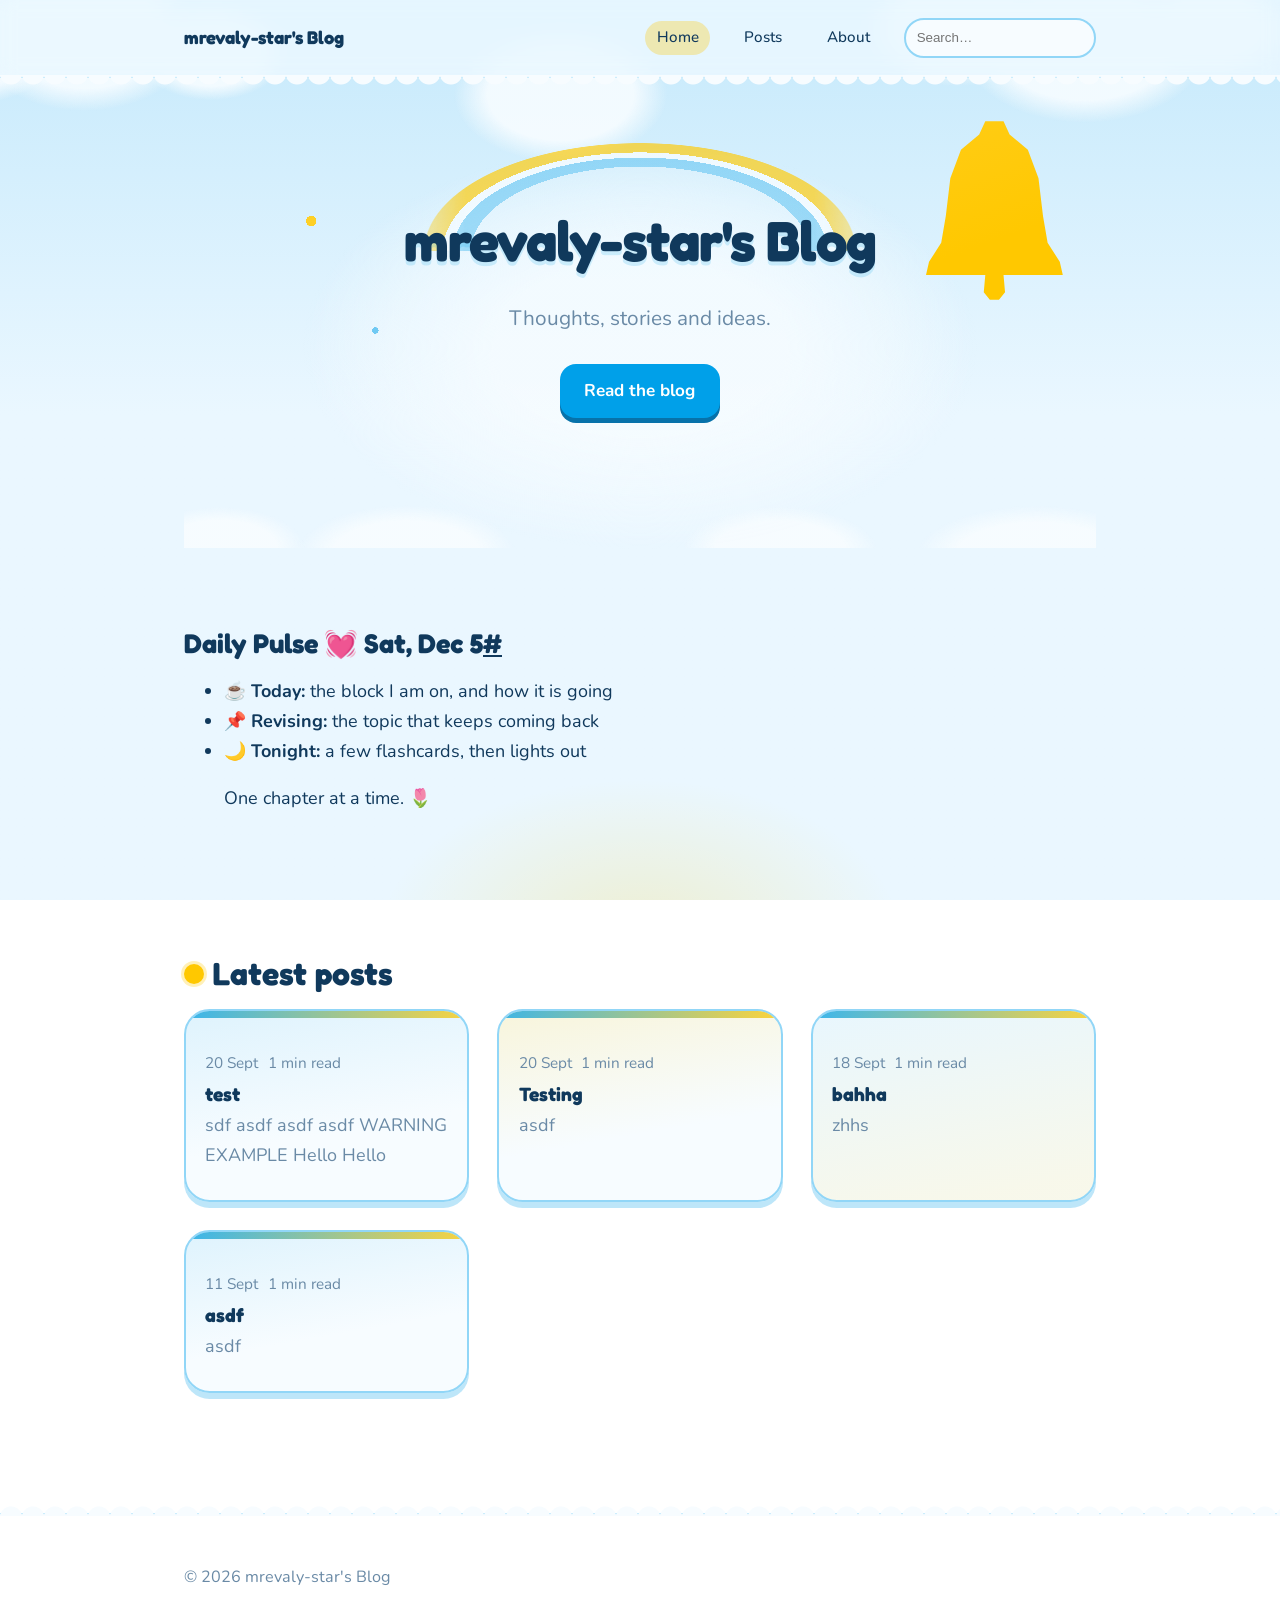
==== commit 34889f77: "[gitblog] Publish: mrevaly-star's Blog" ====
--- a/index.html
+++ b/index.html
@@ -6,19 +6,19 @@
 <meta name="viewport" content="width=device-width, initial-scale=1">
 <title>mrevaly-star&#39;s Blog — Thoughts, stories and ideas.</title>
 <meta name="description" content="My thoughts, learning, and perspectives">
-<meta name="theme-color" content="#ff6b81">
+<meta name="theme-color" content="#00a0e9">
 <meta property="og:type" content="website">
 <meta property="og:title" content="mrevaly-star&#39;s Blog — Thoughts, stories and ideas.">
 <meta property="og:description" content="My thoughts, learning, and perspectives">
 <meta property="og:site_name" content="mrevaly-star&#39;s Blog">
 <meta name="twitter:card" content="summary">
-<link rel="icon" type="image/svg+xml" href="data:image/svg+xml,%3Csvg%20xmlns%3D%22http%3A%2F%2Fwww.w3.org%2F2000%2Fsvg%22%20viewBox%3D%220%200%2064%2064%22%3E%3Crect%20width%3D%2264%22%20height%3D%2264%22%20rx%3D%2214%22%20fill%3D%22%23ff6b81%22%2F%3E%3Ctext%20x%3D%2232%22%20y%3D%2233%22%20text-anchor%3D%22middle%22%20dominant-baseline%3D%22central%22%20font-family%3D%22system-ui%2C%20-apple-system%2C%20'Segoe%20UI'%2C%20Roboto%2C%20sans-serif%22%20font-size%3D%2240%22%20font-weight%3D%22700%22%20fill%3D%22%23fff%22%3EM%3C%2Ftext%3E%3C%2Fsvg%3E">
+<link rel="icon" type="image/svg+xml" href="data:image/svg+xml,%3Csvg%20xmlns%3D%22http%3A%2F%2Fwww.w3.org%2F2000%2Fsvg%22%20viewBox%3D%220%200%2064%2064%22%3E%3Crect%20width%3D%2264%22%20height%3D%2264%22%20rx%3D%2214%22%20fill%3D%22%2300a0e9%22%2F%3E%3Ctext%20x%3D%2232%22%20y%3D%2233%22%20text-anchor%3D%22middle%22%20dominant-baseline%3D%22central%22%20font-family%3D%22system-ui%2C%20-apple-system%2C%20'Segoe%20UI'%2C%20Roboto%2C%20sans-serif%22%20font-size%3D%2240%22%20font-weight%3D%22700%22%20fill%3D%22%23fff%22%3EM%3C%2Ftext%3E%3C%2Fsvg%3E">
 <link rel="alternate" type="application/rss+xml" title="mrevaly-star&#39;s Blog" href="./feed.xml">
 <link rel="preconnect" href="https://fonts.googleapis.com">
 <link rel="preconnect" href="https://fonts.gstatic.com" crossorigin>
-<link rel="preload" as="style" href="https://fonts.googleapis.com/css2?family=Fredoka:wght@700&amp;family=Plus+Jakarta+Sans:wght@400;600;700&amp;display=swap" onload="this.onload=null;this.rel='stylesheet'">
-<noscript><link rel="stylesheet" href="https://fonts.googleapis.com/css2?family=Fredoka:wght@700&amp;family=Plus+Jakarta+Sans:wght@400;600;700&amp;display=swap"></noscript>
-<link rel="stylesheet" href="./assets/site.css?v=jrhuiz">
+<link rel="preload" as="style" href="https://fonts.googleapis.com/css2?family=Fredoka:wght@700&amp;family=Nunito:wght@400;600;700&amp;display=swap" onload="this.onload=null;this.rel='stylesheet'">
+<noscript><link rel="stylesheet" href="https://fonts.googleapis.com/css2?family=Fredoka:wght@700&amp;family=Nunito:wght@400;600;700&amp;display=swap"></noscript>
+<link rel="stylesheet" href="./assets/site.css?v=hmjgzm">
 
 </head>
 <body data-root="./">
@@ -34,7 +34,7 @@
 <a href="./posts/">Posts</a>
 <a href="./about/">About</a>
       <div class="nav-search"><input type="search" data-search-input="[data-search-results]" placeholder="Search…" aria-label="Search posts"><div class="search-results" data-search-results hidden></div></div>
-      <button type="button" class="dark-toggle" data-dark-toggle aria-label="Toggle dark mode"><svg viewBox="0 0 24 24" width="18" height="18" fill="none" stroke="currentColor" stroke-width="2" aria-hidden="true"><circle cx="12" cy="12" r="4"/><path d="M12 2v2M12 20v2M4.9 4.9l1.4 1.4M17.7 17.7l1.4 1.4M2 12h2M20 12h2M4.9 19.1l1.4-1.4M17.7 6.3l1.4-1.4"/></svg></button>
+      
     </nav>
   </div>
 </header><main><div class="page container page-home"><section class="sec sec-hero" data-section-id="sec_654a143e"><div class="hero hero--center">
@@ -54,7 +54,7 @@
 <blockquote>
 <p>One chapter at a time. 🌷</p>
 </blockquote></div></section>
-<section class="sec sec-posts" data-section-id="sec_f657d0b6"><h2 class="sec-title">Latest posts</h2><div class="post-list post-list--grid"><article class="post-card post-card--grid">
+<section class="sec sec-posts" data-section-id="sec_f657d0b6"><h2 class="sec-title">Latest posts</h2><div class="post-list post-list--cards"><article class="post-card post-card--cards">
   
   <div class="post-card-body">
     <div class="post-card-meta"><time datetime="2026-09-20T09:00:00.000Z">20 Sept</time><span class="post-meta-rt">1 min read</span></div>
@@ -63,7 +63,7 @@
     
   </div>
 </article>
-<article class="post-card post-card--grid">
+<article class="post-card post-card--cards">
   
   <div class="post-card-body">
     <div class="post-card-meta"><time datetime="2026-09-20T09:00:00.000Z">20 Sept</time><span class="post-meta-rt">1 min read</span></div>
@@ -72,7 +72,7 @@
     
   </div>
 </article>
-<article class="post-card post-card--grid">
+<article class="post-card post-card--cards">
   
   <div class="post-card-body">
     <div class="post-card-meta"><time datetime="2026-09-18T09:00:00.000Z">18 Sept</time><span class="post-meta-rt">1 min read</span></div>
@@ -81,7 +81,7 @@
     
   </div>
 </article>
-<article class="post-card post-card--grid">
+<article class="post-card post-card--cards">
   
   <div class="post-card-body">
     <div class="post-card-meta"><time datetime="2026-09-11T09:00:00.000Z">11 Sept</time><span class="post-meta-rt">1 min read</span></div>
@@ -97,6 +97,6 @@
     <div class="footer-social"></div>
   </div>
 </footer></div>
-<script src="./assets/site.js?v=jrhuiz" defer></script>
+<script src="./assets/site.js?v=hmjgzm" defer></script>
 </body>
 </html>
--- a/assets/site.css
+++ b/assets/site.css
@@ -1,40 +1,18 @@
 :root {
 
-    --color-primary: #ff6b81;
-    --color-accent: #a855f7;
-    --color-bg: #fff5f7;
-    --color-surface: #fffdfa;
-    --color-text: #3b2b33;
-    --color-muted: #7a6672;
-    --color-border: color-mix(in srgb, #3b2b33 12%, transparent);
+    --color-primary: #00a0e9;
+    --color-accent: #ffc800;
+    --color-bg: #eaf7ff;
+    --color-surface: #f7fcff;
+    --color-text: #10395c;
+    --color-muted: #6a8aa6;
+    --color-border: color-mix(in srgb, #10395c 12%, transparent);
 
     --font-heading: 'Fredoka', -apple-system, BlinkMacSystemFont, 'Segoe UI', sans-serif;
-    --font-body: 'Plus Jakarta Sans', -apple-system, BlinkMacSystemFont, 'Segoe UI', sans-serif;
+    --font-body: 'Nunito', -apple-system, BlinkMacSystemFont, 'Segoe UI', sans-serif;
     --radius: 16px;
     --space-scale: 1.25;
-    --container: 75rem;
-}
-@media (prefers-color-scheme: dark) {
-  :root:not([data-theme="light"]) {
-
-    --color-primary: #ff6b81;
-    --color-accent: #a855f7;
-    --color-bg: #171717;
-    --color-surface: #242424;
-    --color-text: #e8e9ee;
-    --color-muted: #a0abbb;
-    --color-border: color-mix(in srgb, #e8e9ee 12%, transparent);
-  }
-}
-:root[data-theme="dark"] {
-
-    --color-primary: #ff6b81;
-    --color-accent: #a855f7;
-    --color-bg: #171717;
-    --color-surface: #242424;
-    --color-text: #e8e9ee;
-    --color-muted: #a0abbb;
-    --color-border: color-mix(in srgb, #e8e9ee 12%, transparent);
+    --container: 62rem;
 }
 
 *, *::before, *::after { box-sizing: border-box; }
@@ -270,590 +248,187 @@
   .post-content, .prose { max-width: 38rem; }
 }
 
-/* vitals */
+/* cute */
 :root {
-  --vit-line: color-mix(in srgb, var(--color-primary) 9%, transparent);
-  --vit-line-strong: color-mix(in srgb, var(--color-primary) 17%, transparent);
-  --vit-edge: color-mix(in srgb, var(--color-text) 12%, var(--color-surface));
-  /* card stock and the wash at the head of a page — never plain white */
-  --vit-paper: color-mix(in srgb, var(--color-primary) 4%, var(--color-surface));
-  --vit-wash: color-mix(in srgb, var(--color-primary) 10%, var(--color-surface));
-  --vit-mark: color-mix(in srgb, var(--color-accent) 22%, transparent);
-  --vit-clip: color-mix(in srgb, var(--color-text) 22%, var(--color-surface));
-  --vit-th: color-mix(in srgb, var(--color-primary) 12%, var(--color-surface));
-  /* tags take their hue from their own name; only the lightness changes here */
-  --vit-tag-s: 55%;
-  --vit-tag-l: 38%;
-  --vit-rx: 0.16;
-  --vit-tube: #ff6b81;
-  --vit-scope: url("data:image/svg+xml;utf8,<svg xmlns='http://www.w3.org/2000/svg' width='31' height='42' viewBox='0 0 31 42'><g fill='none' stroke='%23ff6b81' stroke-width='2.4' stroke-linecap='round'><path d='M8 6v5.5a7.7 7.7 0 0 0 15 0V6'/><path d='M15.5 19.5V24c0 2.6 1.6 4 4.2 4H31'/></g><g fill='%23a855f7'><circle cx='8' cy='4.8' r='2.4'/><circle cx='23' cy='4.8' r='2.4'/></g></svg>");
-  --vit-scope-end: url("data:image/svg+xml;utf8,<svg xmlns='http://www.w3.org/2000/svg' width='29' height='42' viewBox='0 0 29 42'><path d='M0 28h9c3.4 0 5.6 1.3 6.4 3.6' fill='none' stroke='%23ff6b81' stroke-width='2.4' stroke-linecap='round'/><circle cx='18.6' cy='35' r='5' fill='none' stroke='%23a855f7' stroke-width='2.4'/><circle cx='18.6' cy='35' r='1.5' fill='%23a855f7'/></svg>");
-  --vit-motifs: url("data:image/svg+xml;utf8,<svg xmlns='http://www.w3.org/2000/svg' width='164' height='164' viewBox='0 0 164 164'><g fill='%23ff6b81' fill-opacity='0.05'><path d='M22 10h9v10h10v9H31v10h-9V29H12v-9h10z'/><path d='M132 104h7v8h8v7h-8v8h-7v-8h-8v-7h8z'/><path d='M112 30c-3.4-4.2-9.6-3.2-10.8 2-1.2 5.4 6.4 11 10.8 14 4.4-3 12-8.6 10.8-14-1.2-5.2-7.4-6.2-10.8-2z'/><path d='M44 118c-2.4-3-6.9-2.3-7.7 1.4-.9 3.9 4.5 7.9 7.7 10 3.2-2.1 8.6-6.1 7.7-10-.8-3.7-5.3-4.4-7.7-1.4z'/><rect x='64' y='58' width='34' height='15' rx='7.5' transform='rotate(-22 81 65)'/><circle cx='146' cy='44' r='5'/><circle cx='16' cy='74' r='4'/><circle cx='92' cy='142' r='4.5'/></g></svg>");
-  --vit-motifs-alt: url("data:image/svg+xml;utf8,<svg xmlns='http://www.w3.org/2000/svg' width='164' height='164' viewBox='0 0 164 164'><g fill='%23a855f7' fill-opacity='0.05'><path d='M22 10h9v10h10v9H31v10h-9V29H12v-9h10z'/><path d='M132 104h7v8h8v7h-8v8h-7v-8h-8v-7h8z'/><path d='M112 30c-3.4-4.2-9.6-3.2-10.8 2-1.2 5.4 6.4 11 10.8 14 4.4-3 12-8.6 10.8-14-1.2-5.2-7.4-6.2-10.8-2z'/><path d='M44 118c-2.4-3-6.9-2.3-7.7 1.4-.9 3.9 4.5 7.9 7.7 10 3.2-2.1 8.6-6.1 7.7-10-.8-3.7-5.3-4.4-7.7-1.4z'/><rect x='64' y='58' width='34' height='15' rx='7.5' transform='rotate(-22 81 65)'/><circle cx='146' cy='44' r='5'/><circle cx='16' cy='74' r='4'/><circle cx='92' cy='142' r='4.5'/></g></svg>");
-  --vit-trace: 0.5;
-  --vit-shadow: 0 1px 2px color-mix(in srgb, var(--color-text) 7%, transparent);
-}
-@media (prefers-color-scheme: dark) { :root:not([data-theme="light"]) { --vit-line: color-mix(in srgb, var(--color-primary) 24%, transparent);
-    --vit-line-strong: color-mix(in srgb, var(--color-primary) 42%, transparent);
-    --vit-edge: color-mix(in srgb, var(--color-text) 22%, var(--color-surface));
-    --vit-paper: color-mix(in srgb, var(--color-primary) 8%, var(--color-surface));
-    --vit-wash: color-mix(in srgb, var(--color-primary) 16%, var(--color-surface));
-    --vit-mark: color-mix(in srgb, var(--color-accent) 36%, transparent);
-    --vit-clip: color-mix(in srgb, var(--color-text) 34%, var(--color-surface));
-    --vit-th: color-mix(in srgb, var(--color-primary) 26%, var(--color-surface));
-    --vit-tag-s: 60%;
-    --vit-tag-l: 70%;
-    --vit-rx: 0.34;
-    --vit-tube: #ffaeba;
-    --vit-scope: url("data:image/svg+xml;utf8,<svg xmlns='http://www.w3.org/2000/svg' width='31' height='42' viewBox='0 0 31 42'><g fill='none' stroke='%23ffaeba' stroke-width='2.4' stroke-linecap='round'><path d='M8 6v5.5a7.7 7.7 0 0 0 15 0V6'/><path d='M15.5 19.5V24c0 2.6 1.6 4 4.2 4H31'/></g><g fill='%23be80f9'><circle cx='8' cy='4.8' r='2.4'/><circle cx='23' cy='4.8' r='2.4'/></g></svg>");
-    --vit-scope-end: url("data:image/svg+xml;utf8,<svg xmlns='http://www.w3.org/2000/svg' width='29' height='42' viewBox='0 0 29 42'><path d='M0 28h9c3.4 0 5.6 1.3 6.4 3.6' fill='none' stroke='%23ffaeba' stroke-width='2.4' stroke-linecap='round'/><circle cx='18.6' cy='35' r='5' fill='none' stroke='%23be80f9' stroke-width='2.4'/><circle cx='18.6' cy='35' r='1.5' fill='%23be80f9'/></svg>");
-    --vit-motifs: url("data:image/svg+xml;utf8,<svg xmlns='http://www.w3.org/2000/svg' width='164' height='164' viewBox='0 0 164 164'><g fill='%23ff6b81' fill-opacity='0.16'><path d='M22 10h9v10h10v9H31v10h-9V29H12v-9h10z'/><path d='M132 104h7v8h8v7h-8v8h-7v-8h-8v-7h8z'/><path d='M112 30c-3.4-4.2-9.6-3.2-10.8 2-1.2 5.4 6.4 11 10.8 14 4.4-3 12-8.6 10.8-14-1.2-5.2-7.4-6.2-10.8-2z'/><path d='M44 118c-2.4-3-6.9-2.3-7.7 1.4-.9 3.9 4.5 7.9 7.7 10 3.2-2.1 8.6-6.1 7.7-10-.8-3.7-5.3-4.4-7.7-1.4z'/><rect x='64' y='58' width='34' height='15' rx='7.5' transform='rotate(-22 81 65)'/><circle cx='146' cy='44' r='5'/><circle cx='16' cy='74' r='4'/><circle cx='92' cy='142' r='4.5'/></g></svg>");
-    --vit-motifs-alt: url("data:image/svg+xml;utf8,<svg xmlns='http://www.w3.org/2000/svg' width='164' height='164' viewBox='0 0 164 164'><g fill='%23a855f7' fill-opacity='0.13'><path d='M22 10h9v10h10v9H31v10h-9V29H12v-9h10z'/><path d='M132 104h7v8h8v7h-8v8h-7v-8h-8v-7h8z'/><path d='M112 30c-3.4-4.2-9.6-3.2-10.8 2-1.2 5.4 6.4 11 10.8 14 4.4-3 12-8.6 10.8-14-1.2-5.2-7.4-6.2-10.8-2z'/><path d='M44 118c-2.4-3-6.9-2.3-7.7 1.4-.9 3.9 4.5 7.9 7.7 10 3.2-2.1 8.6-6.1 7.7-10-.8-3.7-5.3-4.4-7.7-1.4z'/><rect x='64' y='58' width='34' height='15' rx='7.5' transform='rotate(-22 81 65)'/><circle cx='146' cy='44' r='5'/><circle cx='16' cy='74' r='4'/><circle cx='92' cy='142' r='4.5'/></g></svg>");
-    --vit-trace: 0.62;
-    --vit-shadow: 0 1px 2px rgba(0, 0, 0, 0.5); } }
-:root[data-theme="dark"] { --vit-line: color-mix(in srgb, var(--color-primary) 24%, transparent);
-    --vit-line-strong: color-mix(in srgb, var(--color-primary) 42%, transparent);
-    --vit-edge: color-mix(in srgb, var(--color-text) 22%, var(--color-surface));
-    --vit-paper: color-mix(in srgb, var(--color-primary) 8%, var(--color-surface));
-    --vit-wash: color-mix(in srgb, var(--color-primary) 16%, var(--color-surface));
-    --vit-mark: color-mix(in srgb, var(--color-accent) 36%, transparent);
-    --vit-clip: color-mix(in srgb, var(--color-text) 34%, var(--color-surface));
-    --vit-th: color-mix(in srgb, var(--color-primary) 26%, var(--color-surface));
-    --vit-tag-s: 60%;
-    --vit-tag-l: 70%;
-    --vit-rx: 0.34;
-    --vit-tube: #ffaeba;
-    --vit-scope: url("data:image/svg+xml;utf8,<svg xmlns='http://www.w3.org/2000/svg' width='31' height='42' viewBox='0 0 31 42'><g fill='none' stroke='%23ffaeba' stroke-width='2.4' stroke-linecap='round'><path d='M8 6v5.5a7.7 7.7 0 0 0 15 0V6'/><path d='M15.5 19.5V24c0 2.6 1.6 4 4.2 4H31'/></g><g fill='%23be80f9'><circle cx='8' cy='4.8' r='2.4'/><circle cx='23' cy='4.8' r='2.4'/></g></svg>");
-    --vit-scope-end: url("data:image/svg+xml;utf8,<svg xmlns='http://www.w3.org/2000/svg' width='29' height='42' viewBox='0 0 29 42'><path d='M0 28h9c3.4 0 5.6 1.3 6.4 3.6' fill='none' stroke='%23ffaeba' stroke-width='2.4' stroke-linecap='round'/><circle cx='18.6' cy='35' r='5' fill='none' stroke='%23be80f9' stroke-width='2.4'/><circle cx='18.6' cy='35' r='1.5' fill='%23be80f9'/></svg>");
-    --vit-motifs: url("data:image/svg+xml;utf8,<svg xmlns='http://www.w3.org/2000/svg' width='164' height='164' viewBox='0 0 164 164'><g fill='%23ff6b81' fill-opacity='0.16'><path d='M22 10h9v10h10v9H31v10h-9V29H12v-9h10z'/><path d='M132 104h7v8h8v7h-8v8h-7v-8h-8v-7h8z'/><path d='M112 30c-3.4-4.2-9.6-3.2-10.8 2-1.2 5.4 6.4 11 10.8 14 4.4-3 12-8.6 10.8-14-1.2-5.2-7.4-6.2-10.8-2z'/><path d='M44 118c-2.4-3-6.9-2.3-7.7 1.4-.9 3.9 4.5 7.9 7.7 10 3.2-2.1 8.6-6.1 7.7-10-.8-3.7-5.3-4.4-7.7-1.4z'/><rect x='64' y='58' width='34' height='15' rx='7.5' transform='rotate(-22 81 65)'/><circle cx='146' cy='44' r='5'/><circle cx='16' cy='74' r='4'/><circle cx='92' cy='142' r='4.5'/></g></svg>");
-    --vit-motifs-alt: url("data:image/svg+xml;utf8,<svg xmlns='http://www.w3.org/2000/svg' width='164' height='164' viewBox='0 0 164 164'><g fill='%23a855f7' fill-opacity='0.13'><path d='M22 10h9v10h10v9H31v10h-9V29H12v-9h10z'/><path d='M132 104h7v8h8v7h-8v8h-7v-8h-8v-7h8z'/><path d='M112 30c-3.4-4.2-9.6-3.2-10.8 2-1.2 5.4 6.4 11 10.8 14 4.4-3 12-8.6 10.8-14-1.2-5.2-7.4-6.2-10.8-2z'/><path d='M44 118c-2.4-3-6.9-2.3-7.7 1.4-.9 3.9 4.5 7.9 7.7 10 3.2-2.1 8.6-6.1 7.7-10-.8-3.7-5.3-4.4-7.7-1.4z'/><rect x='64' y='58' width='34' height='15' rx='7.5' transform='rotate(-22 81 65)'/><circle cx='146' cy='44' r='5'/><circle cx='16' cy='74' r='4'/><circle cx='92' cy='142' r='4.5'/></g></svg>");
-    --vit-trace: 0.62;
-    --vit-shadow: 0 1px 2px rgba(0, 0, 0, 0.5); }
-/* graph paper, the fine grid with a heavier rule every fifth square */
+  --cute-cloud: color-mix(in srgb, var(--color-surface) 88%, transparent);
+  --cute-line: color-mix(in srgb, var(--color-primary) 38%, var(--color-bg));
+  --cute-drop: color-mix(in srgb, var(--color-primary) 26%, transparent);
+  --cute-press: color-mix(in srgb, var(--color-primary) 55%, var(--color-text));
+}
+
 body {
   background:
-    linear-gradient(var(--vit-line) 1px, transparent 1px) 0 0 / 100% 26px,
-    linear-gradient(90deg, var(--vit-line) 1px, transparent 1px) 0 0 / 26px 100%,
-    linear-gradient(var(--vit-line-strong) 1px, transparent 1px) 0 0 / 100% 130px,
-    linear-gradient(90deg, var(--vit-line-strong) 1px, transparent 1px) 0 0 / 130px 100%,
-    var(--color-bg);
+    radial-gradient(30vmax 18vmax at 50% 104%, color-mix(in srgb, var(--color-accent) 18%, transparent), transparent 68%),
+    linear-gradient(180deg, color-mix(in srgb, var(--color-primary) 16%, var(--color-bg)), var(--color-bg) 46%);
   background-attachment: fixed;
 }
-/* ── the stethoscope that holds the blog's name ─────────────── */
-/* All three pieces — binaural, tube and bell — are background layers of one
-   box drawn around the name, on a shared 40-unit grid where the tube always
-   sits at y=28. That is what keeps the joins exact whatever the blog is
-   called: only the middle layer stretches, and it stretches along the line
-   the other two already end on. */
-.site-brand { position: relative; }
-/* a transparent flex item, so the name leaves room for the binaural */
-.site-brand::before { content: ""; flex: none; width: 1.75em; }
-/* a photo is a badge of its own: two of them in one corner is one too many */
-.site-brand:has(.site-brand-avatar)::before { display: none; }
-.site-brand:has(.site-brand-avatar) :is(span:not(.site-brand-text), .site-brand-text > span:first-child)::after { display: none; }
-:is(.site-brand > span:not(.site-brand-text), .site-brand-text > span:first-child) { position: relative; }
-:is(.site-brand > span:not(.site-brand-text), .site-brand-text > span:first-child)::after {
-  content: ""; position: absolute; pointer-events: none;
-  left: -2.05em; right: -1.25em; top: 0.04em; height: 2.2em;
-  background:
-    var(--vit-scope) no-repeat left top / auto 100%,
-    var(--vit-scope-end) no-repeat right top / auto 100%,
-    linear-gradient(var(--vit-tube), var(--vit-tube)) no-repeat left 1.6em top 1.4em / calc(100% - 3.02em) 0.132em;
-}
-/* where there is a tagline under the name, the tube needs the room */
-.site-brand-text > span:first-child { margin-bottom: 0.55em; }
-
-/* the heartbeat, running under the header */
-.site-header { border-bottom: 1px solid var(--vit-edge); }
-/* room for the tube and the bell, which hang below the name */
-.site-header-inner { padding-block: 1.05rem; }
+/* clouds: overlapping puffs on their own fixed layer, drifting very slowly */
+body::before {
+  content: ""; position: fixed; z-index: -1; pointer-events: none;
+  inset: 0 -12vmax auto -12vmax; height: 46vmax;
+  background:
+    radial-gradient(9vmax 6vmax at 8% 8%, var(--cute-cloud) 0 52%, transparent 74%),
+    radial-gradient(12vmax 8vmax at 15% 6%, var(--cute-cloud) 0 52%, transparent 74%),
+    radial-gradient(8vmax 5vmax at 23% 9%, var(--cute-cloud) 0 52%, transparent 74%),
+    radial-gradient(10vmax 6vmax at 70% 5%, var(--cute-cloud) 0 52%, transparent 74%),
+    radial-gradient(13vmax 8vmax at 78% 8%, var(--cute-cloud) 0 52%, transparent 74%),
+    radial-gradient(8vmax 5vmax at 86% 5%, var(--cute-cloud) 0 52%, transparent 74%),
+    radial-gradient(11vmax 7vmax at 45% 16%, var(--cute-cloud) 0 52%, transparent 76%);
+  animation: cute-drift 80s ease-in-out infinite alternate;
+}
+@keyframes cute-drift { from { transform: translateX(-2.5vmax); } to { transform: translateX(2.5vmax); } }
+@media (prefers-reduced-motion: reduce) { body::before { animation: none; } }
+.hero-title { text-shadow: 0 4px 0 color-mix(in srgb, var(--color-primary) 16%, transparent); }
+.post-card, .newsletter, .about, .post.container, .archive.container {
+  background: var(--color-surface);
+  border: 2px solid var(--cute-line);
+  border-radius: calc(var(--radius) * 1.6);
+  box-shadow: 0 6px 0 var(--cute-drop);
+}
+.post.container, .archive.container {
+  /* inset a little further than flat themes so the sky frames the page even on a phone */
+  width: min(100% - 2.2rem, var(--container));
+  margin-block: 1.5rem;
+  padding: clamp(1.5rem, 4vw, 2.75rem);
+  /* a wash of sky at the top so a long article is not one white slab */
+  background: linear-gradient(180deg, color-mix(in srgb, var(--color-primary) 13%, var(--color-surface)), var(--color-surface) 26%);
+}
+.post-title { position: relative; }
+.post-title::after {
+  content: ""; display: block; width: 3.2rem; height: 0.42rem; margin-top: 0.6rem; border-radius: 999px;
+  background: var(--color-accent);
+}
+/* a little colour variety across the grid, mixed from the theme's own two colours */
+.post-card--cards:nth-child(3n + 1) { background: linear-gradient(170deg, color-mix(in srgb, var(--color-primary) 10%, var(--color-surface)), var(--color-surface) 62%); }
+.post-card--cards:nth-child(3n + 2) { background: linear-gradient(170deg, color-mix(in srgb, var(--color-accent) 14%, var(--color-surface)), var(--color-surface) 62%); }
+.post-card--cards:nth-child(3n) { background: linear-gradient(170deg, color-mix(in srgb, var(--color-primary) 6%, var(--color-surface)), color-mix(in srgb, var(--color-accent) 8%, var(--color-surface)) 90%); }
+.post-card { transition: transform 0.22s cubic-bezier(.2,.9,.3,1.2), box-shadow 0.22s ease; overflow: hidden; }
+.post-card:hover { transform: translateY(-6px) rotate(-0.8deg); box-shadow: 0 14px 0 var(--cute-drop); }
+.post-card-cover img, .hero-image img { border-radius: calc(var(--radius) * 1.2); }
+.newsletter { background: linear-gradient(160deg, color-mix(in srgb, var(--color-accent) 18%, var(--color-surface)), var(--color-surface) 70%); }
+/* .about has no padding of its own — without this the text sits on the border */
+.about { padding: clamp(1.25rem, 4vw, 2.5rem); }
+.sec-title { display: flex; align-items: center; gap: 0.5rem; }
+.sec-title::before {
+  content: ""; flex: none; width: 0.62em; height: 0.62em; border-radius: 999px;
+  background: var(--color-accent); box-shadow: 0 0 0 3px color-mix(in srgb, var(--color-accent) 28%, transparent);
+}
+/* ── the hero, as a little paper scene ──────────────────────── */
+.sec-hero { position: relative; isolation: isolate; overflow: hidden; }
+/* a soft halo under the title, with a pastel rainbow arching over it */
+.sec-hero::before {
+  content: ""; position: absolute; z-index: -2; left: 50%; top: 2%; width: min(54rem, 96vw); aspect-ratio: 5 / 3;
+  transform: translateX(-50%);
+  background: radial-gradient(closest-side, var(--color-surface) 0 34%, color-mix(in srgb, var(--color-surface) 55%, transparent) 58%, transparent 78%);
+  opacity: 0.8;
+}
+/* a pastel rainbow arching over the title, pinned to the title so it tracks it.
+   The radius is explicit: closest-side collapses when the centre sits on an edge. */
+.hero-title { position: relative; }
+.hero-title::before {
+  content: ""; position: absolute; z-index: -1; left: 50%; bottom: 34%;
+  width: min(32rem, 86vw); aspect-ratio: 2 / 1; transform: translateX(-50%);
+  background: radial-gradient(16rem 8rem at 50% 100%,
+    transparent 0 66%,
+    color-mix(in srgb, var(--color-primary) 32%, transparent) 66% 73%,
+    color-mix(in srgb, var(--color-surface) 75%, transparent) 73% 77%,
+    color-mix(in srgb, var(--color-accent) 66%, transparent) 77% 84%,
+    transparent 84.5%);
+  -webkit-mask-image: linear-gradient(to right, transparent, #000 16%, #000 84%, transparent);
+  mask-image: linear-gradient(to right, transparent, #000 16%, #000 84%, transparent);
+}
+.hero--left .hero-title::before { display: none; }
+/* a big friendly bell hanging into the scene */
+.sec-hero::after {
+  content: ""; position: absolute; z-index: -1; right: 2vw; top: 8%;
+  width: min(17vw, 9.5rem); aspect-ratio: 4 / 5;
+  background: linear-gradient(160deg, color-mix(in srgb, var(--color-accent) 92%, #fff), var(--color-accent) 62%);
+  clip-path: polygon(
+    44% 2%, 56% 2%, 60% 9%, 72% 17%, 79% 32%, 82% 52%, 85% 66%, 93% 76%, 95% 83%,
+    56% 83%, 57% 92%, 53% 96%, 47% 96%, 43% 92%, 44% 83%,
+    5% 83%, 7% 76%, 15% 66%, 18% 52%, 21% 32%, 28% 17%, 40% 9%);
+  filter: drop-shadow(0 7px 0 color-mix(in srgb, var(--color-primary) 20%, transparent));
+}
+.hero { position: relative; }
+/* three bubbles drifting around the title */
+.hero::after {
+  content: ""; position: absolute; z-index: -1; inset: 6% 6% 16%; pointer-events: none;
+  background:
+    radial-gradient(0.55rem 0.55rem at 9% 26%, color-mix(in srgb, var(--color-accent) 85%, var(--color-surface)) 0 58%, transparent 60%),
+    radial-gradient(0.34rem 0.34rem at 17% 62%, color-mix(in srgb, var(--color-primary) 55%, var(--color-surface)) 0 58%, transparent 60%),
+    radial-gradient(0.48rem 0.48rem at 90% 36%, color-mix(in srgb, var(--color-accent) 75%, var(--color-surface)) 0 58%, transparent 60%);
+}
+/* a few soft puffs settling along the bottom of the scene */
+.hero::before {
+  content: ""; position: absolute; z-index: -1; left: -10vw; right: -10vw; bottom: -2.5rem; height: 9rem;
+  background:
+    radial-gradient(7rem 3.4rem at 14% 100%, var(--cute-cloud) 0 52%, transparent 76%),
+    radial-gradient(9rem 4rem at 30% 104%, var(--cute-cloud) 0 52%, transparent 76%),
+    radial-gradient(8rem 3.6rem at 62% 102%, var(--cute-cloud) 0 52%, transparent 76%),
+    radial-gradient(10rem 4.2rem at 84% 106%, var(--cute-cloud) 0 52%, transparent 76%);
+}
+@media (prefers-reduced-motion: no-preference) {
+  .sec-hero::after { animation: cute-bob 6s ease-in-out infinite; }
+}
+@keyframes cute-bob {
+  0%, 100% { transform: translateY(0) rotate(-1.5deg); }
+  50% { transform: translateY(7px) rotate(1.5deg); }
+}
+@media (max-width: 860px) {
+  /* smaller and higher, so it stops crowding the rainbow and the title */
+  .sec-hero::after { width: 19vw; right: -2vw; top: 2%; opacity: 0.75; }
+}
+.hero-title { text-shadow: 0 4px 0 color-mix(in srgb, var(--color-primary) 16%, transparent); }
+.btn { border-radius: 999px; font-weight: 700; }
+.btn-primary { box-shadow: 0 5px 0 var(--cute-press); }
+.btn-primary:hover { transform: translateY(-2px); box-shadow: 0 7px 0 var(--cute-press); }
+.btn-primary:active { transform: translateY(2px); box-shadow: 0 2px 0 var(--cute-press); }
+.tag, .tag-pill {
+  border: 2px solid var(--cute-line); font-weight: 600;
+  background: color-mix(in srgb, var(--color-accent) 16%, var(--color-bg)); color: var(--color-text);
+}
+/* a row of cloud bumps hanging off the header, and again above the footer */
+.site-header { border-bottom: 3px solid var(--cute-line); }
 .site-header::after {
-  content: ""; position: absolute; left: 0; right: 0; top: 100%; height: 22px; pointer-events: none;
-  background: var(--color-accent);
-  -webkit-mask: url("data:image/svg+xml;utf8,<svg xmlns='http://www.w3.org/2000/svg' width='260' height='22' viewBox='0 0 260 22'><path d='M0 11 H74 L80 11 L86 4 L92 18 L98 8 L104 11 H150 L156 11 L160 7 L164 15 L168 11 H260' fill='none' stroke='%23000' stroke-width='1.7' stroke-linecap='round' stroke-linejoin='round'/></svg>") repeat-x left center / 260px 22px;
-  mask: url("data:image/svg+xml;utf8,<svg xmlns='http://www.w3.org/2000/svg' width='260' height='22' viewBox='0 0 260 22'><path d='M0 11 H74 L80 11 L86 4 L92 18 L98 8 L104 11 H150 L156 11 L160 7 L164 15 L168 11 H260' fill='none' stroke='%23000' stroke-width='1.7' stroke-linecap='round' stroke-linejoin='round'/></svg>") repeat-x left center / 260px 22px;
-  opacity: var(--vit-trace);
-}
-@media (prefers-reduced-motion: no-preference) {
-  .site-header::after { animation: vit-trace 7s linear infinite; }
-}
-@keyframes vit-trace {
-  from { -webkit-mask-position: 0 center; mask-position: 0 center; }
-  to { -webkit-mask-position: -260px center; mask-position: -260px center; }
-}
-/* a heartbeat is company at the top of the page and a distraction three
-   screens into a chapter, so it fades out as you read down */
-@supports (animation-timeline: scroll()) {
-  @media (prefers-reduced-motion: no-preference) {
-    .site-header::after {
-      animation: vit-trace 7s linear infinite, vit-quiet linear both;
-      animation-timeline: auto, scroll(root block);
-      animation-range: normal, 0 340px;
-    }
-  }
-}
-@keyframes vit-quiet { to { opacity: 0.1; } }
-
-/* ── the menu, on a phone ───────────────────────────────────── */
-@media (max-width: 760px) {
-  /* the trace is a child of the header and paints after the nav, so it was
-     drawn straight across the open menu */
-  .site-header:has(.site-nav.is-open)::after { opacity: 0; }
-  .site-nav {
-    z-index: 2;
-    /* the page background is the same colour, so without paper of its own the
-       menu read as links floating on the graph paper */
-    /* the scrim keeps the pattern from competing with the link text, which it
-       does most in dark mode, where the motifs are drawn heavier */
-    background:
-      linear-gradient(color-mix(in srgb, var(--color-surface) 45%, transparent), color-mix(in srgb, var(--color-surface) 45%, transparent)),
-      var(--vit-motifs) repeat 0 center / 78px 78px,
-      var(--vit-paper);
-    border-bottom: 1px solid var(--vit-edge);
-    border-radius: 0 0 calc(var(--radius) * 1.3) calc(var(--radius) * 1.3);
-    box-shadow: 0 20px 34px -20px color-mix(in srgb, var(--color-text) 50%, transparent);
-    padding-block: 0.35rem 1rem;
-  }
-  .site-nav a {
-    padding-block: 0.8rem;
-    border-bottom: 1px dashed color-mix(in srgb, var(--color-primary) 22%, transparent);
-  }
-  .site-nav a:last-of-type { border-bottom: 0; }
-  .site-nav a[aria-current="page"] { color: var(--color-primary); font-weight: 700; }
-  .nav-search input { border-color: var(--vit-edge); background: var(--color-surface); }
-  .dark-toggle { margin-top: 0.75rem; }
-}
-
-/* ── the hero: a sheet clipped to a chart board ─────────────── */
-.sec-hero { padding-block: calc(2.4rem * var(--space-scale)); }
-.sec-hero .hero {
-  position: relative; overflow: hidden;
-  padding: clamp(2.8rem, 6vw, 3.8rem) clamp(1.3rem, 4vw, 3rem) clamp(2.8rem, 6vw, 3.6rem);
-  /* a sheet of notes on a warm wash, with two soft blooms of colour and a
-     scatter of plasters and hearts drifting behind the title */
-  background:
-    var(--vit-motifs) repeat 0 0 / 164px 164px,
-    var(--vit-motifs-alt) repeat 82px 82px / 164px 164px,
-    radial-gradient(42% 60% at 88% 8%, color-mix(in srgb, var(--color-accent) 16%, transparent), transparent 70%),
-    radial-gradient(46% 62% at 6% 92%, color-mix(in srgb, var(--color-primary) 16%, transparent), transparent 70%),
-    linear-gradient(180deg, var(--vit-wash), var(--vit-paper) 72%);
-  border: 1px solid var(--vit-edge);
-  border-radius: clamp(1.1rem, 2.6vw, 1.9rem);
-  box-shadow: var(--vit-shadow), 0 18px 36px -28px color-mix(in srgb, var(--color-text) 60%, transparent);
-}
-/* the title and its subtitle sit on the paper, not in the pattern */
-.sec-hero .hero-content { position: relative; }
-.sec-hero .hero-subtitle { color: color-mix(in srgb, var(--color-text) 62%, var(--color-muted)); }
-/* a soft, friendly button rather than a clinical rectangle */
-.sec-hero .hero-cta {
-  border-radius: 999px; padding-inline: 1.7rem;
-  box-shadow: 0 8px 18px -8px color-mix(in srgb, var(--color-primary) 75%, transparent);
-  transition: transform 0.16s ease, box-shadow 0.16s ease;
-}
-.sec-hero .hero-cta:hover {
-  transform: translateY(-2px);
-  box-shadow: 0 12px 22px -8px color-mix(in srgb, var(--color-primary) 75%, transparent);
-}
-/* the clip that holds the sheet */
-.sec-hero .hero::before {
-  content: ""; position: absolute; top: 0.75rem; left: 50%; transform: translateX(-50%);
-  width: clamp(4.5rem, 14vw, 6.5rem); height: 0.8rem; border-radius: 999px;
-  background: linear-gradient(180deg, var(--vit-clip), color-mix(in srgb, var(--vit-clip) 45%, var(--color-surface)));
-  box-shadow: inset 0 1px 0 color-mix(in srgb, var(--color-surface) 70%, transparent);
-}
-/* a second, still trace along the foot of the sheet */
-.sec-hero .hero::after {
-  content: ""; position: absolute; left: 0; right: 0; bottom: 0; height: 22px; pointer-events: none;
-  background: var(--color-primary);
-  -webkit-mask: url("data:image/svg+xml;utf8,<svg xmlns='http://www.w3.org/2000/svg' width='260' height='22' viewBox='0 0 260 22'><path d='M0 11 H74 L80 11 L86 4 L92 18 L98 8 L104 11 H150 L156 11 L160 7 L164 15 L168 11 H260' fill='none' stroke='%23000' stroke-width='1.7' stroke-linecap='round' stroke-linejoin='round'/></svg>") repeat-x left center / 220px 22px;
-  mask: url("data:image/svg+xml;utf8,<svg xmlns='http://www.w3.org/2000/svg' width='260' height='22' viewBox='0 0 260 22'><path d='M0 11 H74 L80 11 L86 4 L92 18 L98 8 L104 11 H150 L156 11 L160 7 L164 15 L168 11 H260' fill='none' stroke='%23000' stroke-width='1.7' stroke-linecap='round' stroke-linejoin='round'/></svg>") repeat-x left center / 220px 22px;
-  opacity: 0.3;
-}
-.sec-hero .hero-title::after {
-  content: ""; display: block; width: 3.4rem; height: 3px; border-radius: 2px; margin-top: 0.9rem;
+  content: ""; position: absolute; left: 0; right: 0; top: 100%; height: 13px; pointer-events: none;
+  background: radial-gradient(circle at 11px -2px, var(--color-surface) 11px, transparent 12px) repeat-x;
+  background-size: 22px 13px;
+}
+.dark-toggle, .nav-search input, .share-btn, .copy-btn { border: 2px solid var(--cute-line); border-radius: 999px; }
+/* nav links as little pills */
+.site-nav a { padding: 0.3em 0.75em; border-radius: 999px; transition: background 0.16s ease; }
+.site-nav a:hover { background: color-mix(in srgb, var(--color-primary) 12%, transparent); }
+.site-nav a[aria-current="page"] { background: color-mix(in srgb, var(--color-accent) 30%, transparent); color: var(--color-text); }
+/* a bell dot on every heading inside an article, matching the section titles */
+.post-content :is(h2, h3) { position: relative; }
+.post-content :is(h2, h3)::before {
+  content: ""; position: absolute; left: -0.95em; top: 0.52em; width: 0.4em; height: 0.4em; border-radius: 999px;
+  background: color-mix(in srgb, var(--color-accent) 90%, var(--color-surface));
+}
+/* quotes become speech bubbles with a little tail */
+.post-content blockquote {
+  position: relative; margin: 1.6em 0; padding: 1em 1.2em; border-left: 0; border-radius: calc(var(--radius) * 1.4);
+  background: color-mix(in srgb, var(--color-primary) 9%, var(--color-surface));
+  border: 2px solid var(--cute-line); color: var(--color-text);
+}
+.post-content blockquote::after {
+  content: ""; position: absolute; left: 1.8em; top: 100%; width: 0.9rem; height: 0.9rem; margin-top: -2px;
+  background: inherit; border-right: 2px solid var(--cute-line); border-bottom: 2px solid var(--cute-line);
+  transform: rotate(45deg) translate(-35%, -35%); border-bottom-right-radius: 4px;
+}
+.post-content img { border-radius: calc(var(--radius) * 1.3); border: 2px solid var(--cute-line); }
+.post-content pre { border: 2px solid var(--cute-line); border-radius: calc(var(--radius) * 1.2); }
+/* a card with no cover photo gets a pastel band instead of dead space */
+.post-card--cards:not(:has(.post-card-cover))::before {
+  content: ""; display: block; height: 0.55rem; margin: -0.1rem -0.1rem 0.9rem; border-radius: 999px;
   background: linear-gradient(90deg, var(--color-primary), var(--color-accent));
-}
-.sec-hero .hero--center .hero-title::after { margin-inline: auto; }
-
-/* ── posts as index cards, with a coloured spine ────────────── */
-.post-card--cards, .post-card--grid, .newsletter {
-  background: linear-gradient(180deg, var(--vit-wash), var(--vit-paper) 5rem);
-  border: 1px solid var(--vit-edge);
-  border-radius: calc(var(--radius) * 1.1);
-  box-shadow: var(--vit-shadow);
-}
-.post-card { position: relative; overflow: hidden; transition: transform 0.18s ease, box-shadow 0.18s ease; }
-.post-card--cards::before, .post-card--grid::before {
-  content: ""; position: absolute; left: 0; top: 0; bottom: 0; width: 4px;
-  background: var(--color-primary);
-}
-:is(.post-card--cards, .post-card--grid):nth-child(3n + 2)::before { background: var(--color-accent); }
-:is(.post-card--cards, .post-card--grid):nth-child(3n)::before { background: color-mix(in srgb, var(--color-primary) 50%, var(--color-accent)); }
-/* a grid card is drawn like the others, so it needs the same inner margin */
-.post-card--grid .post-card-body { padding: 1.2rem; }
-.post-card--grid .post-card-cover img { border-radius: 0; }
-/* the ruled line an index card is printed with, under the date */
-:is(.post-card--cards, .post-card--grid) .post-card-meta {
-  padding-bottom: 0.5rem; margin-bottom: 0.7rem;
-  border-bottom: 1px solid var(--vit-edge);
-  font-variant-numeric: tabular-nums; letter-spacing: 0.015em;
-}
-.post-card:hover { transform: translateY(-2px); box-shadow: 0 10px 24px color-mix(in srgb, var(--color-text) 12%, transparent); }
-
-/* ── the page itself: lab-book paper, not a white box ───────── */
-.about, .post.container, .archive.container, .not-found.container {
-  padding: clamp(1.25rem, 4vw, 2.5rem);
-  width: min(100% - 1.5rem, var(--container));
-  margin-block: 1.25rem;
-  position: relative;
-  background: linear-gradient(180deg, var(--vit-wash), var(--vit-paper) 18rem);
-  border: 1px solid var(--vit-edge);
-  border-radius: calc(var(--radius) * 1.1);
-  box-shadow: var(--vit-shadow);
-}
-.not-found.container { padding-block: clamp(3rem, 8vw, 5rem); }
-/* the margin rule down the left of the page, as on any lined pad */
-@media (min-width: 700px) {
-  .post.container, .archive.container { padding-left: clamp(3rem, 6vw, 4.4rem); }
-  .post.container::before, .archive.container::before {
-    content: ""; position: absolute; top: 0; bottom: 0;
-    left: clamp(1.9rem, 4vw, 3rem); width: 1px;
-    background: color-mix(in srgb, var(--color-accent) 30%, transparent);
-  }
-}
-
-/* section headings get a short rule, like a ruled notebook margin */
-.sec-title { display: flex; align-items: center; gap: 0.6rem; }
-.sec-title::before {
-  content: ""; flex: none; width: 0.22em; height: 1em; border-radius: 2px;
-  background: var(--color-primary);
-}
-.post-title::after {
-  content: ""; display: block; width: 4rem; height: 3px; margin-top: 0.7rem; border-radius: 2px;
-  background: var(--color-primary);
-}
-/* byline, date and reading time as the strip along the top of a chart */
-.post-header .post-meta {
-  display: inline-flex; flex-wrap: wrap; align-items: center; gap: 0.3rem 0.9rem;
-  margin-block: 1rem 0.7rem; padding: 0.42em 0.95em; border-radius: 999px;
-  border: 1px solid var(--vit-edge); background: var(--vit-wash);
-  font-size: 0.88em; letter-spacing: 0.02em; font-variant-numeric: tabular-nums;
-}
-/* the cover photo, mounted like a scan pasted into the notes */
-.post-cover { border: 1px solid var(--vit-edge); box-shadow: var(--vit-shadow); }
-/* how far through a long set of notes you are — the trace fills as you scroll.
-   Scroll-driven animation only: browsers without it simply get no bar, and it
-   needs no script of its own. */
-@supports (animation-timeline: scroll()) {
-  @media (prefers-reduced-motion: no-preference) {
-    .post.container::after {
-      content: ""; position: fixed; inset: 0 0 auto; height: 3px; z-index: 60;
-      transform: scaleX(0); transform-origin: 0 50%;
-      background: linear-gradient(90deg, var(--color-primary), var(--color-accent));
-      animation: vit-read linear both;
-      animation-timeline: scroll(root block);
-    }
-  }
-}
-@keyframes vit-read { to { transform: scaleX(1); } }
-
-/* revision marks: highlighter on bold, a clinical note for quotes */
-.post-content strong, .prose strong {
-  background: linear-gradient(transparent 38%, var(--vit-mark) 38%, var(--vit-mark) 94%, transparent 94%);
-  padding: 0 0.12em;
-}
-.post-content blockquote {
-  margin: 1.5em 0; padding: 0.9em 1.1em;
-  border-left: 3px solid var(--color-accent);
-  background: color-mix(in srgb, var(--color-accent) 7%, var(--color-surface));
-  border-radius: 0 var(--radius) var(--radius) 0;
-  color: var(--color-text);
-}
-/* a hand-written <mark> reads as the same highlighter as bold does */
-.post-content mark, .prose mark {
-  background: var(--vit-mark); color: inherit; padding: 0 0.12em; border-radius: 2px;
-}
-/* the abbreviations clinical notes are full of, marked as hoverable */
-.post-content abbr[title], .prose abbr[title] {
-  text-decoration: underline dotted;
-  text-decoration-color: color-mix(in srgb, var(--color-primary) 55%, transparent);
-  text-underline-offset: 3px; cursor: help;
-}
-/* code sits on the paper, so the base surface colour would vanish into it */
-.post-content pre, .prose pre {
-  background: color-mix(in srgb, var(--color-primary) 7%, var(--color-surface));
-  border: 1px solid var(--vit-edge); border-radius: var(--radius);
-}
-.post-content :not(pre) > code, .prose :not(pre) > code {
-  background: color-mix(in srgb, var(--color-primary) 9%, var(--color-surface));
-  border: 1px solid color-mix(in srgb, var(--color-primary) 18%, transparent);
-  border-radius: 4px;
-}
-.post-content :is(h2, h3) { border-bottom: 1px solid var(--vit-edge); padding-bottom: 0.25em; }
-.post-content :is(ul, ol) { padding-left: 1.3em; }
-.post-content li::marker { color: var(--color-primary); }
-
-/* each subject keeps its own colour, derived from the tag's own name */
-.tag, .tag-pill {
-  --tag-c: hsl(var(--tag-h, 175) var(--vit-tag-s) var(--vit-tag-l));
-  background: color-mix(in srgb, var(--tag-c) 12%, var(--color-surface));
-  border-color: color-mix(in srgb, var(--tag-c) 34%, transparent);
-  color: color-mix(in srgb, var(--tag-c) 80%, var(--color-text));
-  font-weight: 600;
-}
-.tag:hover, .tag-pill:hover { border-color: var(--tag-c); background: color-mix(in srgb, var(--tag-c) 20%, var(--color-surface)); }
-.tag-pill.is-active { background: var(--color-primary); border-color: var(--color-primary); color: #fff; }
-
-/* ── the foot of a post ─────────────────────────────────────── */
-.post-share { margin-top: 2.6rem; padding-top: 1.4rem; border-top: 1px solid var(--vit-edge); }
-.post-share-label { text-transform: uppercase; letter-spacing: 0.08em; font-size: 0.75em; }
-.share-btn { background: var(--vit-paper); border-color: var(--vit-edge); transition: transform 0.15s ease, color 0.15s ease, border-color 0.15s ease; }
-.share-btn:hover { transform: translateY(-1px); }
-/* the post before and after this one, as two more index cards */
-.post-adjacent { border-top: 0; margin-top: 2rem; padding-top: 0; }
-.post-adjacent-link {
-  position: relative; overflow: hidden; padding: 0.9rem 1.1rem;
-  border: 1px solid var(--vit-edge); border-radius: calc(var(--radius) * 1.1);
-  background: var(--vit-paper);
-  transition: transform 0.18s ease, box-shadow 0.18s ease;
-}
-.post-adjacent-link::before { content: ""; position: absolute; top: 0; bottom: 0; left: 0; width: 3px; background: var(--color-primary); }
-.post-adjacent-next::before { left: auto; right: 0; background: var(--color-accent); }
-.post-adjacent-link:hover { transform: translateY(-2px); box-shadow: 0 10px 24px color-mix(in srgb, var(--color-text) 12%, transparent); }
-.post-adjacent-link span {
-  text-transform: uppercase; letter-spacing: 0.08em; font-size: 0.72em; font-weight: 700;
-  color: color-mix(in srgb, var(--color-primary) 70%, var(--color-text));
-}
-.post-comments { border-top: 1px solid var(--vit-edge); }
-
-/* search results on the same paper as the rest */
-.search-results { background: var(--vit-paper); border-color: var(--vit-edge); }
-.search-result:hover { background: color-mix(in srgb, var(--color-primary) 8%, var(--color-surface)); }
-/* a focus ring in the theme's own colour, for anyone driving this by keyboard */
-:is(a, button, input, summary, [tabindex]):focus-visible {
-  outline: 2px solid var(--color-primary); outline-offset: 2px; border-radius: 3px;
-}
-
-/* ── the home page, in a warmer bedside manner ──────────────── */
-/* section headings on the home page are marked with a little heart instead
-   of the clinical tab the rest of the site uses */
-:is(.sec-posts, .sec-newsletter, .sec-about) .sec-title::before {
-  width: 0.95em; height: 0.95em; border-radius: 0;
-  background: var(--color-accent);
-  -webkit-mask: url("data:image/svg+xml;utf8,<svg xmlns='http://www.w3.org/2000/svg' viewBox='0 0 24 24'><path d='M12 21S3.5 15.6 3.5 9.6C3.5 6.5 6 4.3 8.7 4.3c1.8 0 3 .9 3.3 1.7.3-.8 1.5-1.7 3.3-1.7 2.7 0 5.2 2.2 5.2 5.3 0 6-8.5 11.4-8.5 11.4z' fill='%23000'/></svg>") no-repeat center / contain;
-  mask: url("data:image/svg+xml;utf8,<svg xmlns='http://www.w3.org/2000/svg' viewBox='0 0 24 24'><path d='M12 21S3.5 15.6 3.5 9.6C3.5 6.5 6 4.3 8.7 4.3c1.8 0 3 .9 3.3 1.7.3-.8 1.5-1.7 3.3-1.7 2.7 0 5.2 2.2 5.2 5.3 0 6-8.5 11.4-8.5 11.4z' fill='%23000'/></svg>") no-repeat center / contain;
-}
-/* cards round off a little more, and lift in their own colour */
-.post-card--cards, .post-card--grid { border-radius: clamp(0.8rem, 1.6vw, 1.1rem); }
-.post-card--cards .post-card-meta, .post-card--grid .post-card-meta { border-bottom-style: dashed; }
-.post-card:hover {
-  transform: translateY(-3px);
-  box-shadow: 0 14px 26px -14px color-mix(in srgb, var(--color-primary) 55%, transparent);
-}
-:is(.post-card--cards, .post-card--grid):nth-child(3n + 2):hover {
-  box-shadow: 0 14px 26px -14px color-mix(in srgb, var(--color-accent) 55%, transparent);
-}
-
-/* the sign-up block as a prescription pad: a tear-off strip along the top,
-   a dashed edge and the ℞ a pad is printed with */
-.sec-newsletter .newsletter {
-  position: relative; overflow: hidden;
-  padding-top: clamp(2.6rem, 5vw, 3.4rem);
-  border: 1px dashed color-mix(in srgb, var(--color-primary) 38%, transparent);
-  border-radius: clamp(0.9rem, 2vw, 1.4rem);
-  background:
-    var(--vit-motifs) repeat 0 0 / 164px 164px,
-    linear-gradient(180deg, var(--vit-wash), var(--vit-paper) 7rem);
-}
-.sec-newsletter .newsletter::before {
-  content: ""; position: absolute; left: 0; right: 0; top: 0; height: 1.5rem;
-  background:
-    repeating-linear-gradient(90deg, color-mix(in srgb, var(--color-primary) 30%, transparent) 0 9px, transparent 9px 18px) left bottom / 100% 1px no-repeat,
-    color-mix(in srgb, var(--color-primary) 12%, var(--color-surface));
-}
-.sec-newsletter .newsletter::after {
-  content: "℞"; position: absolute; right: 1.2rem; top: 2rem;
-  font-family: var(--font-heading); font-size: clamp(2.2rem, 6vw, 3rem); line-height: 1;
-  color: var(--color-primary); opacity: var(--vit-rx); pointer-events: none;
-}
-.newsletter-form input { border-radius: 999px; border-color: var(--vit-edge); background: var(--color-surface); }
-.newsletter-form .btn { border-radius: 999px; padding-inline: 1.4rem; }
-
-/* a heartbeat of a different kind, beside the footer line */
-.footer-text { display: inline-flex; align-items: center; gap: 0.5rem; }
-.footer-text::before {
-  content: ""; flex: none; width: 0.95em; height: 0.95em;
-  background: var(--color-accent);
-  -webkit-mask: url("data:image/svg+xml;utf8,<svg xmlns='http://www.w3.org/2000/svg' viewBox='0 0 24 24'><path d='M12 21S3.5 15.6 3.5 9.6C3.5 6.5 6 4.3 8.7 4.3c1.8 0 3 .9 3.3 1.7.3-.8 1.5-1.7 3.3-1.7 2.7 0 5.2 2.2 5.2 5.3 0 6-8.5 11.4-8.5 11.4z' fill='%23000'/></svg>") no-repeat center / contain;
-  mask: url("data:image/svg+xml;utf8,<svg xmlns='http://www.w3.org/2000/svg' viewBox='0 0 24 24'><path d='M12 21S3.5 15.6 3.5 9.6C3.5 6.5 6 4.3 8.7 4.3c1.8 0 3 .9 3.3 1.7.3-.8 1.5-1.7 3.3-1.7 2.7 0 5.2 2.2 5.2 5.3 0 6-8.5 11.4-8.5 11.4z' fill='%23000'/></svg>") no-repeat center / contain;
-}
-@media (prefers-reduced-motion: no-preference) {
-  .footer-text::before { animation: vit-beat 2.4s ease-in-out infinite; }
-}
-@keyframes vit-beat {
-  0%, 58%, 100% { transform: scale(1); }
-  12% { transform: scale(1.22); }
-  24% { transform: scale(1); }
-  36% { transform: scale(1.14); }
-}
-
-/* a horizontal rule is a heartbeat between sections */
-.post-content hr, .prose hr {
-  height: 22px; border: 0; margin: 2.4em 0;
-  background: color-mix(in srgb, var(--color-accent) 75%, var(--color-text));
-  -webkit-mask: url("data:image/svg+xml;utf8,<svg xmlns='http://www.w3.org/2000/svg' width='260' height='22' viewBox='0 0 260 22'><path d='M0 11 H74 L80 11 L86 4 L92 18 L98 8 L104 11 H150 L156 11 L160 7 L164 15 L168 11 H260' fill='none' stroke='%23000' stroke-width='1.7' stroke-linecap='round' stroke-linejoin='round'/></svg>") repeat-x center / 220px 22px;
-  mask: url("data:image/svg+xml;utf8,<svg xmlns='http://www.w3.org/2000/svg' width='260' height='22' viewBox='0 0 260 22'><path d='M0 11 H74 L80 11 L86 4 L92 18 L98 8 L104 11 H150 L156 11 L160 7 L164 15 L168 11 H260' fill='none' stroke='%23000' stroke-width='1.7' stroke-linecap='round' stroke-linejoin='round'/></svg>") repeat-x center / 220px 22px;
-  opacity: 0.4;
-}
-
-/* ── callouts: the "don't miss this" blocks ─────────────────── */
-.callout {
-  margin: 1.6em 0; padding: 0.95em 1.15em;
-  border: 1px solid color-mix(in srgb, var(--cal, var(--color-primary)) 35%, transparent);
-  border-left: 4px solid var(--cal, var(--color-primary));
-  border-radius: 0 var(--radius) var(--radius) 0;
-  background: color-mix(in srgb, var(--cal, var(--color-primary)) 8%, var(--color-surface));
-}
-.callout > :last-child { margin-bottom: 0; }
-.callout-label {
-  margin: 0 0 0.35em; font-family: var(--font-heading); font-weight: 700;
-  font-size: 0.82em; letter-spacing: 0.07em; text-transform: uppercase;
-  color: color-mix(in srgb, var(--cal, var(--color-primary)) 75%, var(--color-text));
-}
-.callout--warning, .callout--caution { --cal: var(--color-accent); }
-.callout--mnemonic { --cal: #7c3aed; }
-.callout--dose { --cal: #b45309; }
-.callout--tip, .callout--example { --cal: color-mix(in srgb, var(--color-primary) 70%, #0ea5e9); }
-
-/* ── revision checklists ────────────────────────────────────── */
-.post-content input[type="checkbox"] {
-  appearance: none; width: 1.05em; height: 1.05em; margin-right: 0.5em; vertical-align: -0.15em;
-  border: 2px solid color-mix(in srgb, var(--color-primary) 45%, transparent);
-  border-radius: 4px; background: var(--color-surface);
-}
-.post-content input[type="checkbox"]:checked {
-  background: var(--color-primary); border-color: var(--color-primary);
-  /* a real tick: two crossed gradients read as an X, not a check */
-  background-image: url("data:image/svg+xml;utf8,<svg xmlns='http://www.w3.org/2000/svg' viewBox='0 0 16 16'><path d='M3.5 8.5 L6.5 11.5 L12.5 4.5' fill='none' stroke='%23fff' stroke-width='2.4' stroke-linecap='round' stroke-linejoin='round'/></svg>");
-  background-size: 90% 90%; background-position: center; background-repeat: no-repeat;
-}
-.post-content li:has(input:checked) { color: var(--color-muted); text-decoration: line-through; text-decoration-color: color-mix(in srgb, var(--color-muted) 50%, transparent); }
-
-/* ── tables: drug and value tables get read a lot ───────────── */
-.post-content table, .prose table {
-  border-collapse: separate; border-spacing: 0;
-  border: 1px solid var(--vit-edge); border-radius: var(--radius);
-}
-/* the base sheet lays tables out as a scrolling block so a wide one survives a
-   phone; from tablet up they are real tables again and fill the column, with
-   the header row staying put under the site header on a long table */
-@media (min-width: 640px) {
-  .post-content table, .prose table { display: table; width: 100%; }
-  .post-content th { position: sticky; top: 4.9rem; z-index: 1; }
-}
-/* on a phone the table is only as wide as its content, so a frame around the
-   full column would leave a box with a table stranded inside it */
-@media (max-width: 639.98px) {
-  .post-content table, .prose table { border: 0; border-radius: 0; }
-}
-.post-content th {
-  background: var(--vit-th);
-  font-family: var(--font-heading); font-size: 0.92em; letter-spacing: 0.01em;
-}
-.post-content :is(th, td) { border: 0; border-bottom: 1px solid var(--vit-edge); }
-.post-content tr:last-child :is(th, td) { border-bottom: 0; }
-.post-content tbody tr:nth-child(even) { background: color-mix(in srgb, var(--color-primary) 4%, transparent); }
-
-/* ── figures ────────────────────────────────────────────────── */
-.post-content figure { margin: 1.8em 0; }
-.post-content figure img { display: block; width: 100%; border-radius: var(--radius); border: 1px solid var(--vit-edge); }
-.post-content figcaption {
-  margin-top: 0.55em; font-size: 0.88em; color: var(--color-muted); text-align: center;
-  padding-left: 1.6em; text-indent: -1.6em;
-}
-.post-content figcaption::before { content: "Fig. "; font-weight: 600; color: color-mix(in srgb, var(--color-primary) 70%, var(--color-text)); }
-
-/* ── section links ──────────────────────────────────────────── */
-.heading-anchor {
-  margin-left: 0.4em; color: color-mix(in srgb, var(--color-primary) 45%, transparent);
-  text-decoration: none; opacity: 0; transition: opacity 0.15s ease;
-}
-:is(h2, h3, h4):hover .heading-anchor, .heading-anchor:focus { opacity: 1; }
-
-/* ── printing: notes you can actually revise from ───────────── */
-@media print {
-  @page { margin: 16mm; }
-  body { background: #fff !important; color: #000; }
-  body::before, .weather-layer, .site-header, .site-footer, .post-share, .post-nav,
-  .post-comments, .nav-search, .dark-toggle, .newsletter, .heading-anchor,
-  .post-adjacent { display: none !important; }
-  .post.container, .archive.container, .about, .not-found.container, .sec-hero .hero {
-    background: #fff !important; border: 0 !important; box-shadow: none !important;
-    width: auto; max-width: none; margin: 0; padding: 0;
-  }
-  .post.container::before, .post.container::after,
-  .archive.container::before, .sec-hero .hero::before, .sec-hero .hero::after { display: none; }
-  .post-content, .prose { max-width: none; }
-  .post-content strong { background: none; text-decoration: underline; }
-  .post-header .post-meta { border: 0; background: none; padding: 0; }
-  .callout { border: 1px solid #999; border-left: 4px solid #333; background: none; }
-  .post-content hr { -webkit-mask: none; mask: none; height: 1px; background: #999; opacity: 1; }
-  .post-content th { background: #eee !important; position: static; }
-  /* spell out where a link went, since paper has no hover */
-  .post-content a[href^="http"]::after { content: " (" attr(href) ")"; font-size: 0.82em; color: #555; word-break: break-all; }
-  :is(h1, h2, h3) { break-after: avoid; }
-  :is(blockquote, table, pre, figure, .callout, li) { break-inside: avoid; }
-}
-.btn { border-radius: calc(var(--radius) * 0.9); font-weight: 600; }
-/* ── the footer ─────────────────────────────────────────────── */
-/* a short page used to leave the graph paper showing under the footer, which
-   made the end of the site look like a gap rather than a finish */
-.tpl-minimal { display: flex; flex-direction: column; min-height: 100dvh; }
-.tpl-minimal > .site-footer { margin-top: auto; }
-/* The footer is a strip, not a room. Stacked and centred it was three small
-   things adrift in a pale field, so everything sits on one line that wraps
-   when it has to, on the same patterned paper as the hero and the pad. */
-.site-footer {
-  position: relative;
-  margin-top: calc(3rem * var(--space-scale));
-  border-top: 1px solid var(--vit-edge);
-  /* a smaller tile than the hero's: on a strip this shallow the full-size
-     motifs are cropped in half and read as wallpaper */
-  background: var(--vit-motifs) repeat 0 center / 104px 104px, var(--vit-paper);
-}
+  opacity: 0.75;
+}
+.site-footer { border-top: 3px solid var(--cute-line); position: relative; }
 .site-footer::before {
-  content: ""; position: absolute; left: 0; right: 0; bottom: 100%; height: 22px; pointer-events: none;
-  background: var(--color-accent);
-  -webkit-mask: url("data:image/svg+xml;utf8,<svg xmlns='http://www.w3.org/2000/svg' width='260' height='22' viewBox='0 0 260 22'><path d='M0 11 H74 L80 11 L86 4 L92 18 L98 8 L104 11 H150 L156 11 L160 7 L164 15 L168 11 H260' fill='none' stroke='%23000' stroke-width='1.7' stroke-linecap='round' stroke-linejoin='round'/></svg>") repeat-x left center / 260px 22px;
-  mask: url("data:image/svg+xml;utf8,<svg xmlns='http://www.w3.org/2000/svg' width='260' height='22' viewBox='0 0 260 22'><path d='M0 11 H74 L80 11 L86 4 L92 18 L98 8 L104 11 H150 L156 11 L160 7 L164 15 L168 11 H260' fill='none' stroke='%23000' stroke-width='1.7' stroke-linecap='round' stroke-linejoin='round'/></svg>") repeat-x left center / 260px 22px;
-  opacity: calc(var(--vit-trace) * 0.52);
-}
-.site-footer-inner {
-  flex-direction: row; flex-wrap: wrap;
-  justify-content: center; align-items: center;
-  gap: 0.55rem 1.5rem;
-  padding-block: 1.85rem 1.7rem;
-}
-.footer-text {
-  font-weight: 600; font-size: 0.92em;
-  color: color-mix(in srgb, var(--color-text) 72%, var(--color-muted));
-}
-.footer-links { gap: 0.5rem 0.6rem; justify-content: center; }
-.footer-social { gap: 0.5rem 0.6rem; justify-content: center; flex-wrap: wrap; }
-/* a footer link and a social link are the same kind of thing to a reader, so
-   they are drawn the same way rather than as grey text beside a pill */
-.footer-links a, .social-link {
-  padding: 0.3em 0.85em; border-radius: 999px; text-decoration: none;
-  font-size: 0.88em; font-weight: 600;
-  border: 1px solid color-mix(in srgb, var(--color-primary) 22%, transparent);
-  background: color-mix(in srgb, var(--color-primary) 6%, var(--color-surface));
-  color: color-mix(in srgb, var(--color-primary) 72%, var(--color-text));
-  transition: border-color 0.15s ease, background 0.15s ease, color 0.15s ease;
-}
-.footer-links a:hover, .social-link:hover {
-  border-color: var(--color-primary);
-  background: color-mix(in srgb, var(--color-primary) 14%, var(--color-surface));
-  color: var(--color-primary);
+  content: ""; position: absolute; left: 0; right: 0; bottom: 100%; height: 13px; pointer-events: none;
+  background: radial-gradient(circle at 11px 15px, var(--color-surface) 11px, transparent 12px) repeat-x;
+  background-size: 22px 13px;
 }
 
 /* weather */
